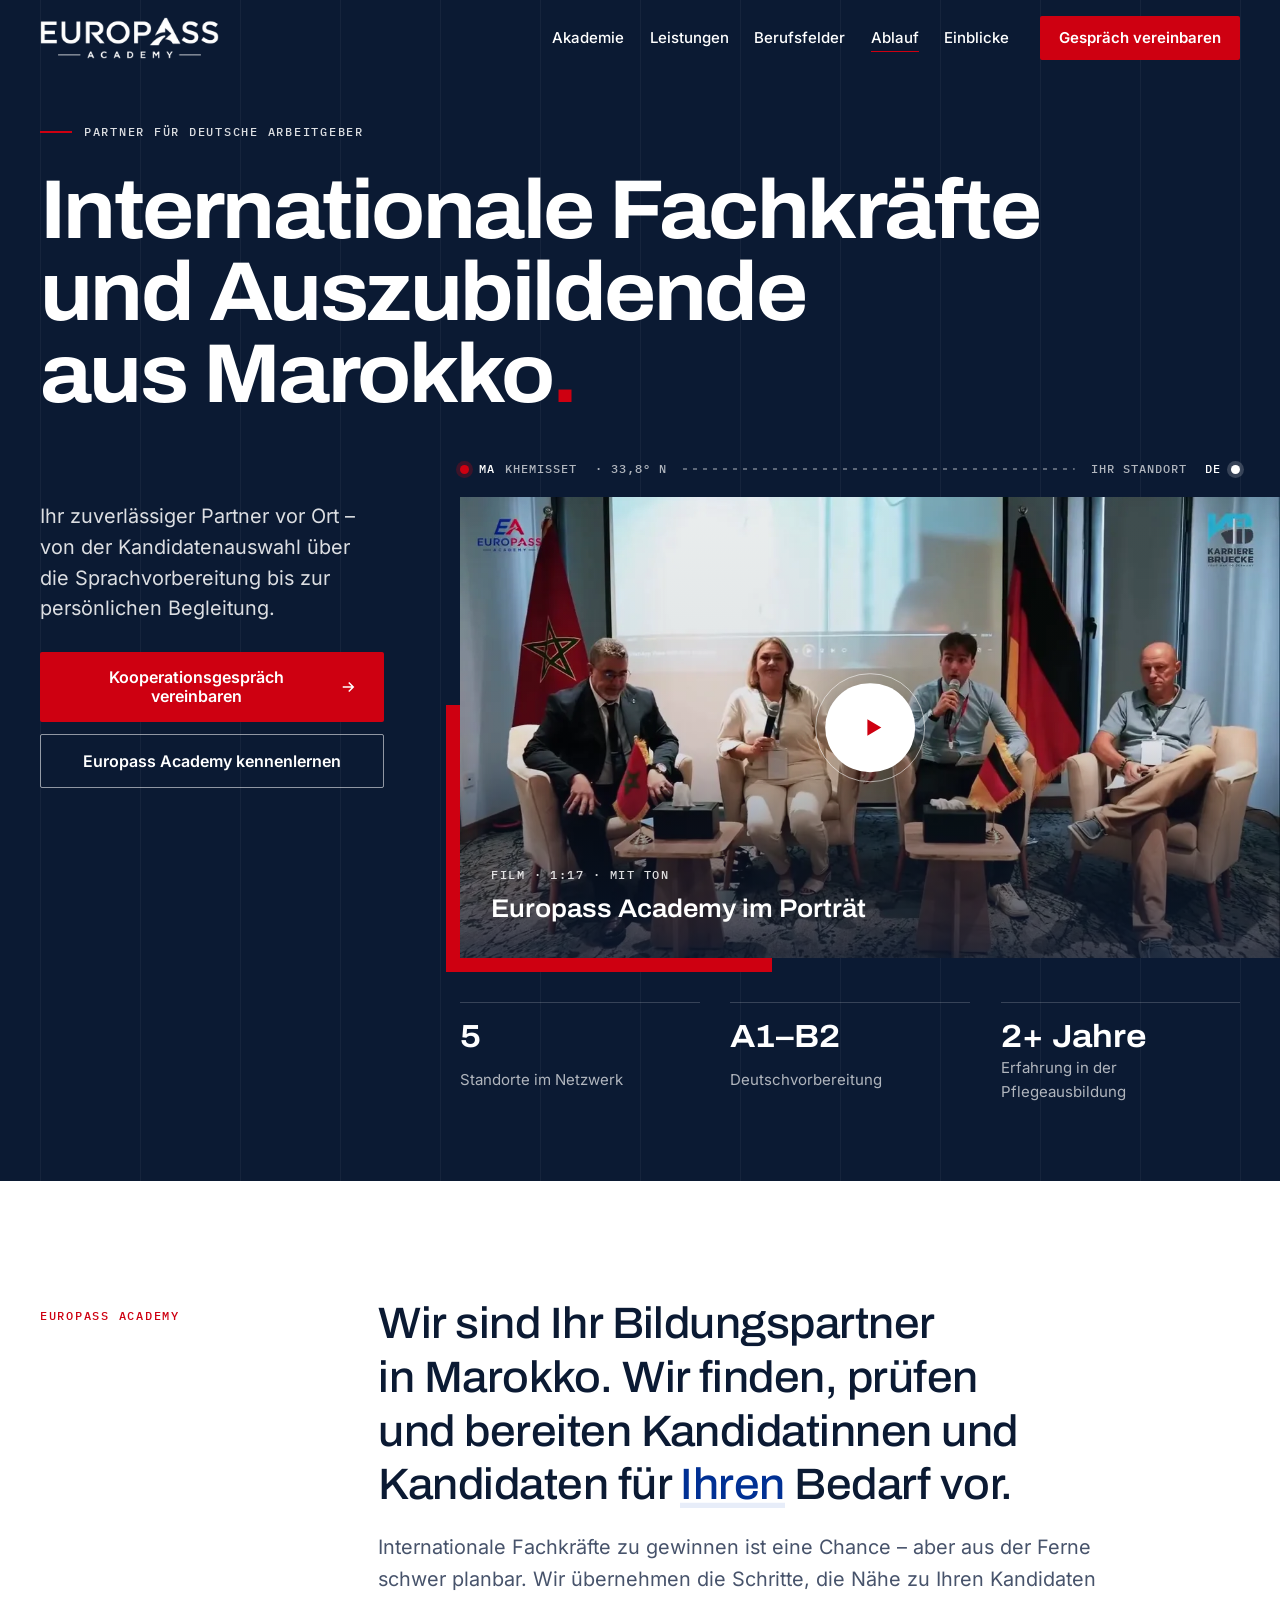
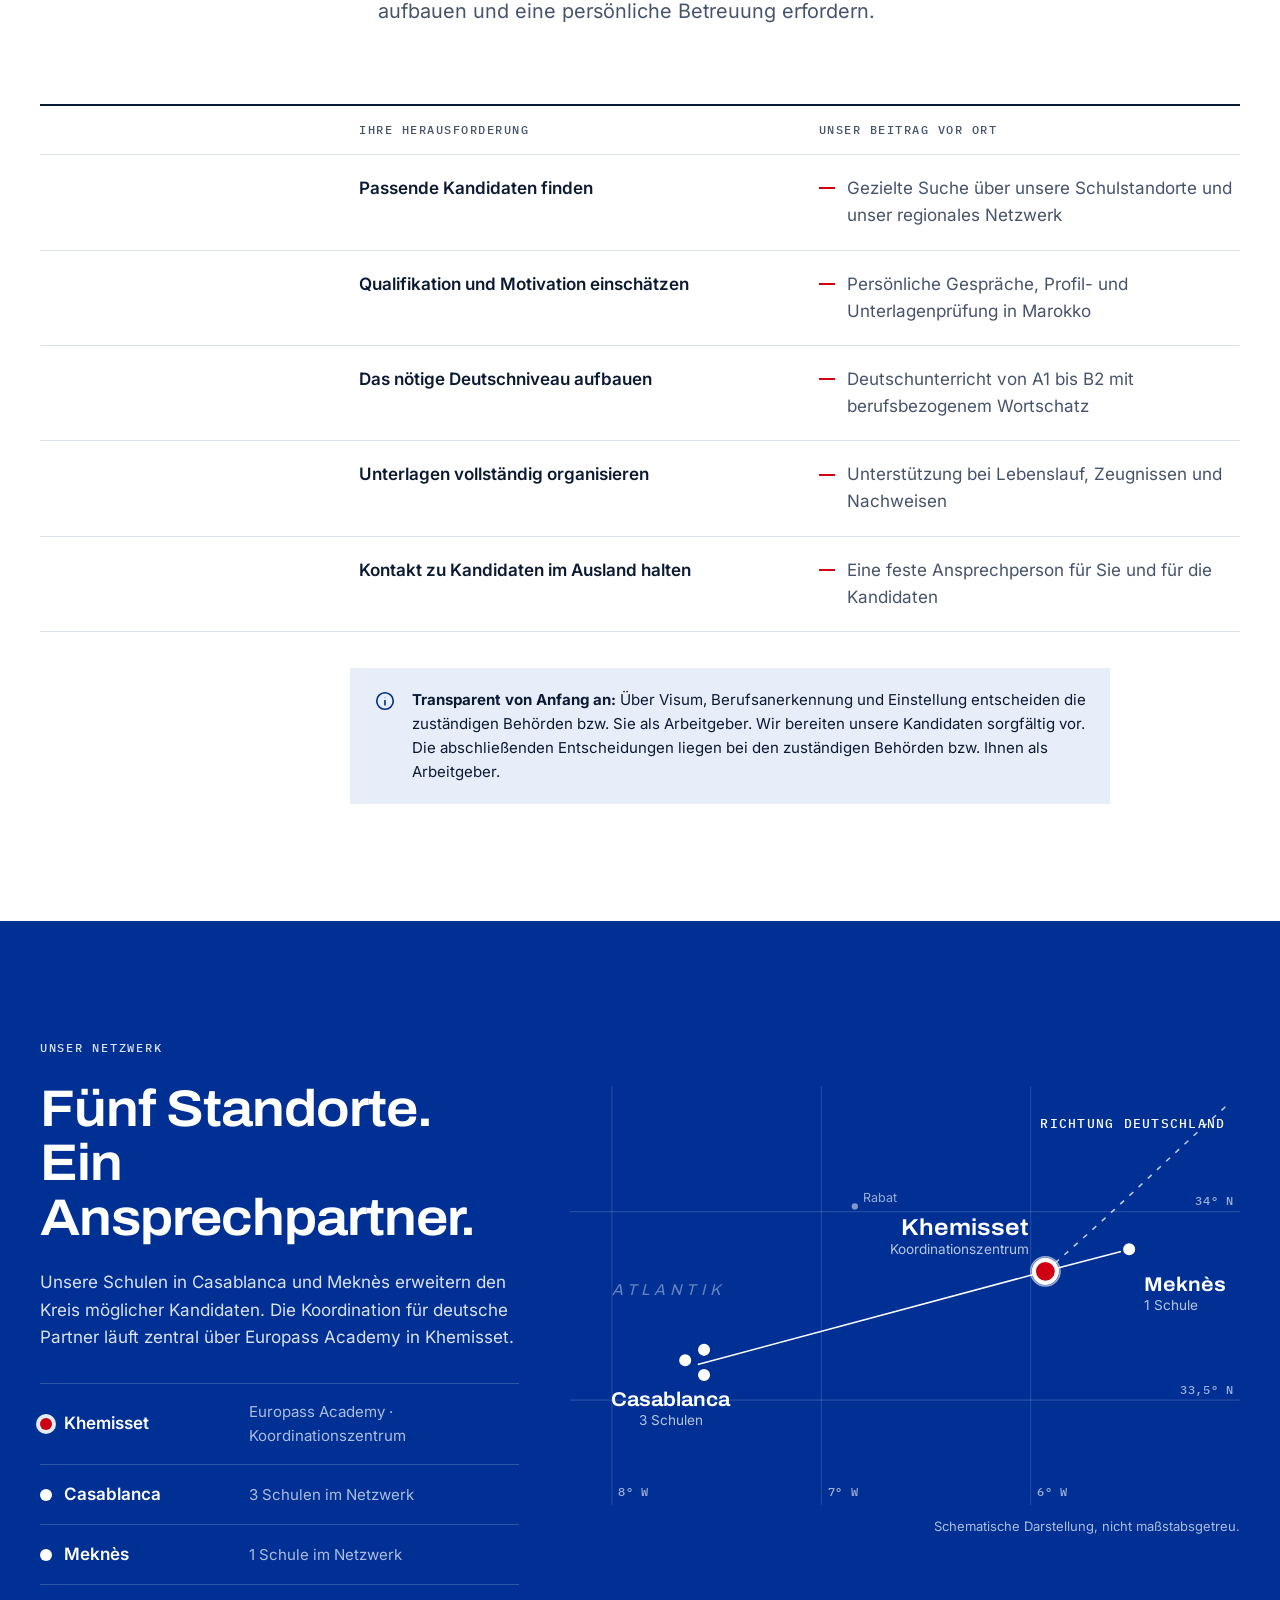
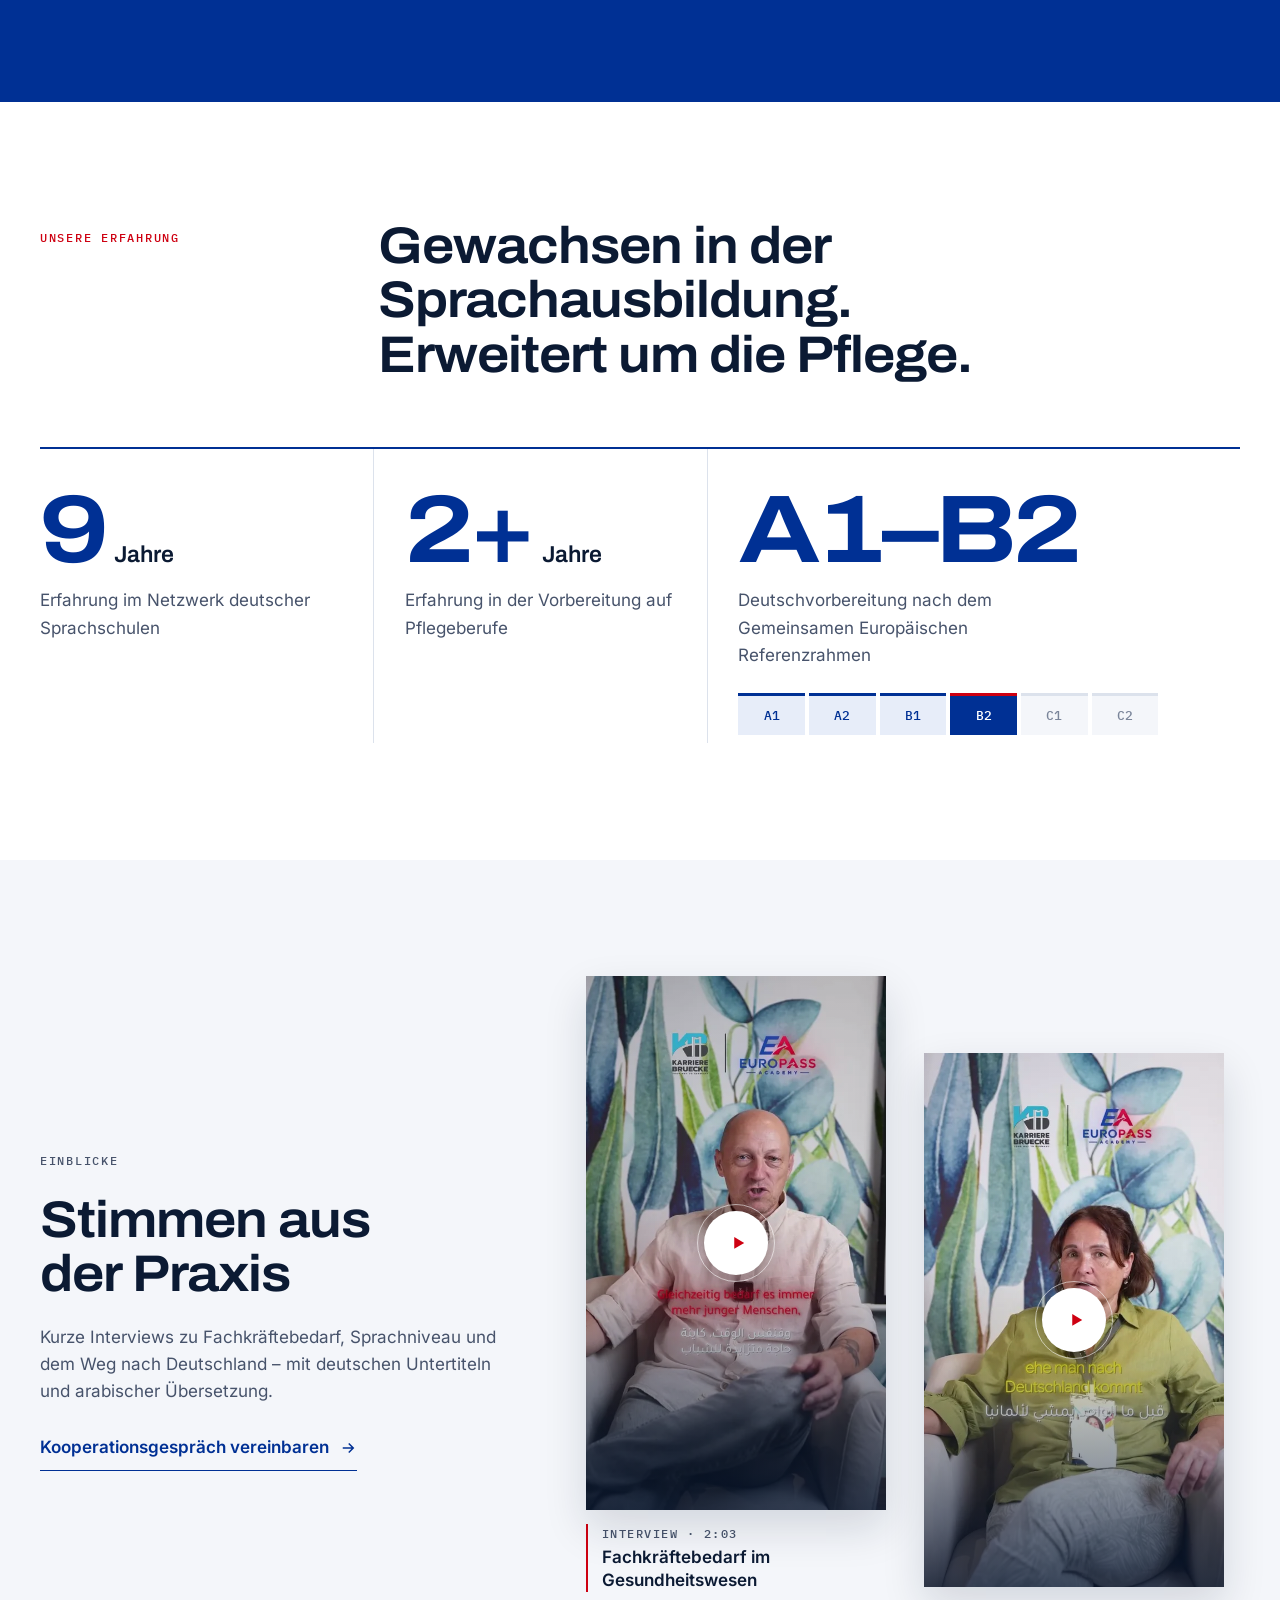
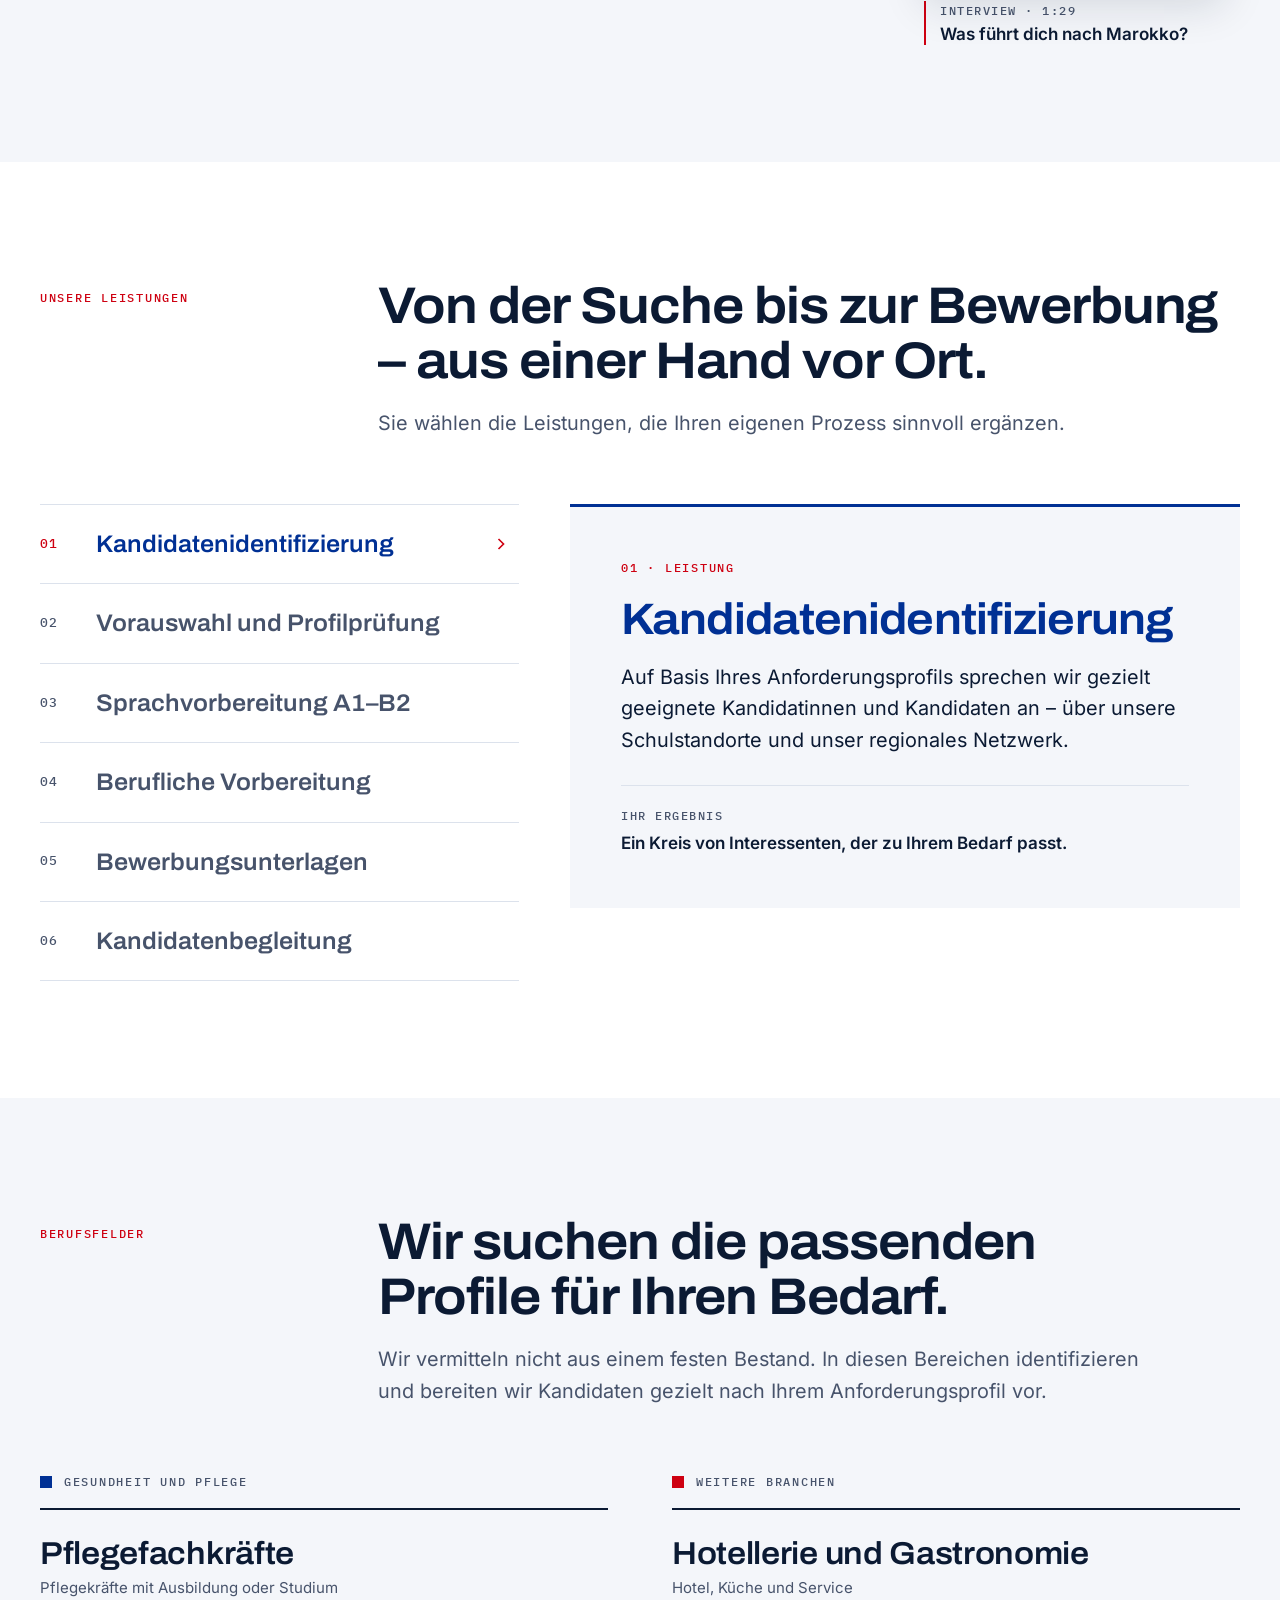
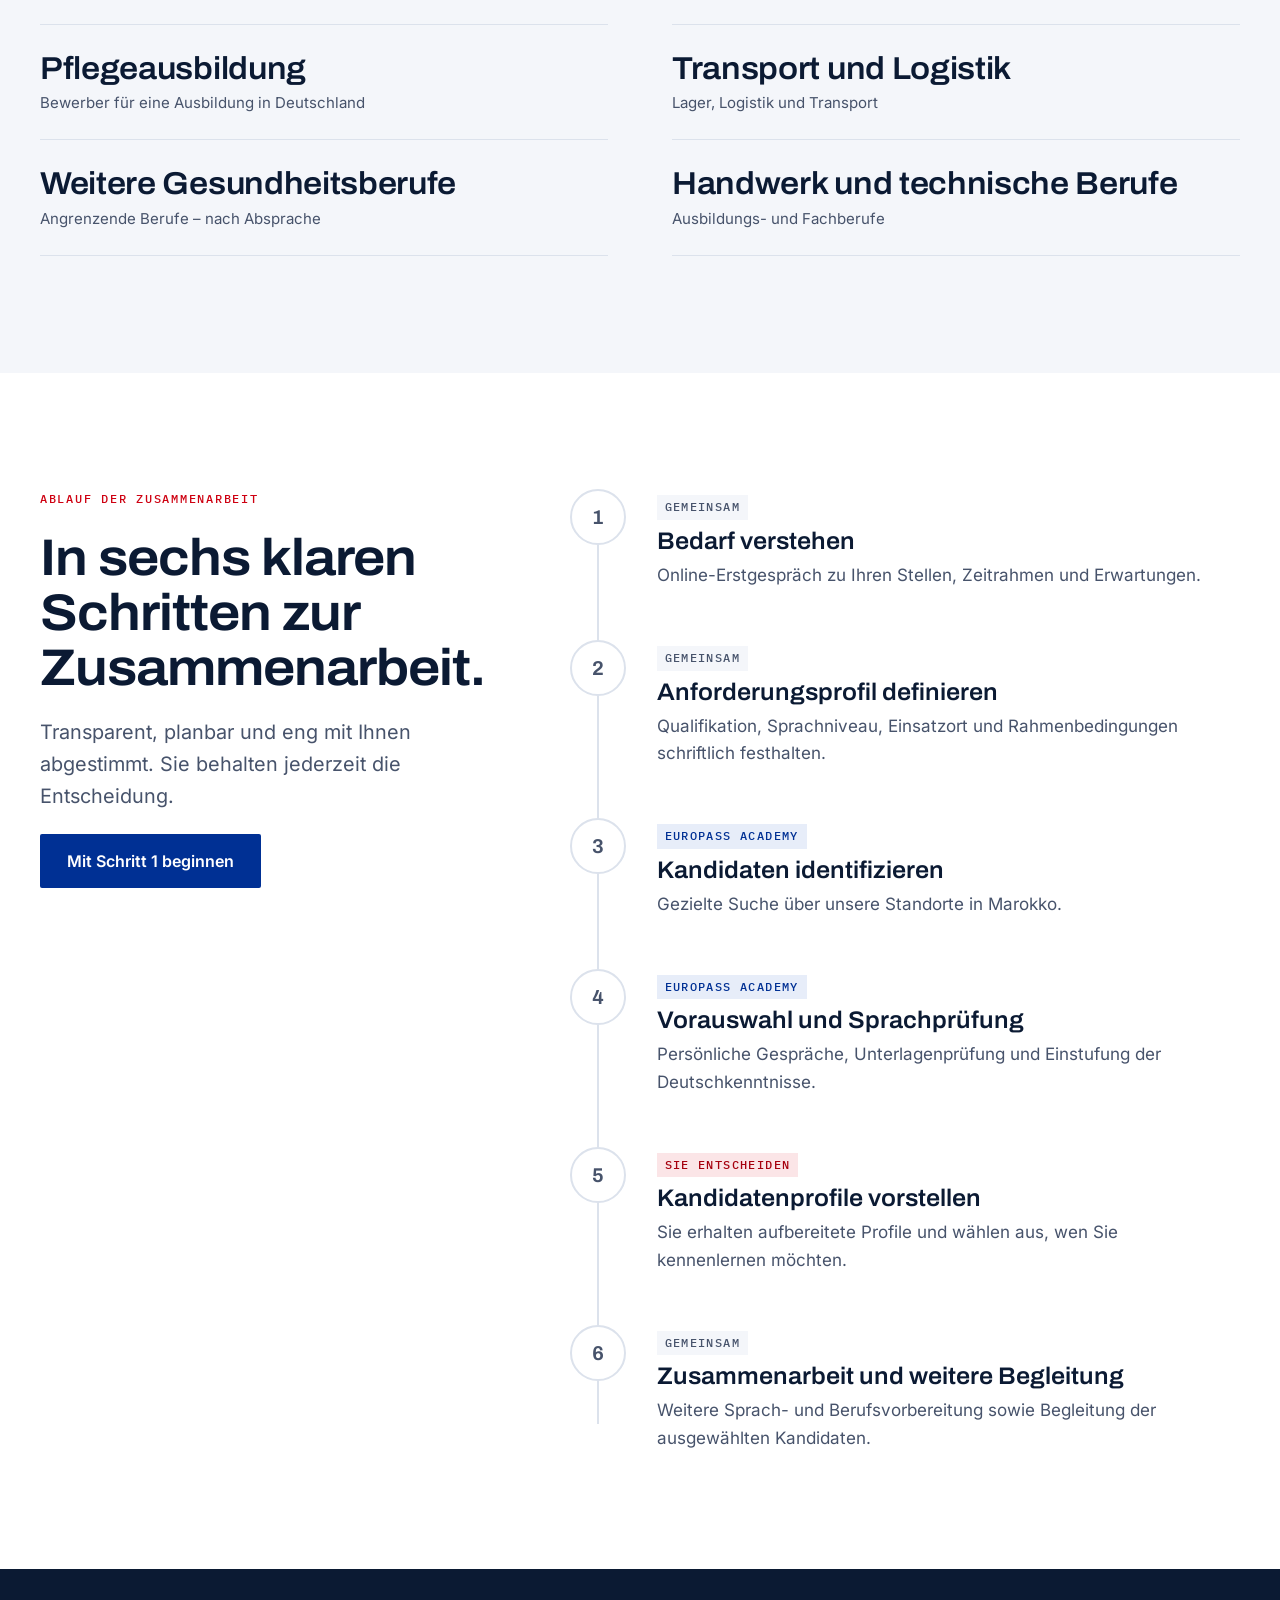
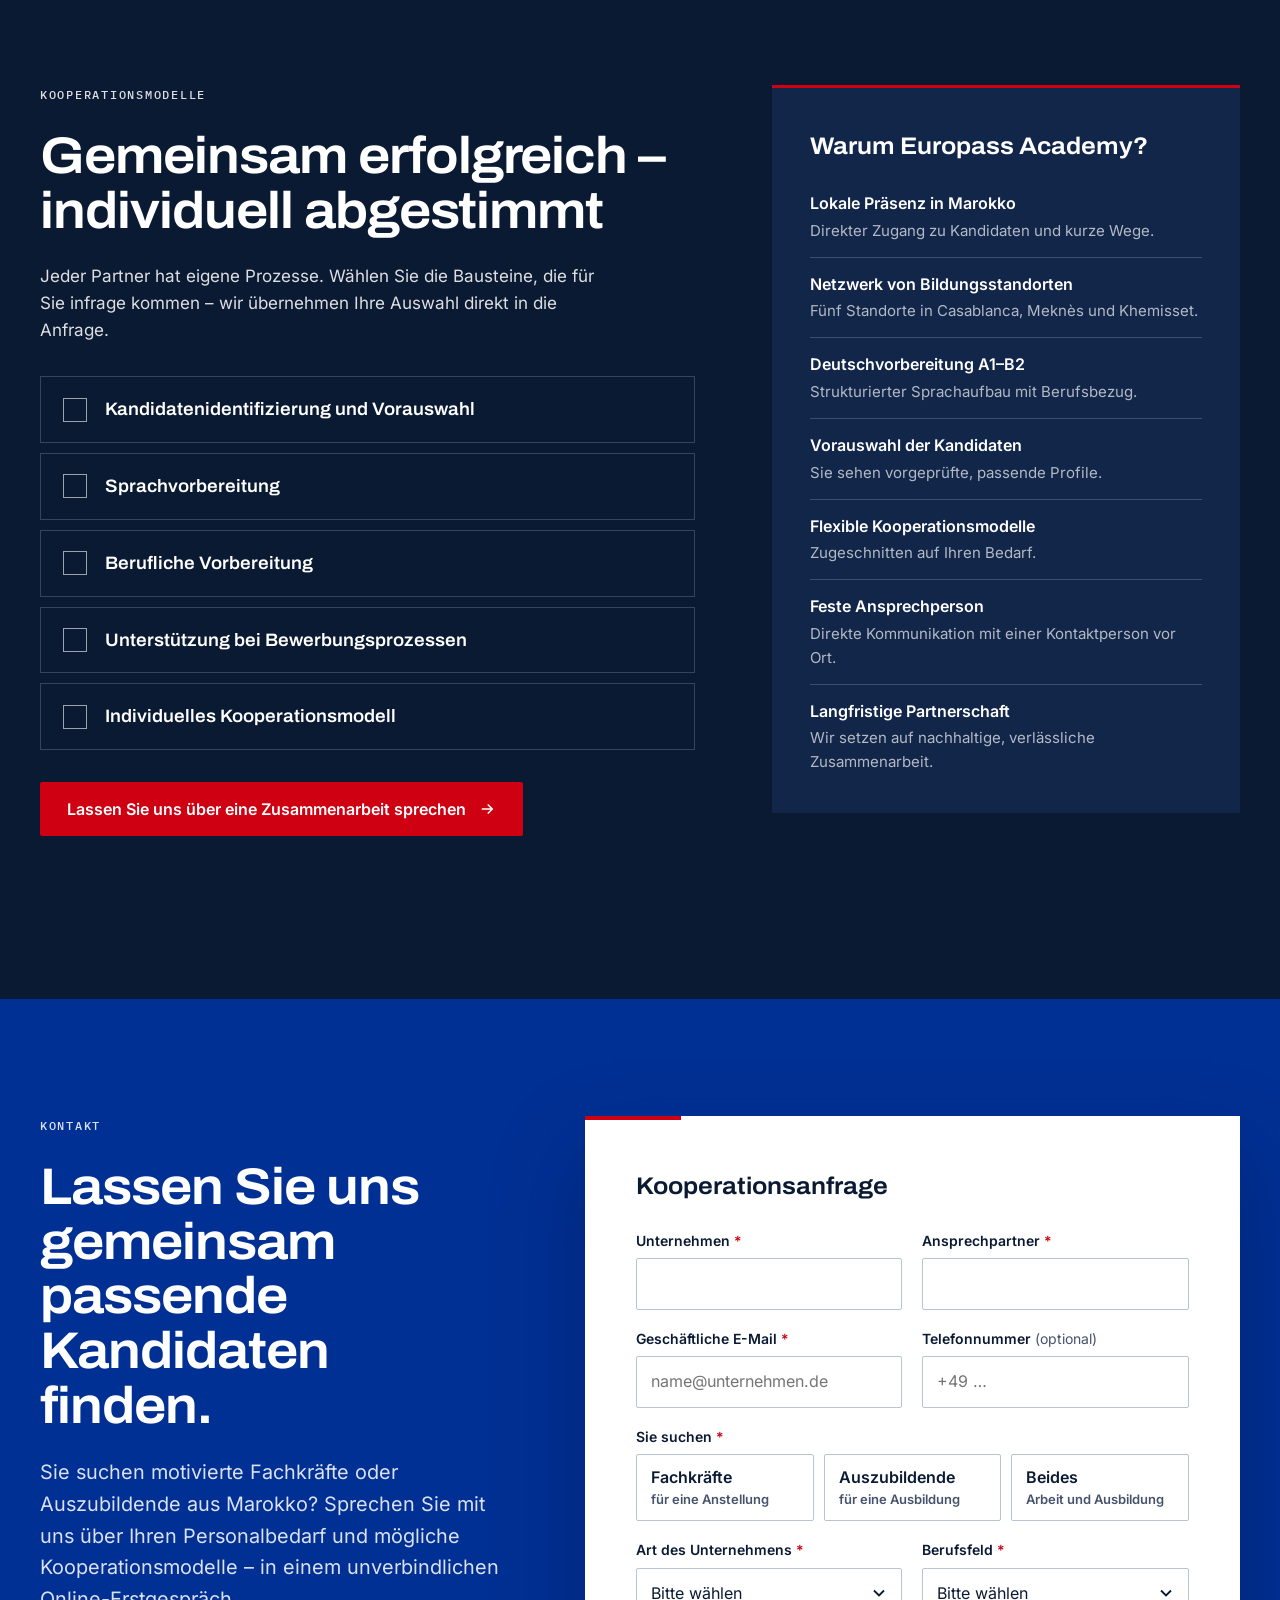
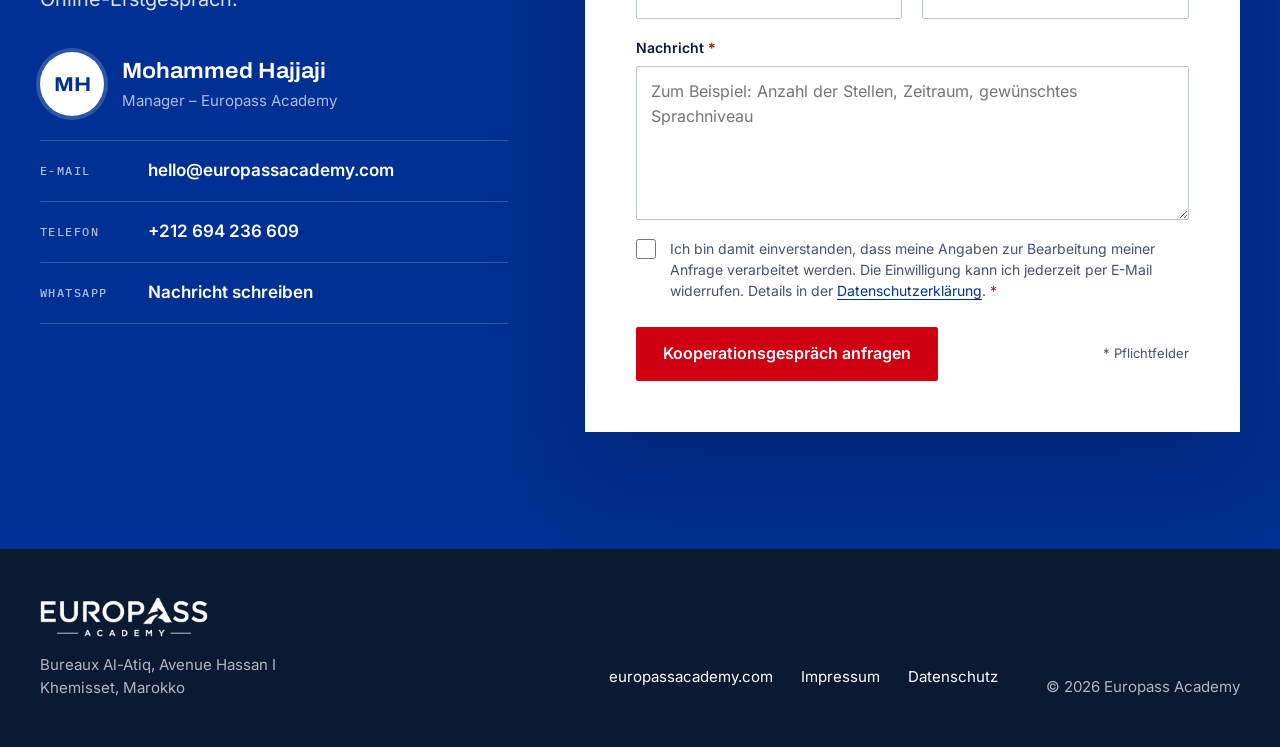
==== index.html @ b67c71be "Update index.html" ====
<!doctype html><html><head><meta charset=utf8><meta name=viewport content="width=device-width,initial-scale=1,viewport-fit=cover"><style>:root{color-scheme:light;box-sizing:border-box;padding-top:env(safe-area-inset-top,0px);padding-bottom:env(safe-area-inset-bottom,0px)}html{scroll-padding-top:env(safe-area-inset-top,0px)}body{margin:0;padding:0;font:14px -apple-system,BlinkMacSystemFont,sans-serif;background:#fff;color:#000}img{max-width:100%}[hidden]:not([hidden=until-found i]){display:none!important}</style><style>
/* Formular: Telefon + Auswahl Arbeit/Ausbildung */
.opt { font-weight: 400; color: var(--muted); }
.field input[type="tel"] { width: 100%; min-height: 50px; padding: 12px 14px; border: 1px solid #B9C3D3; border-radius: 2px; background: var(--white); font-size: 1rem; color: var(--ink); transition: border-color .2s, box-shadow .2s; }
.field input[type="tel"]:hover { border-color: #8D9AB0; }
.field input[type="tel"]:focus { outline: none; border-color: var(--blue); box-shadow: 0 0 0 3px rgba(0,48,148,0.18); }
.choice { border: 0; margin: 0; padding: 0; min-width: 0; }
.choice legend { padding: 0; margin-bottom: 6px; font-size: 0.875rem; font-weight: 600; }
.choice__row { display: grid; grid-template-columns: repeat(3, minmax(0, 1fr)); gap: 10px; }
.choice__item { position: relative; display: block; cursor: pointer; }
.choice__item input { position: absolute; opacity: 0; width: 1px; height: 1px; }
.choice__item span { display: grid; gap: 2px; min-height: 64px; padding: 12px 14px; border: 1px solid #B9C3D3; border-radius: 2px; font-size: 0.8125rem; color: var(--muted); line-height: 1.35; transition: border-color .2s, background-color .2s, box-shadow .2s; }
.choice__item strong { font-size: 1rem; color: var(--ink); font-weight: 600; }
.choice__item:hover span { border-color: #8D9AB0; }
.choice__item input:checked + span { border-color: var(--blue); background: var(--blue-tint); box-shadow: inset 0 0 0 1px var(--blue); }
.choice__item input:checked + span strong { color: var(--blue); }
.choice__item input:focus-visible + span { outline: 3px solid var(--red); outline-offset: 2px; }
.choice.is-invalid .choice__item span { border-color: var(--red); }
@media (max-width: 640px) { .choice__row { grid-template-columns: minmax(0, 1fr); } .choice__item span { min-height: 0; } }
</style>
</head><body>
<title>Europass Academy Landingpage</title>
<meta name="claude:viewport-fit-sides" content="cover">
<meta name="description" content="Europass Academy ist Ihr Bildungs- und Vorbereitungspartner in Marokko: Kandidatenauswahl, Deutsch A1–B2, berufliche Vorbereitung und persönliche Begleitung für deutsche Arbeitgeber.">
<meta name="theme-color" content="#0B1A33">
<meta property="og:type" content="website">
<meta property="og:title" content="Europass Academy – Ihr Partner vor Ort in Marokko">
<meta property="og:description" content="Internationale Fachkräfte und Auszubildende aus Marokko – vorbereitet, vorausgewählt und persönlich begleitet.">
<meta property="og:image" content="assets/img/poster-hero.jpg">
<meta property="og:locale" content="de_DE">
<link rel="preload" href="assets/fonts/archivo-var.woff2" as="font" type="font/woff2" crossorigin>
<link rel="preload" href="assets/fonts/inter-var.woff2" as="font" type="font/woff2" crossorigin>
<link rel="icon" href="assets/img/favicon.png" type="image/png">
<link rel="stylesheet" href="css/main.css">
<script>document.documentElement.classList.add('js');</script>
<a class="skip-link" href="#main">Zum Inhalt springen</a>

<!-- ============ HEADER ============ -->
<header class="site-header" data-header>
  <div class="site-header__inner">
    <a class="brand" href="#top" aria-label="Europass Academy – zum Seitenanfang">
      <picture class="brand__logo brand__logo--light">
        <source srcset="assets/img/europass-logo-white.webp" type="image/webp">
        <img src="assets/img/europass-logo-white.png" alt="Europass Academy" width="200" height="48">
      </picture>
      <picture class="brand__logo brand__logo--color">
        <source srcset="assets/img/europass-logo.webp" type="image/webp">
        <img src="assets/img/europass-logo.png" alt="" width="200" height="48">
      </picture>
    </a>
    <button class="nav-toggle" type="button" aria-expanded="false" aria-controls="site-nav" data-nav-toggle>
      <span class="nav-toggle__bars" aria-hidden="true"></span>
      <span class="nav-toggle__label">Menü</span>
    </button>
    <nav class="site-nav" id="site-nav" aria-label="Hauptnavigation" data-nav>
      <ul class="site-nav__list">
        <li><a href="#akademie">Akademie</a></li>
        <li><a href="#leistungen">Leistungen</a></li>
        <li><a href="#berufsfelder">Berufsfelder</a></li>
        <li><a href="#ablauf">Ablauf</a></li>
        <li><a href="#einblicke">Einblicke</a></li>
      </ul>
      <a class="btn btn--red btn--sm" href="#kontakt">Gespräch vereinbaren</a>
    </nav>
  </div>
</header>

<main id="main">

<!-- ============ 1 HERO ============ -->
<section class="hero" id="top" aria-labelledby="hero-title">
  <div class="wrap hero__intro">
    <div class="hero__head">
      <p class="eyebrow eyebrow--light"><span class="eyebrow__mark" aria-hidden="true"></span>Partner für deutsche Arbeitgeber</p>
      <h1 class="hero__title" id="hero-title">
        <span class="hero__line">Internationale Fachkräfte</span>
        <span class="hero__line">und Auszubildende</span>
        <span class="hero__line">aus Marokko<span class="hero__dot">.</span></span>
      </h1>
    </div>
  </div>

  <div class="hero__stage">
    <div class="hero__route" aria-hidden="true">
      <span class="route__end"><span class="route__dot route__dot--red"></span><span class="route__code">MA</span> Khemisset<span class="route__hide-sm">&nbsp;· 33,8° N</span></span>
      <svg class="route__line" viewBox="0 0 600 12" preserveAspectRatio="none"><line x1="0" y1="6" x2="600" y2="6"/></svg>
      <span class="route__end route__end--right"><span class="route__hide-sm">Ihr Standort&nbsp;</span><span class="route__code">DE</span><span class="route__dot route__dot--white"></span></span>
    </div>

    <div class="hero__aside">
      <p class="hero__lead">Ihr zuverlässiger Partner vor Ort – von der Kandidatenauswahl über die Sprachvorbereitung bis zur persönlichen Begleitung.</p>
      <div class="btn-row">
        <a class="btn btn--red" href="#kontakt">Kooperationsgespräch vereinbaren<svg class="btn__icon" viewBox="0 0 24 24" aria-hidden="true"><path d="M5 12h14M13 6l6 6-6 6"/></svg></a>
        <a class="btn btn--outline-light" href="#akademie">Europass Academy kennenlernen</a>
      </div>
    </div>

    <ul class="hero__facts" aria-label="Europass Academy in Zahlen">
      <li><strong>5</strong><span>Standorte im Netzwerk</span></li>
      <li><strong>A1–B2</strong><span>Deutschvorbereitung</span></li>
      <li><strong>2+ Jahre</strong><span>Erfahrung in der Pflegeausbildung</span></li>
    </ul>

    <figure class="player player--hero" data-player>
      <video preload="metadata" playsinline poster="assets/img/poster-hero.jpg" aria-label="Europass Academy im Film, 1 Minute 17 Sekunden">
        <source src="assets/video/europass-hero.mp4" type="video/mp4">
        Ihr Browser kann dieses Video nicht abspielen. <a href="assets/video/europass-hero.mp4">Video herunterladen</a>.
      </video>
      <button class="player__cover" type="button" data-play aria-label="Film abspielen: Europass Academy, 1 Minute 17 Sekunden, mit Ton">
        <picture>
          <source srcset="assets/img/poster-hero.webp" type="image/webp">
          <img class="player__poster" src="assets/img/poster-hero.jpg" alt="" width="1276" height="720">
        </picture>
        <span class="player__scrim" aria-hidden="true"></span>
        <span class="player__disc" aria-hidden="true"><svg viewBox="0 0 24 24"><path d="M8 5.5v13l11-6.5z"/></svg></span>
        <span class="player__meta" aria-hidden="true">
          <span class="player__kicker">Film · 1:17 · mit Ton</span>
          <span class="player__title">Europass Academy im Porträt</span>
        </span>
      </button>
    </figure>
  </div>
</section>

<!-- ============ A  AKADEMIE ============ -->
<section class="section" id="akademie" aria-labelledby="akademie-title">
  <div class="wrap">
    <div class="split split--intro">
      <p class="eyebrow">Europass Academy</p>
      <div>
        <h2 class="statement reveal" id="akademie-title">Wir sind Ihr Bildungs&shy;partner in Marokko. Wir finden, prüfen und bereiten Kandidatinnen und Kandidaten für <em>Ihren</em> Bedarf vor.</h2>
        <p class="lead reveal">Internationale Fachkräfte zu gewinnen ist eine Chance – aber aus der Ferne schwer planbar. Wir übernehmen die Schritte, die Nähe zu Ihren Kandidaten aufbauen und eine persönliche Betreuung erfordern.</p>
      </div>
    </div>

    <div class="matrix reveal" role="table" aria-label="Herausforderungen und unser Beitrag vor Ort">
      <div class="matrix__head" role="row">
        <span role="columnheader">Ihre Herausforderung</span>
        <span role="columnheader">Unser Beitrag vor Ort</span>
      </div>
      <div class="matrix__row" role="row">
        <span role="cell">Passende Kandidaten finden</span>
        <span role="cell">Gezielte Suche über unsere Schulstandorte und unser regionales Netzwerk</span>
      </div>
      <div class="matrix__row" role="row">
        <span role="cell">Qualifikation und Motivation einschätzen</span>
        <span role="cell">Persönliche Gespräche, Profil- und Unterlagenprüfung in Marokko</span>
      </div>
      <div class="matrix__row" role="row">
        <span role="cell">Das nötige Deutschniveau aufbauen</span>
        <span role="cell">Deutschunterricht von A1 bis B2 mit berufsbezogenem Wortschatz</span>
      </div>
      <div class="matrix__row" role="row">
        <span role="cell">Unterlagen vollständig organisieren</span>
        <span role="cell">Unterstützung bei Lebenslauf, Zeugnissen und Nachweisen</span>
      </div>
      <div class="matrix__row" role="row">
        <span role="cell">Kontakt zu Kandidaten im Ausland halten</span>
        <span role="cell">Eine feste Ansprechperson für Sie und für die Kandidaten</span>
      </div>
    </div>

    <aside class="notice reveal" aria-label="Hinweis zur Aufgabenteilung">
      <svg class="notice__icon" viewBox="0 0 24 24" aria-hidden="true"><circle cx="12" cy="12" r="9"/><path d="M12 11v6M12 7.5v.5"/></svg>
      <p><strong>Transparent von Anfang an:</strong> Über Visum, Berufsanerkennung und Einstellung entscheiden die zuständigen Behörden bzw. Sie als Arbeitgeber. Wir bereiten unsere Kandidaten sorgfältig vor. Die abschließenden Entscheidungen liegen bei den zuständigen Behörden bzw. Ihnen als Arbeitgeber.</p>
    </aside>
  </div>
</section>

<!-- ============ B  NETZWERK ============ -->
<section class="section section--blue" id="netzwerk" aria-labelledby="netzwerk-title">
  <div class="wrap split split--network">
    <div class="network__text">
      <p class="eyebrow eyebrow--light">Unser Netzwerk</p>
      <h2 class="h2" id="netzwerk-title">Fünf Standorte.<br>Ein Ansprechpartner.</h2>
      <p class="network__lead">Unsere Schulen in Casablanca und Meknès erweitern den Kreis möglicher Kandidaten. Die Koordination für deutsche Partner läuft zentral über Europass Academy in Khemisset.</p>
      <dl class="legend">
        <div class="legend__item">
          <dt><span class="legend__dot legend__dot--hub" aria-hidden="true"></span>Khemisset</dt>
          <dd>Europass Academy · Koordinationszentrum</dd>
        </div>
        <div class="legend__item">
          <dt><span class="legend__dot" aria-hidden="true"></span>Casablanca</dt>
          <dd>3 Schulen im Netzwerk</dd>
        </div>
        <div class="legend__item">
          <dt><span class="legend__dot" aria-hidden="true"></span>Meknès</dt>
          <dd>1 Schule im Netzwerk</dd>
        </div>
      </dl>
    </div>

    <figure class="netmap reveal">
      <svg viewBox="0 0 640 400" role="img" aria-labelledby="netmap-title">
        <title id="netmap-title">Schematische Karte: drei Schulen in Casablanca und eine in Meknès, verbunden mit dem Koordinationszentrum in Khemisset</title>
        <g class="netmap__grid">
          <line x1="40" y1="0" x2="40" y2="400"/><line x1="240" y1="0" x2="240" y2="400"/><line x1="440" y1="0" x2="440" y2="400"/>
          <line x1="0" y1="120" x2="640" y2="120"/><line x1="0" y1="300" x2="640" y2="300"/>
        </g>
        <g class="netmap__ticks">
          <text x="46" y="392">8° W</text><text x="246" y="392">7° W</text><text x="446" y="392">6° W</text>
          <text x="634" y="114" text-anchor="end">34° N</text><text x="634" y="294" text-anchor="end">33,5° N</text>
        </g>
        <text class="netmap__sea" x="40" y="200">Atlantik</text>
        <!-- links -->
        <g class="netmap__links">
          <path d="M454 177 L122 266"/><path d="M454 177 L530 157"/>
        </g>
        <path class="netmap__de" d="M454 177 C 520 120, 570 70, 628 18"/>
        <text class="netmap__de-label" x="626" y="40" text-anchor="end">Richtung Deutschland</text>
        <!-- Rabat reference -->
        <circle class="netmap__ref" cx="272" cy="115" r="3"/>
        <text class="netmap__ref-label" x="280" y="111">Rabat</text>
        <!-- Casablanca cluster -->
        <g class="netmap__school">
          <circle cx="110" cy="262" r="7"/><circle cx="128" cy="276" r="7"/><circle cx="128" cy="252" r="7"/>
        </g>
        <text class="netmap__label" x="96" y="306" text-anchor="middle">Casablanca</text>
        <text class="netmap__sub" x="96" y="324" text-anchor="middle">3 Schulen</text>
        <!-- Meknes -->
        <g class="netmap__school"><circle cx="534" cy="156" r="7"/></g>
        <text class="netmap__label" x="548" y="196">Meknès</text>
        <text class="netmap__sub" x="548" y="214">1 Schule</text>
        <!-- Khemisset hub -->
        <circle class="netmap__pulse" cx="454" cy="177" r="14"/>
        <circle class="netmap__hub" cx="454" cy="177" r="11"/>
        <text class="netmap__label netmap__label--hub" x="438" y="142" text-anchor="end">Khemisset</text>
        <text class="netmap__sub" x="438" y="160" text-anchor="end">Koordinationszentrum</text>
      </svg>
      <figcaption>Schematische Darstellung, nicht maßstabsgetreu.</figcaption>
    </figure>
  </div>
</section>

<!-- ============ C  ERFAHRUNG ============ -->
<section class="section" id="erfahrung" aria-labelledby="erfahrung-title">
  <div class="wrap">
    <div class="split split--head">
      <p class="eyebrow">Unsere Erfahrung</p>
      <h2 class="h2" id="erfahrung-title">Gewachsen in der Sprach&shy;ausbildung. Erweitert um die Pflege.</h2>
    </div>
    <div class="figures">
      <div class="figure reveal">
        <p class="figure__num">9<span class="figure__unit">Jahre</span></p>
        <p class="figure__label">Erfahrung im Netzwerk deutscher Sprachschulen</p>
      </div>
      <div class="figure reveal">
        <p class="figure__num">2+<span class="figure__unit">Jahre</span></p>
        <p class="figure__label">Erfahrung in der Vorbereitung auf Pflegeberufe</p>
      </div>
      <div class="figure figure--wide reveal">
        <p class="figure__num">A1–B2</p>
        <p class="figure__label">Deutschvorbereitung nach dem Gemeinsamen Europäischen Referenzrahmen</p>
        <ol class="cefr" aria-label="Sprachniveaus nach GER, Europass bereitet von A1 bis B2 vor">
          <li class="is-on">A1</li><li class="is-on">A2</li><li class="is-on">B1</li><li class="is-on is-top">B2</li><li>C1</li><li>C2</li>
        </ol>
      </div>
    </div>
  </div>
</section>

<!-- ============ G  EINBLICKE (Video-Stories) ============ -->
<section class="section section--grey" id="einblicke" aria-labelledby="einblicke-title">
  <div class="wrap split split--stories">
    <div class="stories__text">
      <p class="eyebrow">Einblicke</p>
      <h2 class="h2" id="einblicke-title">Stimmen aus der Praxis</h2>
      <p>Kurze Interviews zu Fachkräftebedarf, Sprachniveau und dem Weg nach Deutschland – mit deutschen Untertiteln und arabischer Übersetzung.</p>
      <a class="link-arrow" href="#kontakt">Kooperationsgespräch vereinbaren<svg viewBox="0 0 24 24" aria-hidden="true"><path d="M5 12h14M13 6l6 6-6 6"/></svg></a>
    </div>
    <div class="stories">
      <figure class="story reveal">
        <div class="player player--story" data-player>
          <video preload="none" playsinline poster="assets/img/poster-story-1.jpg" aria-label="Interview: Fachkräftebedarf im Gesundheitswesen, 2 Minuten 3 Sekunden">
            <source src="assets/video/europass-story-1.mp4" type="video/mp4">
          </video>
          <button class="player__cover" type="button" data-play aria-label="Interview abspielen: Fachkräftebedarf im Gesundheitswesen, 2 Minuten 3 Sekunden">
            <picture>
              <source srcset="assets/img/poster-story-1.webp" type="image/webp">
              <img class="player__poster" src="assets/img/poster-story-1.jpg" alt="" width="540" height="960" loading="lazy">
            </picture>
            <span class="player__scrim" aria-hidden="true"></span>
            <span class="player__disc player__disc--sm" aria-hidden="true"><svg viewBox="0 0 24 24"><path d="M8 5.5v13l11-6.5z"/></svg></span>
          </button>
        </div>
        <figcaption><span class="story__meta">Interview · 2:03</span><span class="story__title">Fachkräftebedarf im Gesundheitswesen</span></figcaption>
      </figure>
      <figure class="story story--offset reveal">
        <div class="player player--story" data-player>
          <video preload="none" playsinline poster="assets/img/poster-story-2.jpg" aria-label="Interview: Was führt dich nach Marokko?, 1 Minute 29 Sekunden">
            <source src="assets/video/europass-story-2.mp4" type="video/mp4">
          </video>
          <button class="player__cover" type="button" data-play aria-label="Interview abspielen: Was führt dich nach Marokko?, 1 Minute 29 Sekunden">
            <picture>
              <source srcset="assets/img/poster-story-2.webp" type="image/webp">
              <img class="player__poster" src="assets/img/poster-story-2.jpg" alt="" width="540" height="960" loading="lazy">
            </picture>
            <span class="player__scrim" aria-hidden="true"></span>
            <span class="player__disc player__disc--sm" aria-hidden="true"><svg viewBox="0 0 24 24"><path d="M8 5.5v13l11-6.5z"/></svg></span>
          </button>
        </div>
        <figcaption><span class="story__meta">Interview · 1:29</span><span class="story__title">Was führt dich nach Marokko?</span></figcaption>
      </figure>
    </div>
  </div>
</section>

<!-- ============ D  LEISTUNGEN ============ -->
<section class="section" id="leistungen" aria-labelledby="leistungen-title">
  <div class="wrap">
    <div class="split split--head">
      <p class="eyebrow">Unsere Leistungen</p>
      <div>
        <h2 class="h2" id="leistungen-title">Von der Suche bis zur Bewerbung – aus einer Hand vor Ort.</h2>
        <p class="lead">Sie wählen die Leistungen, die Ihren eigenen Prozess sinnvoll ergänzen.</p>
      </div>
    </div>

    <div class="services" data-services>
      <div class="service">
        <h3 class="service__head"><button type="button" class="service__tab" aria-expanded="true" aria-controls="svc-1" id="svc-1-tab"><span class="service__no">01</span>Kandidatenidentifizierung<svg class="service__chev" viewBox="0 0 24 24" aria-hidden="true"><path d="M9 6l6 6-6 6"/></svg></button></h3>
        <div class="service__panel" id="svc-1" role="region" aria-labelledby="svc-1-tab">
          <p class="service__kicker">01 · Leistung</p>
          <p class="service__title">Kandidatenidentifizierung</p>
          <p>Auf Basis Ihres Anforderungsprofils sprechen wir gezielt geeignete Kandidatinnen und Kandidaten an – über unsere Schulstandorte und unser regionales Netzwerk.</p>
          <p class="service__result"><span>Ihr Ergebnis</span>Ein Kreis von Interessenten, der zu Ihrem Bedarf passt.</p>
        </div>
      </div>
      <div class="service">
        <h3 class="service__head"><button type="button" class="service__tab" aria-expanded="false" aria-controls="svc-2" id="svc-2-tab"><span class="service__no">02</span>Vorauswahl und Profilprüfung<svg class="service__chev" viewBox="0 0 24 24" aria-hidden="true"><path d="M9 6l6 6-6 6"/></svg></button></h3>
        <div class="service__panel" id="svc-2" role="region" aria-labelledby="svc-2-tab">
          <p class="service__kicker">02 · Leistung</p>
          <p class="service__title">Vorauswahl und Profilprüfung</p>
          <p>Wir prüfen beruflichen Hintergrund, Qualifikationen, Motivation und Unterlagen – in persönlichen Gesprächen vor Ort.</p>
          <p class="service__result"><span>Ihr Ergebnis</span>Vorgeprüfte Profile statt ungefilterter Bewerbungen.</p>
        </div>
      </div>
      <div class="service">
        <h3 class="service__head"><button type="button" class="service__tab" aria-expanded="false" aria-controls="svc-3" id="svc-3-tab"><span class="service__no">03</span>Sprachvorbereitung A1–B2<svg class="service__chev" viewBox="0 0 24 24" aria-hidden="true"><path d="M9 6l6 6-6 6"/></svg></button></h3>
        <div class="service__panel" id="svc-3" role="region" aria-labelledby="svc-3-tab">
          <p class="service__kicker">03 · Leistung</p>
          <p class="service__title">Sprachvorbereitung A1–B2</p>
          <p>Strukturierter Deutschunterricht von A1 bis B2, ergänzt um berufsbezogenen Wortschatz – etwa für Pflege, Hotellerie oder Technik.</p>
          <p class="service__result"><span>Ihr Ergebnis</span>Sprachlich und beruflich optimal vorbereitete Kandidaten, die den Anforderungen Ihres Unternehmens gerecht werden.</p>
        </div>
      </div>
      <div class="service">
        <h3 class="service__head"><button type="button" class="service__tab" aria-expanded="false" aria-controls="svc-4" id="svc-4-tab"><span class="service__no">04</span>Berufliche Vorbereitung<svg class="service__chev" viewBox="0 0 24 24" aria-hidden="true"><path d="M9 6l6 6-6 6"/></svg></button></h3>
        <div class="service__panel" id="svc-4" role="region" aria-labelledby="svc-4-tab">
          <p class="service__kicker">04 · Leistung</p>
          <p class="service__title">Berufliche Vorbereitung</p>
          <p>Vorbereitung auf den deutschen Arbeitsalltag: Arbeitskultur, berufliche Kommunikation und Vorstellungsgespräche.</p>
          <p class="service__result"><span>Ihr Ergebnis</span>Ein besserer Start im Team und weniger Missverständnisse.</p>
        </div>
      </div>
      <div class="service">
        <h3 class="service__head"><button type="button" class="service__tab" aria-expanded="false" aria-controls="svc-5" id="svc-5-tab"><span class="service__no">05</span>Bewerbungsunterlagen<svg class="service__chev" viewBox="0 0 24 24" aria-hidden="true"><path d="M9 6l6 6-6 6"/></svg></button></h3>
        <div class="service__panel" id="svc-5" role="region" aria-labelledby="svc-5-tab">
          <p class="service__kicker">05 · Leistung</p>
          <p class="service__title">Bewerbungsunterlagen</p>
          <p>Unterstützung beim Lebenslauf nach deutschem Standard, sowie beim Zusammenstellen von Zeugnissen und Nachweisen.</p>
          <p class="service__result"><span>Ihr Ergebnis</span>Vollständige, übersichtliche Unterlagen für Ihre Entscheidung.</p>
        </div>
      </div>
      <div class="service">
        <h3 class="service__head"><button type="button" class="service__tab" aria-expanded="false" aria-controls="svc-6" id="svc-6-tab"><span class="service__no">06</span>Kandidatenbegleitung<svg class="service__chev" viewBox="0 0 24 24" aria-hidden="true"><path d="M9 6l6 6-6 6"/></svg></button></h3>
        <div class="service__panel" id="svc-6" role="region" aria-labelledby="svc-6-tab">
          <p class="service__kicker">06 · Leistung</p>
          <p class="service__title">Kandidatenbegleitung</p>
          <p>Wir halten den Kontakt zu den Kandidaten und koordinieren Termine, Rückfragen und nächste Schritte – während der gesamten Vorbereitung und Bewerbung.</p>
          <p class="service__result"><span>Ihr Ergebnis</span>Eine Ansprechperson vor Ort, die den Prozess zusammenhält.</p>
        </div>
      </div>
    </div>
  </div>
</section>

<!-- ============ E  BERUFSFELDER ============ -->
<section class="section section--grey" id="berufsfelder" aria-labelledby="berufsfelder-title">
  <div class="wrap">
    <div class="split split--head">
      <p class="eyebrow">Berufsfelder</p>
      <div>
        <h2 class="h2" id="berufsfelder-title">Wir suchen die passenden Profile für Ihren Bedarf.</h2>
        <p class="lead">Wir vermitteln nicht aus einem festen Bestand. In diesen Bereichen identifizieren und bereiten wir Kandidaten gezielt nach Ihrem Anforderungsprofil vor.</p>
      </div>
    </div>
    <div class="fields">
      <div class="fields__group reveal">
        <p class="fields__cat"><span class="fields__swatch fields__swatch--blue" aria-hidden="true"></span>Gesundheit und Pflege</p>
        <ul class="fields__list">
          <li><span class="fields__name">Pflegefachkräfte</span><span class="fields__desc">Pflegekräfte mit Ausbildung oder Studium</span></li>
          <li><span class="fields__name">Pflegeausbildung</span><span class="fields__desc">Bewerber für eine Ausbildung in Deutschland</span></li>
          <li><span class="fields__name">Weitere Gesundheitsberufe</span><span class="fields__desc">Angrenzende Berufe – nach Absprache</span></li>
        </ul>
      </div>
      <div class="fields__group reveal">
        <p class="fields__cat"><span class="fields__swatch fields__swatch--red" aria-hidden="true"></span>Weitere Branchen</p>
        <ul class="fields__list">
          <li><span class="fields__name">Hotellerie und Gastronomie</span><span class="fields__desc">Hotel, Küche und Service</span></li>
          <li><span class="fields__name">Transport und Logistik</span><span class="fields__desc">Lager, Logistik und Transport</span></li>
          <li><span class="fields__name">Handwerk und technische Berufe</span><span class="fields__desc">Ausbildungs- und Fachberufe</span></li>
        </ul>
      </div>
    </div>
  </div>
</section>

<!-- ============ F  ABLAUF ============ -->
<section class="section" id="ablauf" aria-labelledby="ablauf-title">
  <div class="wrap split split--process">
    <div class="process__intro">
      <p class="eyebrow">Ablauf der Zusammenarbeit</p>
      <h2 class="h2" id="ablauf-title">In sechs klaren Schritten zur Zusammenarbeit.</h2>
      <p class="lead">Transparent, planbar und eng mit Ihnen abgestimmt. Sie behalten jederzeit die Entscheidung.</p>
      <a class="btn btn--blue" href="#kontakt">Mit Schritt 1 beginnen</a>
    </div>
    <div class="timeline" data-timeline>
      <span class="timeline__rail" aria-hidden="true"><span class="timeline__fill" data-timeline-fill></span></span>
      <ol class="timeline__list">
      <li class="step" data-step>
        <span class="step__no" aria-hidden="true">1</span>
        <div class="step__body"><p class="step__who step__who--both">Gemeinsam</p><h3 class="step__title">Bedarf verstehen</h3><p>Online-Erstgespräch zu Ihren Stellen, Zeitrahmen und Erwartungen.</p></div>
      </li>
      <li class="step" data-step>
        <span class="step__no" aria-hidden="true">2</span>
        <div class="step__body"><p class="step__who step__who--both">Gemeinsam</p><h3 class="step__title">Anforderungsprofil definieren</h3><p>Qualifikation, Sprachniveau, Einsatzort und Rahmenbedingungen schriftlich festhalten.</p></div>
      </li>
      <li class="step" data-step>
        <span class="step__no" aria-hidden="true">3</span>
        <div class="step__body"><p class="step__who">Europass Academy</p><h3 class="step__title">Kandidaten identifizieren</h3><p>Gezielte Suche über unsere Standorte in Marokko.</p></div>
      </li>
      <li class="step" data-step>
        <span class="step__no" aria-hidden="true">4</span>
        <div class="step__body"><p class="step__who">Europass Academy</p><h3 class="step__title">Vorauswahl und Sprachprüfung</h3><p>Persönliche Gespräche, Unterlagenprüfung und Einstufung der Deutschkenntnisse.</p></div>
      </li>
      <li class="step" data-step>
        <span class="step__no" aria-hidden="true">5</span>
        <div class="step__body"><p class="step__who step__who--you">Sie entscheiden</p><h3 class="step__title">Kandidatenprofile vorstellen</h3><p>Sie erhalten aufbereitete Profile und wählen aus, wen Sie kennenlernen möchten.</p></div>
      </li>
      <li class="step" data-step>
        <span class="step__no" aria-hidden="true">6</span>
        <div class="step__body"><p class="step__who step__who--both">Gemeinsam</p><h3 class="step__title">Zusammenarbeit und weitere Begleitung</h3><p>Weitere Sprach- und Berufsvorbereitung sowie Begleitung der ausgewählten Kandidaten.</p></div>
      </li>
      </ol>
    </div>
  </div>
</section>

<!-- ============ KOOPERATION ============ -->
<section class="section section--navy" id="kooperation" aria-labelledby="kooperation-title">
  <div class="wrap split split--coop">
    <div>
      <p class="eyebrow eyebrow--light">Kooperationsmodelle</p>
      <h2 class="h2" id="kooperation-title">Gemeinsam erfolgreich&nbsp;– individuell abgestimmt</h2>
      <p class="coop__lead">Jeder Partner hat eigene Prozesse. Wählen Sie die Bausteine, die für Sie infrage kommen – wir übernehmen Ihre Auswahl direkt in die Anfrage.</p>
      <fieldset class="modules" data-modules>
        <legend class="visually-hidden">Bausteine für die Zusammenarbeit auswählen</legend>
        <label class="module"><input type="checkbox" id="mod-1" value="Kandidatenidentifizierung und Vorauswahl"><span class="module__box" aria-hidden="true"></span><span class="module__text">Kandidatenidentifizierung und Vorauswahl</span></label>
        <label class="module"><input type="checkbox" id="mod-2" value="Sprachvorbereitung"><span class="module__box" aria-hidden="true"></span><span class="module__text">Sprachvorbereitung</span></label>
        <label class="module"><input type="checkbox" id="mod-3" value="Berufliche Vorbereitung"><span class="module__box" aria-hidden="true"></span><span class="module__text">Berufliche Vorbereitung</span></label>
        <label class="module"><input type="checkbox" id="mod-4" value="Unterstützung bei Bewerbungsprozessen"><span class="module__box" aria-hidden="true"></span><span class="module__text">Unterstützung bei Bewerbungsprozessen</span></label>
        <label class="module"><input type="checkbox" id="mod-5" value="Individuelles Kooperationsmodell"><span class="module__box" aria-hidden="true"></span><span class="module__text">Individuelles Kooperationsmodell</span></label>
      </fieldset>
      <a class="btn btn--red" href="#kontakt" data-modules-cta>Lassen Sie uns über eine Zusammenarbeit sprechen<svg class="btn__icon" viewBox="0 0 24 24" aria-hidden="true"><path d="M5 12h14M13 6l6 6-6 6"/></svg></a>
      <p class="modules__count" aria-live="polite" data-modules-count></p>
    </div>
    <div class="why">
      <h3 class="why__title">Warum Europass Academy?</h3>
      <ul class="why__list">
        <li><strong>Lokale Präsenz in Marokko</strong>Direkter Zugang zu Kandidaten und kurze Wege.</li>
        <li><strong>Netzwerk von Bildungsstandorten</strong>Fünf Standorte in Casablanca, Meknès und Khemisset.</li>
        <li><strong>Deutschvorbereitung A1–B2</strong>Strukturierter Sprachaufbau mit Berufsbezug.</li>
        <li><strong>Vorauswahl der Kandidaten</strong>Sie sehen vorgeprüfte, passende Profile.</li>
        <li><strong>Flexible Kooperationsmodelle</strong>Zugeschnitten auf Ihren Bedarf.</li>
        <li><strong>Feste Ansprechperson</strong>Direkte Kommunikation mit einer Kontaktperson vor Ort.</li>
        <li><strong>Langfristige Partnerschaft</strong>Wir setzen auf nachhaltige, verlässliche Zusammenarbeit.</li>
      </ul>
    </div>
  </div>
</section>

<!-- ============ KONTAKT ============ -->
<section class="section section--contact" id="kontakt" aria-labelledby="kontakt-title">
  <div class="wrap split split--contact">
    <div class="contact__intro">
      <p class="eyebrow eyebrow--light">Kontakt</p>
      <h2 class="h2" id="kontakt-title">Lassen Sie uns gemeinsam passende Kandidaten finden.</h2>
      <p class="contact__lead">Sie suchen motivierte Fachkräfte oder Auszubildende aus Marokko? Sprechen Sie mit uns über Ihren Personalbedarf und mögliche Kooperationsmodelle – in einem unverbindlichen Online-Erstgespräch.</p>
      <div class="person">
        <span class="person__mono" aria-hidden="true">MH</span>
        <div>
          <p class="person__name">Mohammed Hajjaji</p>
          <p class="person__role">Manager – Europass Academy</p>
        </div>
      </div>
      <ul class="contact__lines">
        <li><span class="contact__key">E-Mail</span><a href="mailto:hello@europassacademy.com">hello@europassacademy.com</a></li>
        <li><span class="contact__key">Telefon</span><a href="tel:+212694236609">+212 694 236 609</a></li>
        <li><span class="contact__key">WhatsApp</span><a href="https://wa.me/212694236609" rel="noopener">Nachricht schreiben</a></li>
      </ul>
    </div>

    <div class="form-card">
      <form class="form" id="kontaktformular" data-form data-endpoint="https://pqwjtgqkkpcgadlqroid.supabase.co/rest/v1/partner_anfragen" novalidate>
        <h3 class="form__title">Kooperationsanfrage</h3>
        <div class="form__grid">
          <div class="field">
            <label for="f-unternehmen">Unternehmen <span class="req" aria-hidden="true">*</span></label>
            <input id="f-unternehmen" name="unternehmen" type="text" autocomplete="organization" required maxlength="160">
            <p class="field__error" id="f-unternehmen-err">Bitte geben Sie Ihr Unternehmen an.</p>
          </div>
          <div class="field">
            <label for="f-ansprechpartner">Ansprechpartner <span class="req" aria-hidden="true">*</span></label>
            <input id="f-ansprechpartner" name="ansprechpartner" type="text" autocomplete="name" required maxlength="120">
            <p class="field__error" id="f-ansprechpartner-err">Bitte geben Sie Ihren Namen an.</p>
          </div>
          <div class="field">
            <label for="f-email">Geschäftliche E-Mail <span class="req" aria-hidden="true">*</span></label>
            <input id="f-email" name="email" type="email" autocomplete="email" required maxlength="160" placeholder="name@unternehmen.de">
            <p class="field__error" id="f-email-err">Bitte geben Sie eine gültige E-Mail-Adresse an.</p>
          </div>
          <div class="field">
            <label for="f-telefon">Telefonnummer <span class="opt">(optional)</span></label>
            <input id="f-telefon" name="telefon" type="tel" autocomplete="tel" maxlength="40" placeholder="+49 …">
          </div>
          <fieldset class="field field--full choice">
            <legend>Sie suchen <span class="req" aria-hidden="true">*</span></legend>
            <div class="choice__row">
              <label class="choice__item" for="f-suche-1"><input id="f-suche-1" type="radio" name="gesucht" value="Fachkräfte (Arbeit)" required><span><strong>Fachkräfte</strong>für eine Anstellung</span></label>
              <label class="choice__item" for="f-suche-2"><input id="f-suche-2" type="radio" name="gesucht" value="Auszubildende (Ausbildung)" required><span><strong>Auszubildende</strong>für eine Ausbildung</span></label>
              <label class="choice__item" for="f-suche-3"><input id="f-suche-3" type="radio" name="gesucht" value="Beides" required><span><strong>Beides</strong>Arbeit und Ausbildung</span></label>
            </div>
            <p class="field__error">Bitte wählen Sie, ob Sie Fachkräfte oder Auszubildende suchen.</p>
          </fieldset>
          <div class="field">
            <label for="f-art">Art des Unternehmens <span class="req" aria-hidden="true">*</span></label>
            <select id="f-art" name="unternehmensart" required>
              <option value="">Bitte wählen</option>
              <option>Krankenhaus / Klinik</option>
              <option>Pflegeeinrichtung / Pflegedienst</option>
              <option>Pflegeschule / Bildungseinrichtung</option>
              <option>Personalvermittlung</option>
              <option>Hotellerie / Gastronomie</option>
              <option>Transport / Logistik</option>
              <option>Handwerk / Industrie</option>
              <option>Sonstiges</option>
            </select>
            <p class="field__error" id="f-art-err">Bitte wählen Sie die Art Ihres Unternehmens.</p>
          </div>
          <div class="field">
            <label for="f-bereich">Berufsfeld <span class="req" aria-hidden="true">*</span></label>
            <select id="f-bereich" name="berufsfeld" required>
              <option value="">Bitte wählen</option>
              <option>Pflegefachkräfte</option>
              <option>Pflegeausbildung</option>
              <option>Weitere Gesundheitsberufe</option>
              <option>Hotellerie und Gastronomie</option>
              <option>Transport und Logistik</option>
              <option>Handwerk und technische Berufe</option>
              <option>Mehrere Bereiche</option>
            </select>
            <p class="field__error" id="f-bereich-err">Bitte wählen Sie ein Berufsfeld.</p>
          </div>
          <div class="field field--full">
            <label for="f-nachricht">Nachricht <span class="req" aria-hidden="true">*</span></label>
            <textarea id="f-nachricht" name="nachricht" rows="5" required maxlength="4000" placeholder="Zum Beispiel: Anzahl der Stellen, Zeitraum, gewünschtes Sprachniveau"></textarea>
            <p class="field__error" id="f-nachricht-err">Bitte beschreiben Sie kurz Ihren Bedarf.</p>
          </div>
          <div class="field field--full field--hp" aria-hidden="true">
            <label for="f-website">Website</label>
            <input id="f-website" name="website" type="text" tabindex="-1" autocomplete="off">
          </div>
          <div class="field field--full">
            <label class="consent" for="f-consent">
              <input id="f-consent" name="einwilligung" type="checkbox" value="ja" required>
              <span>Ich bin damit einverstanden, dass meine Angaben zur Bearbeitung meiner Anfrage verarbeitet werden. Die Einwilligung kann ich jederzeit per E-Mail widerrufen. Details in der <a href="datenschutz.html">Datenschutzerklärung</a>. <span class="req" aria-hidden="true">*</span></span>
            </label>
            <p class="field__error" id="f-consent-err">Bitte bestätigen Sie die Einwilligung.</p>
          </div>
        </div>
        <div class="form__foot">
          <button class="btn btn--red" type="submit" data-submit>Kooperationsgespräch anfragen</button>
          <p class="form__note"><span aria-hidden="true">*</span> Pflichtfelder</p>
        </div>
        <div class="form__status" role="status" aria-live="polite" data-status hidden></div>
      </form>
    </div>
  </div>
</section>

</main>

<!-- ============ FOOTER ============ -->
<footer class="site-footer">
  <div class="wrap site-footer__inner">
    <div class="site-footer__brand">
      <picture>
        <source srcset="assets/img/europass-logo-white.webp" type="image/webp">
        <img src="assets/img/europass-logo-white.png" alt="Europass Academy" width="168" height="40" loading="lazy">
      </picture>
      <address>Bureaux Al-Atiq, Avenue Hassan I<br>Khemisset, Marokko</address>
    </div>
    <nav class="site-footer__nav" aria-label="Rechtliches und weitere Links">
      <a href="https://www.europassacademy.com" rel="noopener">europassacademy.com</a>
      <a href="impressum.html">Impressum</a>
      <a href="datenschutz.html">Datenschutz</a>
    </nav>
    <p class="site-footer__copy">© <span data-year>2026</span> Europass Academy</p>
  </div>
</footer>

<a class="mobile-cta" href="#kontakt" data-mobile-cta>Kooperationsgespräch vereinbaren</a>

<script src="js/main.js" defer></script>

</body></html>
---- css/main.css ----
/* =====================================================================
   Europass Academy – B2B-Landingpage Deutschland
   Konzept "Brücke": navy Kino-Bühne für den Film, königsblaue Bänder für
   Netzwerk und Kontakt, rot nur für Handlungen und Wegmarken.
   Schriften lokal gehostet (DSGVO: keine Verbindung zu Google Fonts).
   ===================================================================== */

@font-face {
  font-family: "Archivo";
  src: url("../assets/fonts/archivo-var.woff2") format("woff2");
  font-weight: 100 900;
  font-stretch: 62% 125%;
  font-display: swap;
}
@font-face {
  font-family: "Inter";
  src: url("../assets/fonts/inter-var.woff2") format("woff2");
  font-weight: 100 900;
  font-display: swap;
}
@font-face {
  font-family: "IBM Plex Mono";
  src: url("../assets/fonts/plex-mono-500.woff2") format("woff2");
  font-weight: 500;
  font-display: swap;
}

:root {
  /* Farbe */
  --navy: #0B1A33;
  --navy-2: #12264A;
  --blue: #003094;
  --blue-deep: #00226B;
  --blue-tint: #E7EDF9;
  --red: #CE0011;
  --red-deep: #A6000E;
  --white: #FFFFFF;
  --grey: #F4F6FA;
  --line: #DCE2EC;
  --line-dark: rgba(255, 255, 255, 0.18);
  --ink: #0B1A33;
  --muted: #47536B;
  --on-dark: rgba(255, 255, 255, 0.86);
  --on-dark-soft: rgba(255, 255, 255, 0.68);

  /* Schrift */
  --font-display: "Archivo", "Helvetica Neue", Arial, sans-serif;
  --font-body: "Inter", "Helvetica Neue", Arial, sans-serif;
  --font-mono: "IBM Plex Mono", ui-monospace, "SFMono-Regular", Menlo, monospace;

  --fs-hero: clamp(2.35rem, 0.9rem + 5.4vw, 5.5rem);
  --fs-statement: clamp(1.7rem, 1.1rem + 2.1vw, 2.75rem);
  --fs-h2: clamp(2rem, 1.3rem + 2.4vw, 3.25rem);
  --fs-h3: clamp(1.25rem, 1.1rem + 0.5vw, 1.5rem);
  --fs-lead: clamp(1.06rem, 1rem + 0.3vw, 1.25rem);
  --fs-body: 1.0625rem;
  --fs-small: 0.9375rem;
  --fs-label: 0.78rem;

  /* Raster */
  --max: 1232px;
  --gutter: max(clamp(16px, 4vw, 40px), env(safe-area-inset-left, 0px));
  --gutter-r: max(clamp(16px, 4vw, 40px), env(safe-area-inset-right, 0px));
  --section-y: clamp(72px, 6vw + 40px, 136px);
  --header-h: 76px;
  --ease: cubic-bezier(0.22, 0.61, 0.36, 1);

  color-scheme: light;
}

/* ---------- Basis ---------- */
*, *::before, *::after { box-sizing: border-box; }
html { -webkit-text-size-adjust: 100%; scroll-padding-top: calc(var(--header-h) + 12px); }
@media (prefers-reduced-motion: no-preference) { html { scroll-behavior: smooth; } }
body {
  margin: 0;
  background: var(--white);
  color: var(--ink);
  font-family: var(--font-body);
  font-size: var(--fs-body);
  line-height: 1.6;
  text-rendering: optimizeLegibility;
  -webkit-font-smoothing: antialiased;
  overflow-x: hidden;
}
img, video, svg { display: block; max-width: 100%; }
a { color: var(--blue); text-underline-offset: 3px; }
a:hover { color: var(--blue-deep); }
h1, h2, h3, p, ul, ol, dl, dd, figure { margin: 0; }
ul, ol { padding: 0; list-style: none; }
button, input, select, textarea { font: inherit; color: inherit; }
:focus-visible { outline: 3px solid var(--red); outline-offset: 3px; }
::selection { background: var(--blue); color: var(--white); }

.visually-hidden {
  position: absolute !important; width: 1px; height: 1px; overflow: hidden;
  clip: rect(0 0 0 0); clip-path: inset(50%); white-space: nowrap;
}
.skip-link {
  position: fixed; left: 16px; top: -100px; z-index: 100;
  background: var(--white); color: var(--blue); padding: 12px 18px; font-weight: 600;
}
.skip-link:focus { top: calc(env(safe-area-inset-top, 0px) + 12px); }

.wrap {
  width: 100%;
  max-width: calc(var(--max) + var(--gutter) + var(--gutter-r));
  margin-inline: auto;
  padding-left: var(--gutter);
  padding-right: var(--gutter-r);
}

/* ---------- Typo-Bausteine ---------- */
.eyebrow {
  display: inline-flex; align-items: center; gap: 12px;
  font-family: var(--font-mono); font-size: var(--fs-label); font-weight: 500;
  letter-spacing: 0.14em; text-transform: uppercase; color: var(--red);
}
.eyebrow--light { color: var(--on-dark); }
.eyebrow__mark { width: 32px; height: 2px; background: var(--red); flex: none; }

.h2 {
  font-family: var(--font-display); font-size: var(--fs-h2); font-weight: 650;
  font-stretch: 108%; line-height: 1.06; letter-spacing: -0.02em; text-wrap: balance;
}
.lead { font-size: var(--fs-lead); color: var(--muted); max-width: 60ch; margin-top: 20px; }
.statement {
  font-family: var(--font-display); font-size: var(--fs-statement); font-weight: 500;
  font-stretch: 104%; line-height: 1.22; letter-spacing: -0.012em; text-wrap: balance;
  max-width: 28ch;
}
.statement em { font-style: normal; color: var(--blue); box-shadow: inset 0 -0.12em 0 var(--blue-tint); }

/* ---------- Buttons ---------- */
.btn {
  display: inline-flex; align-items: center; justify-content: center; gap: 12px;
  min-height: 54px; padding: 15px 26px; border: 1.5px solid transparent; border-radius: 2px;
  font-family: var(--font-body); font-size: 1rem; font-weight: 600; line-height: 1.2;
  text-decoration: none; cursor: pointer; text-align: center;
  transition: background-color .2s var(--ease), color .2s var(--ease), border-color .2s var(--ease), transform .2s var(--ease);
}
.btn:hover { transform: translateY(-1px); }
.btn:active { transform: translateY(0); }
.btn--sm { min-height: 44px; padding: 10px 18px; font-size: 0.9375rem; }
.btn--red { background: var(--red); color: var(--white); }
.btn--red:hover { background: var(--red-deep); color: var(--white); }
.btn--blue { background: var(--blue); color: var(--white); }
.btn--blue:hover { background: var(--blue-deep); color: var(--white); }
.btn--outline-light { border-color: rgba(255,255,255,0.55); color: var(--white); background: transparent; }
.btn--outline-light:hover { border-color: var(--white); background: rgba(255,255,255,0.08); color: var(--white); }
.btn__icon { width: 18px; height: 18px; fill: none; stroke: currentColor; stroke-width: 2; flex: none; transition: transform .2s var(--ease); }
.btn:hover .btn__icon { transform: translateX(3px); }
.btn[disabled] { opacity: .65; cursor: progress; transform: none; }
.btn-row { display: flex; flex-wrap: wrap; gap: 12px; }

.link-arrow {
  display: inline-flex; align-items: center; gap: 10px; min-height: 44px;
  font-weight: 600; text-decoration: none; color: var(--blue);
  border-bottom: 1.5px solid currentColor; padding-bottom: 2px;
}
.link-arrow svg { width: 18px; height: 18px; fill: none; stroke: currentColor; stroke-width: 2; transition: transform .2s var(--ease); }
.link-arrow:hover svg { transform: translateX(4px); }

/* ---------- Header ---------- */
body::before {
  content: ""; position: fixed; inset: 0 0 auto; height: env(safe-area-inset-top, 0px);
  z-index: 51; background: var(--navy);
}
.site-header {
  position: fixed; top: env(safe-area-inset-top, 0px); left: 0; right: 0; z-index: 50;
  transition: background-color .3s var(--ease), box-shadow .3s var(--ease);
}
.site-header__inner {
  max-width: calc(var(--max) + var(--gutter) + var(--gutter-r)); margin-inline: auto;
  padding: 14px var(--gutter-r) 14px var(--gutter);
  min-height: var(--header-h);
  display: flex; align-items: center; justify-content: space-between; gap: 24px;
}
.brand { display: block; position: relative; width: clamp(150px, 14vw, 196px); flex: none; }
.brand__logo img { width: 100%; height: auto; }
.brand__logo--color { position: absolute; inset: 0; opacity: 0; transition: opacity .3s var(--ease); }
.brand__logo--light { transition: opacity .3s var(--ease); }

.site-nav { display: flex; align-items: center; gap: clamp(16px, 2.4vw, 36px); }
.site-nav__list { display: flex; gap: clamp(14px, 2vw, 30px); }
.site-nav__list a {
  position: relative; display: inline-flex; align-items: center; min-height: 44px;
  color: var(--white); text-decoration: none; font-size: 0.9375rem; font-weight: 500;
}
.site-nav__list a::after {
  content: ""; position: absolute; left: 0; right: 0; bottom: 8px; height: 1.5px;
  background: var(--red); transform: scaleX(0); transform-origin: left; transition: transform .25s var(--ease);
}
.site-nav__list a:hover::after, .site-nav__list a[aria-current="true"]::after { transform: scaleX(1); }

.site-header.is-solid { background: rgba(255,255,255,0.97); box-shadow: 0 1px 0 var(--line), 0 8px 24px rgba(11,26,51,0.06); }
.site-header.is-solid .brand__logo--color { opacity: 1; }
.site-header.is-solid .brand__logo--light { opacity: 0; }
.site-header.is-solid .site-nav__list a { color: var(--ink); }
.site-header.is-solid .nav-toggle { color: var(--ink); border-color: var(--line); }

.nav-toggle {
  display: none; align-items: center; gap: 10px; min-height: 44px; padding: 8px 14px;
  background: transparent; border: 1px solid rgba(255,255,255,0.4); border-radius: 2px;
  color: var(--white); cursor: pointer; font-size: 0.9375rem; font-weight: 600;
}
.nav-toggle__bars, .nav-toggle__bars::before, .nav-toggle__bars::after {
  display: block; width: 18px; height: 2px; background: currentColor; position: relative;
  transition: transform .25s var(--ease), background-color .2s;
}
.nav-toggle__bars::before, .nav-toggle__bars::after { content: ""; position: absolute; left: 0; }
.nav-toggle__bars::before { top: -6px; }
.nav-toggle__bars::after { top: 6px; }
.nav-toggle[aria-expanded="true"] .nav-toggle__bars { background: transparent; }
.nav-toggle[aria-expanded="true"] .nav-toggle__bars::before { transform: translateY(6px) rotate(45deg); }
.nav-toggle[aria-expanded="true"] .nav-toggle__bars::after { transform: translateY(-6px) rotate(-45deg); }

@media (max-width: 960px) {
  :root { --header-h: 68px; }
  .nav-toggle { display: inline-flex; }
  .site-nav {
    position: fixed; left: 0; right: 0; top: calc(env(safe-area-inset-top, 0px) + var(--header-h));
    flex-direction: column; align-items: stretch; gap: 8px;
    padding: 12px var(--gutter-r) calc(28px + env(safe-area-inset-bottom, 0px)) var(--gutter);
    background: var(--white); border-top: 1px solid var(--line);
    box-shadow: 0 24px 40px rgba(11,26,51,0.14);
    max-height: calc(100dvh - var(--header-h)); overflow-y: auto;
  }
  .js .site-nav:not(.is-open) { display: none; }
  .site-nav__list { flex-direction: column; gap: 0; }
  .site-nav__list a { color: var(--ink); font-size: 1.125rem; min-height: 56px; width: 100%; border-bottom: 1px solid var(--line); }
  .site-nav__list a::after { display: none; }
  .site-nav .btn { margin-top: 16px; min-height: 54px; }
  .site-header.is-menu { background: var(--white); }
  .site-header.is-menu .brand__logo--color { opacity: 1; }
  .site-header.is-menu .brand__logo--light { opacity: 0; }
  .site-header.is-menu .nav-toggle { color: var(--ink); border-color: var(--line); }
}

/* ---------- Hero ---------- */
.hero {
  position: relative; background: var(--navy); color: var(--white);
  padding-top: calc(var(--header-h) + clamp(28px, 3.6vw, 60px));
  padding-bottom: clamp(56px, 6vw, 96px);
  overflow: hidden; isolation: isolate;
}
.hero::before {
  /* feines Meridian-Raster als Verweis auf Breitengrade */
  content: ""; position: absolute; inset: 0; z-index: -1; pointer-events: none;
  background-image:
    linear-gradient(to right, rgba(255,255,255,0.045) 1px, transparent 1px);
  background-size: calc((100% - 2 * var(--gutter)) / 12) 100%;
  background-position: var(--gutter) 0;
}
.hero__intro {
  display: grid; grid-template-columns: repeat(12, minmax(0, 1fr));
  column-gap: clamp(16px, 2vw, 32px); row-gap: clamp(28px, 3.4vw, 48px); align-items: end;
}
.hero__intro > .hero__head { grid-column: 1 / -1; }
.hero__head { display: grid; gap: 28px; min-width: 0; }
.hero__title {
  font-family: var(--font-display); font-size: var(--fs-hero); font-weight: 700;
  font-stretch: 106%; line-height: 0.98; letter-spacing: -0.03em;
}
.hero__line { display: block; }
.hero__dot { color: var(--red); }
.hero__aside {
  grid-column: c-start / v-start; grid-row: 2; align-self: start; padding-top: 4px;
  display: grid; gap: 28px; min-width: 0; padding-right: clamp(24px, 3vw, 48px);
}
.hero__aside .btn-row { flex-direction: column; align-items: stretch; }
.hero__lead { font-size: var(--fs-lead); line-height: 1.55; color: var(--on-dark); max-width: 46ch; }

.hero__stage {
  margin-top: clamp(28px, 3.4vw, 52px);
  display: grid;
  grid-template-columns:
    [bleed-l] minmax(var(--gutter), 1fr)
    [c-start] minmax(0, calc(var(--max) * 0.31))
    [v-start] minmax(0, calc(var(--max) * 0.69))
    [c-end] minmax(var(--gutter-r), 1fr) [bleed-r];
  grid-template-rows: auto auto auto;
  column-gap: 0;
}
.hero__route {
  grid-column: v-start / c-end; grid-row: 1;
  display: flex; align-items: center; gap: 16px; margin-bottom: 18px; padding-left: clamp(20px, 3vw, 40px);
  font-family: var(--font-mono); font-size: var(--fs-label); letter-spacing: 0.08em; color: var(--on-dark-soft);
  text-transform: uppercase;
}
.route__end { display: inline-flex; align-items: center; gap: 10px; white-space: nowrap; }
.route__code { color: var(--white); }
.route__dot { width: 9px; height: 9px; border-radius: 50%; flex: none; }
.route__dot--red { background: var(--red); box-shadow: 0 0 0 4px rgba(206,0,17,0.25); }
.route__dot--white { background: var(--white); box-shadow: 0 0 0 4px rgba(255,255,255,0.18); }
.route__line { flex: 1 1 auto; height: 12px; min-width: 40px; overflow: visible; }
.route__line line { stroke: rgba(255,255,255,0.45); stroke-width: 1.5; stroke-dasharray: 4 6; vector-effect: non-scaling-stroke; }

.hero__facts {
  grid-column: v-start / c-end; grid-row: 3;
  display: grid; grid-template-columns: repeat(3, minmax(0, 1fr)); gap: clamp(16px, 2.4vw, 36px);
  margin-top: clamp(32px, 3.4vw, 48px); padding-left: clamp(20px, 3vw, 40px);
}
.hero__facts li { display: grid; gap: 2px; padding-top: 16px; border-top: 1px solid var(--line-dark); }
.hero__facts strong { font-family: var(--font-display); font-size: clamp(1.6rem, 1.2rem + 1vw, 2.2rem); font-weight: 650; font-stretch: 110%; line-height: 1.1; }
.hero__facts span { font-size: var(--fs-small); color: var(--on-dark-soft); }

.player--hero { grid-column: v-start / bleed-r; grid-row: 2; padding-left: clamp(20px, 3vw, 40px); position: relative; }
.player--hero::before {
  /* roter Rahmenversatz: die Brücke vom Text zum Film */
  content: ""; position: absolute; left: calc(clamp(20px, 3vw, 40px) - 14px); bottom: -14px; width: 38%; height: 58%;
  background: var(--red); z-index: 0;
}

/* ---------- Video-Player ---------- */
.player { position: relative; }
.player video, .player__cover {
  width: 100%; aspect-ratio: 16 / 9; max-width: 100%;
}
.player video { background: #000; object-fit: contain; position: relative; z-index: 1; }
.player--story video, .player--story .player__cover { aspect-ratio: 9 / 16; }
.player__cover {
  position: absolute; z-index: 2; top: 0; right: 0; bottom: 0; left: 0; width: auto;
  padding: 0; border: 0; margin: 0; cursor: pointer; overflow: hidden; background: var(--navy);
  color: var(--white); text-align: left;
}
.player--hero .player__cover { left: clamp(20px, 3vw, 40px); }
.player__cover picture { position: absolute; inset: 0; display: block; }
.player__poster { width: 100%; height: 100%; object-fit: cover; transition: transform .8s var(--ease); }
.player__cover:hover .player__poster { transform: scale(1.025); }
.player__scrim { position: absolute; inset: 0; background: linear-gradient(to top, rgba(11,26,51,0.78) 0%, rgba(11,26,51,0.1) 46%, rgba(11,26,51,0.05) 100%); }
.player__disc {
  position: absolute; left: 50%; top: 50%; width: clamp(72px, 7vw, 104px); aspect-ratio: 1; margin: 0;
  transform: translate(-50%, -50%); border-radius: 50%; background: var(--white);
  display: grid; place-items: center; box-shadow: 0 12px 36px rgba(0,0,0,0.3);
  transition: transform .3s var(--ease), background-color .3s var(--ease);
}
.player__disc::after {
  content: ""; position: absolute; inset: -10px; border-radius: 50%; border: 1.5px solid rgba(255,255,255,0.55);
  transition: inset .3s var(--ease), opacity .3s var(--ease);
}
.player__disc svg { width: 34%; height: 34%; fill: var(--red); margin-left: 6%; }
.player__cover:hover .player__disc { transform: translate(-50%, -50%) scale(1.06); }
.player__cover:hover .player__disc::after { inset: -16px; opacity: .6; }
.player__disc--sm { width: 64px; }
.player__disc--sm::after { inset: -7px; }
.player__meta { position: absolute; left: clamp(18px, 2.4vw, 32px); bottom: clamp(16px, 2.2vw, 28px); right: 18px; display: grid; gap: 4px; }
.player__kicker { font-family: var(--font-mono); font-size: var(--fs-label); letter-spacing: 0.12em; text-transform: uppercase; color: var(--on-dark); }
.player__title { font-family: var(--font-display); font-size: clamp(1.15rem, 1rem + 0.8vw, 1.6rem); font-weight: 600; font-stretch: 106%; }
.player.is-playing .player__cover { opacity: 0; visibility: hidden; transition: opacity .35s var(--ease), visibility 0s .35s; }

/* ---------- Sektionen ---------- */
.section { padding-block: var(--section-y); position: relative; }
.section--grey { background: var(--grey); }
.section--blue { background: var(--blue); color: var(--white); }
.section--navy { background: var(--navy); color: var(--white); }
.section--contact { background: var(--blue); color: var(--white); }

.split { display: grid; grid-template-columns: minmax(0, 3fr) minmax(0, 9fr); gap: clamp(24px, 4vw, 64px); }
.split--head { margin-bottom: clamp(40px, 5vw, 72px); align-items: start; }
.split--head .eyebrow, .split--intro .eyebrow { padding-top: 0.7em; }
.split > .eyebrow { align-self: start; }

/* A – Akademie */
.split--intro { margin-bottom: clamp(48px, 6vw, 88px); }
.matrix { border-top: 2px solid var(--ink); }
.matrix__head, .matrix__row {
  display: grid; grid-template-columns: minmax(0, 3fr) minmax(0, 4.5fr) minmax(0, 4.5fr);
  gap: clamp(16px, 3vw, 48px); padding-block: 20px; border-bottom: 1px solid var(--line);
}
.matrix__head { font-family: var(--font-mono); font-size: var(--fs-label); letter-spacing: 0.12em; text-transform: uppercase; color: var(--muted); padding-block: 14px; }
.matrix__head span:first-child, .matrix__row span:first-child { grid-column: 2; }
.matrix__head span:last-child, .matrix__row span:last-child { grid-column: 3; }
.matrix__row span:first-child { font-weight: 600; }
.matrix__row span:last-child { color: var(--muted); position: relative; padding-left: 28px; }
.matrix__row span:last-child::before {
  content: ""; position: absolute; left: 0; top: 0.72em; width: 16px; height: 2px; background: var(--red);
}
.matrix__row { transition: background-color .2s var(--ease); }
.matrix__row:hover { background: var(--grey); }

.notice {
  margin-top: 36px; display: grid; grid-template-columns: auto minmax(0, 1fr); gap: 16px;
  margin-left: calc((100% - 0px) * 3 / 12 + clamp(16px, 3vw, 48px) * 0.25);
  max-width: 760px; padding: 20px 24px; background: var(--blue-tint); color: var(--ink); font-size: var(--fs-small);
}
.notice__icon { width: 22px; height: 22px; fill: none; stroke: var(--blue); stroke-width: 1.8; margin-top: 2px; }

/* B – Netzwerk */
.split--network { grid-template-columns: minmax(0, 5fr) minmax(0, 7fr); align-items: center; }
.network__text { display: grid; gap: 24px; align-content: start; }
.network__lead { color: var(--on-dark); max-width: 46ch; }
.legend { display: grid; gap: 0; margin-top: 8px; border-top: 1px solid var(--line-dark); }
.legend__item { display: grid; grid-template-columns: minmax(0, 1fr) minmax(0, 1.4fr); gap: 16px; padding: 16px 0; border-bottom: 1px solid var(--line-dark); }
.legend dt { font-weight: 600; display: flex; align-items: center; gap: 12px; }
.legend dd { color: var(--on-dark-soft); font-size: var(--fs-small); align-self: center; }
.legend__dot { width: 12px; height: 12px; border-radius: 50%; background: var(--white); flex: none; }
.legend__dot--hub { background: var(--red); box-shadow: 0 0 0 4px rgba(255,255,255,0.9); width: 12px; height: 12px; }

.netmap { margin: 0; }
.netmap svg { width: 100%; height: auto; overflow: visible; }
.netmap__grid line { stroke: rgba(255,255,255,0.14); stroke-width: 1; }
.netmap__ticks text { fill: rgba(255,255,255,0.62); font-family: var(--font-mono); font-size: 11px; letter-spacing: 0.06em; }
.netmap__sea { fill: rgba(255,255,255,0.4); font-family: var(--font-display); font-style: italic; font-size: 15px; letter-spacing: 0.3em; text-transform: uppercase; }
.netmap__links path { stroke: var(--white); stroke-width: 1.5; fill: none; }
.netmap__de { stroke: rgba(255,255,255,0.75); stroke-width: 1.5; fill: none; stroke-dasharray: 5 7; }
.netmap__de-label { fill: var(--white); font-family: var(--font-mono); font-size: 12px; letter-spacing: 0.1em; text-transform: uppercase; }
.netmap__school circle { fill: var(--white); stroke: var(--blue); stroke-width: 2.5; }
.netmap__hub { fill: var(--red); stroke: var(--white); stroke-width: 4; }
.netmap__pulse { fill: none; stroke: var(--white); stroke-width: 1.5; opacity: .6; transform-origin: 454px 177px; }
.netmap__ref { fill: rgba(255,255,255,0.5); }
.netmap__ref-label { fill: rgba(255,255,255,0.6); font-size: 12px; font-family: var(--font-body); }
.netmap__label { fill: var(--white); font-family: var(--font-display); font-weight: 650; font-size: 19px; font-stretch: 108%; }
.netmap__label--hub { font-size: 22px; }
.netmap__sub { fill: rgba(255,255,255,0.72); font-family: var(--font-body); font-size: 13px; }
.netmap figcaption { margin-top: 12px; font-size: 0.8125rem; color: var(--on-dark-soft); text-align: right; }

/* C – Erfahrung */
.figures { display: grid; grid-template-columns: minmax(0, 1fr) minmax(0, 1fr) minmax(0, 1.6fr); border-top: 2px solid var(--blue); }
.figure { padding: clamp(24px, 3vw, 40px) clamp(16px, 2.4vw, 36px) 8px 0; display: grid; gap: 14px; align-content: start; }
.figure + .figure { padding-left: clamp(16px, 2.4vw, 36px); border-left: 1px solid var(--line); }
.figure__num {
  font-family: var(--font-display); font-weight: 700; font-stretch: 118%;
  font-size: clamp(3.6rem, 2rem + 5vw, 7rem); line-height: 0.9; letter-spacing: -0.04em; color: var(--blue);
  font-variant-numeric: tabular-nums; display: flex; align-items: baseline; gap: 10px; flex-wrap: wrap;
}
.figure__unit { font-size: 0.24em; font-weight: 600; letter-spacing: 0; color: var(--ink); font-stretch: 100%; }
.figure__label { color: var(--muted); max-width: 30ch; }
.cefr { display: grid; grid-template-columns: repeat(6, minmax(0, 1fr)); gap: 4px; margin-top: 10px; max-width: 420px; }
.cefr li {
  font-family: var(--font-mono); font-size: 0.8125rem; text-align: center; padding: 10px 0 8px;
  background: var(--grey); color: #7A859A; border-top: 3px solid var(--line);
}
.cefr li.is-on { background: var(--blue-tint); color: var(--blue); border-top-color: var(--blue); }
.cefr li.is-top { background: var(--blue); color: var(--white); border-top-color: var(--red); }

/* G – Einblicke */
.split--stories { grid-template-columns: minmax(0, 5fr) minmax(0, 7fr); align-items: center; }
.stories__text { display: grid; gap: 22px; justify-items: start; max-width: 460px; }
.stories__text p { color: var(--muted); }
.stories { display: grid; grid-template-columns: repeat(2, minmax(0, 300px)); gap: clamp(16px, 3vw, 40px); justify-content: center; align-items: start; }
.story { display: grid; gap: 14px; }
.story--offset { margin-top: clamp(32px, 6vw, 88px); }
.story .player { box-shadow: 0 18px 40px rgba(11,26,51,0.14); }
.story figcaption { display: grid; gap: 2px; border-left: 2px solid var(--red); padding-left: 14px; }
.story__meta { font-family: var(--font-mono); font-size: var(--fs-label); letter-spacing: 0.12em; text-transform: uppercase; color: var(--muted); }
.story__title { font-weight: 600; font-size: 1.0625rem; line-height: 1.35; }

/* D – Leistungen */
.services { display: grid; grid-template-columns: minmax(0, 5fr) minmax(0, 7fr); column-gap: clamp(24px, 4vw, 72px); }
.service { display: contents; }
.service__head { grid-column: 1; font-size: inherit; font-weight: inherit; }
.service__tab {
  width: 100%; display: grid; grid-template-columns: 44px minmax(0, 1fr) 24px; align-items: center; gap: 12px;
  padding: 20px 4px 20px 0; background: none; border: 0; border-bottom: 1px solid var(--line);
  font-family: var(--font-display); font-size: var(--fs-h3); font-weight: 600; font-stretch: 104%;
  text-align: left; cursor: pointer; color: var(--muted); min-height: 64px;
  transition: color .2s var(--ease);
}
.service:first-child .service__tab { border-top: 1px solid var(--line); }
.service__no { font-family: var(--font-mono); font-size: 0.8125rem; font-weight: 500; color: var(--muted); letter-spacing: 0.08em; }
.service__chev { width: 20px; height: 20px; fill: none; stroke: currentColor; stroke-width: 2; opacity: 0; transform: translateX(-6px); transition: opacity .2s, transform .25s var(--ease); }
.service__tab:hover { color: var(--ink); }
.service__tab:hover .service__chev { opacity: .5; transform: none; }
.service__tab[aria-expanded="true"] { color: var(--blue); }
.service__tab[aria-expanded="true"] .service__no { color: var(--red); }
.service__tab[aria-expanded="true"] .service__chev { opacity: 1; transform: none; color: var(--red); }
.service__panel {
  grid-column: 2; grid-row: 1 / span 6; align-self: start;
  background: var(--grey); padding: clamp(28px, 4vw, 56px); display: grid; gap: 18px; position: relative;
  border-top: 3px solid var(--blue);
}
.service__panel > p:not([class]) { font-size: var(--fs-lead); line-height: 1.6; max-width: 52ch; }
.service__kicker { font-family: var(--font-mono); font-size: var(--fs-label); letter-spacing: 0.14em; text-transform: uppercase; color: var(--red); }
.service__title { font-family: var(--font-display); font-size: clamp(1.8rem, 1.2rem + 2vw, 2.75rem); font-weight: 650; font-stretch: 108%; line-height: 1.08; letter-spacing: -0.02em; color: var(--blue); }
.service__result { margin-top: 10px; padding-top: 20px; border-top: 1px solid var(--line); display: grid; gap: 4px; font-weight: 600; }
.service__result span { font-family: var(--font-mono); font-size: var(--fs-label); letter-spacing: 0.12em; text-transform: uppercase; color: var(--muted); font-weight: 500; }
.js .service__panel[hidden] { display: none; }
@media (prefers-reduced-motion: no-preference) {
  .service__panel:not([hidden]) { animation: panel-in .45s var(--ease); }
}
@keyframes panel-in { from { opacity: 0; transform: translateY(10px); } to { opacity: 1; transform: none; } }

/* E – Berufsfelder */
.fields { display: grid; grid-template-columns: repeat(2, minmax(0, 1fr)); gap: clamp(32px, 5vw, 80px); }
.fields__cat { display: flex; align-items: center; gap: 12px; font-family: var(--font-mono); font-size: var(--fs-label); letter-spacing: 0.14em; text-transform: uppercase; color: var(--muted); padding-bottom: 16px; border-bottom: 2px solid var(--ink); }
.fields__swatch { width: 12px; height: 12px; flex: none; }
.fields__swatch--blue { background: var(--blue); }
.fields__swatch--red { background: var(--red); }
.fields__list li {
  position: relative; display: grid; gap: 4px; padding: 26px 0 24px 0; border-bottom: 1px solid var(--line);
  transition: padding-left .3s var(--ease);
}
.fields__list li::before {
  content: ""; position: absolute; left: 0; top: 50%; width: 0; height: 2px; background: var(--red);
  transition: width .3s var(--ease);
}
.fields__list li:hover { padding-left: 32px; }
.fields__list li:hover::before { width: 18px; }
.fields__name { font-family: var(--font-display); font-size: clamp(1.4rem, 1.1rem + 1.1vw, 2rem); font-weight: 600; font-stretch: 106%; line-height: 1.15; letter-spacing: -0.01em; }
.fields__desc { color: var(--muted); font-size: var(--fs-small); }

/* F – Ablauf */
.split--process { grid-template-columns: minmax(0, 5fr) minmax(0, 7fr); align-items: start; }
.process__intro { display: grid; gap: 22px; justify-items: start; position: sticky; top: calc(var(--header-h) + 40px); }
.process__intro .lead { margin-top: 0; }
.timeline { position: relative; padding-left: 0; }
.timeline__rail { position: absolute; left: 27px; top: 28px; bottom: 28px; width: 2px; background: var(--line); }
.timeline__fill { position: absolute; left: 0; top: 0; width: 100%; height: var(--progress, 0%); background: var(--blue); }
.timeline__list { display: grid; gap: 0; }
.step { position: relative; display: grid; grid-template-columns: 56px minmax(0, 1fr); gap: clamp(16px, 2.4vw, 32px); padding-bottom: clamp(32px, 4vw, 52px); }
.step:last-child { padding-bottom: 0; }
.step__no {
  position: relative; z-index: 1; width: 56px; height: 56px; display: grid; place-items: center; border-radius: 50%;
  background: var(--white); border: 2px solid var(--line); color: var(--muted);
  font-family: var(--font-display); font-weight: 650; font-size: 1.25rem; font-variant-numeric: tabular-nums;
  transition: background-color .35s var(--ease), border-color .35s var(--ease), color .35s var(--ease), transform .35s var(--ease);
}
.step__body { padding-top: 6px; display: grid; gap: 6px; }
.step__body > p:last-child { color: var(--muted); max-width: 52ch; }
.step__title { font-family: var(--font-display); font-size: var(--fs-h3); font-weight: 600; font-stretch: 104%; line-height: 1.25; }
.step__who {
  justify-self: start; font-family: var(--font-mono); font-size: 0.72rem; letter-spacing: 0.12em; text-transform: uppercase;
  padding: 3px 8px; background: var(--blue-tint); color: var(--blue);
}
.step__who--both { background: var(--grey); color: var(--muted); }
.step__who--you { background: #FBE5E7; color: var(--red-deep); }
.step.is-active .step__no { background: var(--blue); border-color: var(--blue); color: var(--white); }
.step:last-child.is-active .step__no { background: var(--red); border-color: var(--red); }
.no-js .step .step__no, .is-static .step .step__no { background: var(--blue); border-color: var(--blue); color: var(--white); }

/* Kooperation */
.split--coop { grid-template-columns: minmax(0, 7fr) minmax(0, 5fr); gap: clamp(40px, 6vw, 104px); align-items: start; }
.split--coop > div:first-child { display: grid; gap: 24px; justify-items: start; }
.coop__lead { color: var(--on-dark); max-width: 52ch; }
.modules { border: 0; padding: 0; margin: 8px 0 8px; display: grid; gap: 10px; width: 100%; }
.module {
  position: relative; display: grid; grid-template-columns: 26px minmax(0, 1fr); align-items: center; gap: 16px;
  padding: 18px 22px; border: 1px solid var(--line-dark); cursor: pointer; min-height: 64px;
  transition: border-color .2s var(--ease), background-color .2s var(--ease);
}
.module:hover { border-color: rgba(255,255,255,0.5); }
.module input { position: absolute; opacity: 0; width: 1px; height: 1px; }
.module__box { width: 24px; height: 24px; border: 1.5px solid rgba(255,255,255,0.6); display: grid; place-items: center; transition: background-color .2s, border-color .2s; }
.module__box::after { content: ""; width: 11px; height: 6px; border-left: 2px solid var(--white); border-bottom: 2px solid var(--white); transform: rotate(-45deg) translate(1px, -1px) scale(0); transition: transform .2s var(--ease); }
.module__text { font-family: var(--font-display); font-size: 1.125rem; font-weight: 600; font-stretch: 104%; }
.module input:checked ~ .module__box { background: var(--red); border-color: var(--red); }
.module input:checked ~ .module__box::after { transform: rotate(-45deg) translate(1px, -1px) scale(1); }
.module:has(input:checked) { border-color: var(--white); background: rgba(255,255,255,0.06); }
.module input:focus-visible ~ .module__box { outline: 3px solid var(--red); outline-offset: 3px; }
.modules__count { font-size: var(--fs-small); color: var(--on-dark-soft); min-height: 1.5em; }

.why { padding: clamp(28px, 3vw, 44px); background: var(--navy-2); border-top: 3px solid var(--red); }
.why__title { font-family: var(--font-display); font-size: var(--fs-h3); font-weight: 650; font-stretch: 106%; margin-bottom: 12px; }
.why__list li { display: grid; gap: 2px; padding: 14px 0; border-bottom: 1px solid var(--line-dark); color: var(--on-dark-soft); font-size: var(--fs-small); }
.why__list li:last-child { border-bottom: 0; padding-bottom: 0; }
.why__list strong { color: var(--white); font-size: 1rem; font-weight: 600; }

/* Kontakt */
.split--contact { grid-template-columns: minmax(0, 5fr) minmax(0, 7fr); gap: clamp(40px, 6vw, 96px); align-items: start; }
.contact__intro { display: grid; gap: 24px; align-content: start; }
.contact__lead { color: var(--on-dark); font-size: var(--fs-lead); max-width: 44ch; }
.person { display: flex; align-items: center; gap: 18px; padding-top: 12px; }
.person__mono {
  width: 64px; height: 64px; flex: none; display: grid; place-items: center; border-radius: 50%;
  background: var(--white); color: var(--blue); font-family: var(--font-display); font-weight: 700; font-size: 1.25rem; font-stretch: 112%;
  box-shadow: 0 0 0 4px rgba(255,255,255,0.18);
}
.person__name { font-family: var(--font-display); font-size: 1.375rem; font-weight: 650; font-stretch: 106%; }
.person__role { color: var(--on-dark-soft); font-size: var(--fs-small); }
.contact__lines { border-top: 1px solid var(--line-dark); }
.contact__lines li { display: grid; grid-template-columns: 96px minmax(0, 1fr); gap: 12px; padding: 14px 0; border-bottom: 1px solid var(--line-dark); align-items: center; }
.contact__key { font-family: var(--font-mono); font-size: var(--fs-label); letter-spacing: 0.12em; text-transform: uppercase; color: var(--on-dark-soft); }
.contact__lines a { color: var(--white); font-weight: 600; text-decoration: none; overflow-wrap: anywhere; user-select: all; min-height: 32px; display: inline-flex; align-items: center; }
.contact__lines a:hover { text-decoration: underline; color: var(--white); }

.form-card { background: var(--white); color: var(--ink); padding: clamp(24px, 4vw, 52px); box-shadow: 0 40px 80px rgba(0,16,60,0.35); position: relative; }
.form-card::before { content: ""; position: absolute; left: 0; top: 0; width: 96px; height: 4px; background: var(--red); }
.form__title { font-family: var(--font-display); font-size: var(--fs-h3); font-weight: 650; font-stretch: 106%; margin-bottom: 24px; }
.form__grid { display: grid; grid-template-columns: repeat(2, minmax(0, 1fr)); gap: 18px 20px; }
.field { display: grid; gap: 6px; align-content: start; min-width: 0; }
.field--full { grid-column: 1 / -1; }
.field label { font-size: 0.875rem; font-weight: 600; }
.req { color: var(--red); }
.field input[type="text"], .field input[type="email"], .field select, .field textarea {
  width: 100%; min-height: 50px; padding: 12px 14px; border: 1px solid #B9C3D3; border-radius: 2px; background: var(--white);
  font-size: 1rem; color: var(--ink); transition: border-color .2s, box-shadow .2s;
}
.field select { appearance: none; padding-right: 44px; background-image: url("data:image/svg+xml,%3Csvg xmlns='http://www.w3.org/2000/svg' width='12' height='8' viewBox='0 0 12 8'%3E%3Cpath d='M1 1.5l5 5 5-5' fill='none' stroke='%230B1A33' stroke-width='1.8'/%3E%3C/svg%3E"); background-repeat: no-repeat; background-position: right 16px center; }
.field textarea { resize: vertical; min-height: 132px; }
.field input:hover, .field select:hover, .field textarea:hover { border-color: #8D9AB0; }
.field input:focus, .field select:focus, .field textarea:focus { outline: none; border-color: var(--blue); box-shadow: 0 0 0 3px rgba(0,48,148,0.18); }
.field__error { display: none; font-size: 0.8125rem; color: var(--red-deep); font-weight: 500; }
.field.is-invalid input, .field.is-invalid select, .field.is-invalid textarea { border-color: var(--red); }
.field.is-invalid .field__error { display: block; }
.field--hp { position: absolute; left: -9999px; width: 1px; height: 1px; overflow: hidden; }
.consent { display: grid; grid-template-columns: 22px minmax(0, 1fr); gap: 12px; align-items: start; font-size: 0.875rem !important; font-weight: 400 !important; color: var(--muted); line-height: 1.5; cursor: pointer; }
.consent input { width: 20px; height: 20px; margin: 1px 0 0; accent-color: var(--blue); cursor: pointer; }
.form__foot { margin-top: 26px; display: flex; flex-wrap: wrap; align-items: center; justify-content: space-between; gap: 16px; }
.form__note { font-size: 0.8125rem; color: var(--muted); }
.form__status { margin-top: 22px; padding: 18px 20px; font-size: var(--fs-small); border-left: 3px solid var(--blue); background: var(--blue-tint); }
.form__status.is-error { border-left-color: var(--red); background: #FBE5E7; }
.form__status.is-success { border-left-color: #1A7F4B; background: #E5F4EC; }
.form__status strong { display: block; margin-bottom: 4px; }
.form__status a { font-weight: 600; }
.form__status .btn { margin-top: 12px; min-height: 46px; }

/* Footer */
.site-footer { background: var(--navy); color: var(--on-dark-soft); padding-block: 48px calc(48px + env(safe-area-inset-bottom, 0px)); font-size: var(--fs-small); }
.site-footer__inner { display: grid; grid-template-columns: minmax(0, 1fr) auto auto; gap: 24px 48px; align-items: end; }
.site-footer__brand { display: grid; gap: 16px; }
.site-footer__brand img { width: 168px; height: auto; }
.site-footer address { font-style: normal; line-height: 1.55; }
.site-footer__nav { display: flex; flex-wrap: wrap; gap: 8px 28px; }
.site-footer__nav a { color: var(--white); text-decoration: none; min-height: 44px; display: inline-flex; align-items: center; }
.site-footer__nav a:hover { color: var(--white); text-decoration: underline; }

/* Mobile CTA */
.mobile-cta { display: none; }
@media (max-width: 760px) {
  .mobile-cta {
    position: fixed; left: 0; right: 0; bottom: 0; z-index: 40; display: flex; align-items: center; justify-content: center;
    min-height: 56px; padding: 12px var(--gutter-r) calc(12px + env(safe-area-inset-bottom, 0px)) var(--gutter);
    background: var(--red); color: var(--white); font-weight: 600; text-decoration: none;
    transform: translateY(110%); transition: transform .3s var(--ease);
    box-shadow: 0 -8px 24px rgba(11,26,51,0.2);
  }
  .mobile-cta.is-visible { transform: none; }
  .mobile-cta:hover { color: var(--white); }
}

/* ---------- Reveal & Ladeanimation ---------- */
@media (prefers-reduced-motion: no-preference) {
  .js .reveal { transform: translateY(22px); opacity: 0.25; transition: transform .8s var(--ease), opacity .8s var(--ease); }
  .js .reveal.is-visible { transform: none; opacity: 1; }

  .hero__line { animation: rise .9s var(--ease) both; }
  .hero__line:nth-child(2) { animation-delay: .08s; }
  .hero__line:nth-child(3) { animation-delay: .16s; }
  .hero__aside { animation: fade .9s .3s var(--ease) both; }
  .route__line line { stroke-dashoffset: 600; animation: draw 1.6s .5s var(--ease) forwards; }
  .player--hero { animation: rise 1s .25s var(--ease) both; }
  .netmap__pulse { animation: pulse 2.8s var(--ease) infinite; }
}
@keyframes rise { from { opacity: 0; transform: translateY(26px); } to { opacity: 1; transform: none; } }
@keyframes fade { from { opacity: 0; } to { opacity: 1; } }
@keyframes draw { to { stroke-dashoffset: 0; } }
@keyframes pulse { 0% { transform: scale(1); opacity: .7; } 100% { transform: scale(2.6); opacity: 0; } }

@media (prefers-reduced-motion: reduce) {
  *, *::before, *::after { animation-duration: 0.01ms !important; animation-iteration-count: 1 !important; transition-duration: 0.01ms !important; }
  .netmap__pulse { display: none; }
}

/* ---------- Responsiv ---------- */
@media (max-width: 1100px) {
  .figures { grid-template-columns: repeat(2, minmax(0, 1fr)); }
  .figure--wide { grid-column: 1 / -1; border-left: 0 !important; padding-left: 0 !important; border-top: 1px solid var(--line); margin-top: 16px; }
}

@media (max-width: 960px) {
  .split, .split--network, .split--stories, .split--process, .split--coop, .split--contact { grid-template-columns: minmax(0, 1fr); }
  .split--head .eyebrow, .split--intro .eyebrow { padding-top: 0; }
  .hero__stage { grid-template-columns: [bleed-l] var(--gutter) [c-start v-start] minmax(0, 1fr) [c-end] var(--gutter-r) [bleed-r]; }
  .hero__route { grid-column: c-start / c-end; padding-left: 0; }
  .player--hero { grid-column: c-start / c-end; padding-left: 0; }
  .player--hero .player__cover { left: 0; }
  .player--hero::before { left: -10px; bottom: -10px; }
  .hero__aside { grid-column: c-start / c-end; grid-row: 1; padding-right: 0; margin-bottom: 40px; max-width: 640px; }
  .hero__aside .btn-row { flex-direction: row; align-items: center; }
  .hero__route { grid-row: 2; }
  .player--hero { grid-row: 3; }
  .hero__facts { grid-column: c-start / c-end; grid-row: 4; padding: 0; margin-top: 40px; }
  .matrix__head, .matrix__row { grid-template-columns: minmax(0, 1fr) minmax(0, 1fr); }
  .matrix__head span:first-child, .matrix__row span:first-child { grid-column: 1; }
  .matrix__head span:last-child, .matrix__row span:last-child { grid-column: 2; }
  .notice { margin-left: 0; }
  .process__intro { position: static; }
  .services { grid-template-columns: minmax(0, 1fr); }
  .service { display: block; }
  .service__panel { grid-row: auto; grid-column: auto; margin-bottom: 8px; border-top: 0; }
  .service__chev { opacity: .6; transform: rotate(90deg); }
  .service__kicker, .service__title { display: none; }
  .service__panel { padding: 22px 20px 26px; }
  .service__tab { color: var(--ink); }
  .service__tab[aria-expanded="true"] .service__chev { transform: rotate(-90deg); }
  .stories { justify-content: start; }
}

@media (max-width: 640px) {
  :root { --fs-body: 1rem; }
  .hero__route { font-size: 0.68rem; gap: 10px; }
  .hero__line { display: inline; }
  .route__hide-sm { display: none; }
  .hero__facts { grid-template-columns: minmax(0, 1fr); gap: 0; margin-top: 32px; }
  .hero__aside .btn-row { flex-direction: column; align-items: stretch; }
  .hero__facts li { grid-template-columns: minmax(0, 1fr) minmax(0, 1.3fr); align-items: baseline; gap: 12px; padding: 14px 0; }
  .hero__facts li:last-child { border-bottom: 1px solid var(--line-dark); }
  .hero__facts strong { font-size: 1.5rem; }
  .btn-row .btn { width: 100%; }
  .matrix__head { display: none; }
  .matrix__row { grid-template-columns: minmax(0, 1fr); gap: 6px; padding-block: 18px; }
  .matrix__row span:first-child, .matrix__row span:last-child { grid-column: 1; }
  .figures { grid-template-columns: minmax(0, 1fr); }
  .figure + .figure { border-left: 0; padding-left: 0; border-top: 1px solid var(--line); }
  .figure--wide { margin-top: 0; }
  .fields { grid-template-columns: minmax(0, 1fr); }
  .stories { grid-template-columns: repeat(2, minmax(0, 1fr)); gap: 14px; }
  .story--offset { margin-top: 40px; }
  .player__disc--sm { width: 52px; }
  .form__grid { grid-template-columns: minmax(0, 1fr); }
  .form__foot .btn { width: 100%; }
  .legend__item { grid-template-columns: minmax(0, 1fr); gap: 2px; }
  .contact__lines li { grid-template-columns: minmax(0, 1fr); gap: 2px; }
  .site-footer__inner { grid-template-columns: minmax(0, 1fr); align-items: start; }
  .site-footer { padding-bottom: calc(96px + env(safe-area-inset-bottom, 0px)); }
  .netmap__ticks text { font-size: 14px; }
  .netmap__label { font-size: 24px; }
  .netmap__sub { font-size: 16px; }
  .netmap__de-label { font-size: 14px; }
}

/* ---------- Rechtsseiten ---------- */
.legal-header { background: var(--navy); padding-block: calc(env(safe-area-inset-top, 0px) + 20px) 20px; }
.legal-header .wrap { display: flex; align-items: center; justify-content: space-between; gap: 16px; flex-wrap: wrap; }
.legal-header img { width: 168px; height: auto; }
.legal-header a.back { color: var(--white); text-decoration: none; font-weight: 600; min-height: 44px; display: inline-flex; align-items: center; }
.legal { padding-block: clamp(48px, 6vw, 96px); }
.legal .wrap { max-width: calc(780px + var(--gutter) + var(--gutter-r)); }
.legal h1 { font-family: var(--font-display); font-size: var(--fs-h2); font-weight: 650; font-stretch: 108%; line-height: 1.1; margin-bottom: 16px; }
.legal h2 { font-family: var(--font-display); font-size: 1.375rem; font-weight: 650; margin: 40px 0 10px; }
.legal p, .legal li { color: var(--ink); max-width: 68ch; }
.legal p + p { margin-top: 12px; }
.legal ul { list-style: disc; padding-left: 1.2em; margin-top: 8px; display: grid; gap: 4px; }
.legal .todo { background: #FFF4CC; padding: 0 4px; }
.legal .draft-note { padding: 16px 20px; background: #FFF4CC; border-left: 3px solid #C99A00; margin-bottom: 32px; font-size: var(--fs-small); }
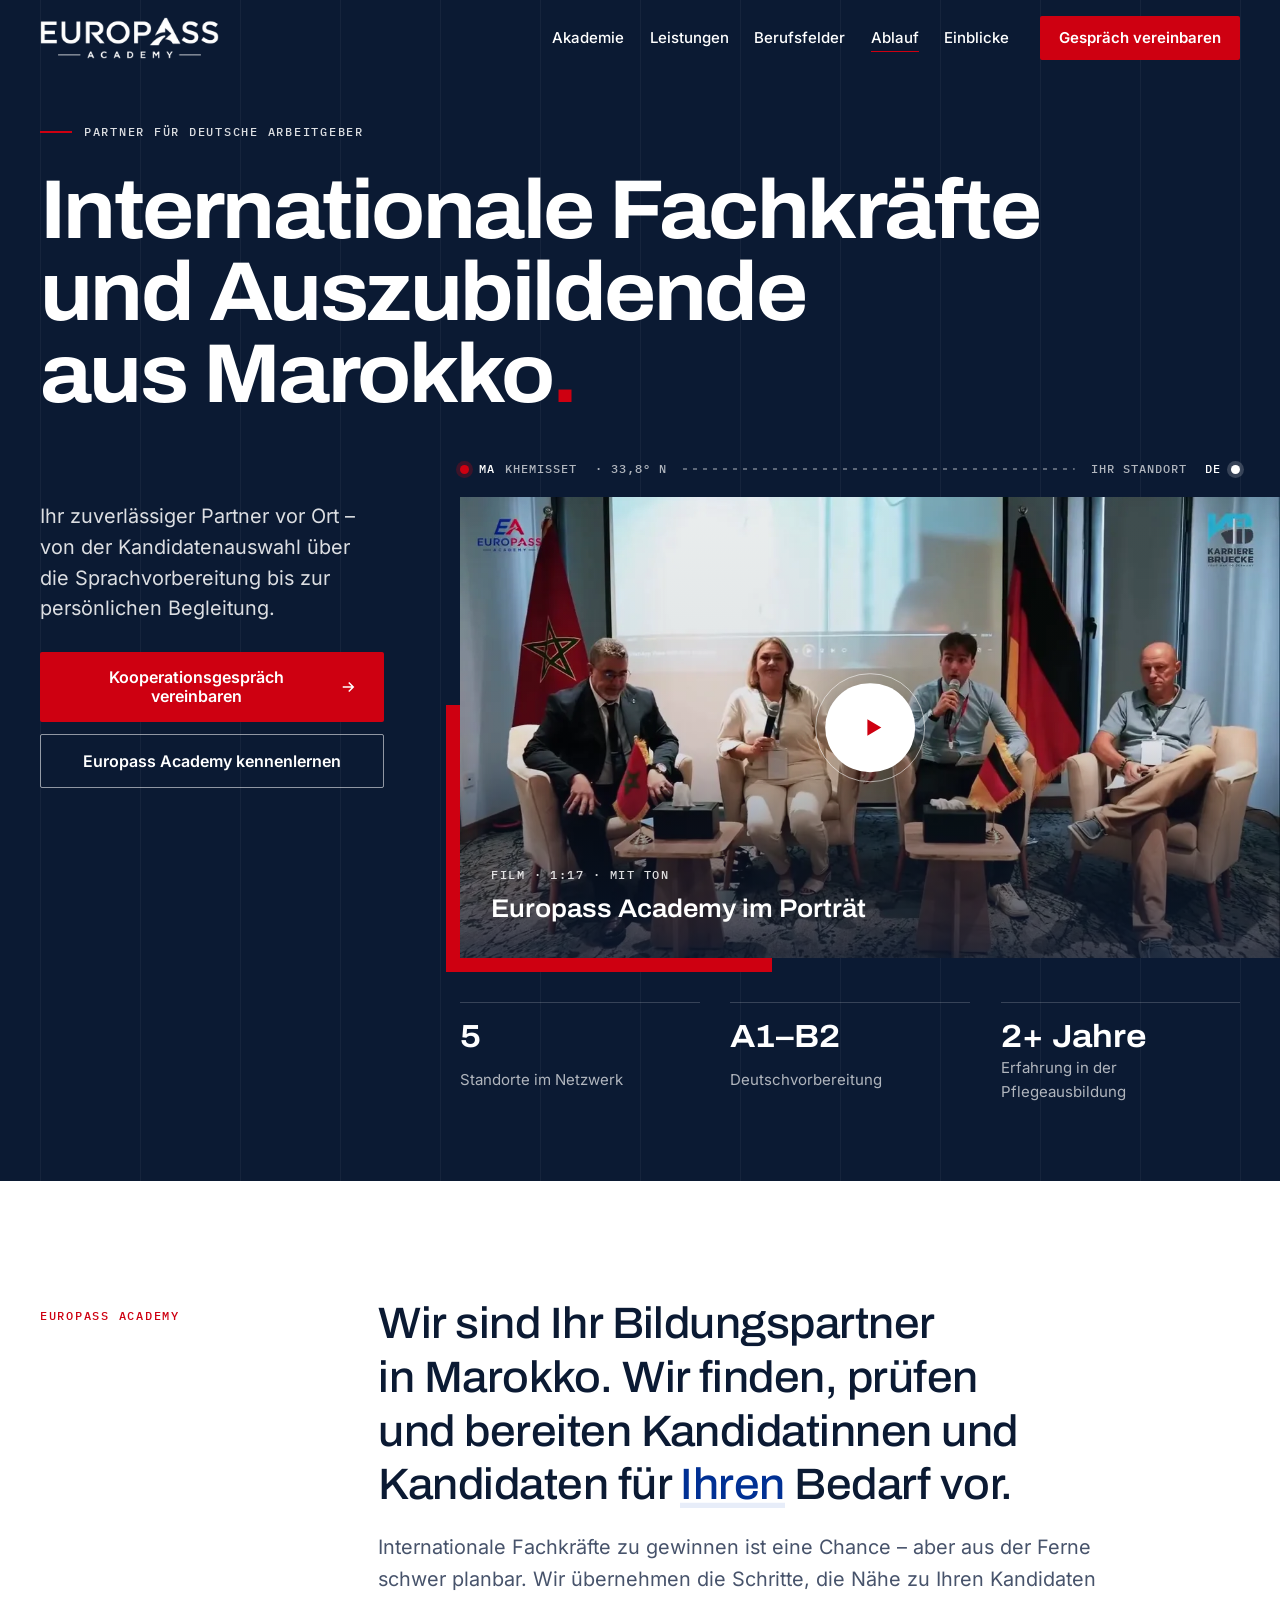
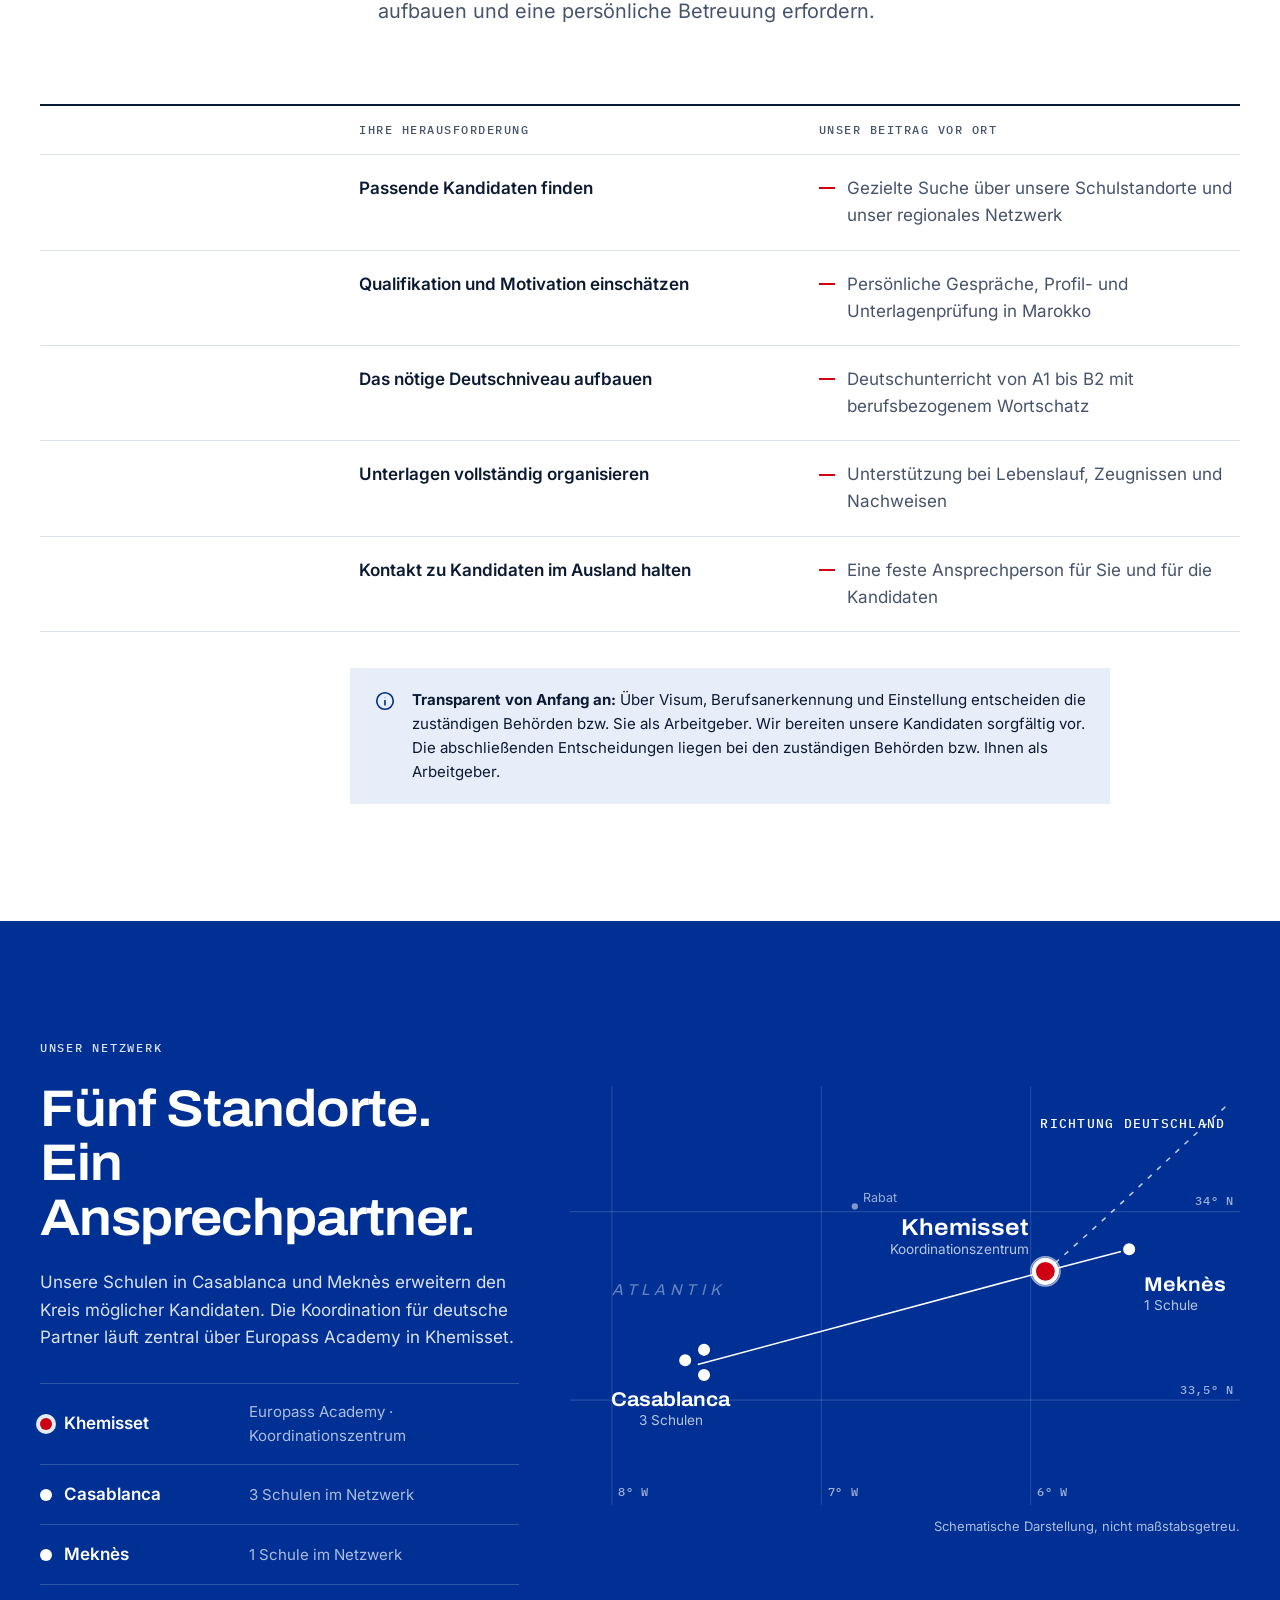
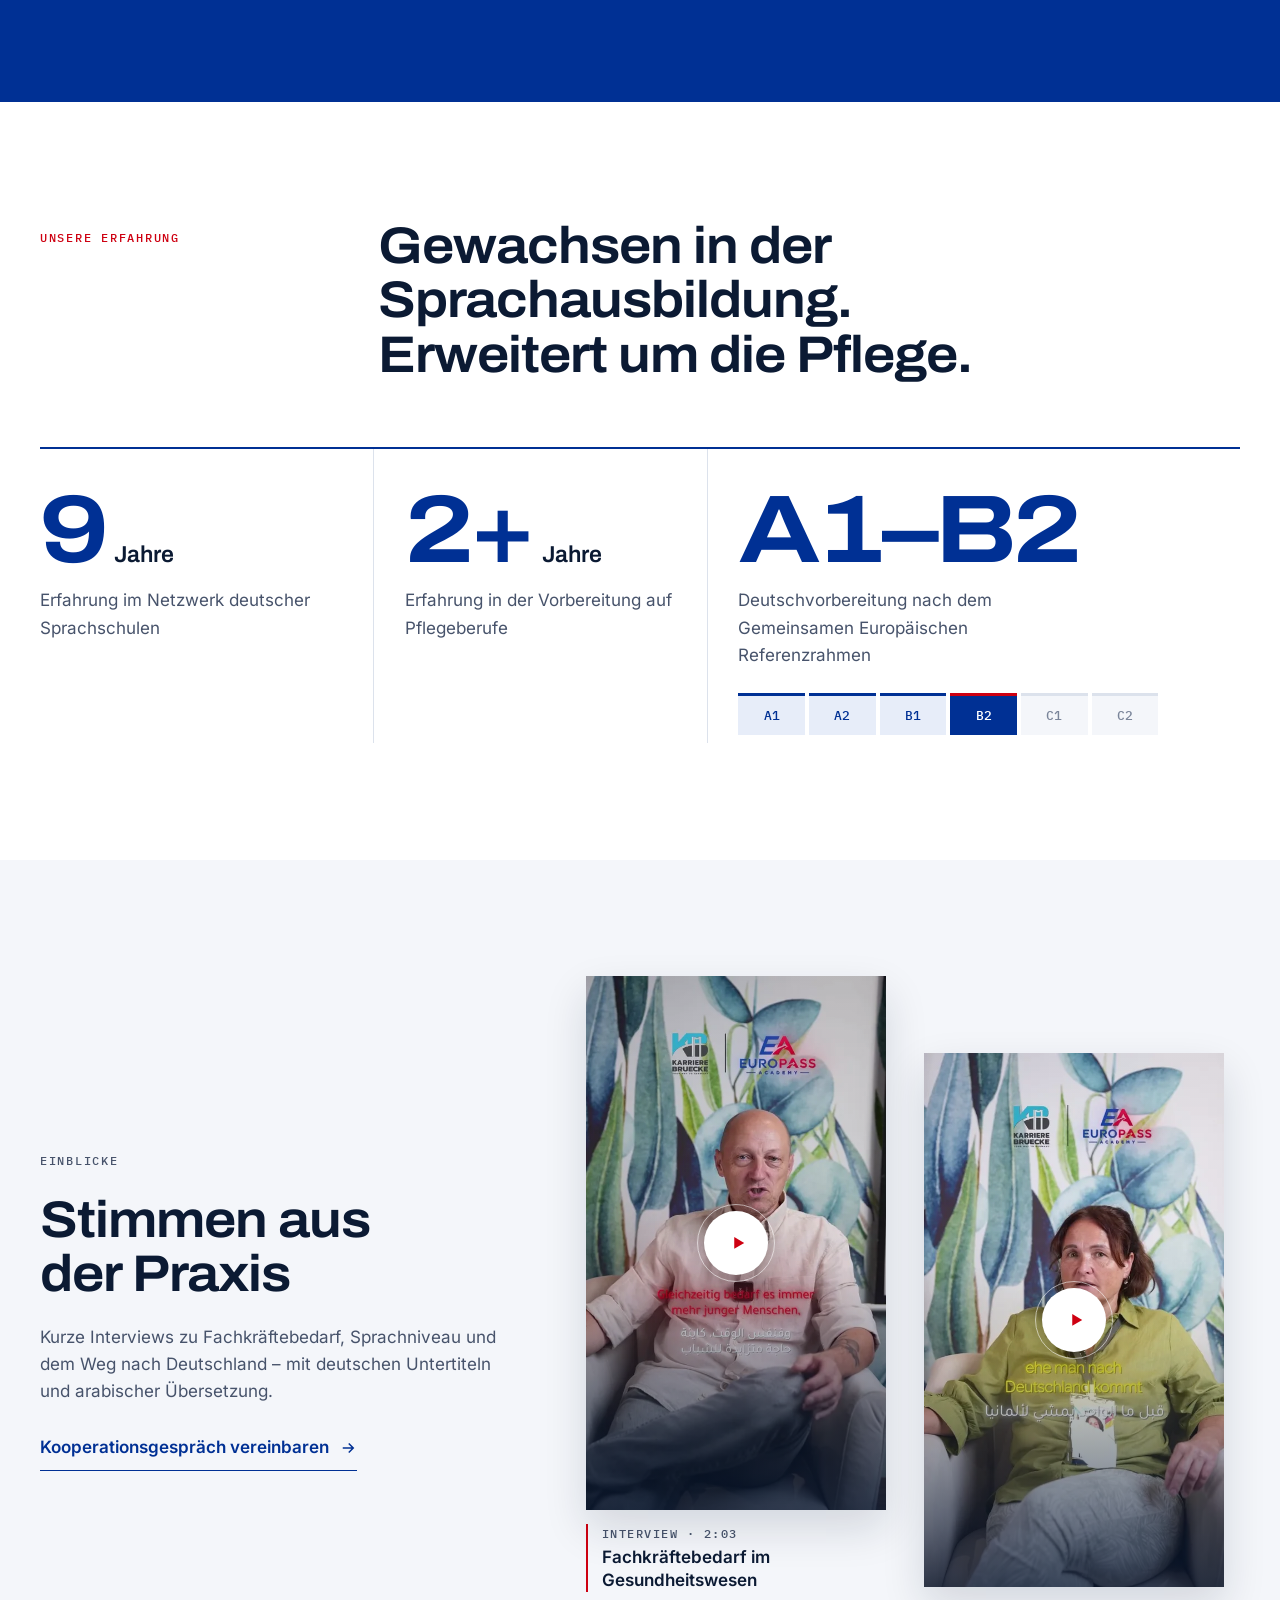
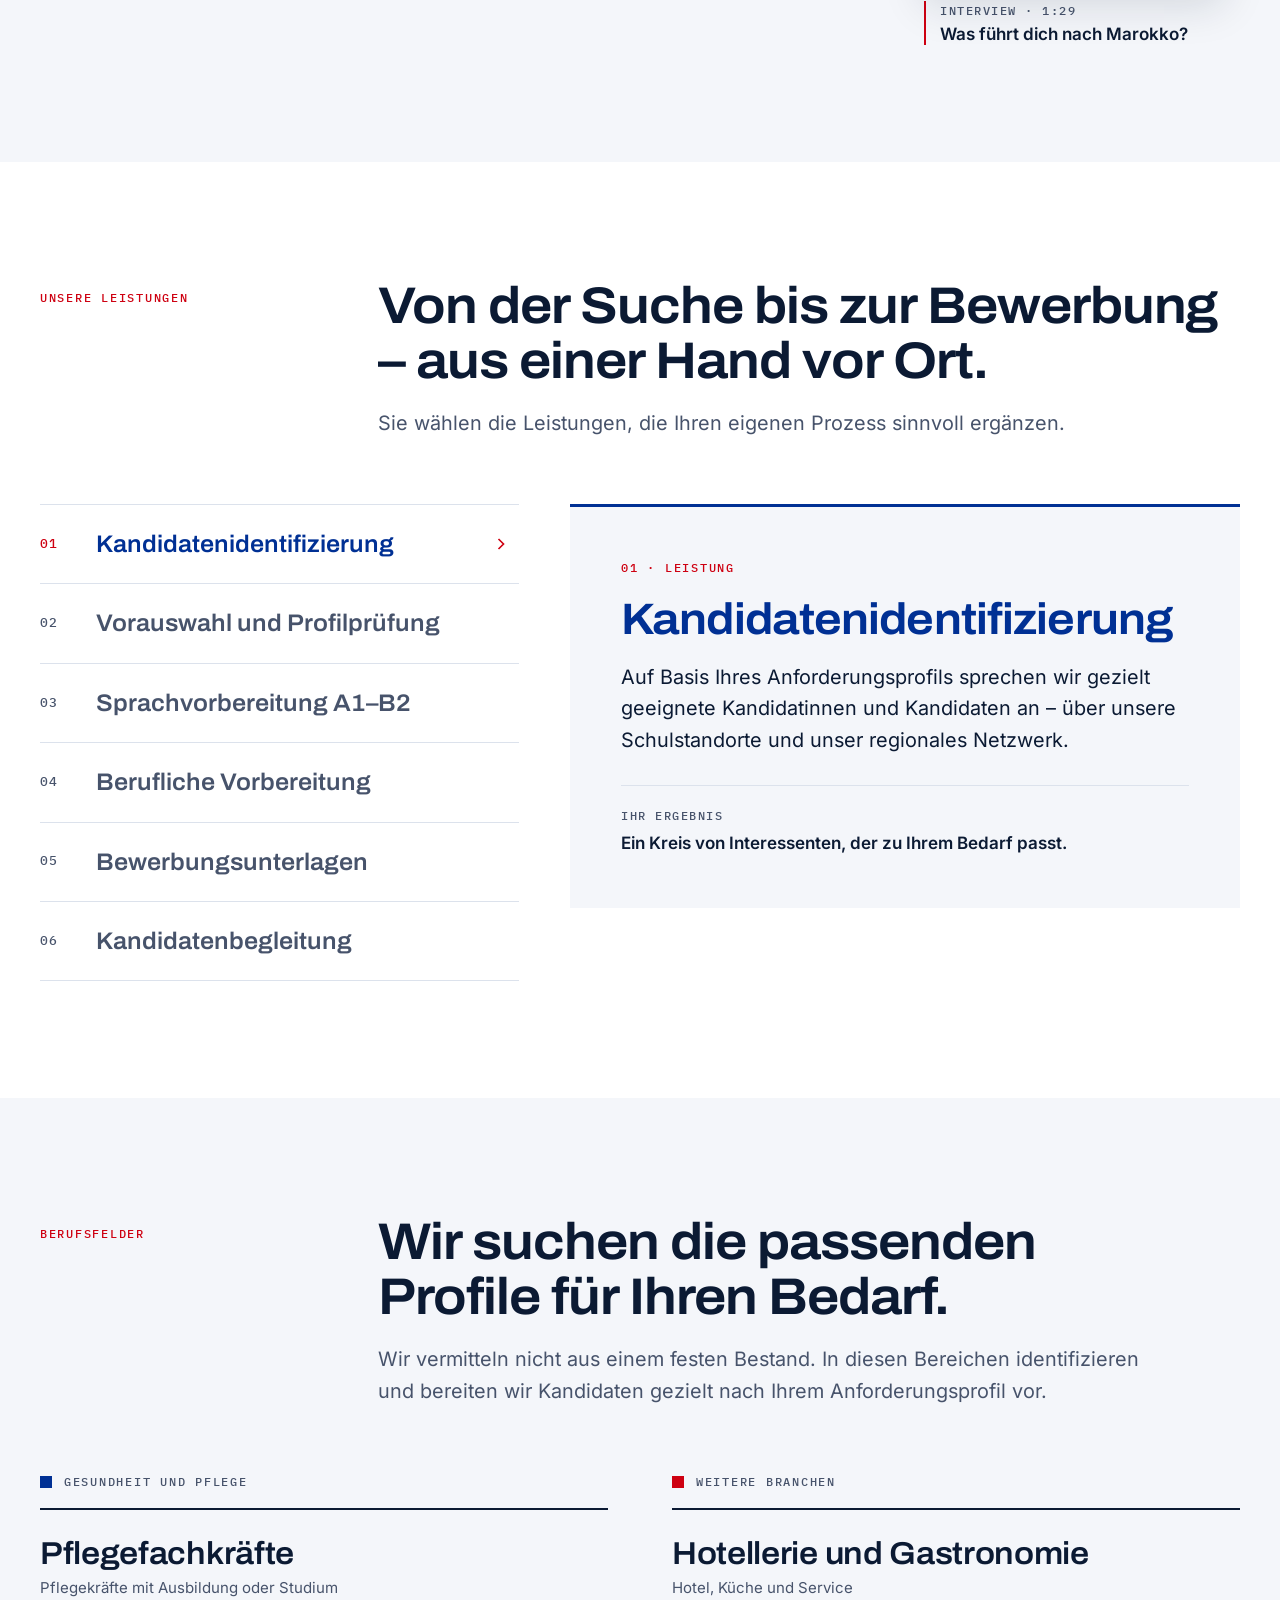
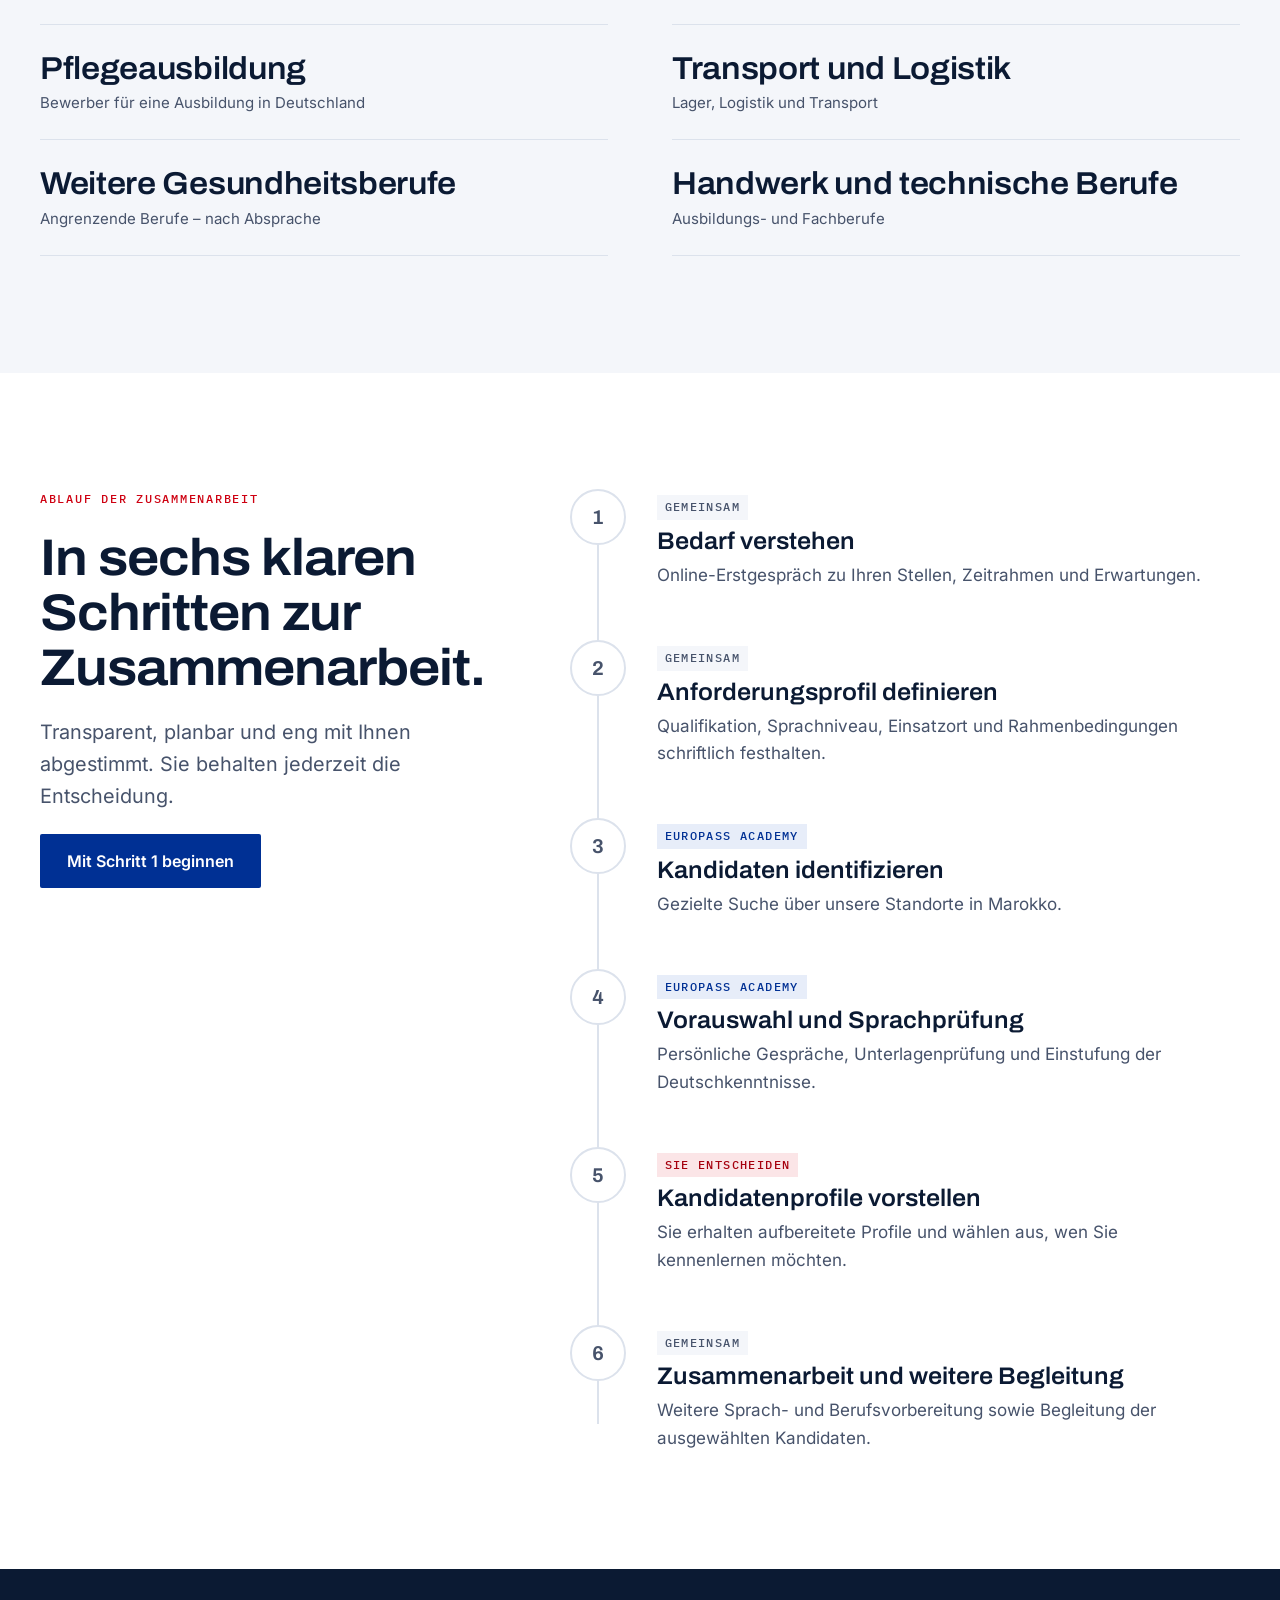
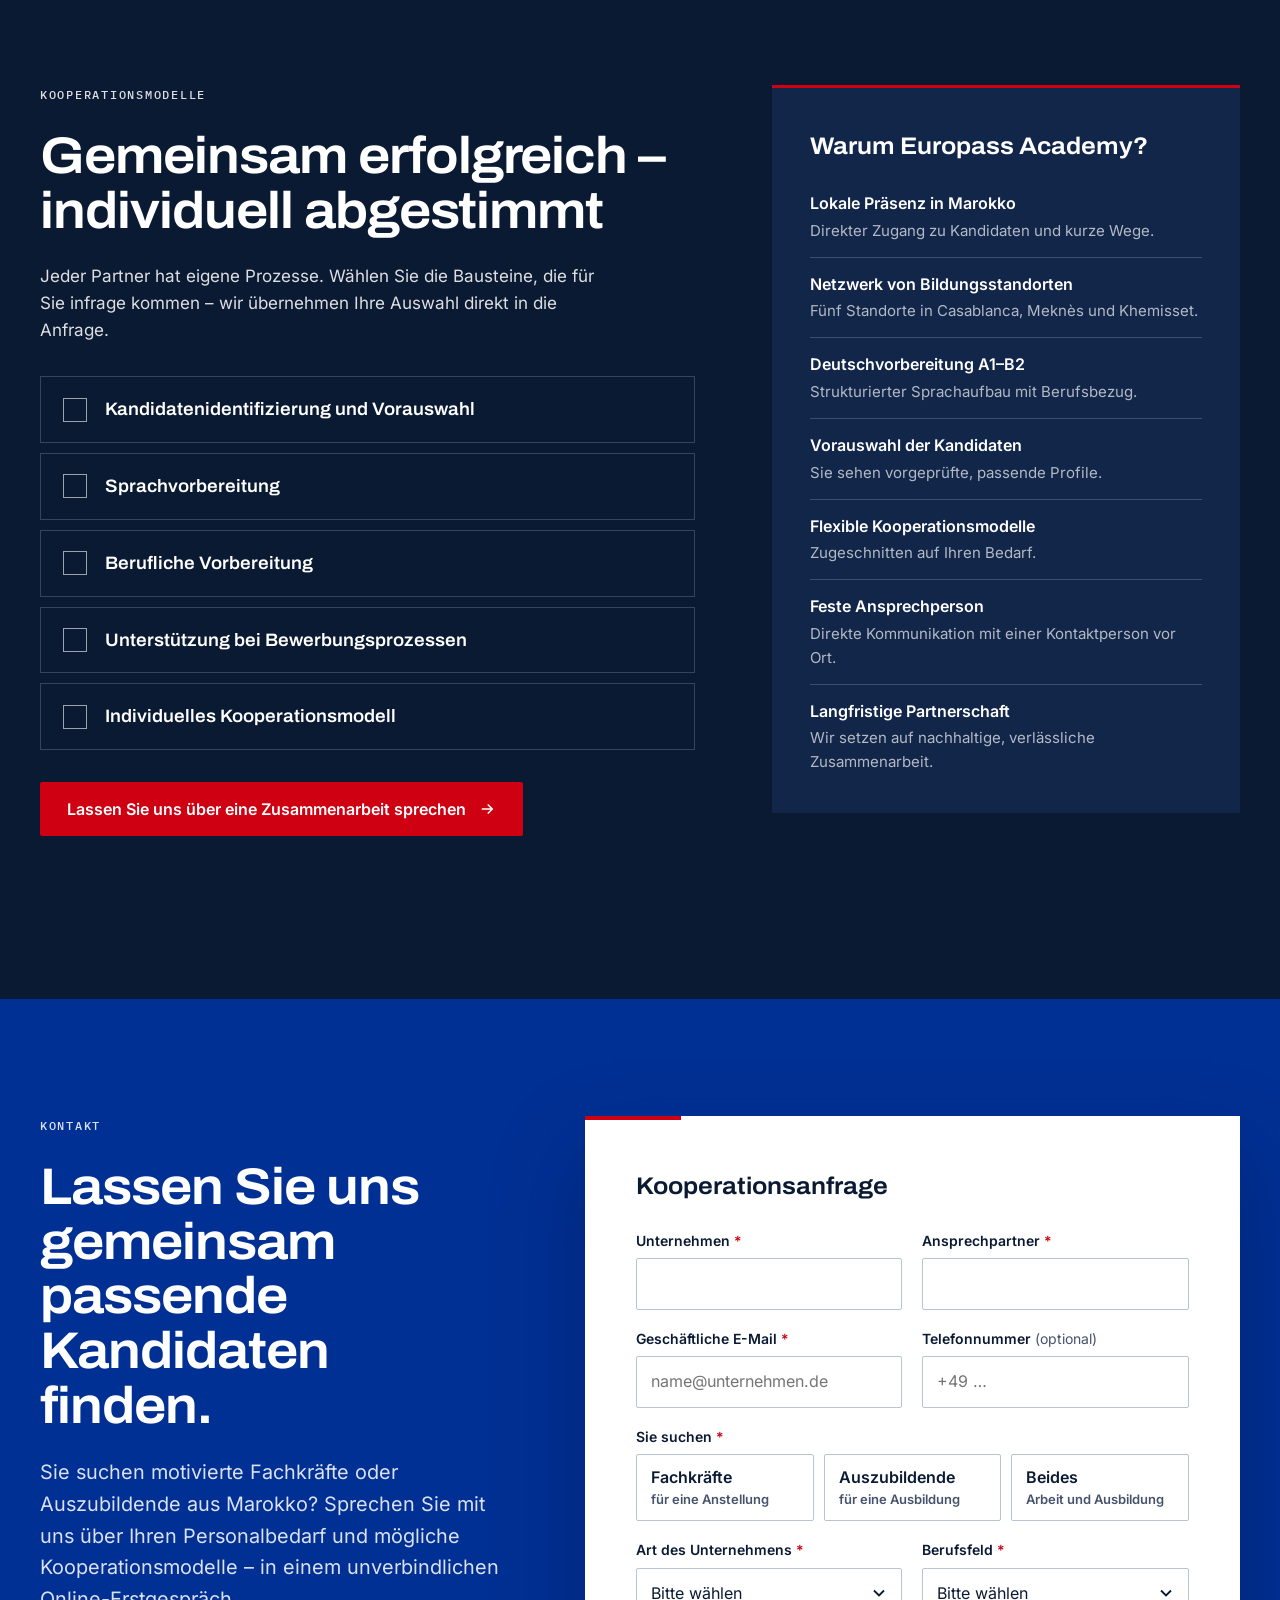
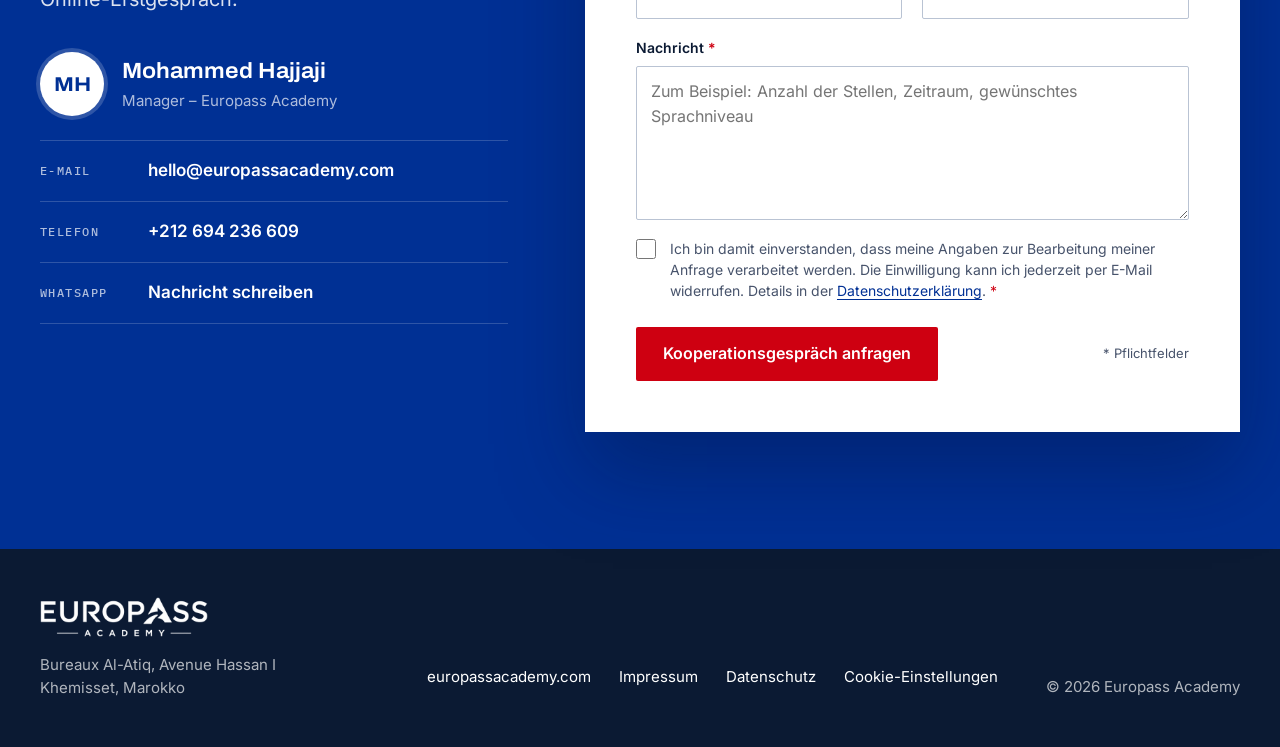
==== commit 945133be: "Add files via upload" ====
--- a/index.html
+++ b/index.html
@@ -1,4 +1,22 @@
-<!doctype html><html><head><meta charset=utf8><meta name=viewport content="width=device-width,initial-scale=1,viewport-fit=cover"><style>:root{color-scheme:light;box-sizing:border-box;padding-top:env(safe-area-inset-top,0px);padding-bottom:env(safe-area-inset-bottom,0px)}html{scroll-padding-top:env(safe-area-inset-top,0px)}body{margin:0;padding:0;font:14px -apple-system,BlinkMacSystemFont,sans-serif;background:#fff;color:#000}img{max-width:100%}[hidden]:not([hidden=until-found i]){display:none!important}</style><style>
+<!doctype html>
+<html lang="de">
+<head>
+<meta charset="utf-8">
+<meta name="viewport" content="width=device-width, initial-scale=1, viewport-fit=cover">
+<title>Europass Academy – Fachkräfte und Auszubildende aus Marokko</title>
+<meta name="description" content="Europass Academy ist Ihr Bildungs- und Vorbereitungspartner in Marokko: Kandidatenauswahl, Deutsch A1–B2, berufliche Vorbereitung und persönliche Begleitung für deutsche Arbeitgeber.">
+<meta name="theme-color" content="#0B1A33">
+<meta property="og:type" content="website">
+<meta property="og:title" content="Europass Academy – Ihr Partner vor Ort in Marokko">
+<meta property="og:description" content="Internationale Fachkräfte und Auszubildende aus Marokko – vorbereitet, vorausgewählt und persönlich begleitet.">
+<meta property="og:image" content="assets/img/poster-hero.jpg">
+<meta property="og:locale" content="de_DE">
+<link rel="preload" href="assets/fonts/archivo-var.woff2" as="font" type="font/woff2" crossorigin>
+<link rel="preload" href="assets/fonts/inter-var.woff2" as="font" type="font/woff2" crossorigin>
+<link rel="icon" href="assets/img/favicon.png" type="image/png">
+<link rel="stylesheet" href="css/main.css">
+<script>document.documentElement.classList.add('js');</script>
+<style>
 /* Formular: Telefon + Auswahl Arbeit/Ausbildung */
 .opt { font-weight: 400; color: var(--muted); }
 .field input[type="tel"] { width: 100%; min-height: 50px; padding: 12px 14px; border: 1px solid #B9C3D3; border-radius: 2px; background: var(--white); font-size: 1rem; color: var(--ink); transition: border-color .2s, box-shadow .2s; }
@@ -17,22 +35,21 @@
 .choice__item input:focus-visible + span { outline: 3px solid var(--red); outline-offset: 2px; }
 .choice.is-invalid .choice__item span { border-color: var(--red); }
 @media (max-width: 640px) { .choice__row { grid-template-columns: minmax(0, 1fr); } .choice__item span { min-height: 0; } }
+
+/* Einwilligungs-Banner (Google Analytics) */
+.cookie-banner[hidden] { display: none !important; }
+.cookie-banner { position: fixed; left: 0; right: 0; bottom: 0; z-index: 60; background: var(--white); color: var(--ink); border-top: 3px solid var(--blue); box-shadow: 0 -12px 40px rgba(11,26,51,0.18); padding: 20px max(16px, env(safe-area-inset-right, 0px)) calc(20px + env(safe-area-inset-bottom, 0px)) max(16px, env(safe-area-inset-left, 0px)); }
+.cookie-banner__inner { max-width: 1232px; margin: 0 auto; display: flex; flex-wrap: wrap; align-items: center; justify-content: space-between; gap: 16px 32px; }
+.cookie-banner__text { flex: 1 1 520px; min-width: 0; font-size: 0.9375rem; line-height: 1.55; color: var(--muted); }
+.cookie-banner__title { font-family: var(--font-display); font-weight: 650; font-size: 1.0625rem; color: var(--ink); margin-bottom: 4px; }
+.cookie-banner__actions { display: flex; flex-wrap: wrap; gap: 10px; }
+.cookie-banner__actions .btn { min-width: 140px; }
+.footer-link { background: none; border: 0; padding: 0; min-height: 44px; color: var(--white); font: inherit; cursor: pointer; text-align: left; }
+.footer-link:hover { text-decoration: underline; }
+@media (max-width: 640px) { .cookie-banner__actions { width: 100%; } .cookie-banner__actions .btn { flex: 1 1 0; min-width: 0; } }
 </style>
-</head><body>
-<title>Europass Academy Landingpage</title>
-<meta name="claude:viewport-fit-sides" content="cover">
-<meta name="description" content="Europass Academy ist Ihr Bildungs- und Vorbereitungspartner in Marokko: Kandidatenauswahl, Deutsch A1–B2, berufliche Vorbereitung und persönliche Begleitung für deutsche Arbeitgeber.">
-<meta name="theme-color" content="#0B1A33">
-<meta property="og:type" content="website">
-<meta property="og:title" content="Europass Academy – Ihr Partner vor Ort in Marokko">
-<meta property="og:description" content="Internationale Fachkräfte und Auszubildende aus Marokko – vorbereitet, vorausgewählt und persönlich begleitet.">
-<meta property="og:image" content="assets/img/poster-hero.jpg">
-<meta property="og:locale" content="de_DE">
-<link rel="preload" href="assets/fonts/archivo-var.woff2" as="font" type="font/woff2" crossorigin>
-<link rel="preload" href="assets/fonts/inter-var.woff2" as="font" type="font/woff2" crossorigin>
-<link rel="icon" href="assets/img/favicon.png" type="image/png">
-<link rel="stylesheet" href="css/main.css">
-<script>document.documentElement.classList.add('js');</script>
+</head>
+<body>
 <a class="skip-link" href="#main">Zum Inhalt springen</a>
 
 <!-- ============ HEADER ============ -->
@@ -502,7 +519,7 @@
     </div>
 
     <div class="form-card">
-      <form class="form" id="kontaktformular" data-form data-endpoint="https://pqwjtgqkkpcgadlqroid.supabase.co/rest/v1/partner_anfragen" novalidate>
+      <form class="form" id="kontaktformular" data-form data-endpoint="https://bxlkwieosclmmpxzgamp.supabase.co/rest/v1/partner_anfragen" novalidate>
         <h3 class="form__title">Kooperationsanfrage</h3>
         <div class="form__grid">
           <div class="field">
@@ -605,13 +622,27 @@
       <a href="https://www.europassacademy.com" rel="noopener">europassacademy.com</a>
       <a href="impressum.html">Impressum</a>
       <a href="datenschutz.html">Datenschutz</a>
+      <button type="button" class="footer-link" data-consent-open>Cookie-Einstellungen</button>
     </nav>
     <p class="site-footer__copy">© <span data-year>2026</span> Europass Academy</p>
   </div>
 </footer>
 
+<div class="cookie-banner" role="region" aria-labelledby="consent-title" data-consent hidden>
+  <div class="cookie-banner__inner">
+    <div class="cookie-banner__text">
+      <p class="cookie-banner__title" id="consent-title">Ihre Datenschutz-Einstellungen</p>
+      <p>Mit Ihrer Einwilligung nutzen wir Google Analytics, um zu verstehen, wie Besucher unsere Website verwenden. Dabei werden Cookies gesetzt und Nutzungsdaten an Google übermittelt, auch in die USA. Ihre Auswahl können Sie jederzeit über „Cookie-Einstellungen“ im Seitenfuß ändern. <a href="datenschutz.html#analyse">Mehr in der Datenschutzerklärung</a></p>
+    </div>
+    <div class="cookie-banner__actions">
+      <button type="button" class="btn btn--blue btn--sm" data-consent-accept>Akzeptieren</button>
+      <button type="button" class="btn btn--blue btn--sm" data-consent-decline>Ablehnen</button>
+    </div>
+  </div>
+</div>
+
 <a class="mobile-cta" href="#kontakt" data-mobile-cta>Kooperationsgespräch vereinbaren</a>
 
 <script src="js/main.js" defer></script>
-
-</body></html>
+</body>
+</html>
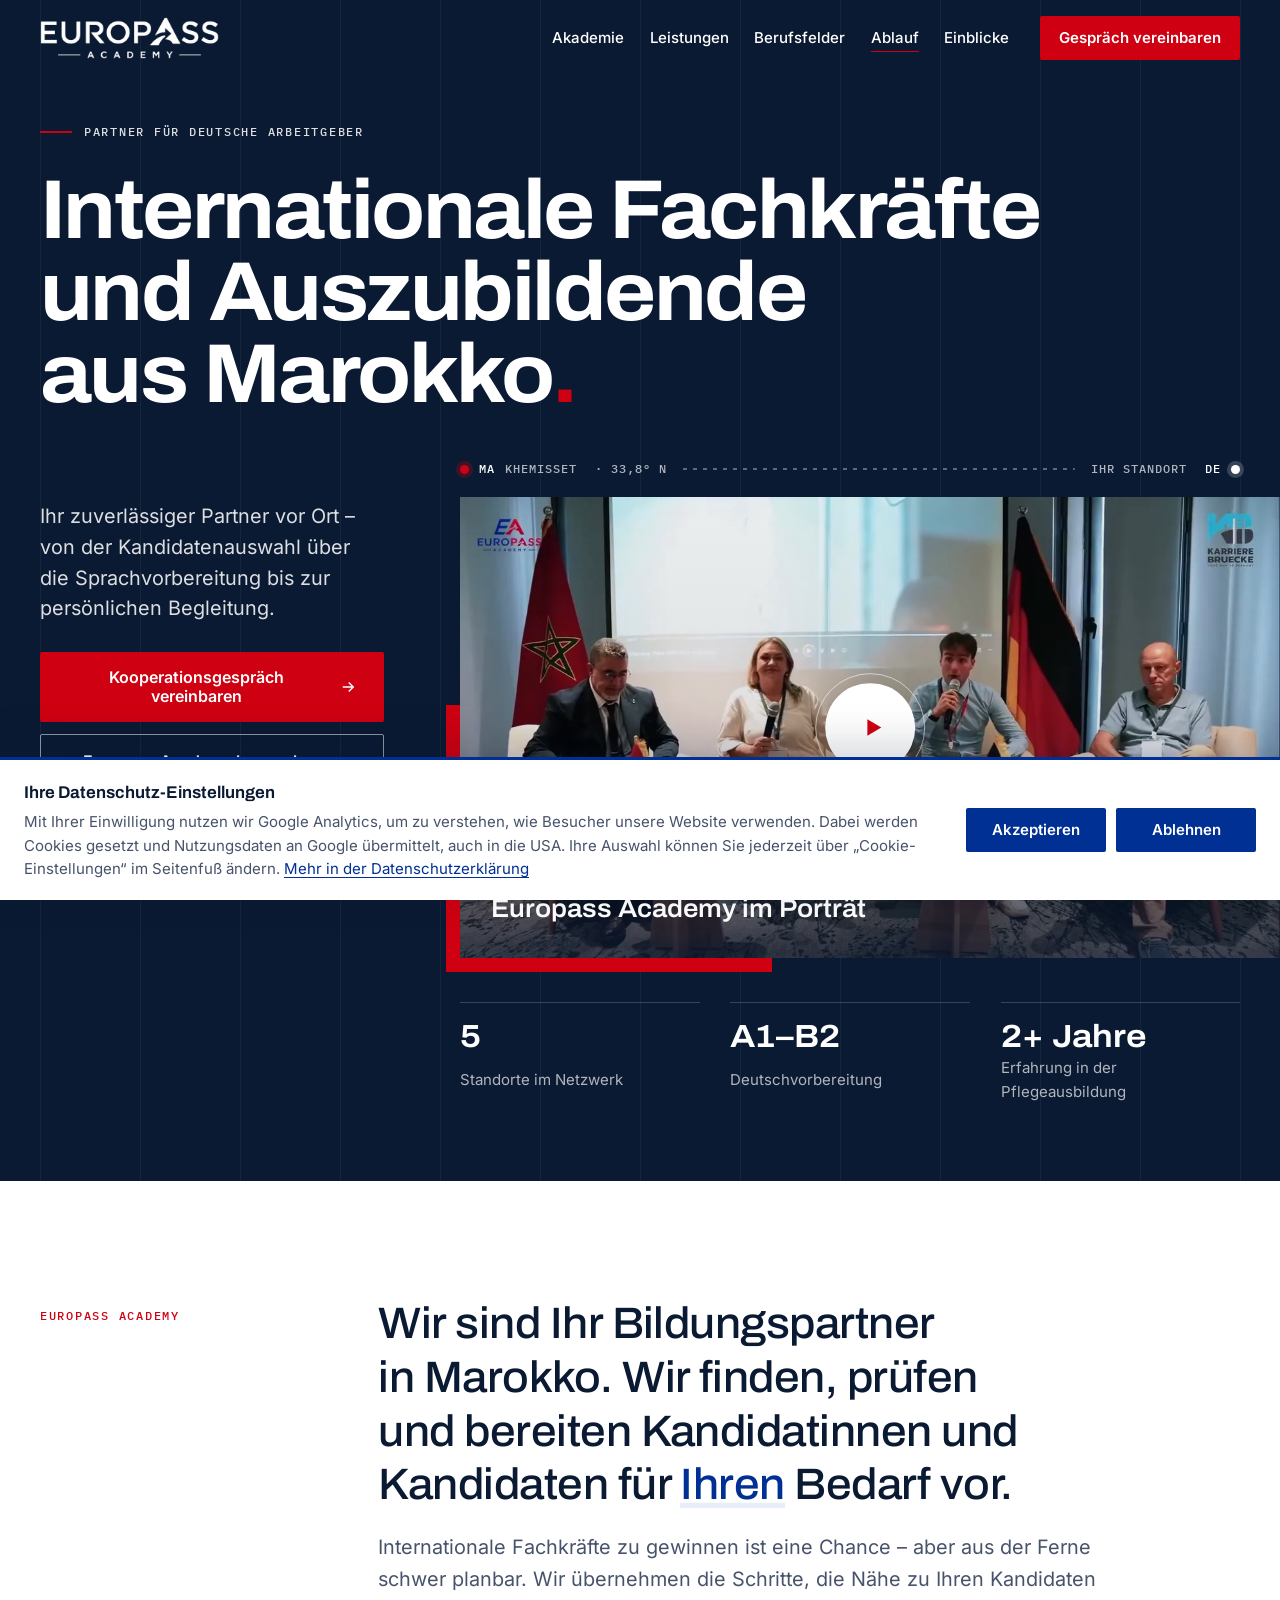
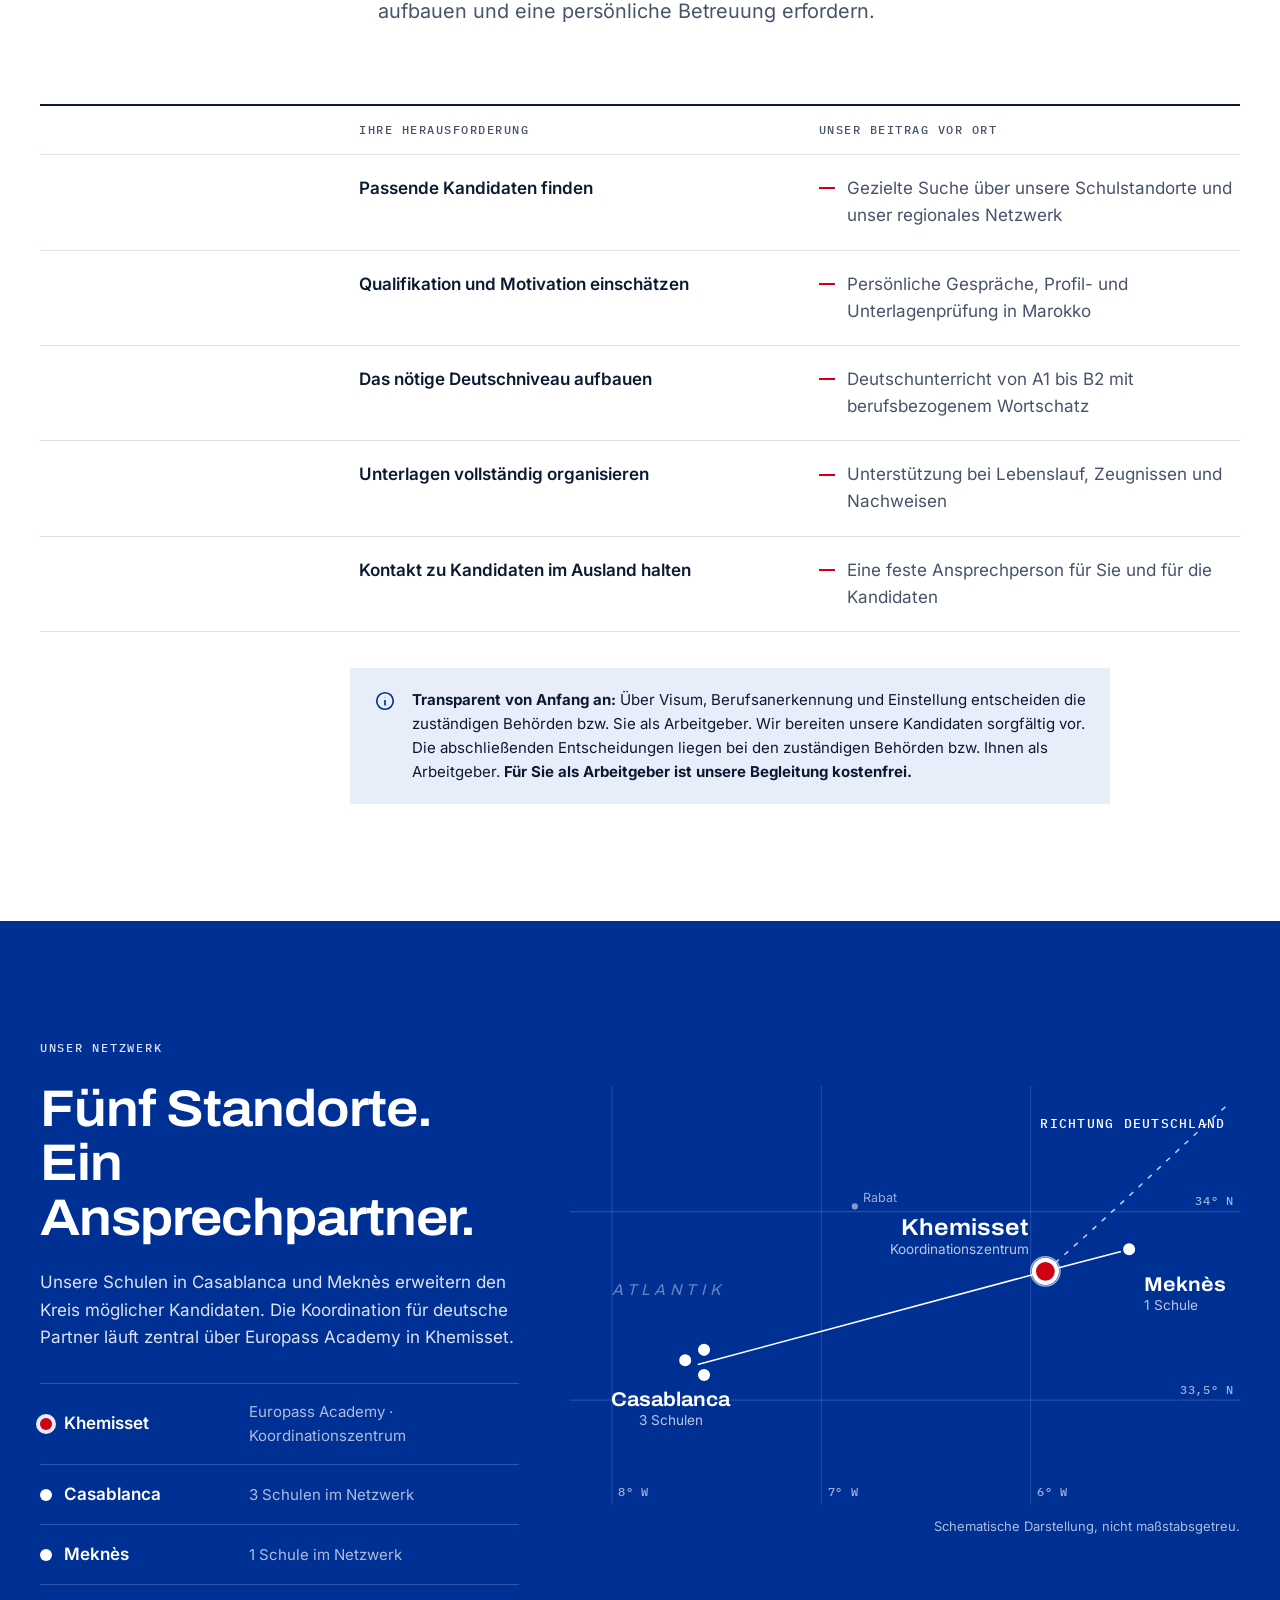
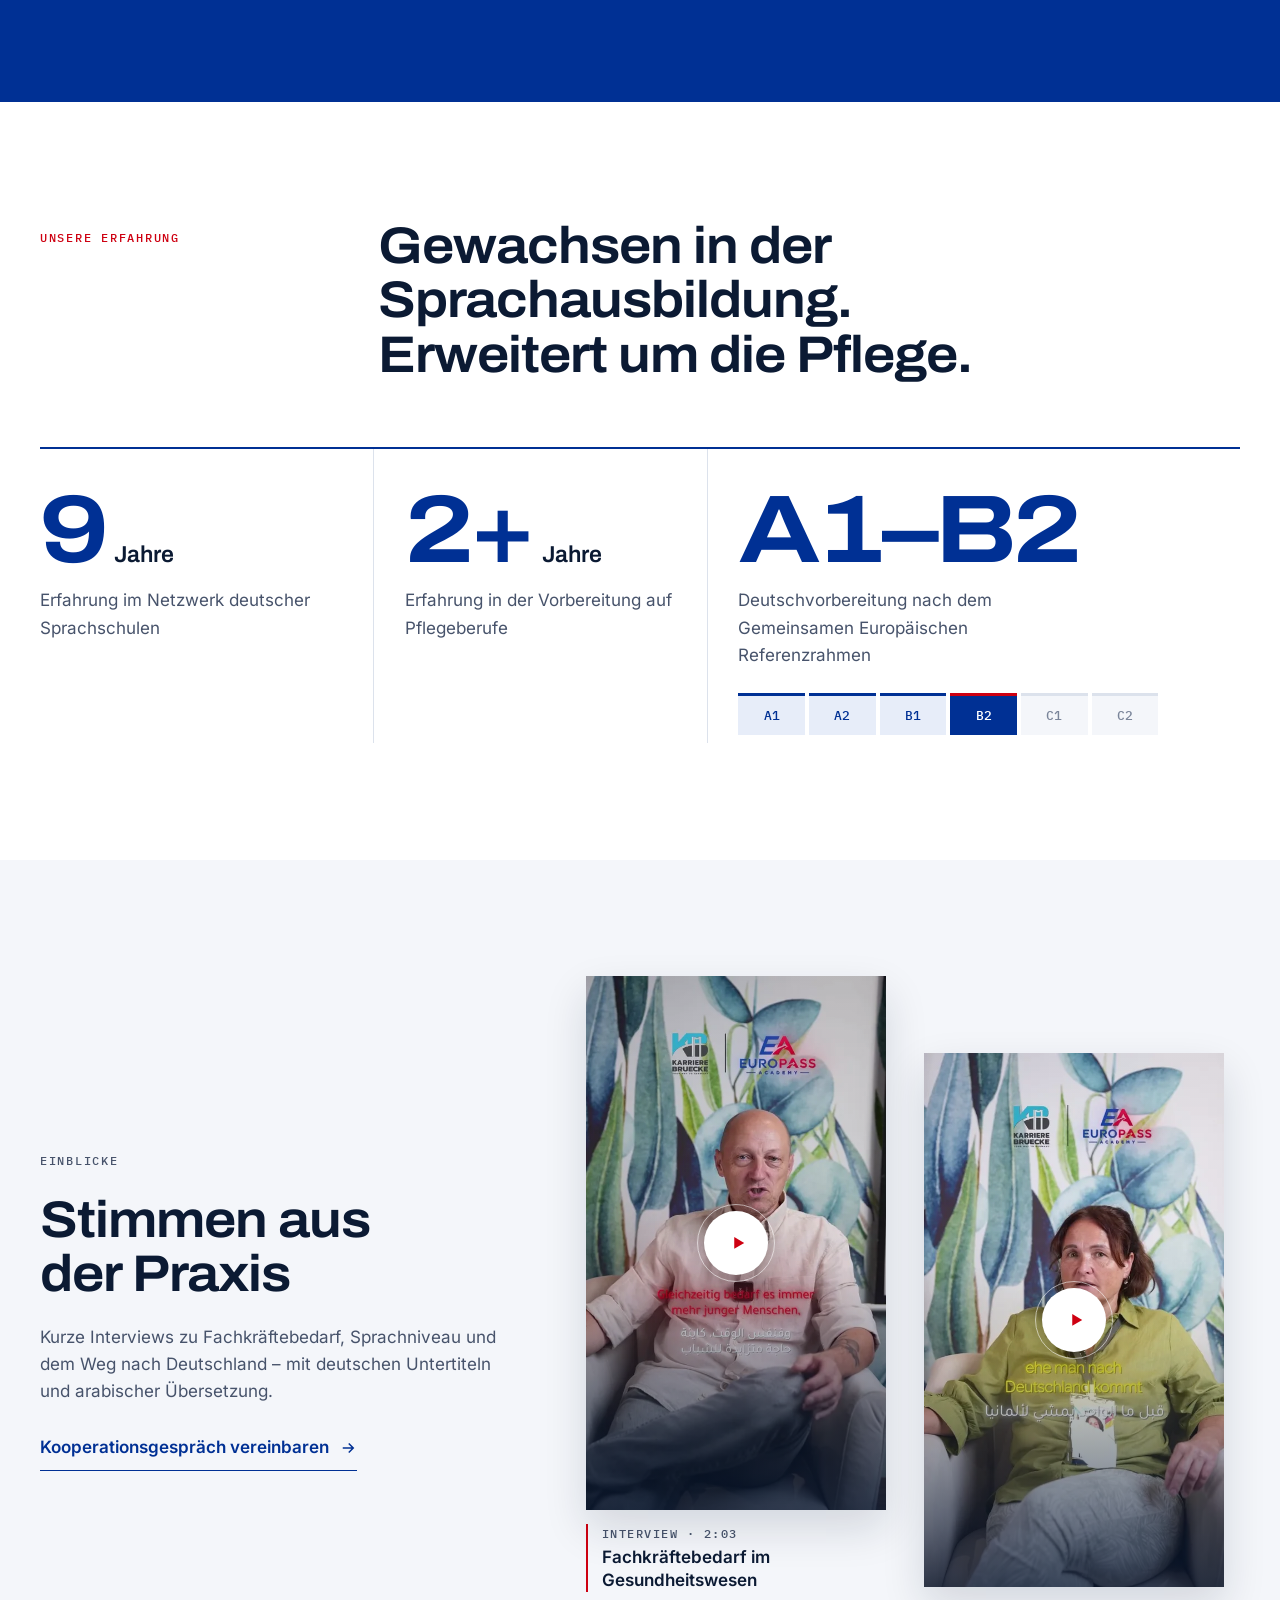
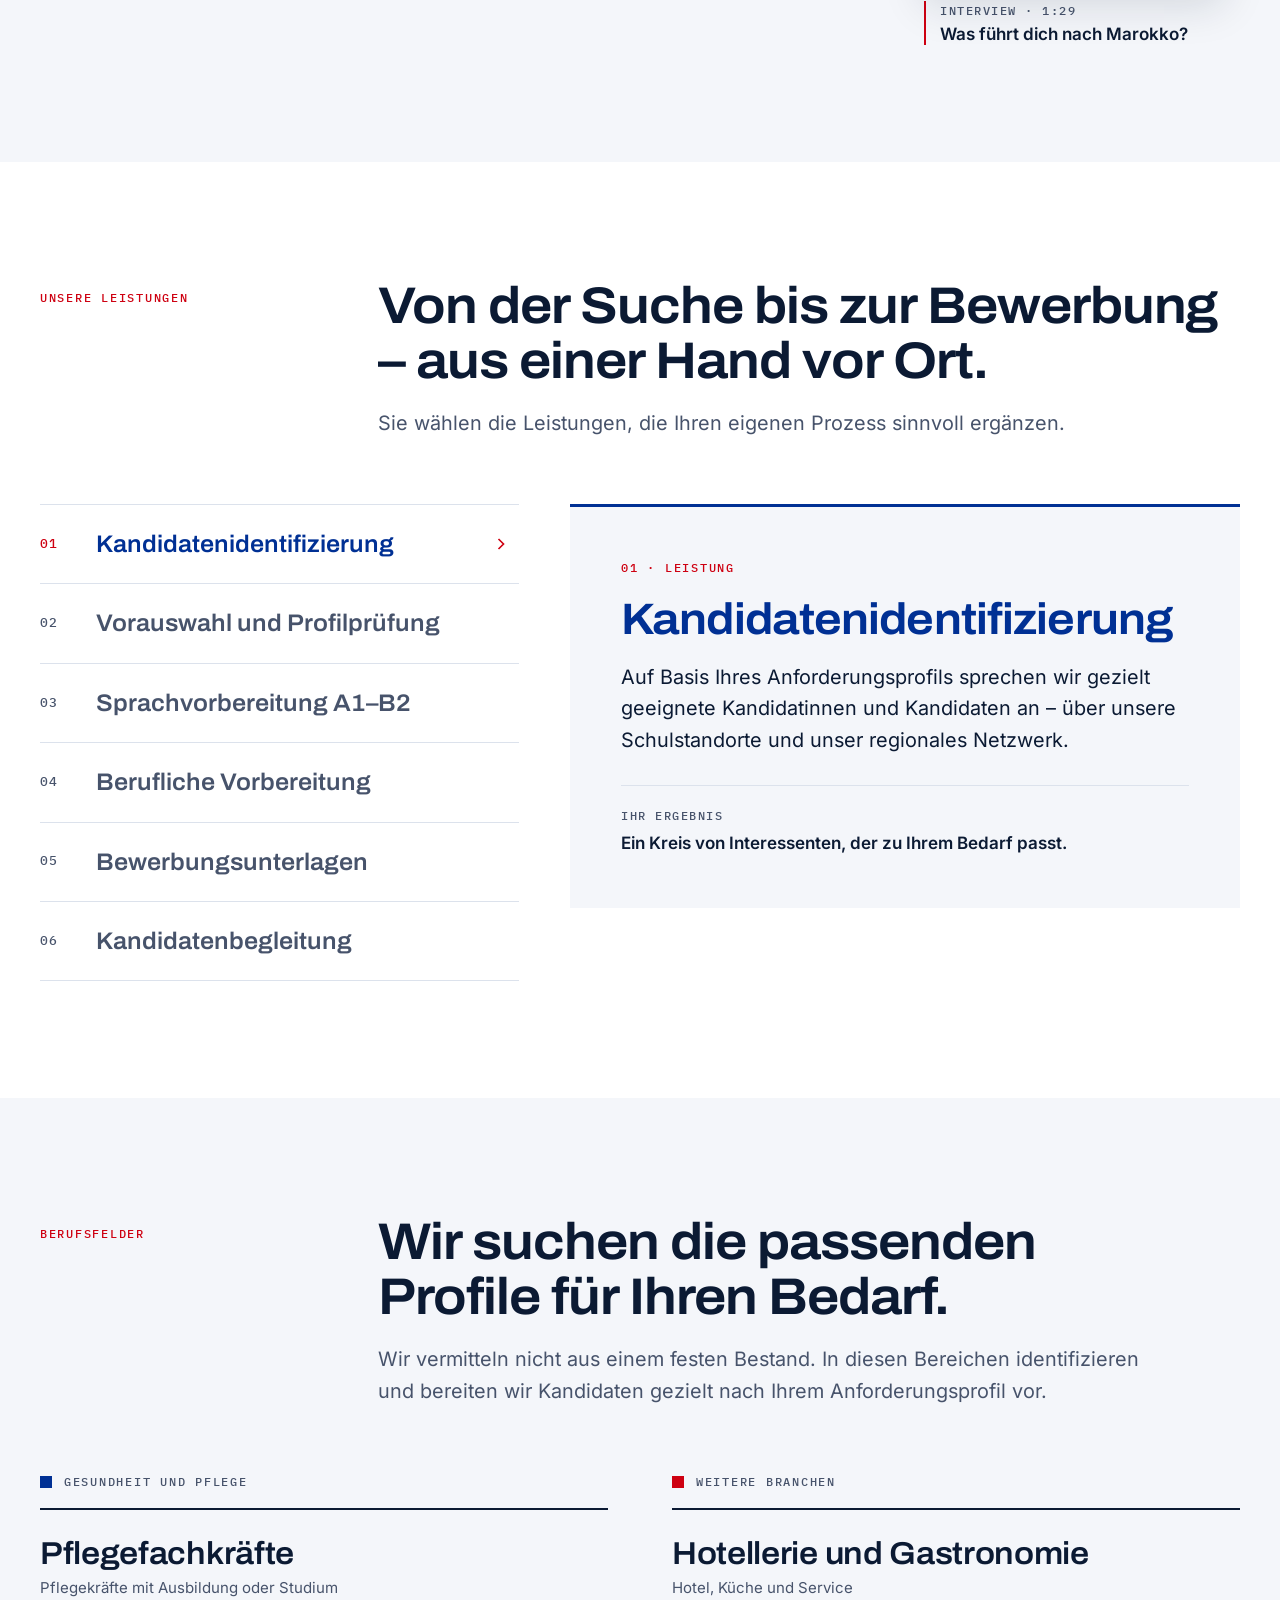
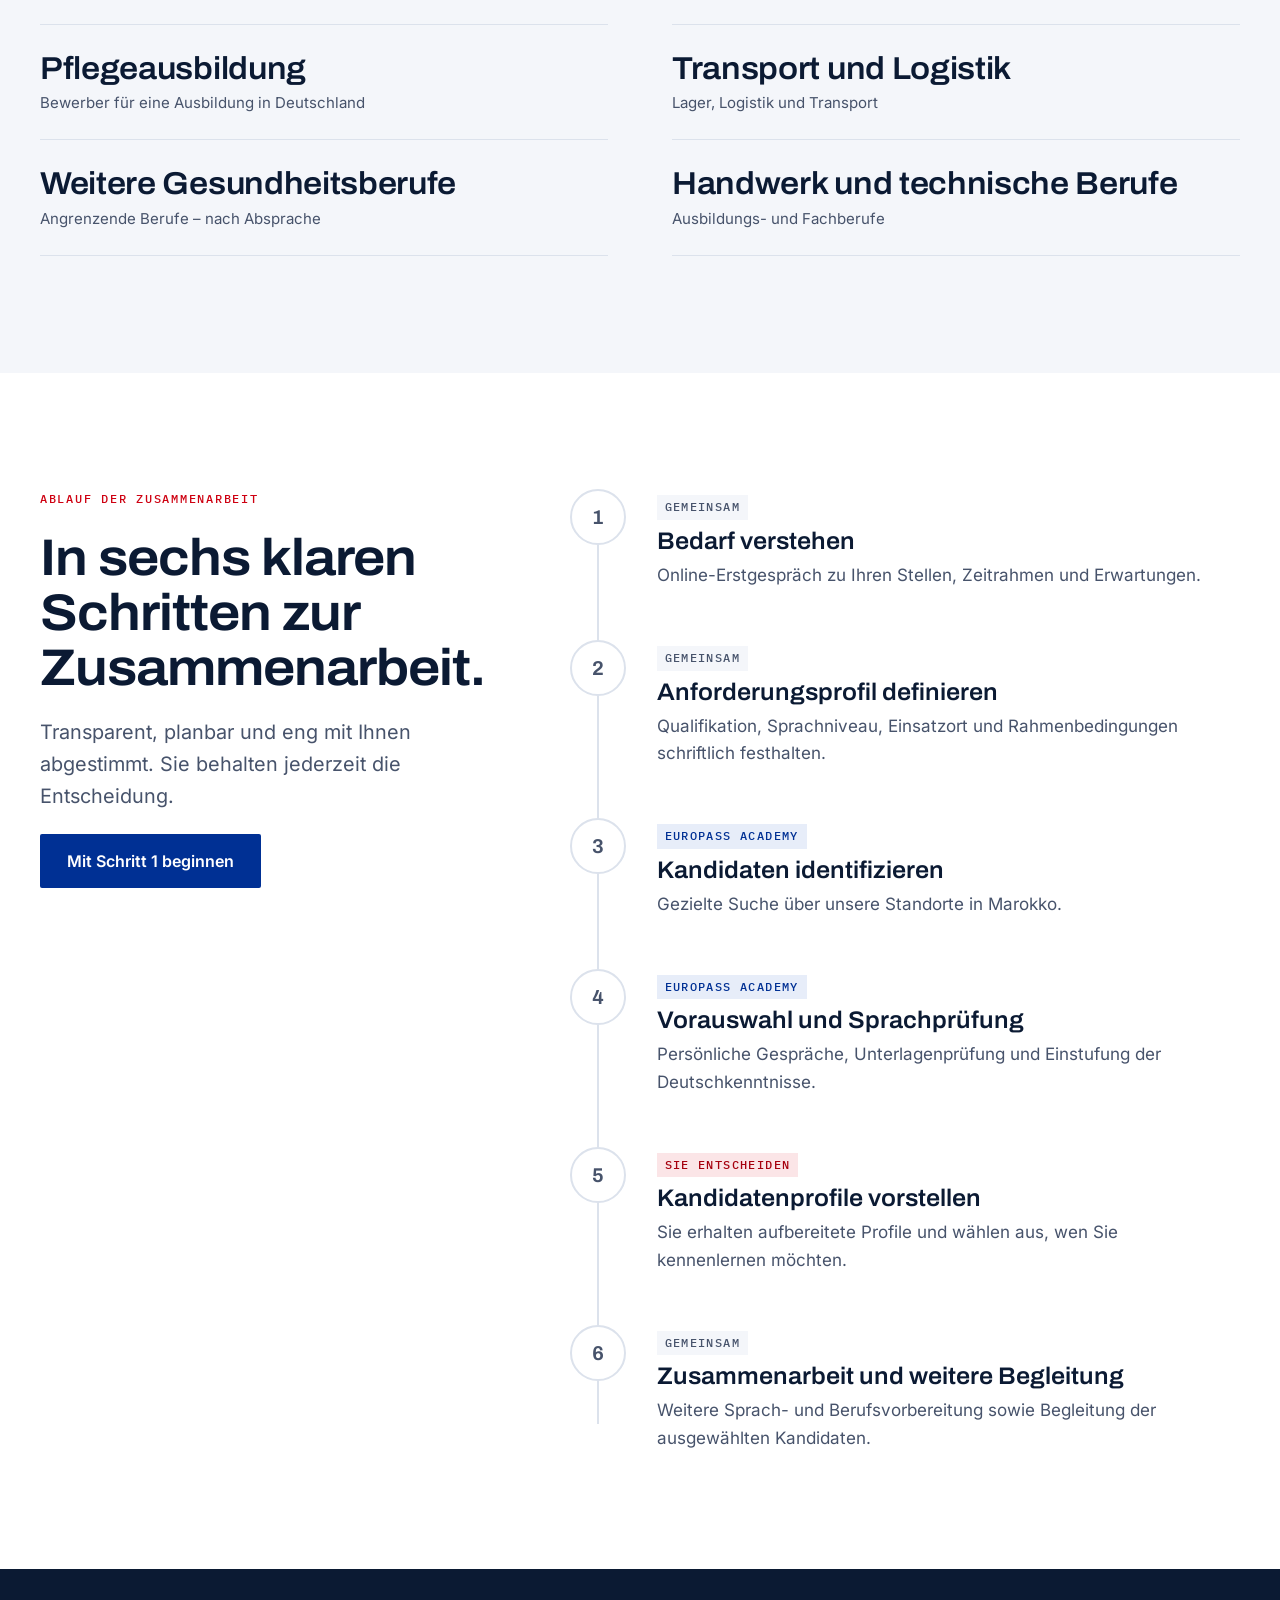
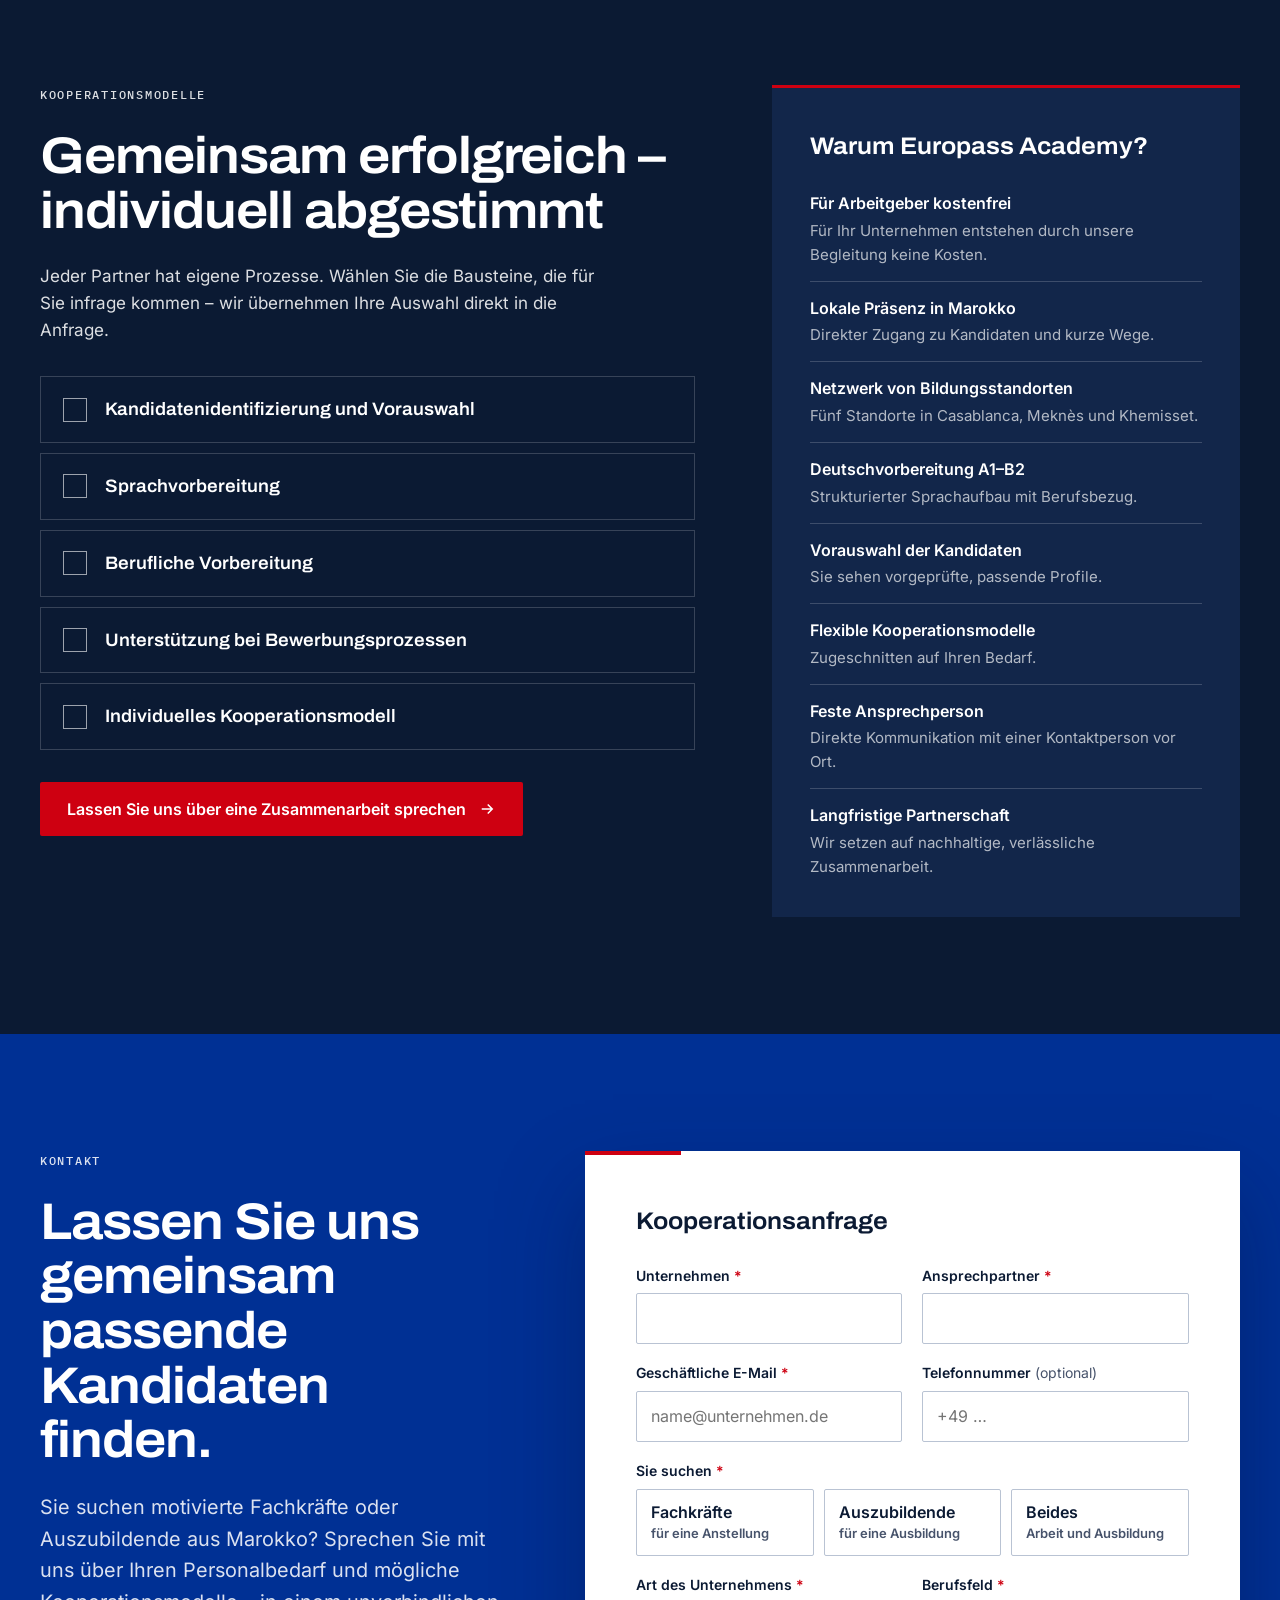
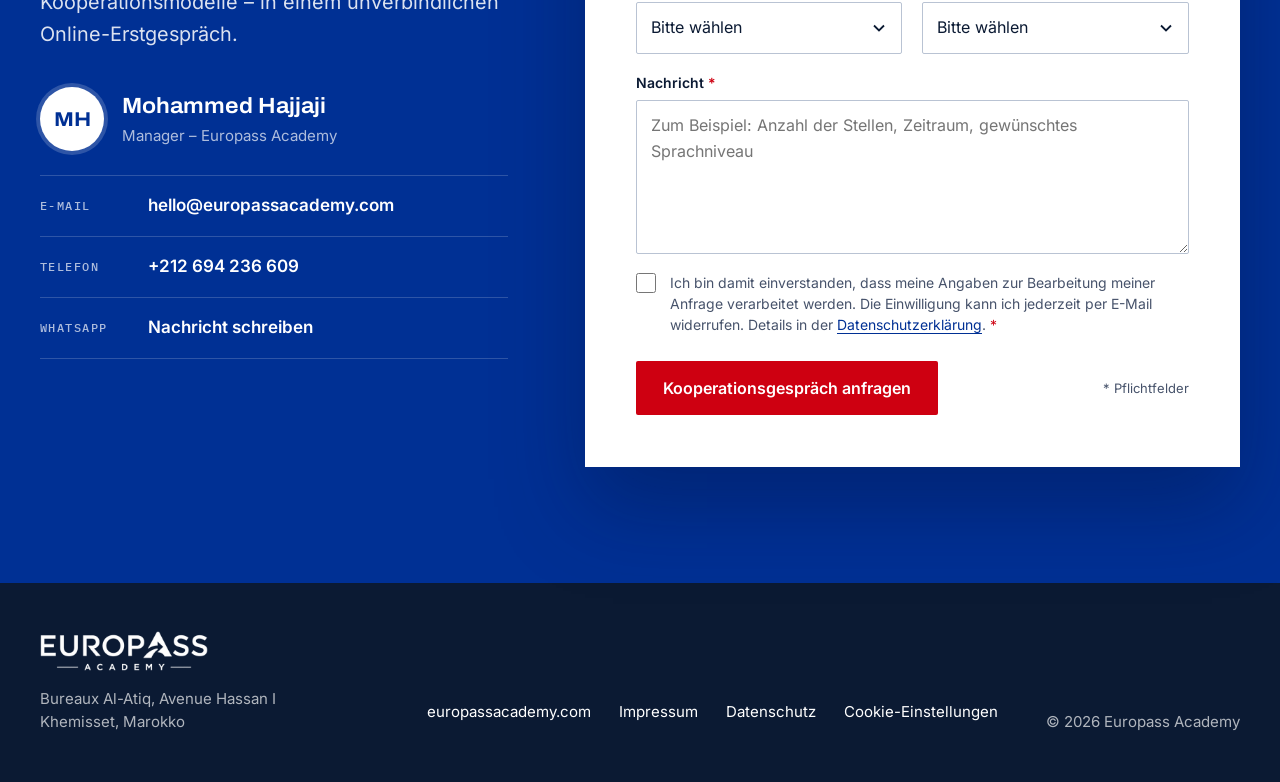
==== commit 31622116: "Hinweis: Begleitung für Arbeitgeber kostenfrei" ====
--- a/index.html
+++ b/index.html
@@ -179,7 +179,7 @@
 
     <aside class="notice reveal" aria-label="Hinweis zur Aufgabenteilung">
       <svg class="notice__icon" viewBox="0 0 24 24" aria-hidden="true"><circle cx="12" cy="12" r="9"/><path d="M12 11v6M12 7.5v.5"/></svg>
-      <p><strong>Transparent von Anfang an:</strong> Über Visum, Berufsanerkennung und Einstellung entscheiden die zuständigen Behörden bzw. Sie als Arbeitgeber. Wir bereiten unsere Kandidaten sorgfältig vor. Die abschließenden Entscheidungen liegen bei den zuständigen Behörden bzw. Ihnen als Arbeitgeber.</p>
+      <p><strong>Transparent von Anfang an:</strong> Über Visum, Berufsanerkennung und Einstellung entscheiden die zuständigen Behörden bzw. Sie als Arbeitgeber. Wir bereiten unsere Kandidaten sorgfältig vor. Die abschließenden Entscheidungen liegen bei den zuständigen Behörden bzw. Ihnen als Arbeitgeber. <strong>Für Sie als Arbeitgeber ist unsere Begleitung kostenfrei.</strong></p>
     </aside>
   </div>
 </section>
@@ -485,6 +485,7 @@
     <div class="why">
       <h3 class="why__title">Warum Europass Academy?</h3>
       <ul class="why__list">
+        <li><strong>Für Arbeitgeber kostenfrei</strong>Für Ihr Unternehmen entstehen durch unsere Begleitung keine Kosten.</li>
         <li><strong>Lokale Präsenz in Marokko</strong>Direkter Zugang zu Kandidaten und kurze Wege.</li>
         <li><strong>Netzwerk von Bildungsstandorten</strong>Fünf Standorte in Casablanca, Meknès und Khemisset.</li>
         <li><strong>Deutschvorbereitung A1–B2</strong>Strukturierter Sprachaufbau mit Berufsbezug.</li>
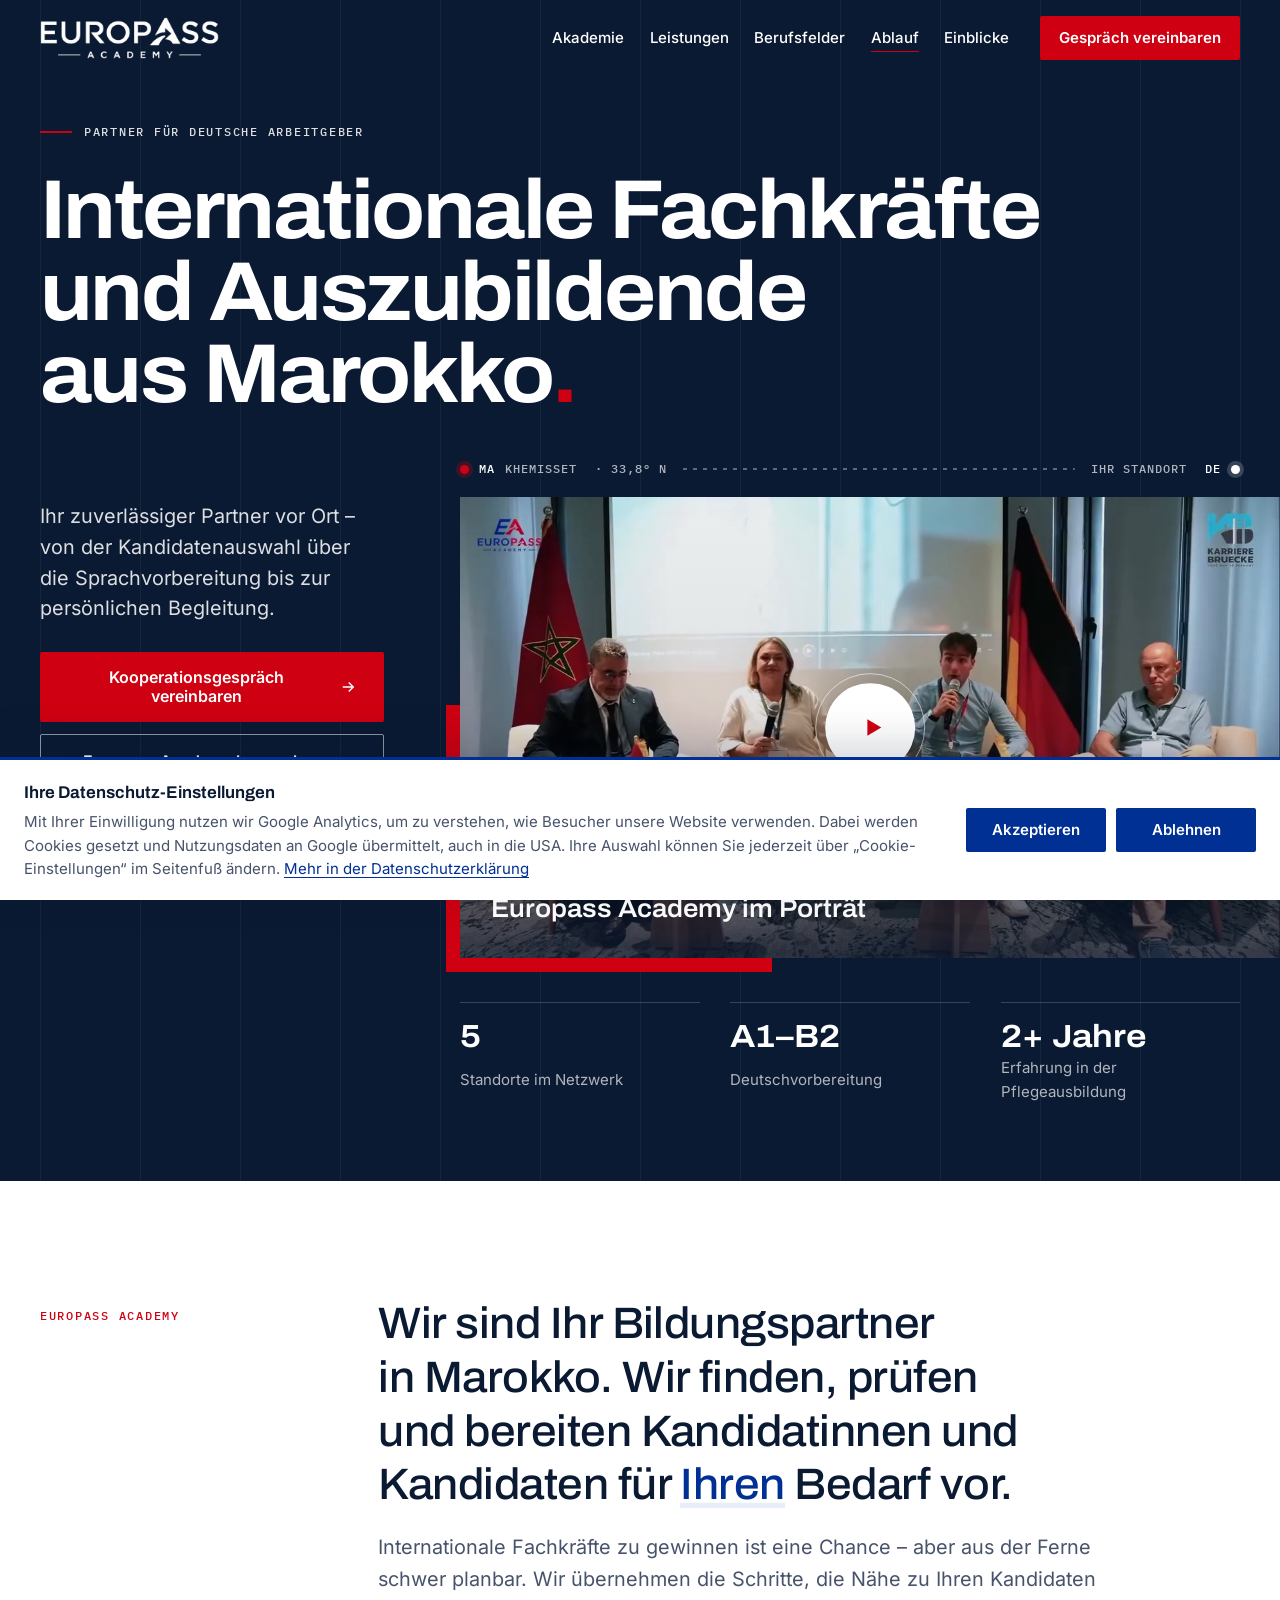
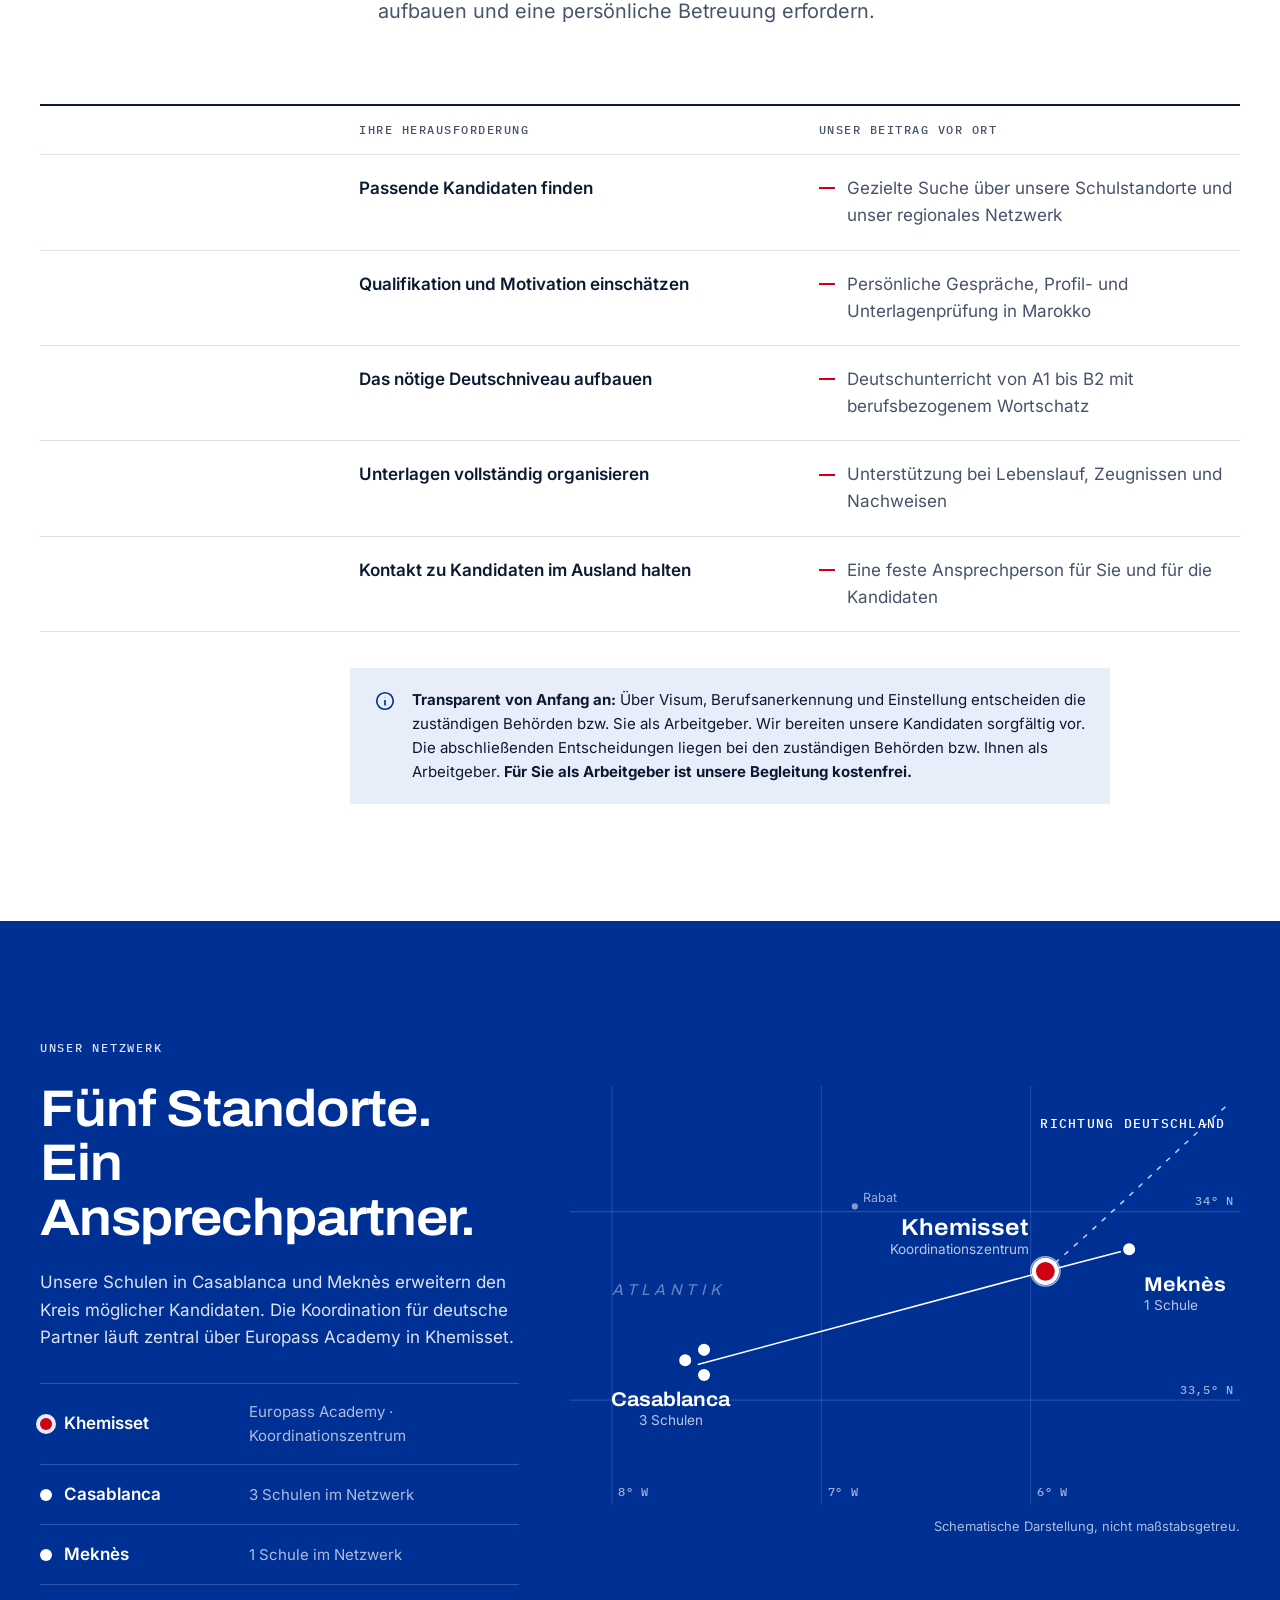
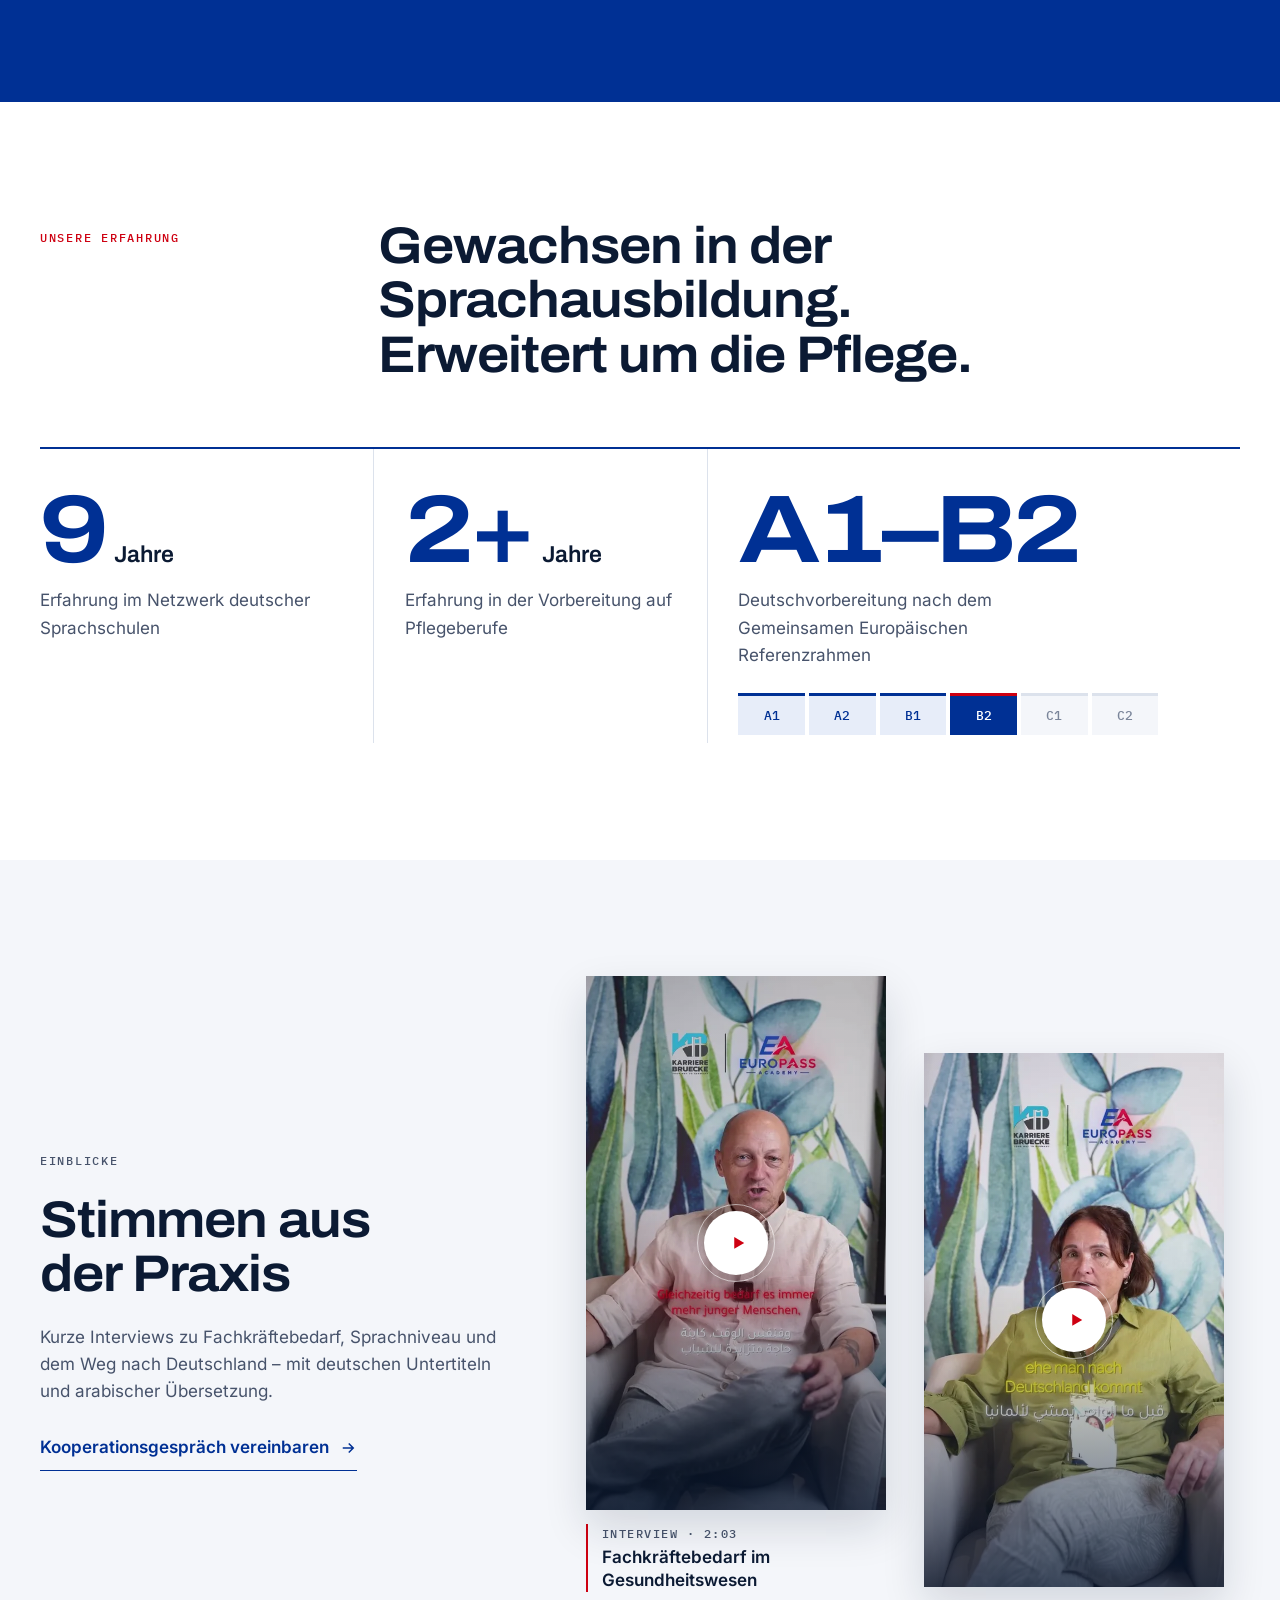
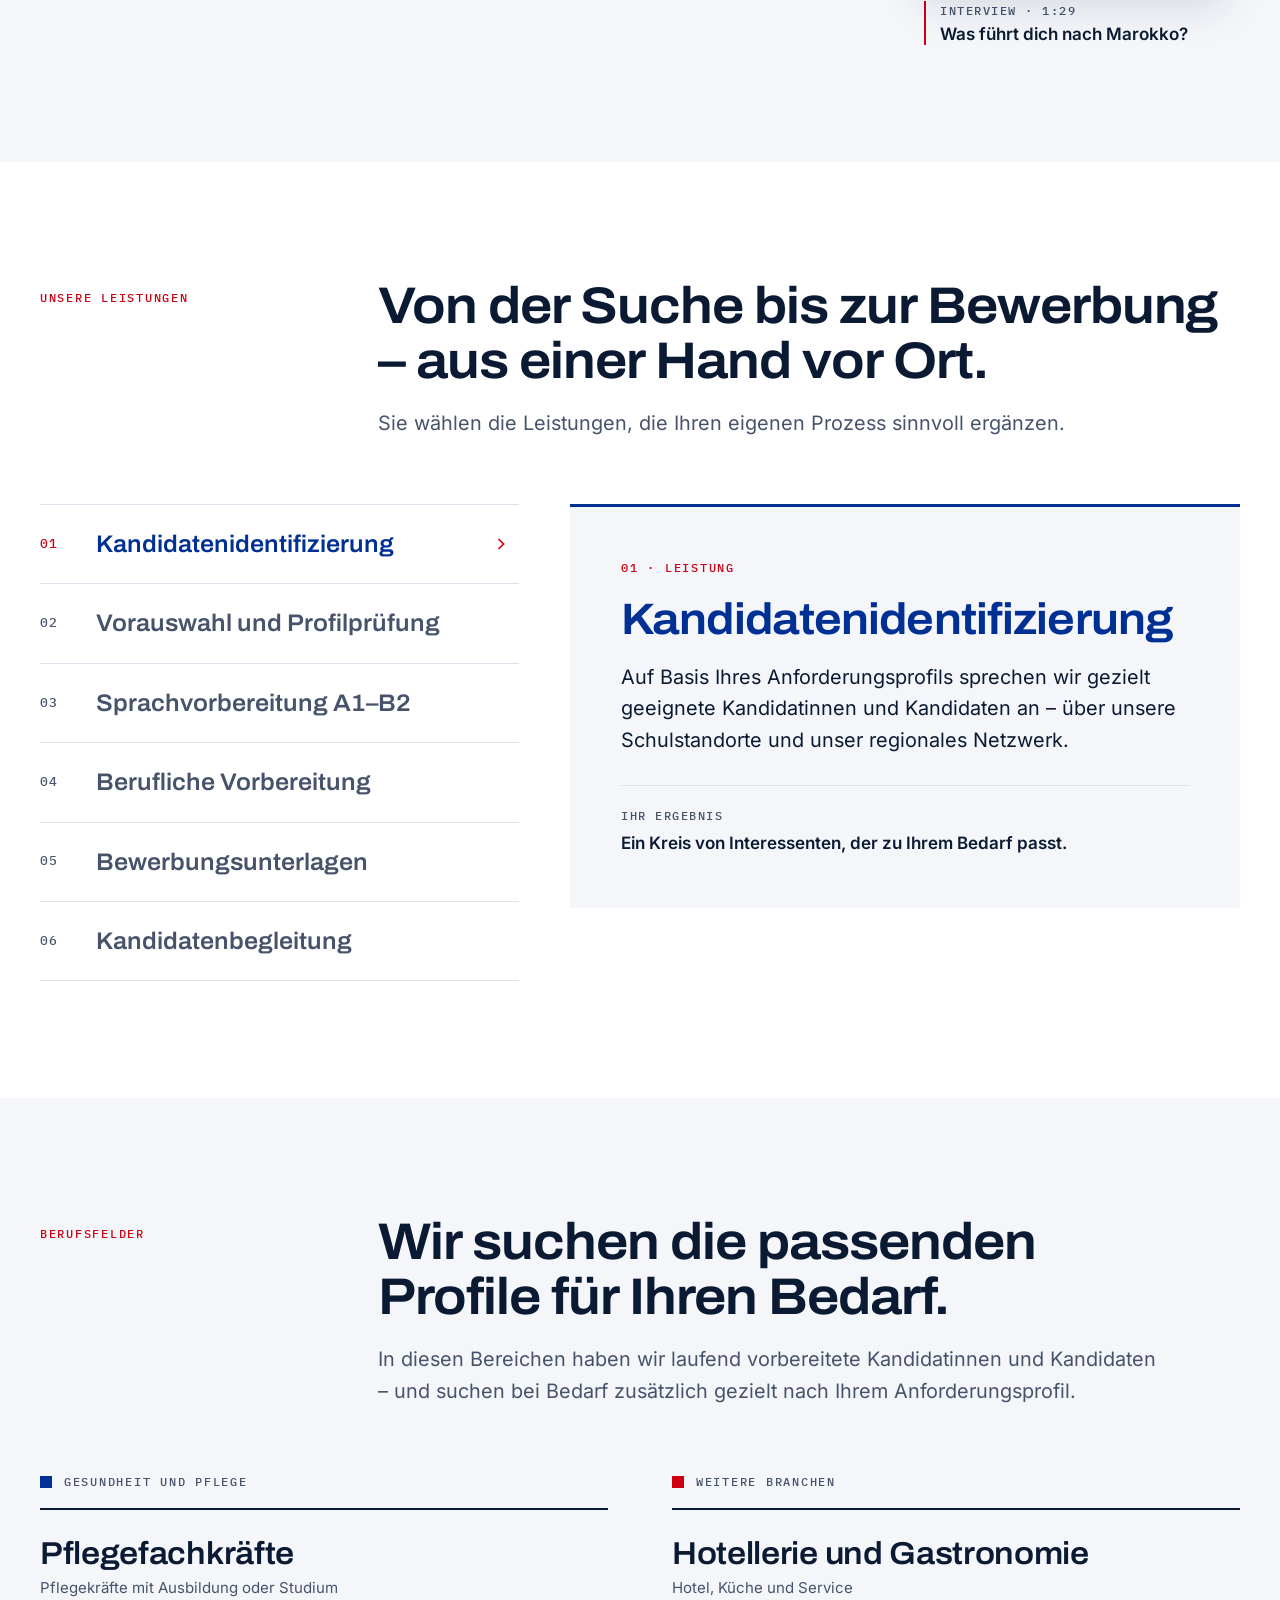
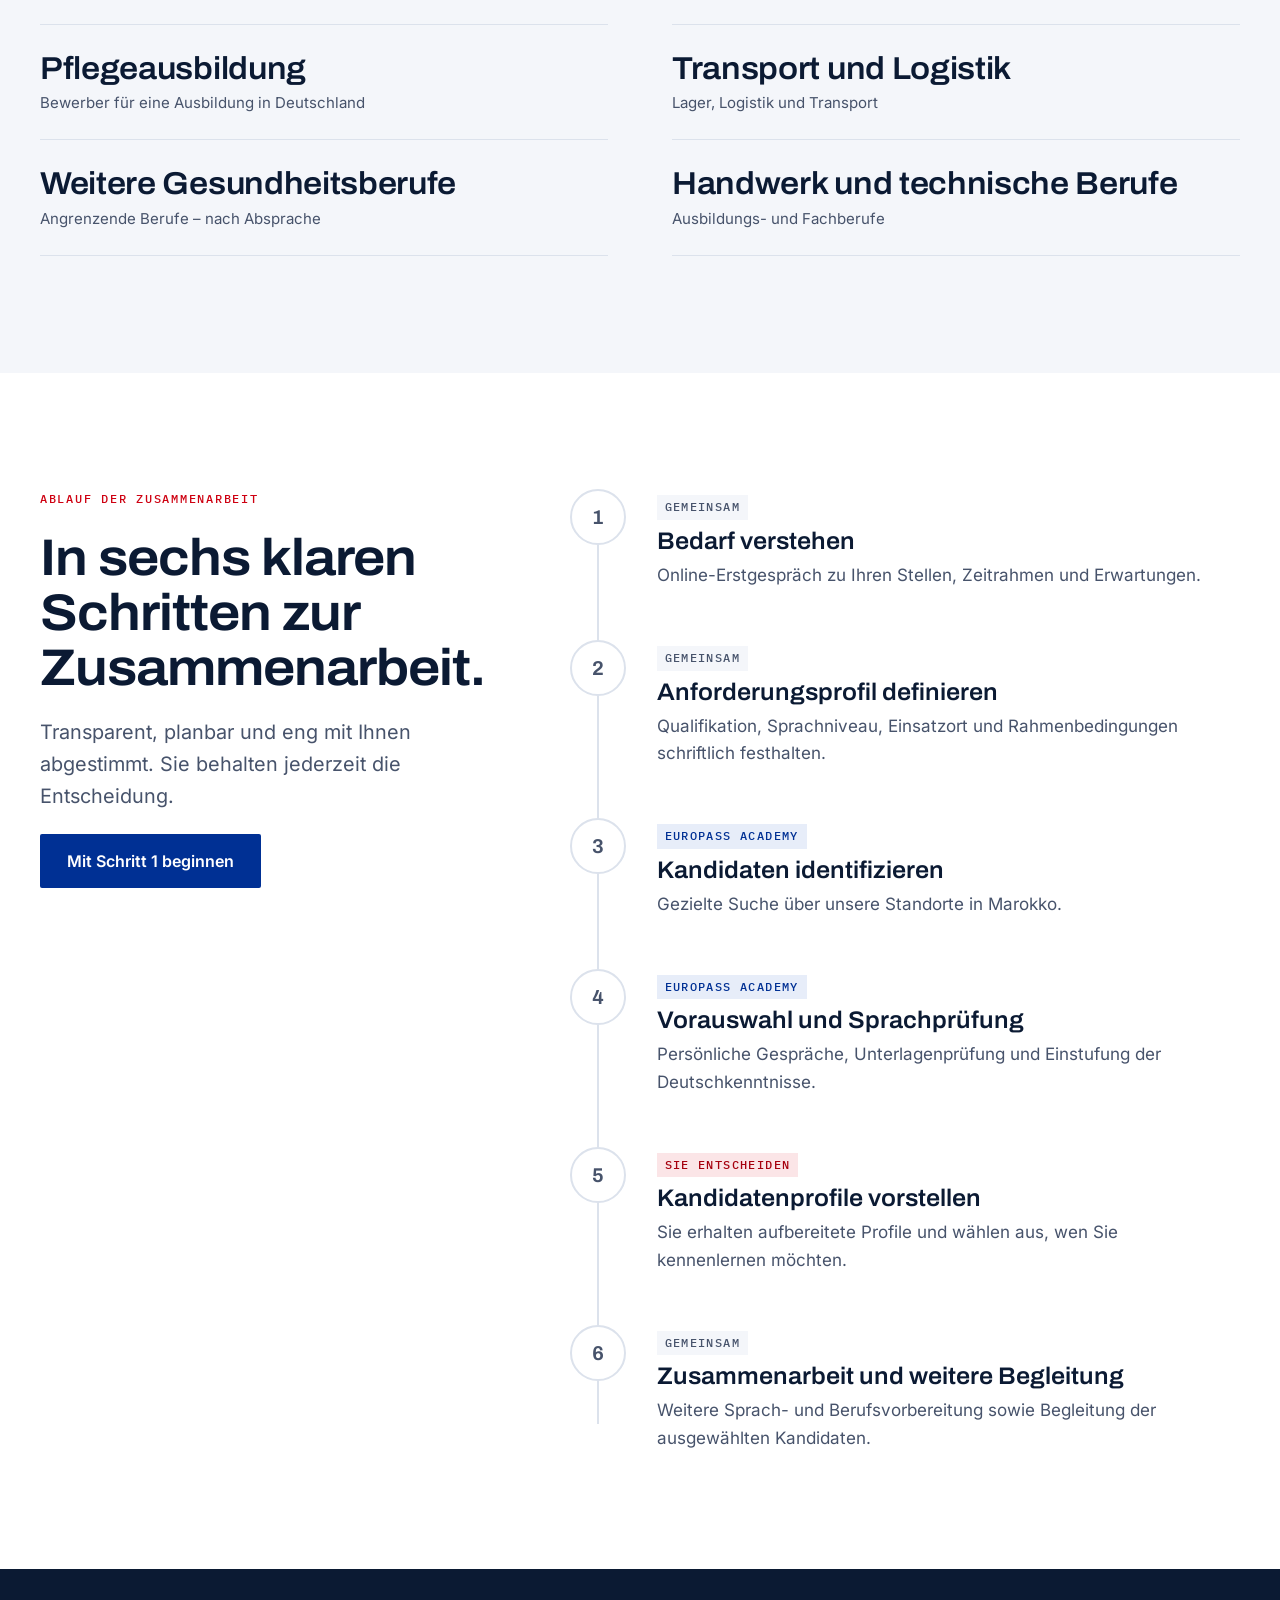
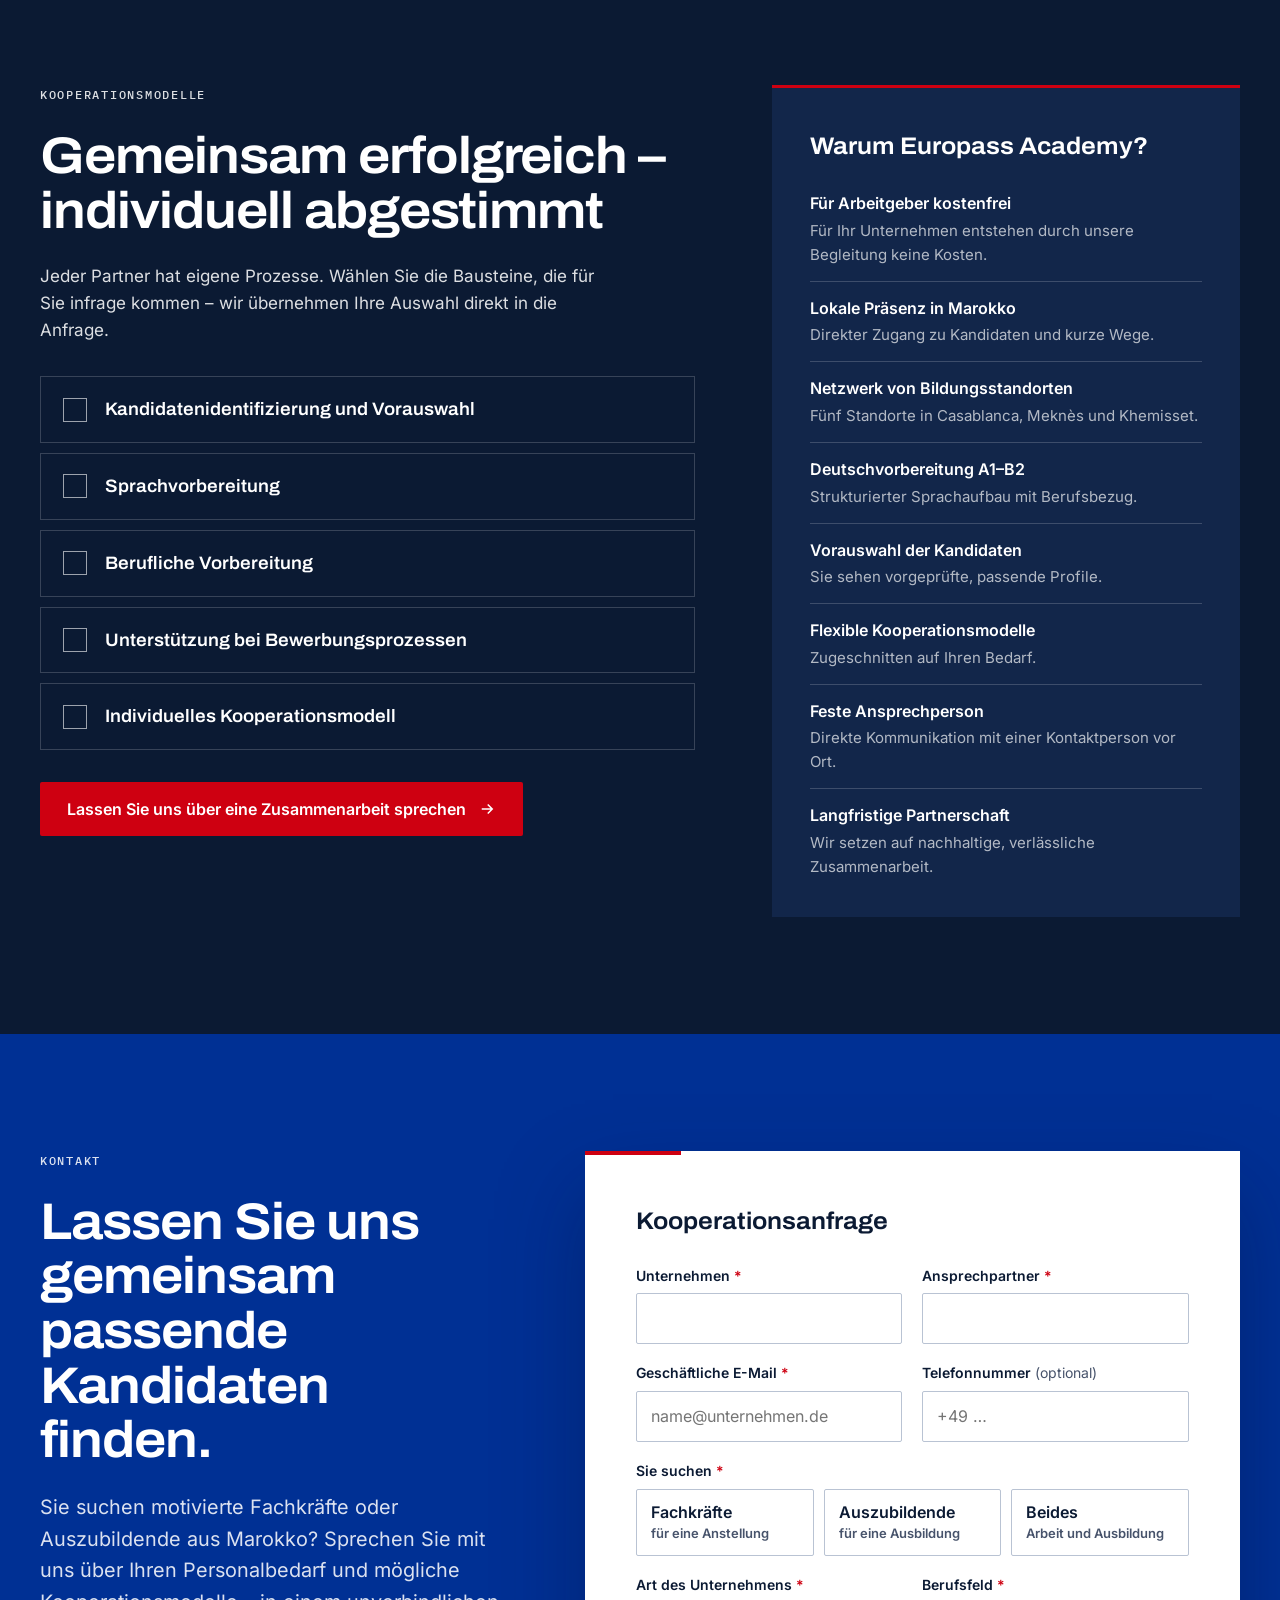
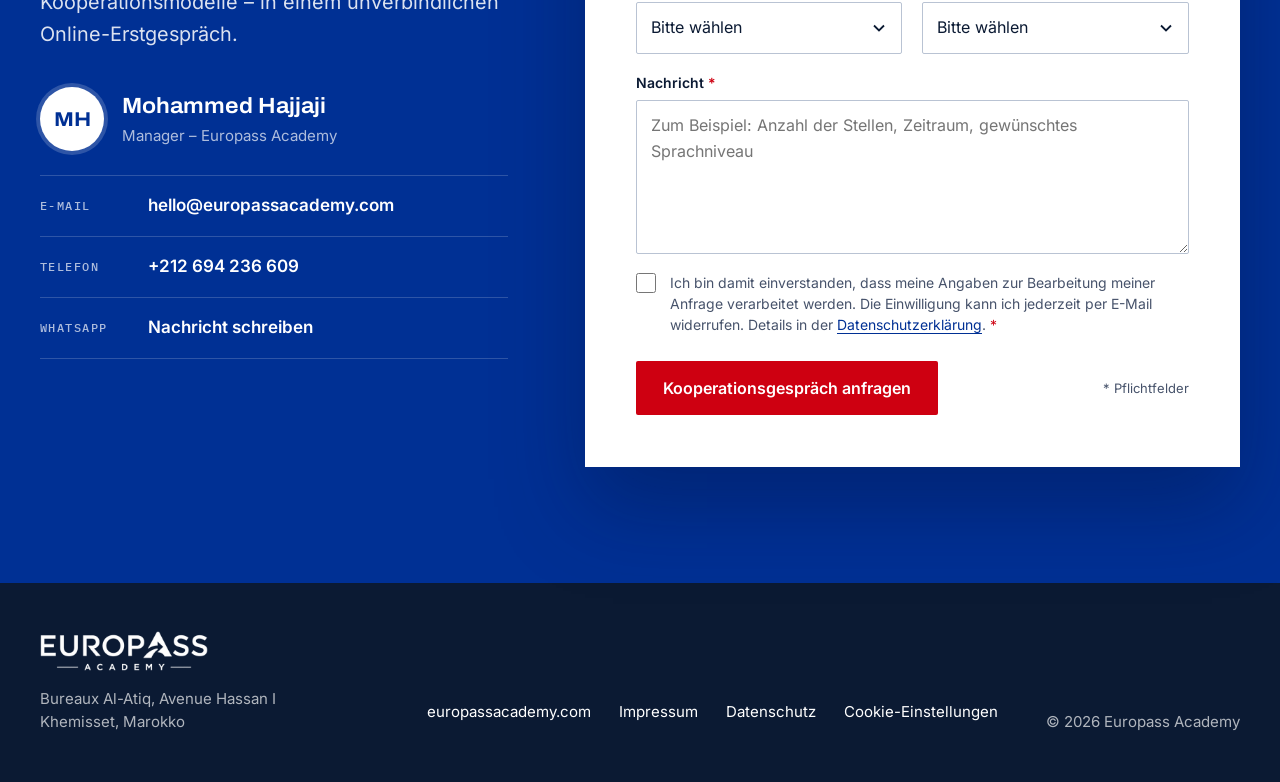
==== commit db049f72: "Berufsfelder: laufend vorbereitete Kandidaten" ====
--- a/index.html
+++ b/index.html
@@ -399,7 +399,7 @@
       <p class="eyebrow">Berufsfelder</p>
       <div>
         <h2 class="h2" id="berufsfelder-title">Wir suchen die passenden Profile für Ihren Bedarf.</h2>
-        <p class="lead">Wir vermitteln nicht aus einem festen Bestand. In diesen Bereichen identifizieren und bereiten wir Kandidaten gezielt nach Ihrem Anforderungsprofil vor.</p>
+        <p class="lead">In diesen Bereichen haben wir laufend vorbereitete Kandidatinnen und Kandidaten – und suchen bei Bedarf zusätzlich gezielt nach Ihrem Anforderungsprofil.</p>
       </div>
     </div>
     <div class="fields">
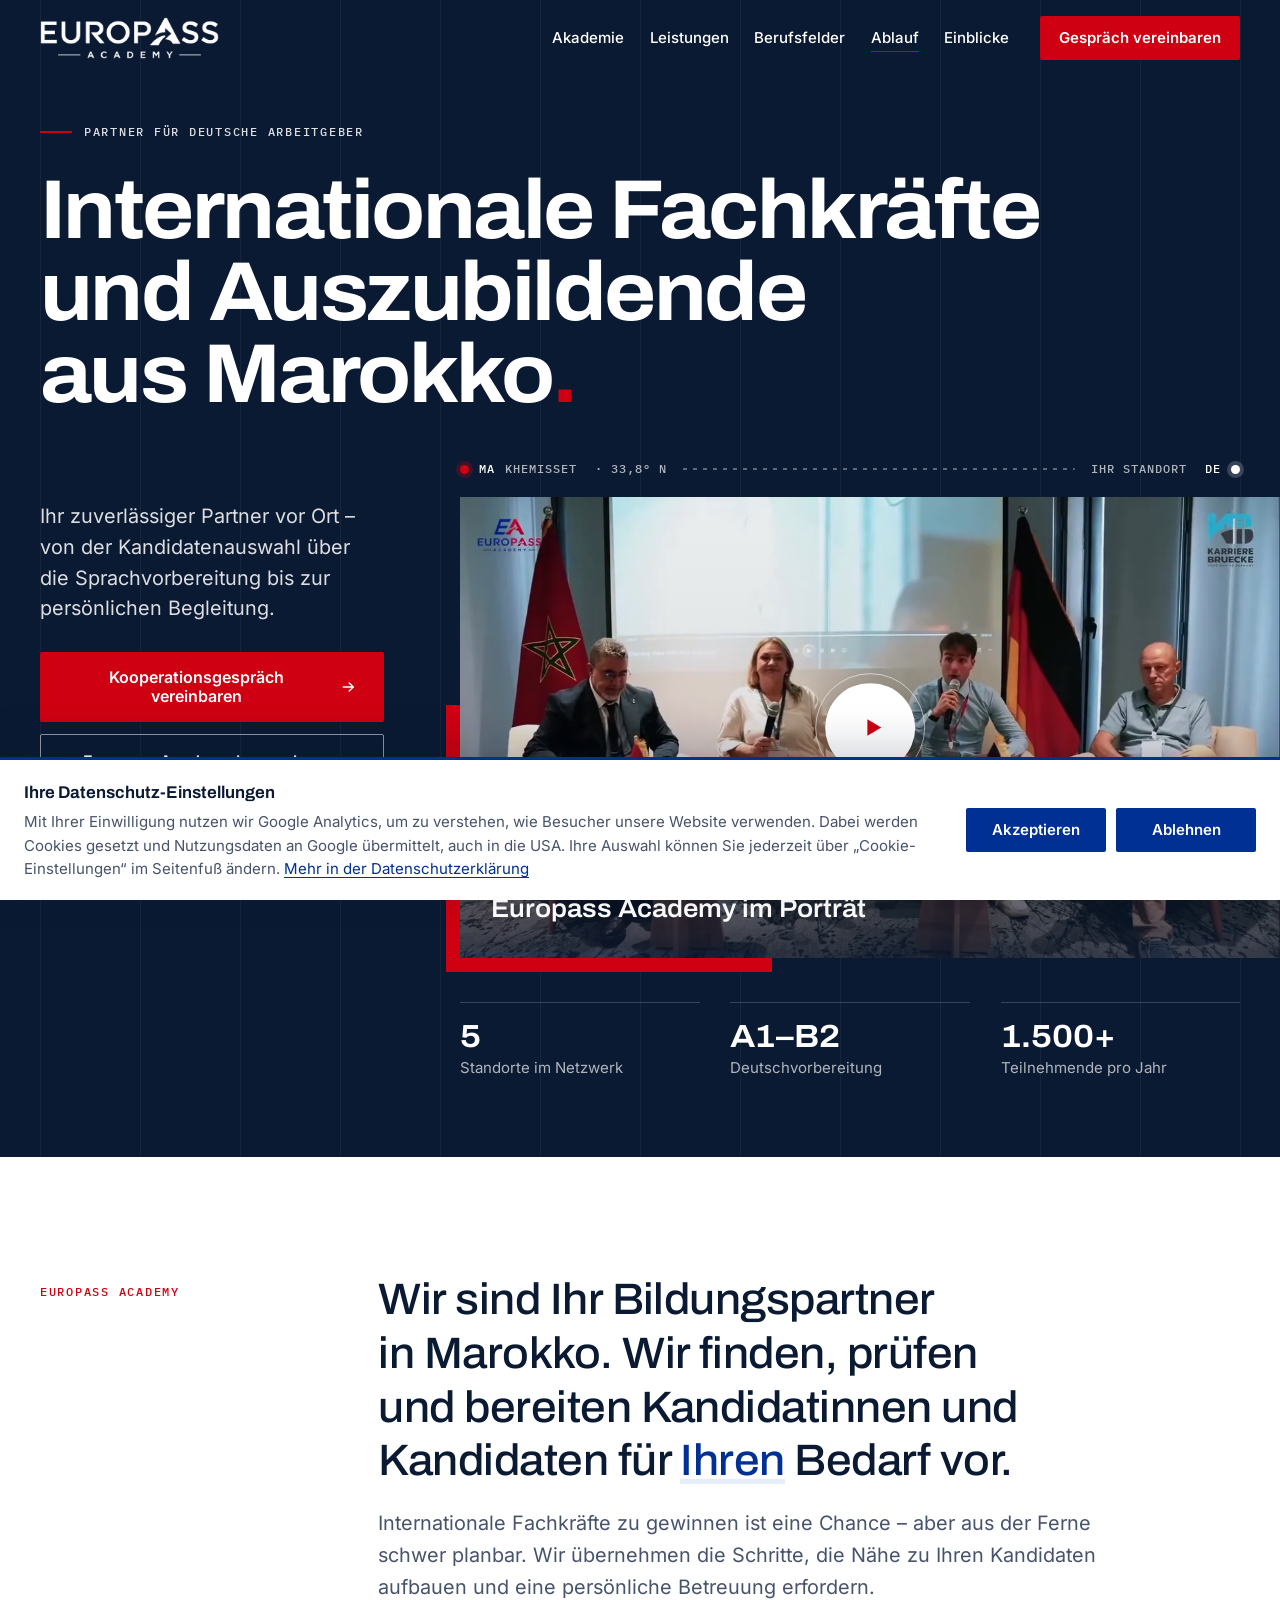
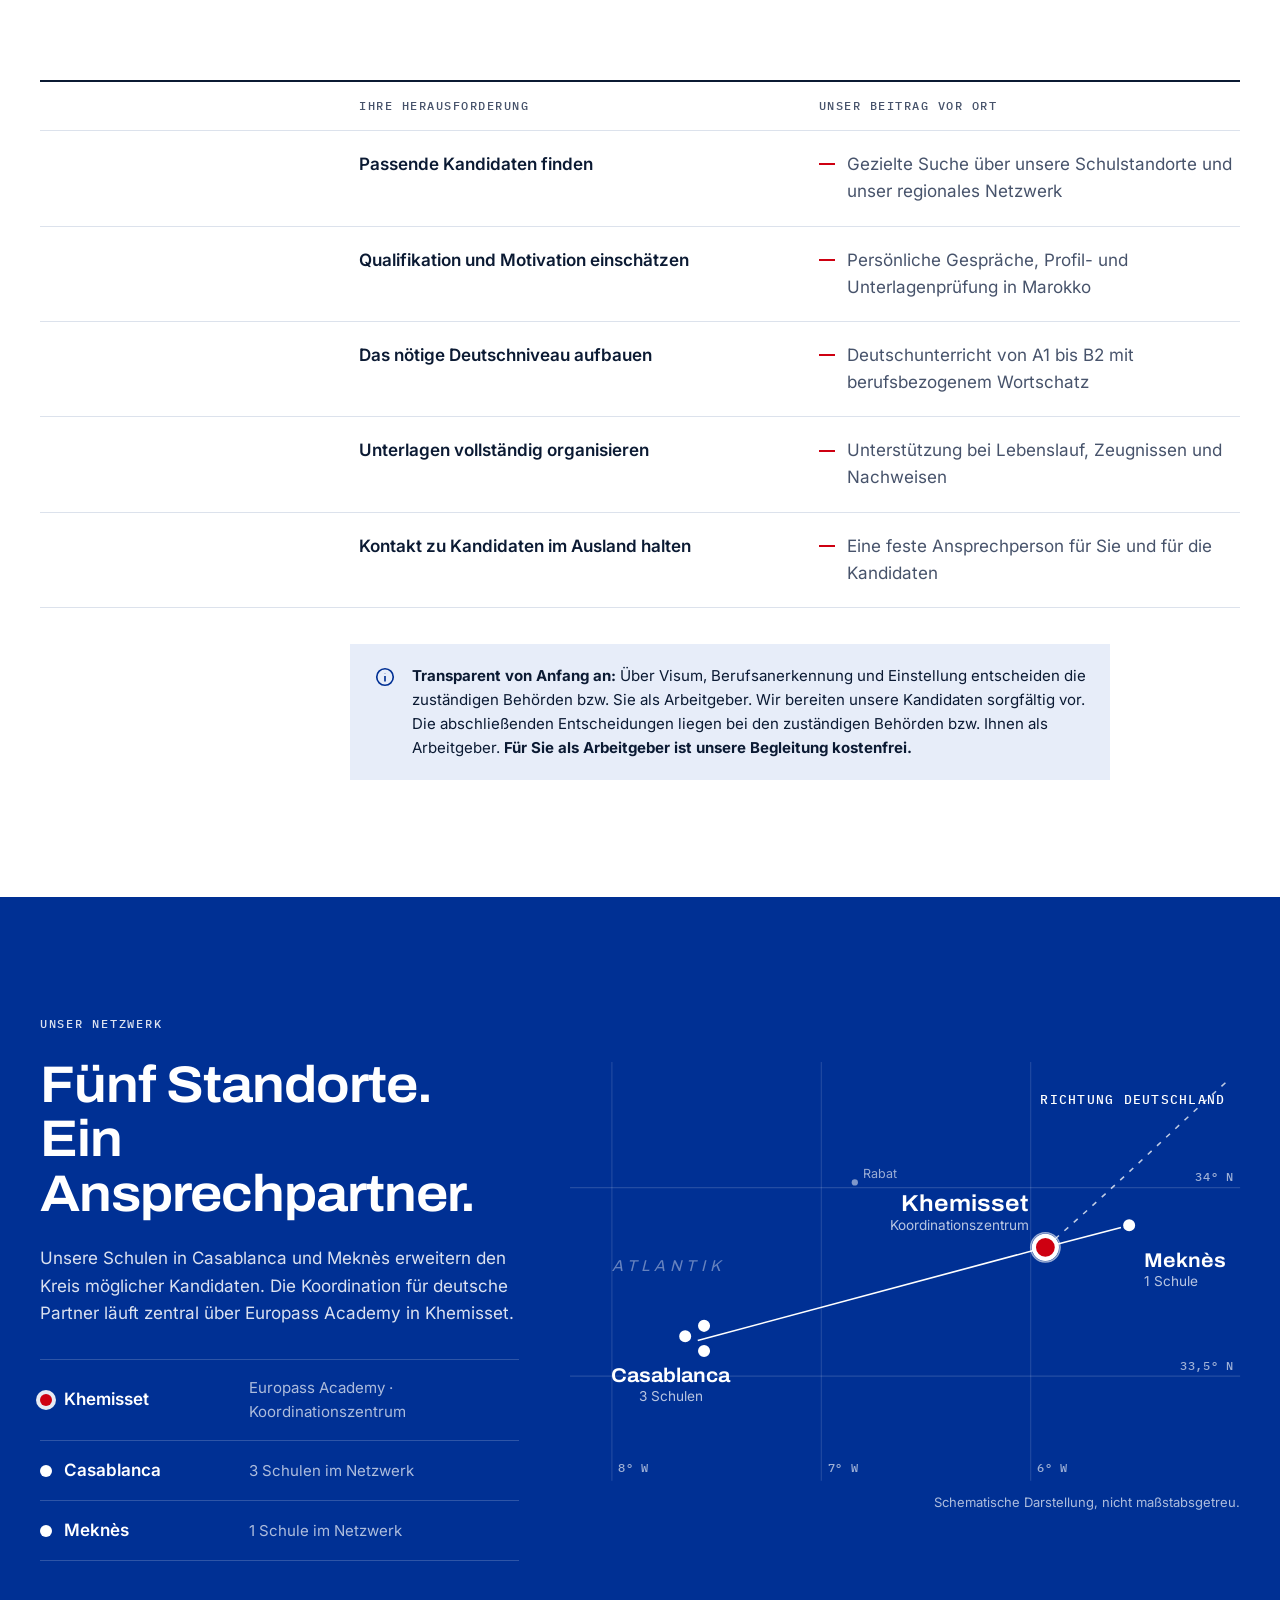
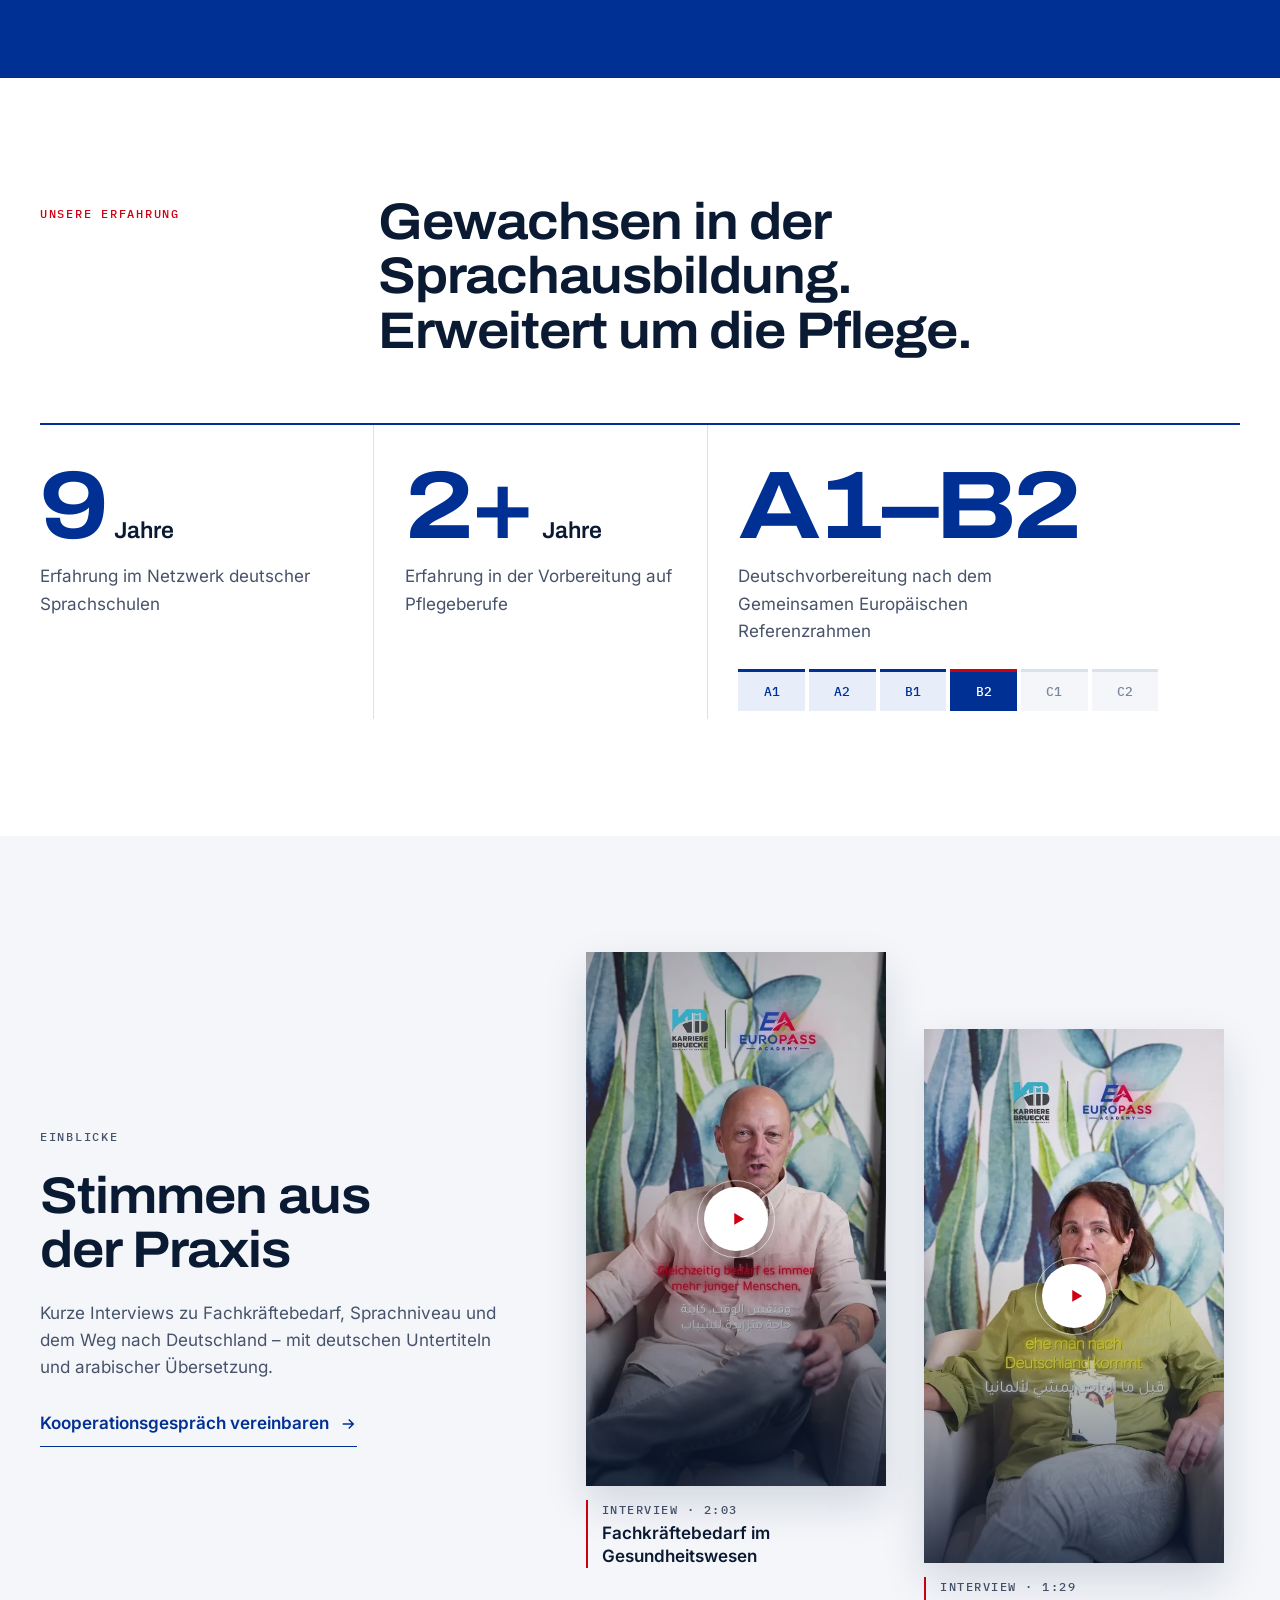
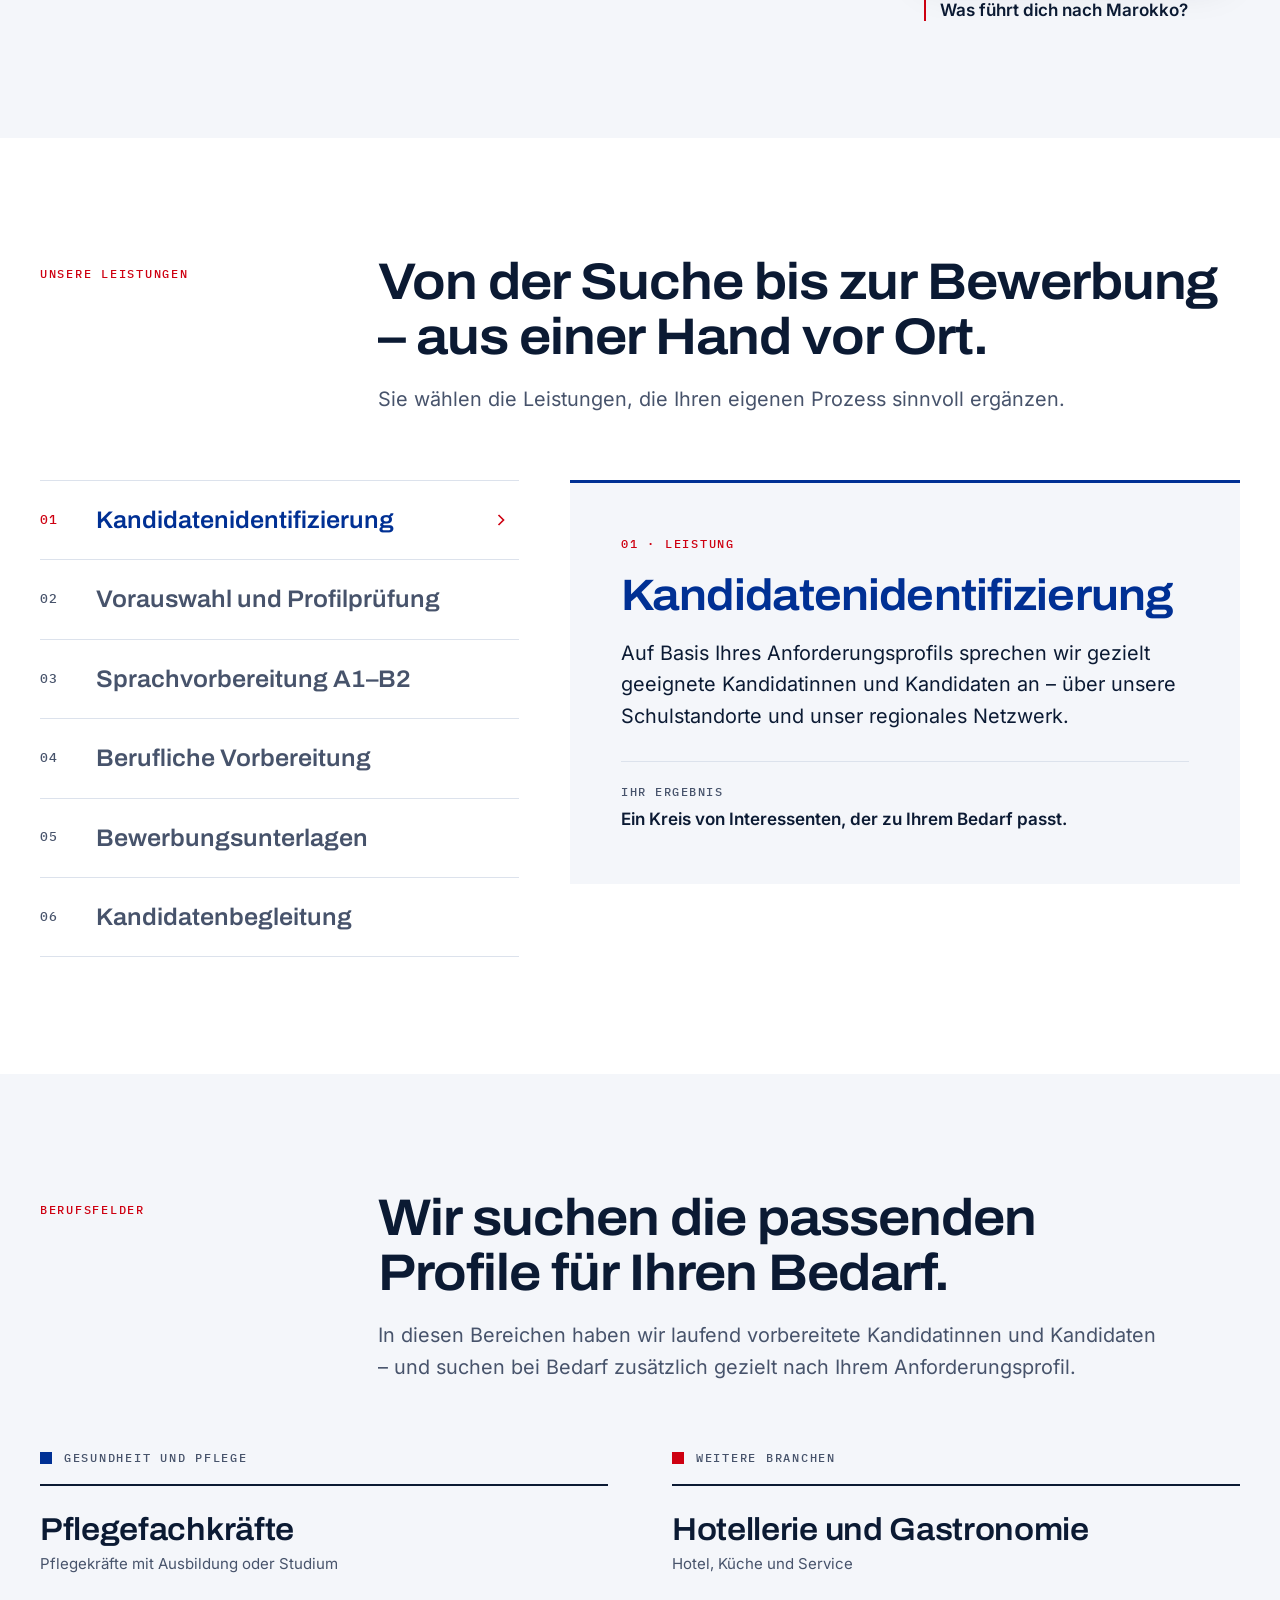
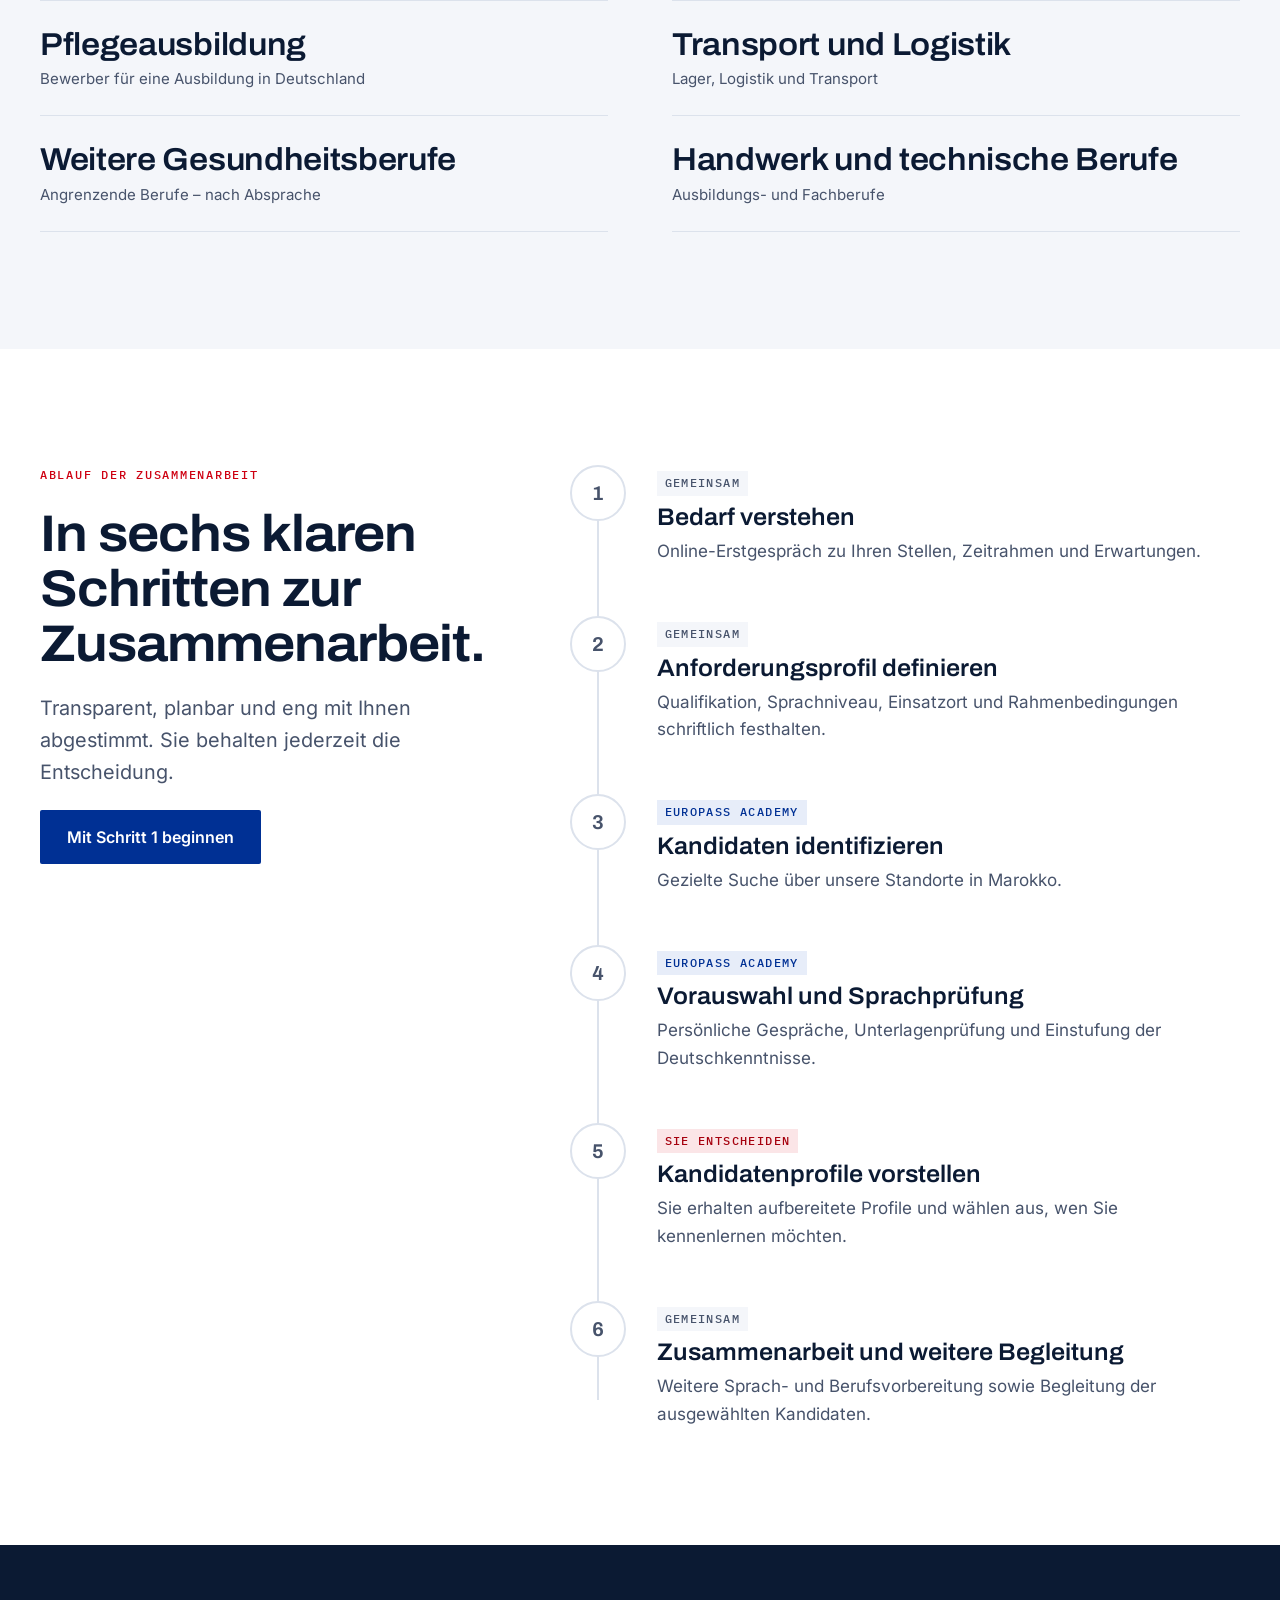
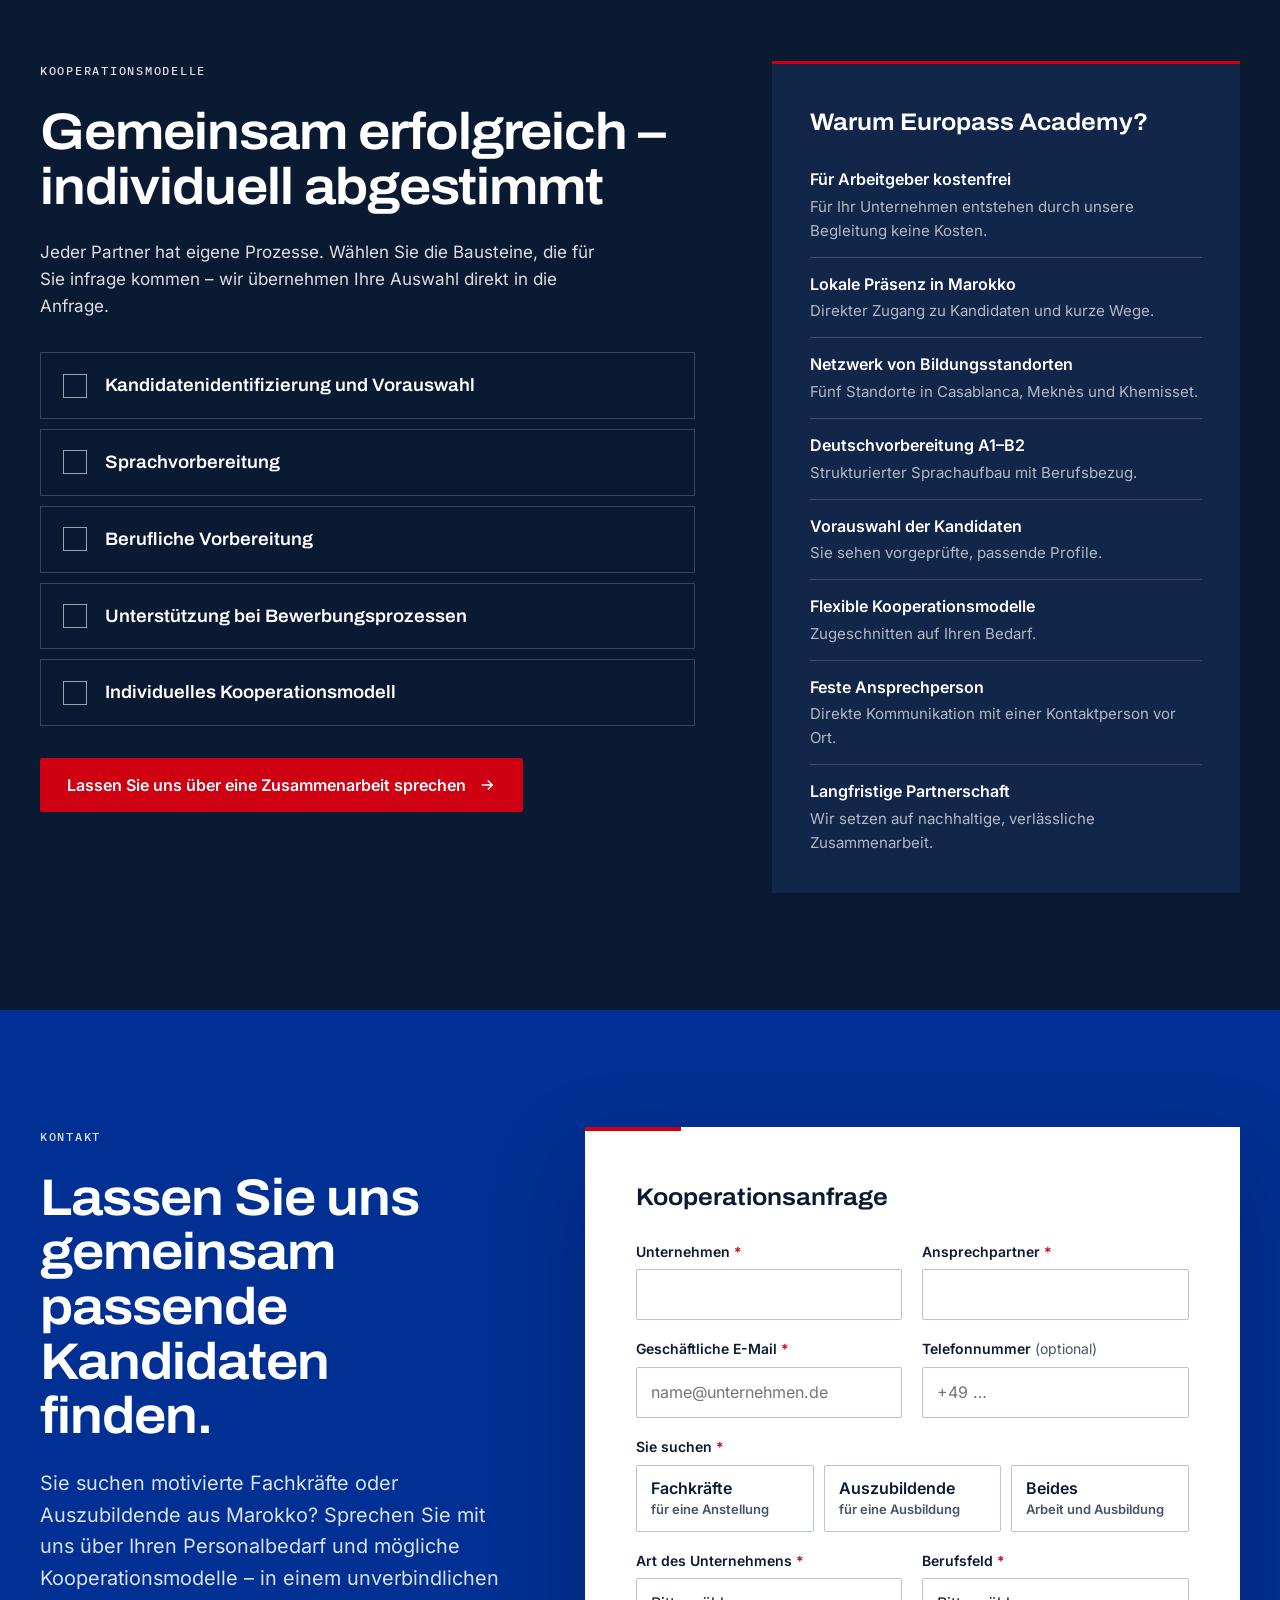
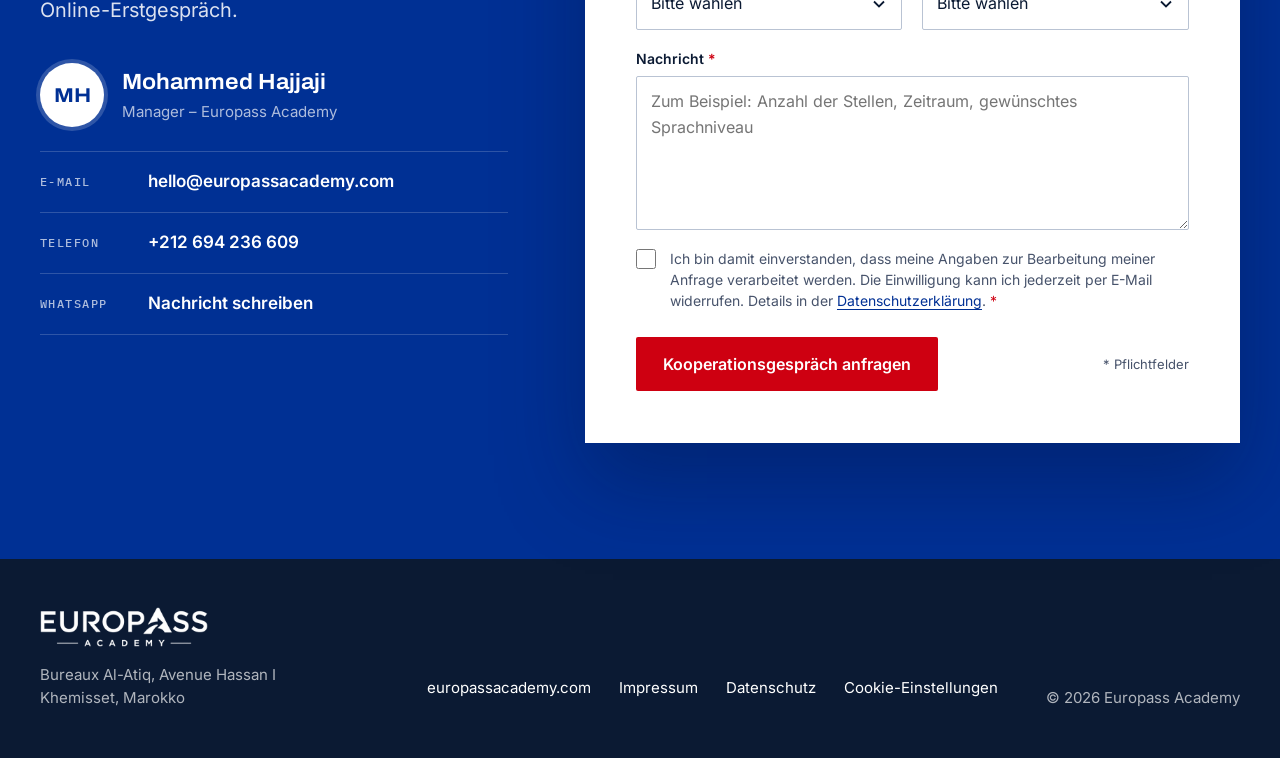
==== commit 3d723614: "Hero: 1.500+ Teilnehmende pro Jahr" ====
--- a/index.html
+++ b/index.html
@@ -115,7 +115,7 @@
     <ul class="hero__facts" aria-label="Europass Academy in Zahlen">
       <li><strong>5</strong><span>Standorte im Netzwerk</span></li>
       <li><strong>A1–B2</strong><span>Deutschvorbereitung</span></li>
-      <li><strong>2+ Jahre</strong><span>Erfahrung in der Pflegeausbildung</span></li>
+      <li><strong>1.500+</strong><span>Teilnehmende pro Jahr</span></li>
     </ul>
 
     <figure class="player player--hero" data-player>
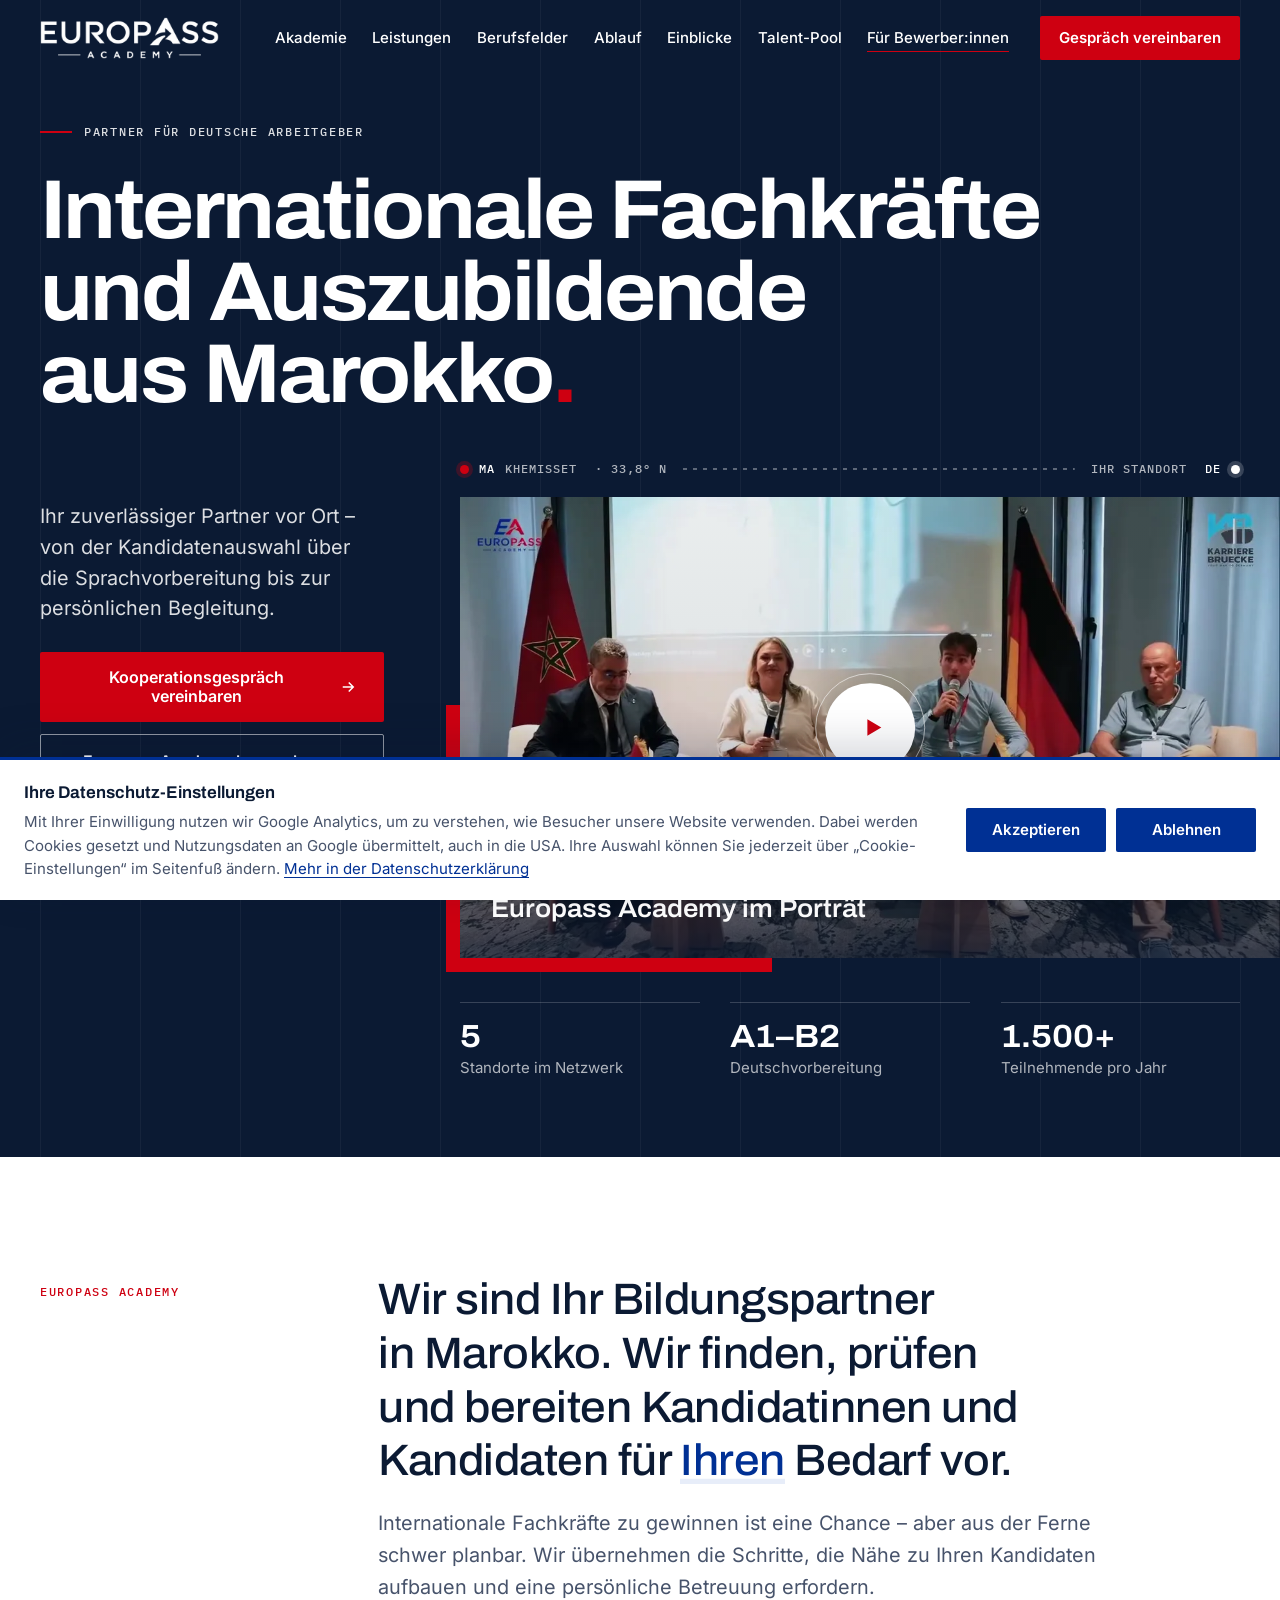
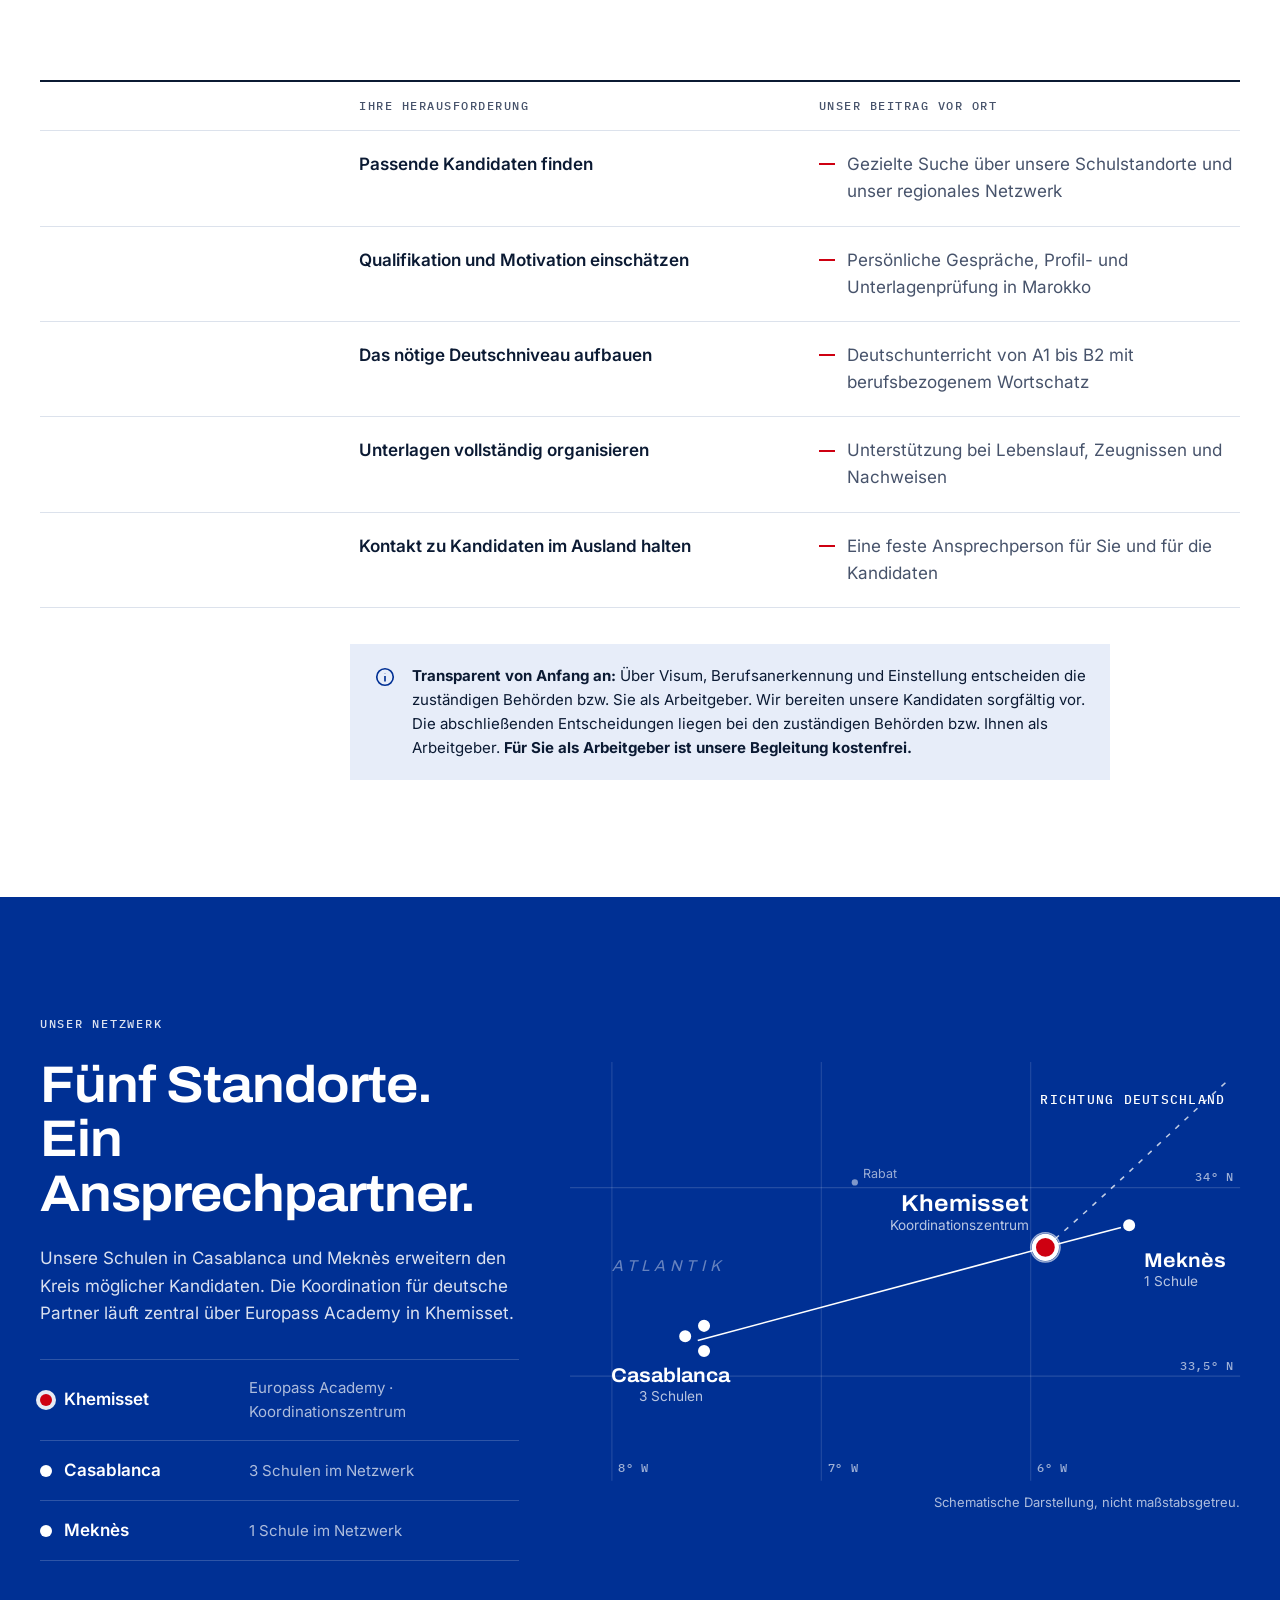
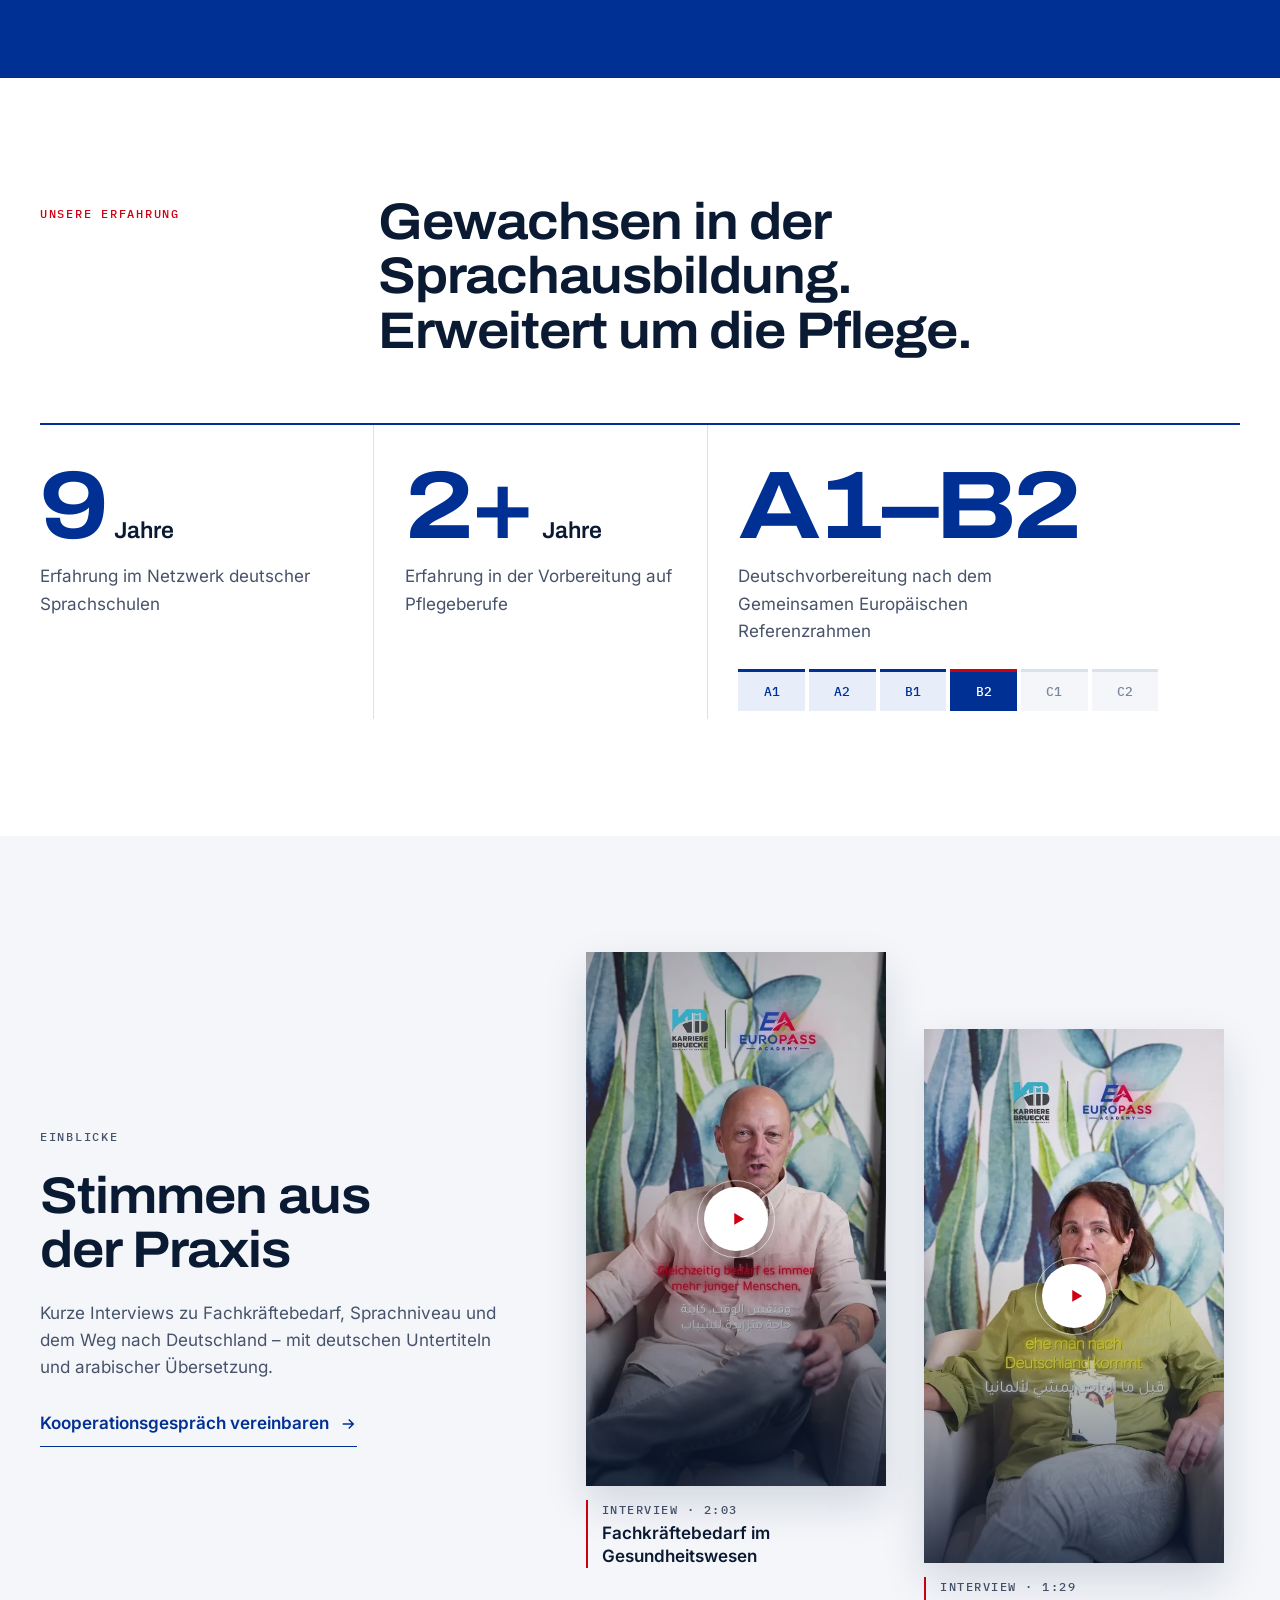
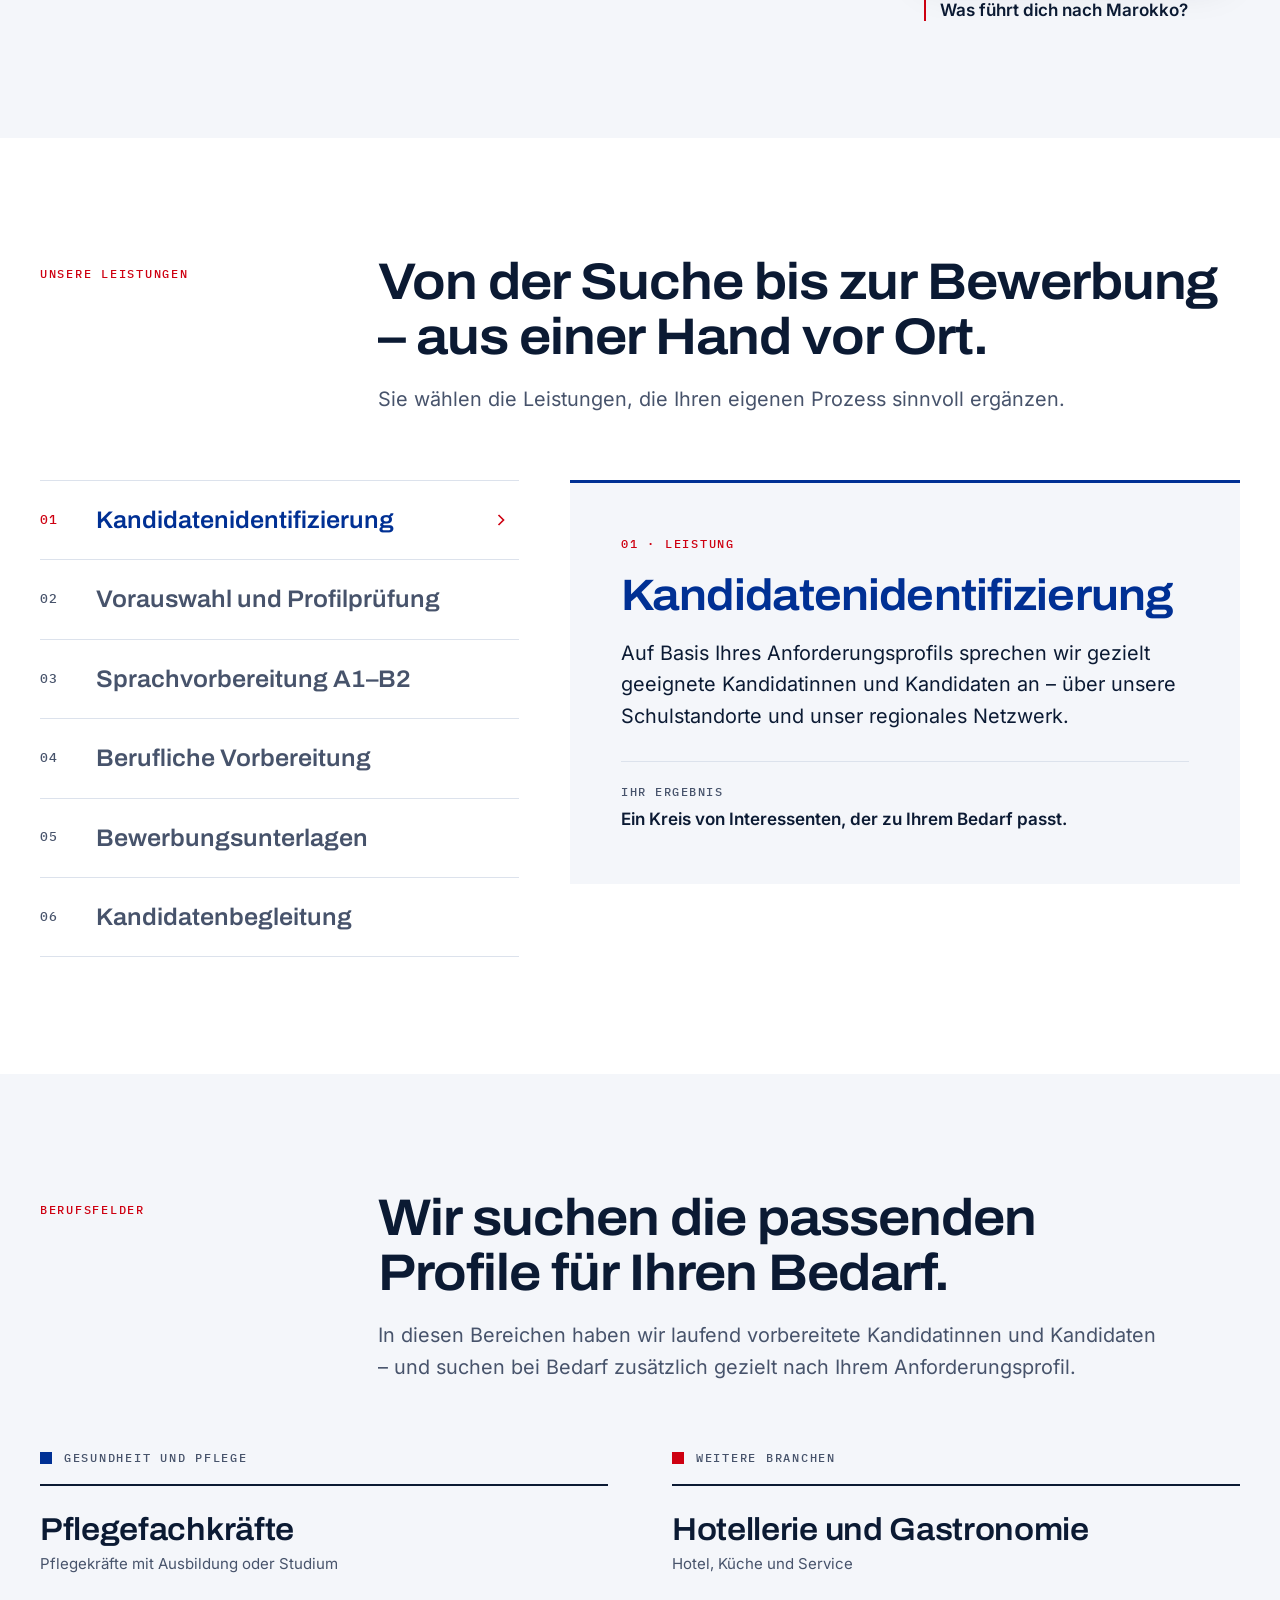
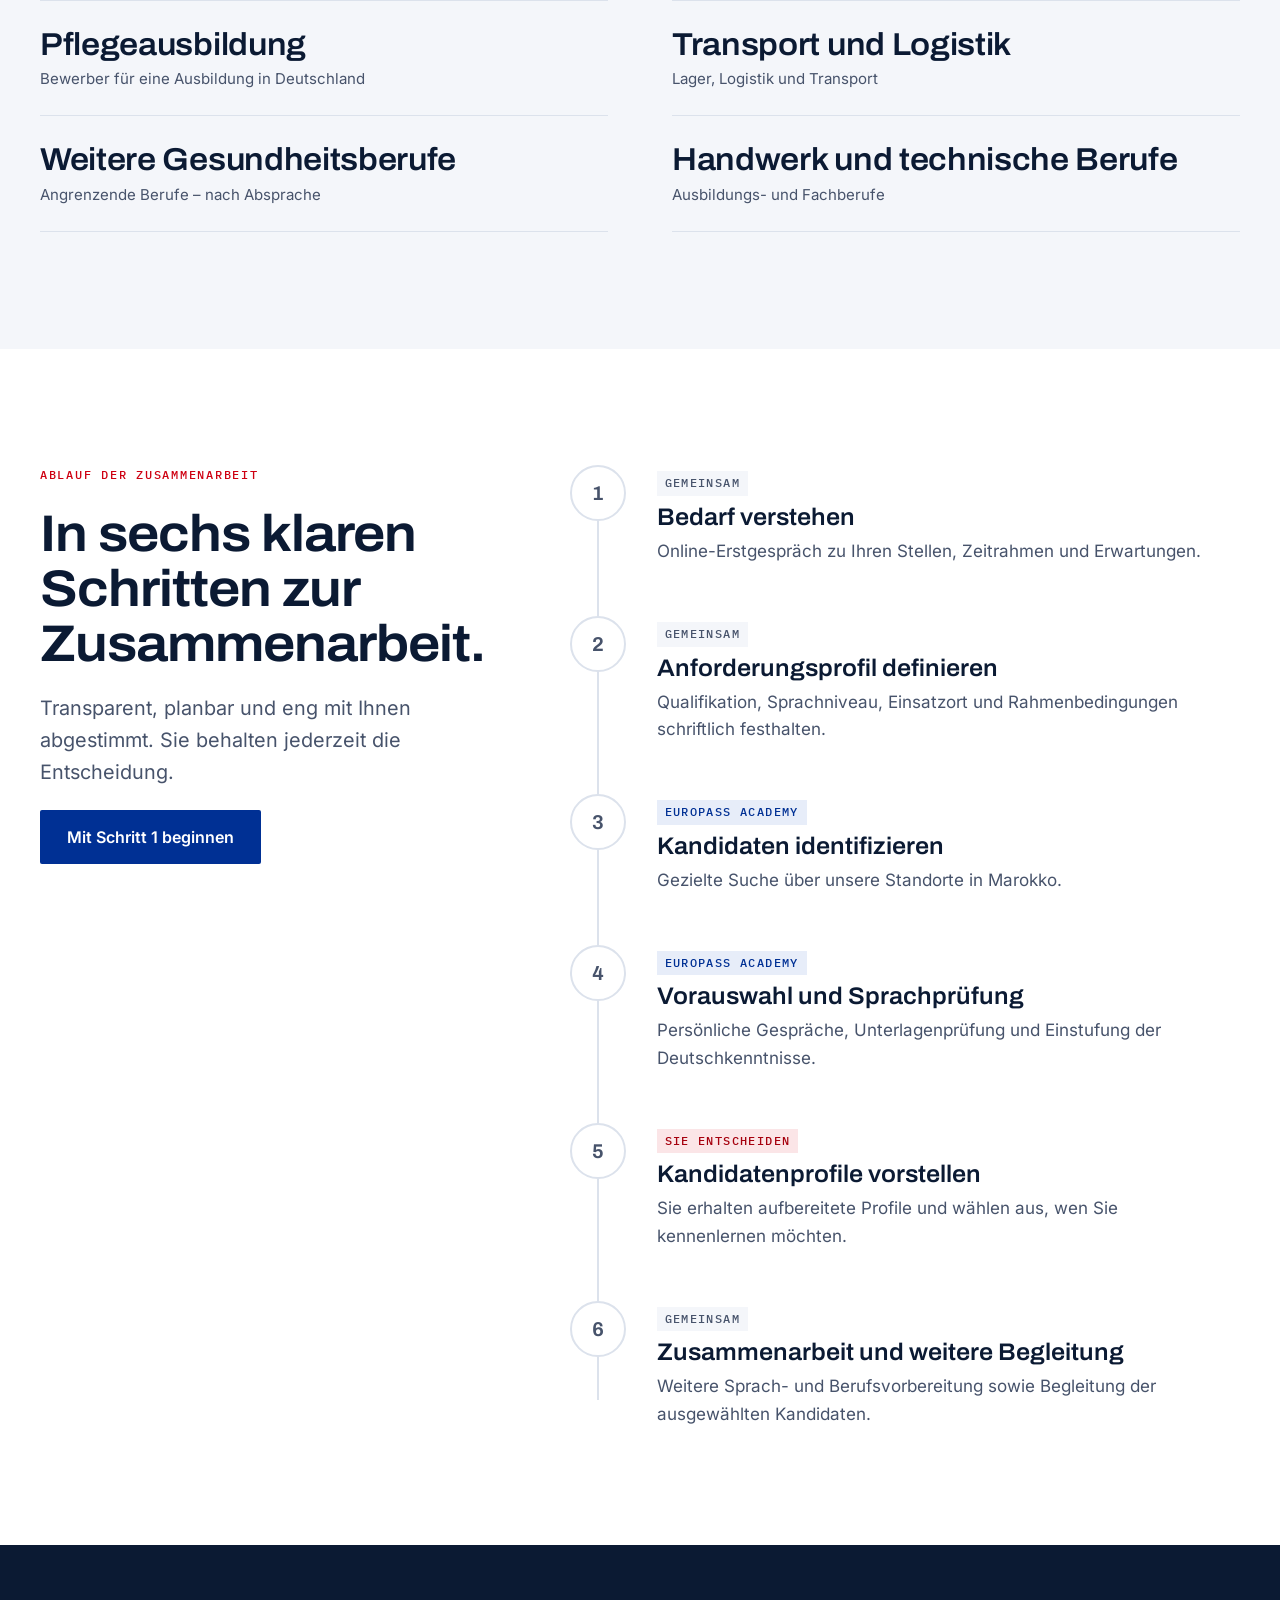
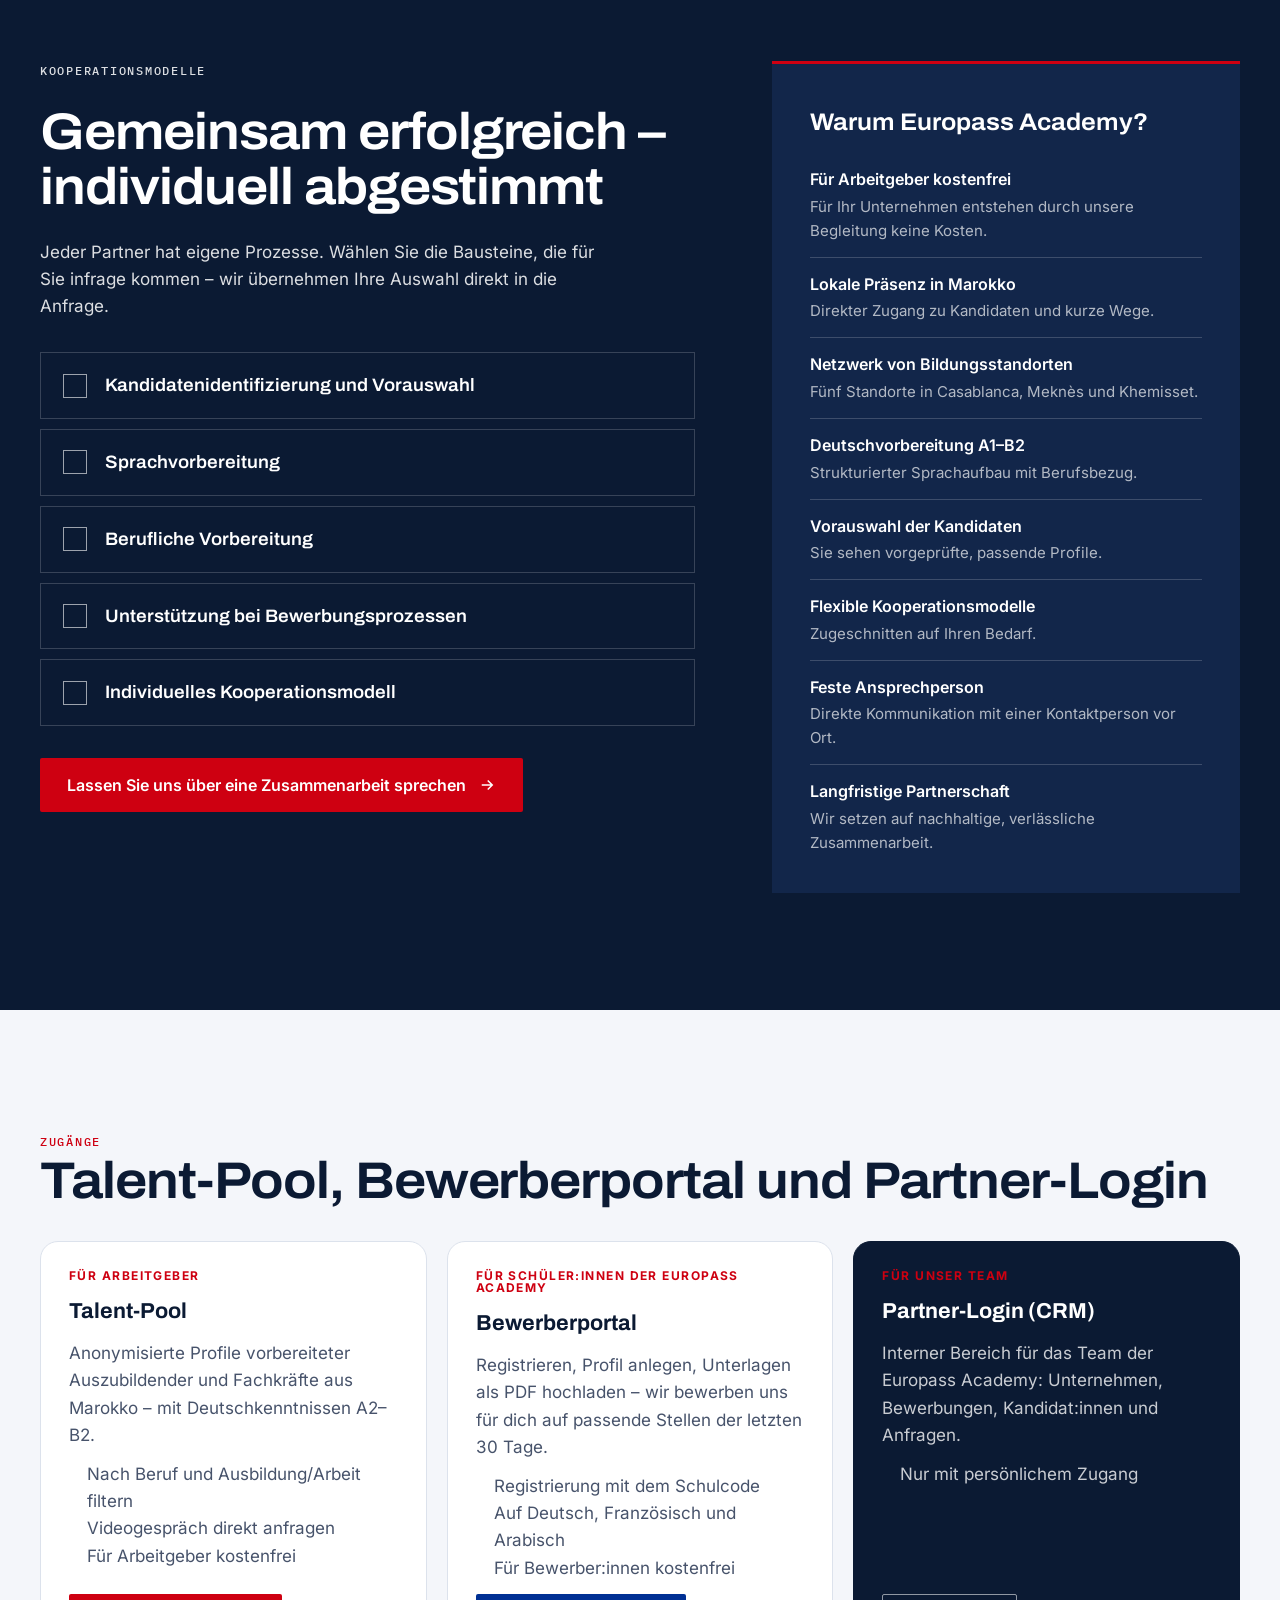
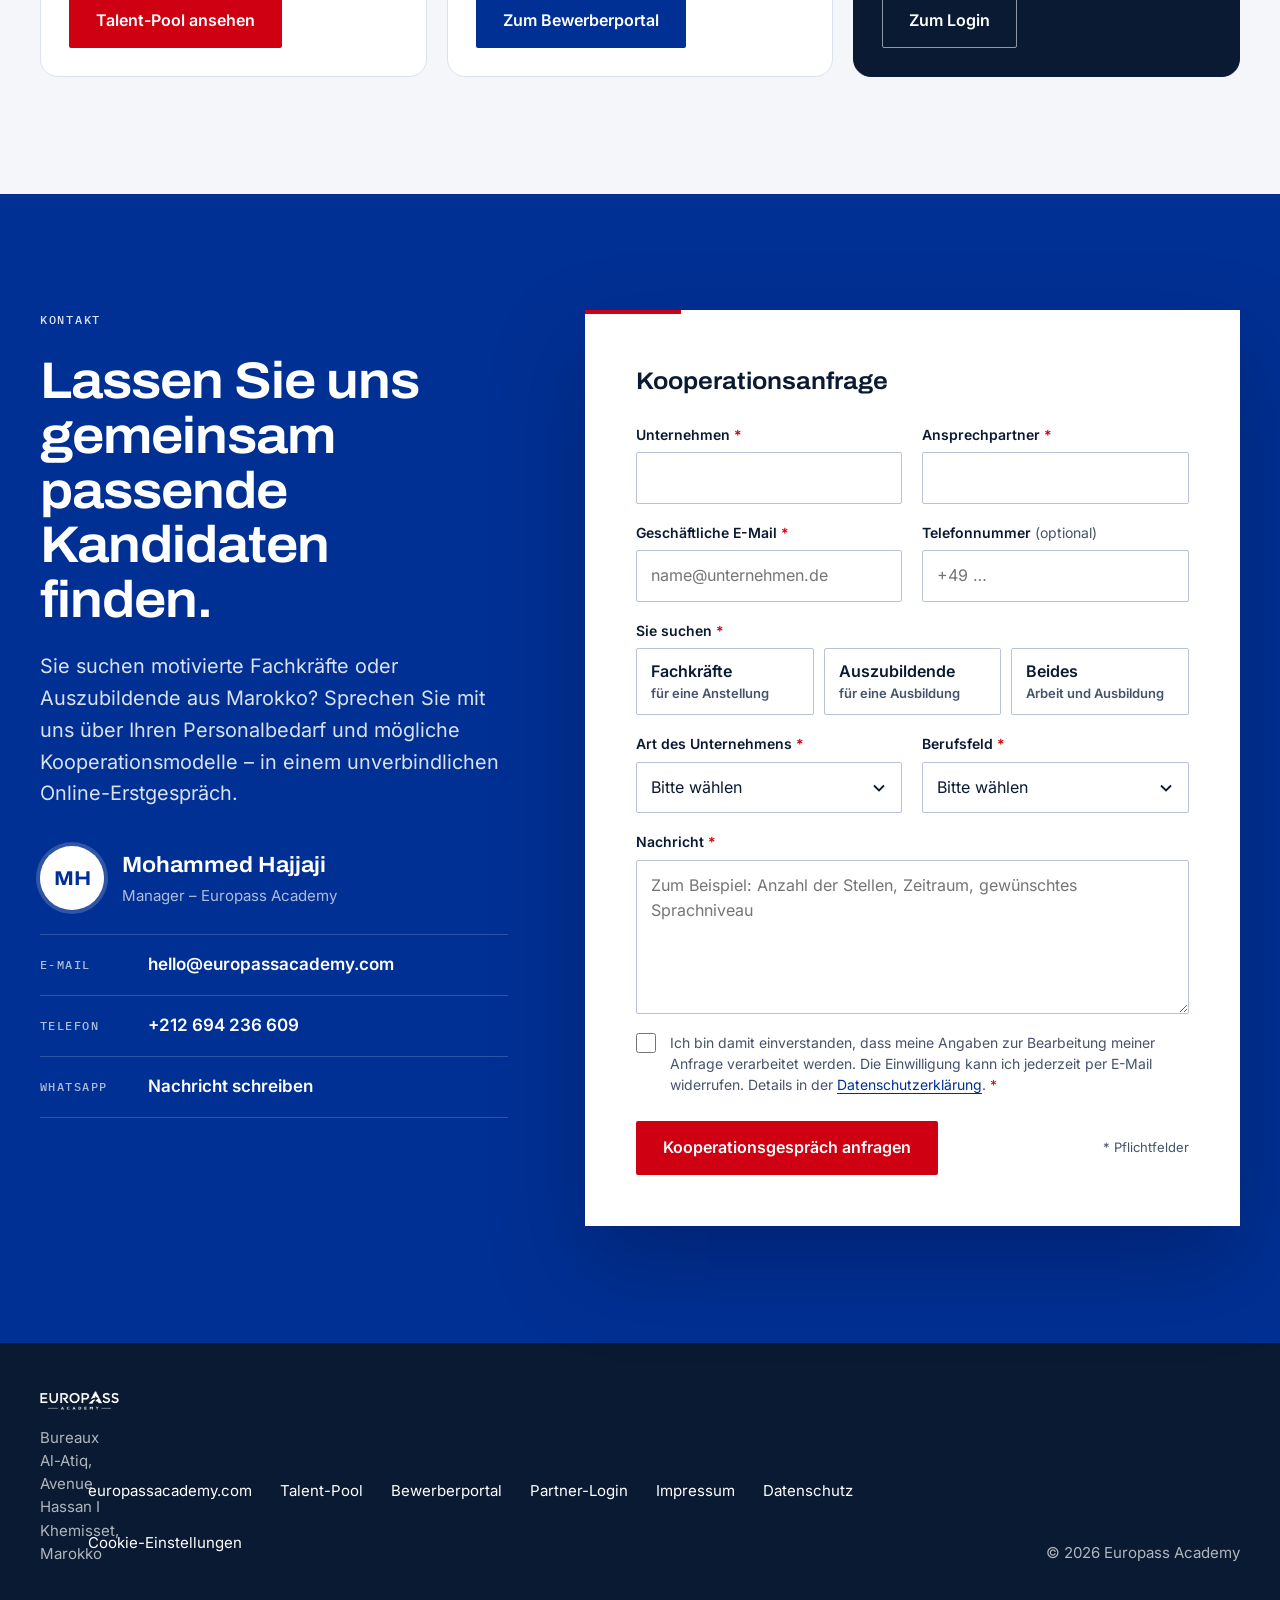
==== commit a2128125: "Talent-Pool, Bewerberportal und Partner-Login verlinken" ====
--- a/index.html
+++ b/index.html
@@ -76,6 +76,8 @@
         <li><a href="#berufsfelder">Berufsfelder</a></li>
         <li><a href="#ablauf">Ablauf</a></li>
         <li><a href="#einblicke">Einblicke</a></li>
+        <li><a href="https://crm.europassacademy.de/talente/">Talent-Pool</a></li>
+        <li><a href="#zugaenge">Für Bewerber:innen</a></li>
       </ul>
       <a class="btn btn--red btn--sm" href="#kontakt">Gespräch vereinbaren</a>
     </nav>
@@ -499,6 +501,48 @@
 </section>
 
 <!-- ============ KONTAKT ============ -->
+<section class="section section--grey" id="zugaenge" aria-labelledby="zugaenge-title">
+  <style>
+    .zugaenge { display: grid; grid-template-columns: repeat(3, 1fr); gap: 20px; margin-top: 32px; }
+    .zugang { background: #fff; border: 1px solid var(--line); border-radius: 18px; padding: 28px; display: flex; flex-direction: column; gap: 12px; }
+    .zugang__tag { font: 700 12px/1 var(--font-body); letter-spacing: .12em; text-transform: uppercase; color: var(--red); }
+    .zugang h3 { font-family: var(--font-display); font-size: 1.35rem; margin: 0; color: var(--ink); }
+    .zugang p { margin: 0; color: var(--muted); }
+    .zugang ul { margin: 0; padding-left: 18px; color: var(--muted); }
+    .zugang .btn { margin-top: auto; align-self: flex-start; }
+    .zugang--dunkel { background: var(--navy); border-color: var(--navy); }
+    .zugang--dunkel h3 { color: #fff; } .zugang--dunkel p, .zugang--dunkel ul { color: rgba(255,255,255,.78); }
+    @media (max-width: 900px) { .zugaenge { grid-template-columns: 1fr; } }
+  </style>
+  <div class="wrap">
+    <p class="eyebrow">Zugänge</p>
+    <h2 class="h2" id="zugaenge-title">Talent-Pool, Bewerberportal und Partner-Login</h2>
+    <div class="zugaenge">
+      <article class="zugang">
+        <span class="zugang__tag">Für Arbeitgeber</span>
+        <h3>Talent-Pool</h3>
+        <p>Anonymisierte Profile vorbereiteter Auszubildender und Fachkräfte aus Marokko – mit Deutschkenntnissen A2–B2.</p>
+        <ul><li>Nach Beruf und Ausbildung/Arbeit filtern</li><li>Videogespräch direkt anfragen</li><li>Für Arbeitgeber kostenfrei</li></ul>
+        <a class="btn btn--red" href="https://crm.europassacademy.de/talente/">Talent-Pool ansehen</a>
+      </article>
+      <article class="zugang">
+        <span class="zugang__tag">Für Schüler:innen der Europass Academy</span>
+        <h3>Bewerberportal</h3>
+        <p>Registrieren, Profil anlegen, Unterlagen als PDF hochladen – wir bewerben uns für dich auf passende Stellen der letzten 30 Tage.</p>
+        <ul><li>Registrierung mit dem Schulcode</li><li>Auf Deutsch, Französisch und Arabisch</li><li>Für Bewerber:innen kostenfrei</li></ul>
+        <a class="btn btn--blue" href="https://crm.europassacademy.de/portail/?lang=de">Zum Bewerberportal</a>
+      </article>
+      <article class="zugang zugang--dunkel">
+        <span class="zugang__tag">Für unser Team</span>
+        <h3>Partner-Login (CRM)</h3>
+        <p>Interner Bereich für das Team der Europass Academy: Unternehmen, Bewerbungen, Kandidat:innen und Anfragen.</p>
+        <ul><li>Nur mit persönlichem Zugang</li></ul>
+        <a class="btn btn--outline-light" href="https://crm.europassacademy.de/" rel="nofollow">Zum Login</a>
+      </article>
+    </div>
+  </div>
+</section>
+
 <section class="section section--contact" id="kontakt" aria-labelledby="kontakt-title">
   <div class="wrap split split--contact">
     <div class="contact__intro">
@@ -621,6 +665,9 @@
     </div>
     <nav class="site-footer__nav" aria-label="Rechtliches und weitere Links">
       <a href="https://www.europassacademy.com" rel="noopener">europassacademy.com</a>
+      <a href="https://crm.europassacademy.de/talente/">Talent-Pool</a>
+      <a href="https://crm.europassacademy.de/portail/?lang=de">Bewerberportal</a>
+      <a href="https://crm.europassacademy.de/" rel="nofollow">Partner-Login</a>
       <a href="impressum.html">Impressum</a>
       <a href="datenschutz.html">Datenschutz</a>
       <button type="button" class="footer-link" data-consent-open>Cookie-Einstellungen</button>
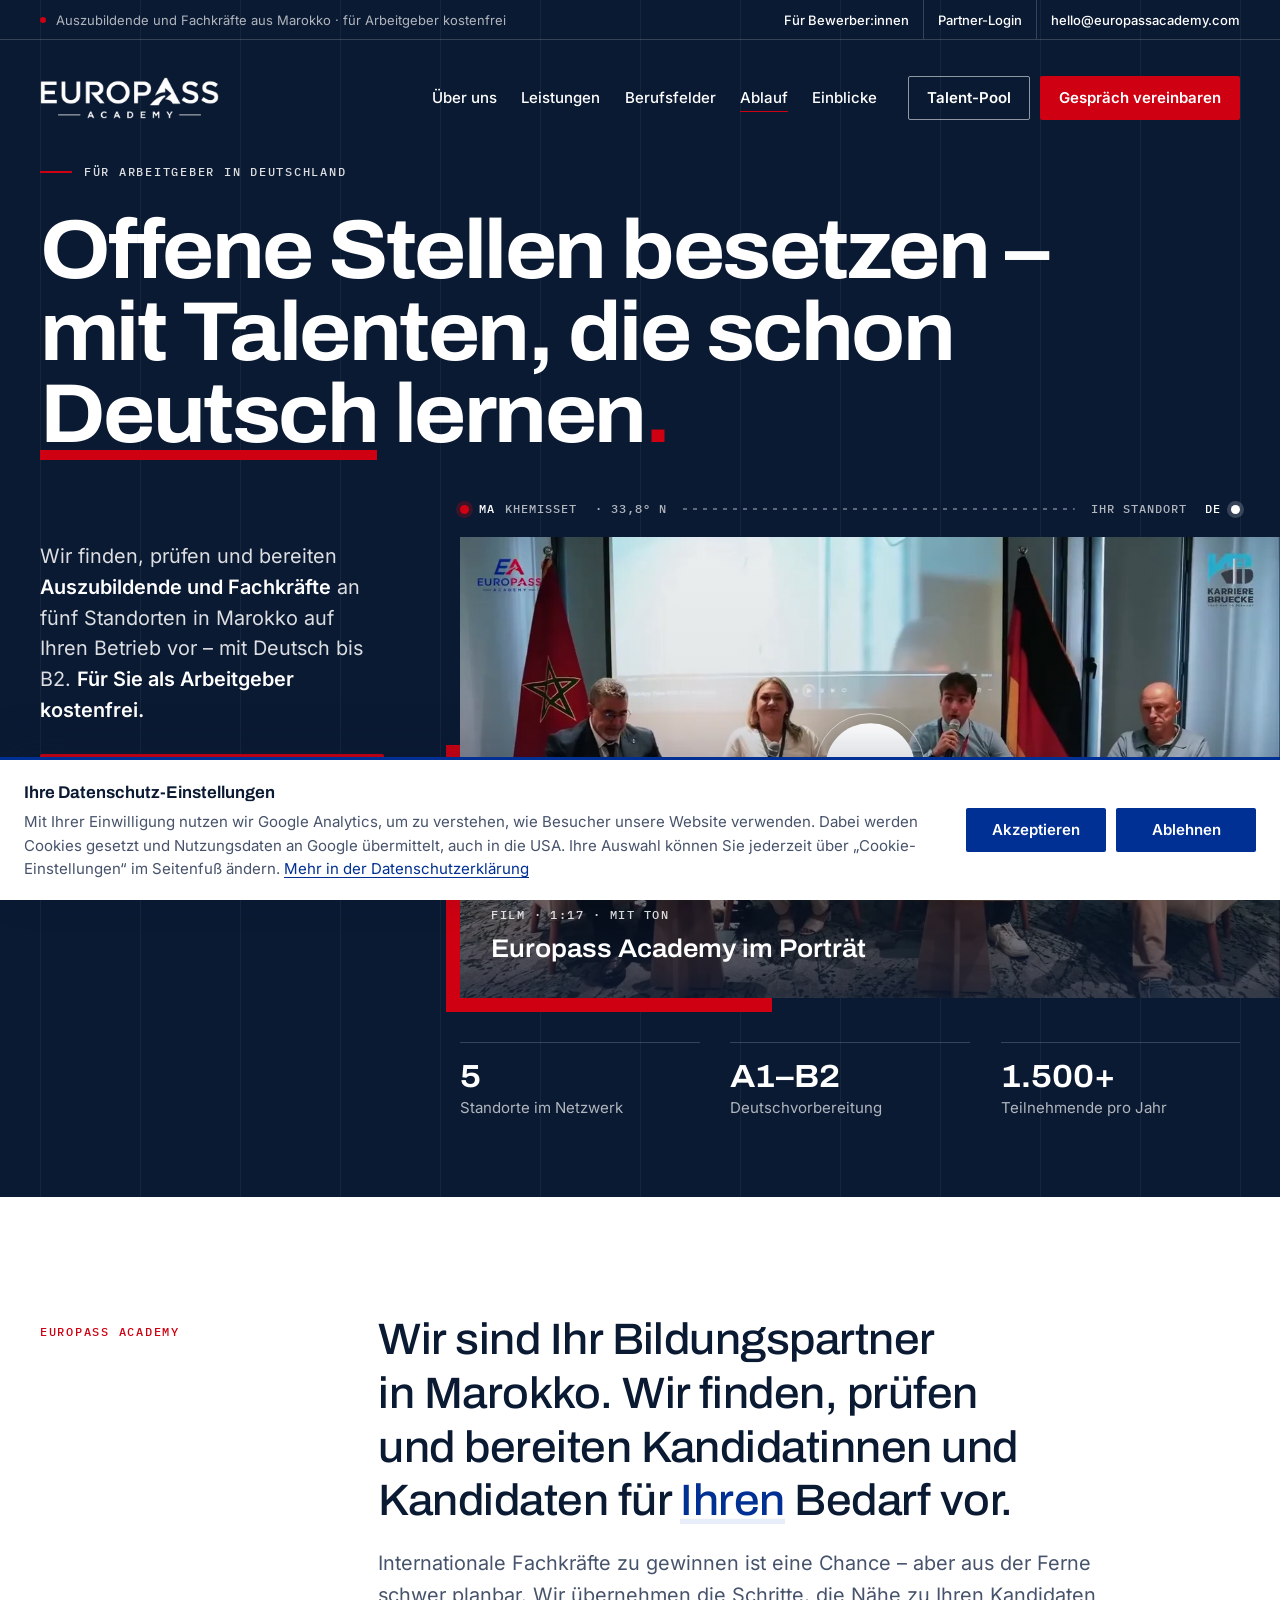
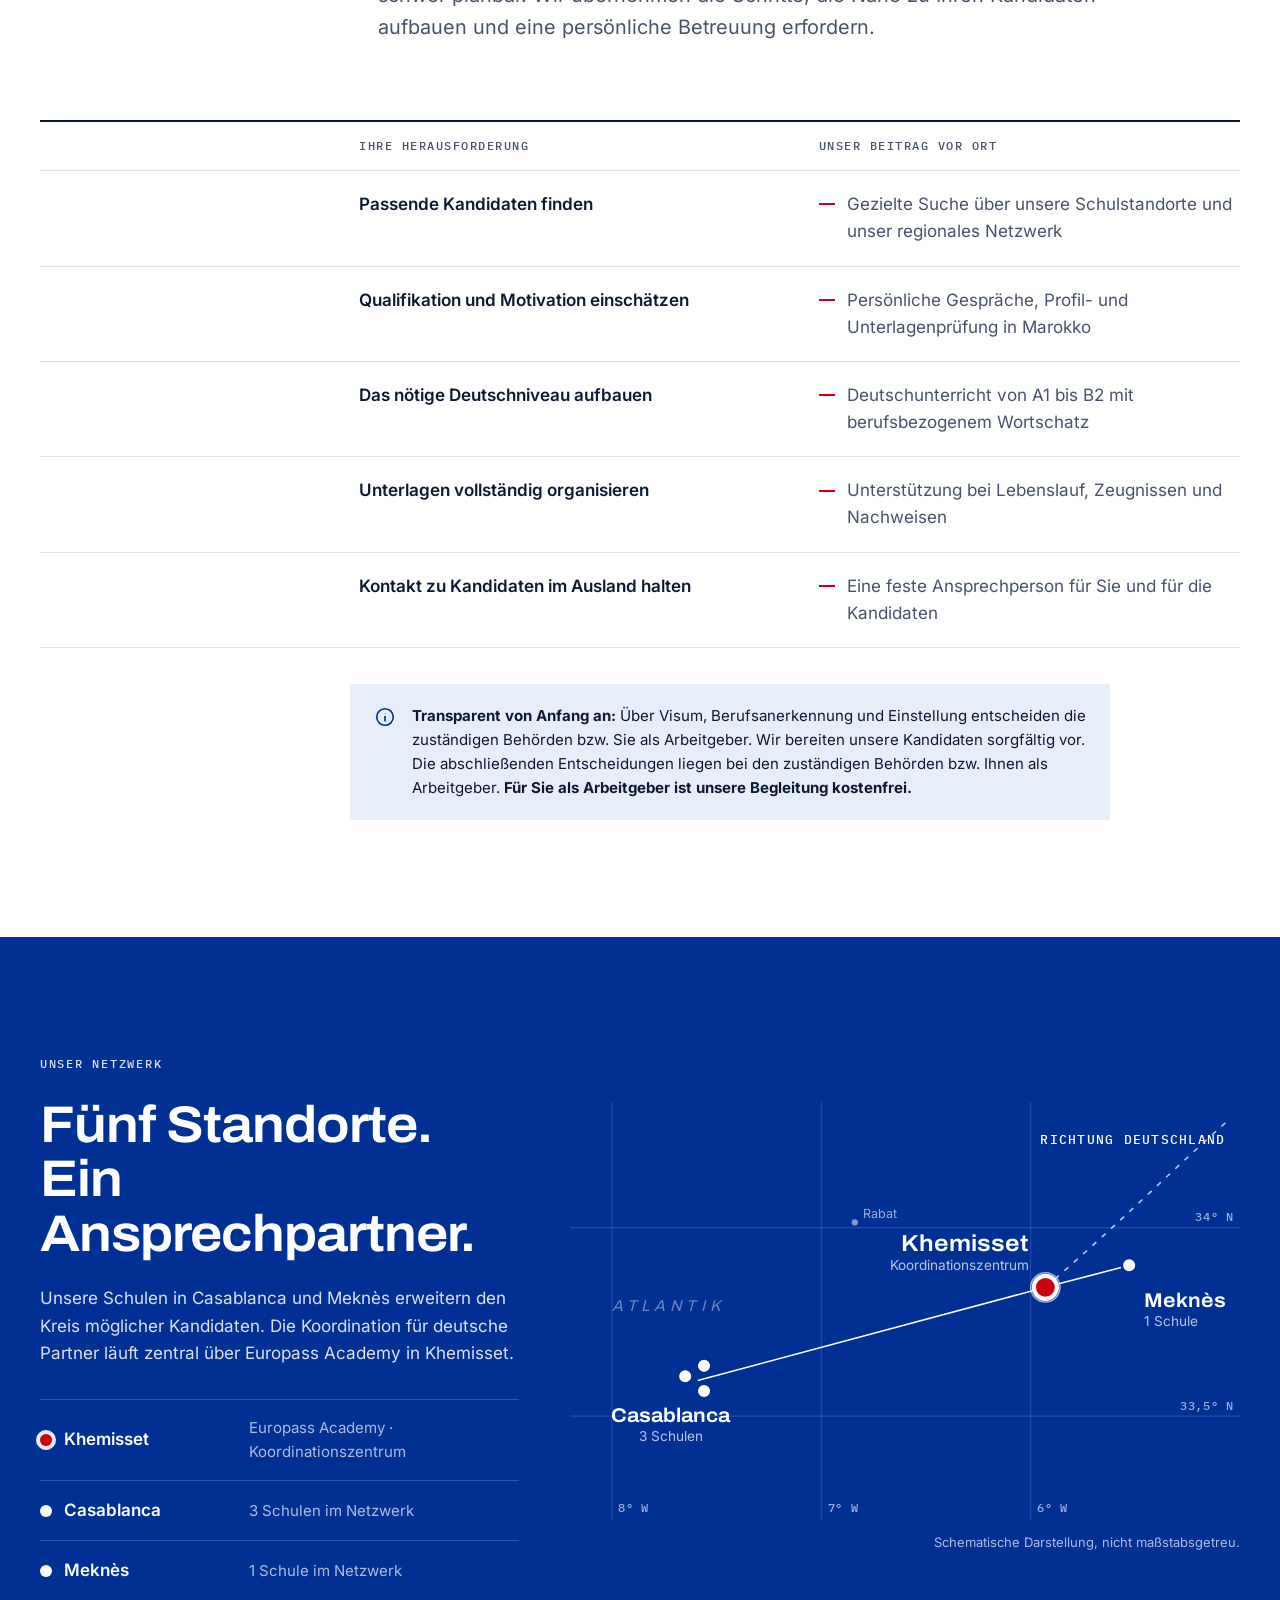
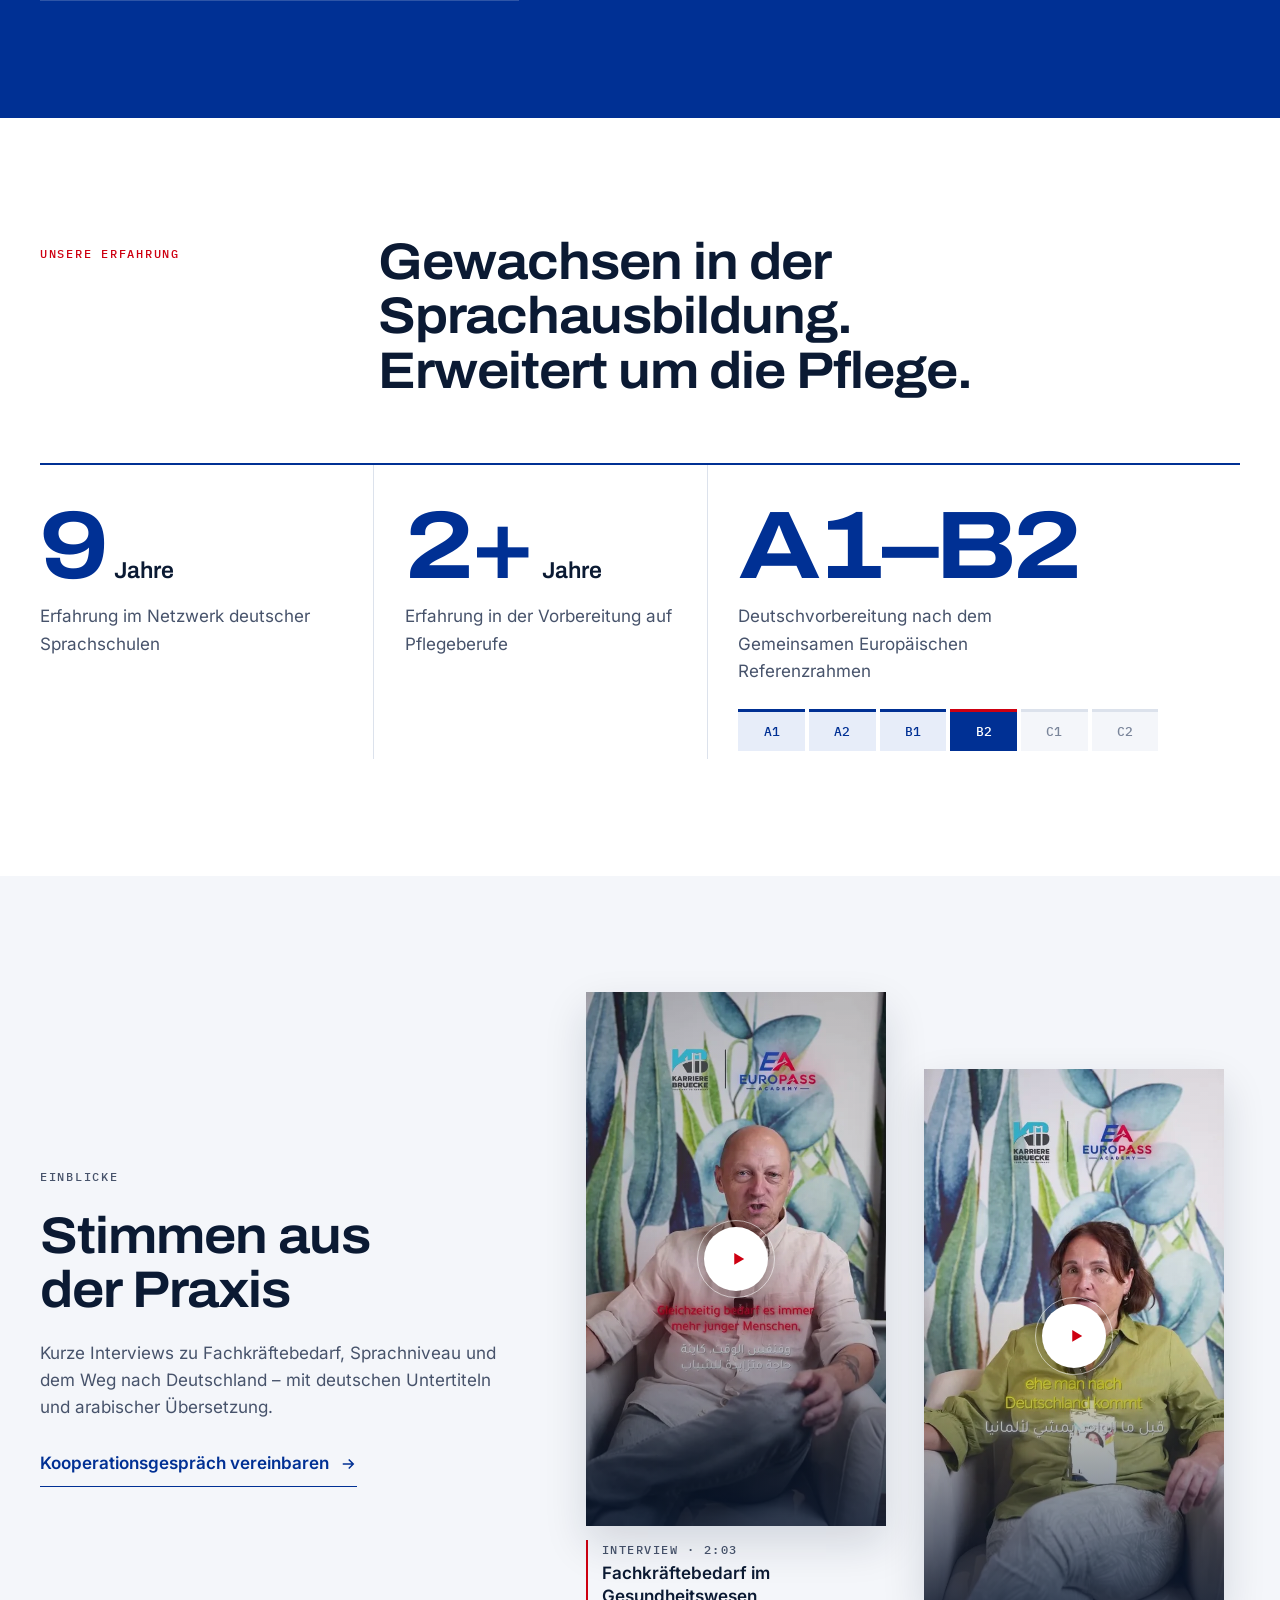
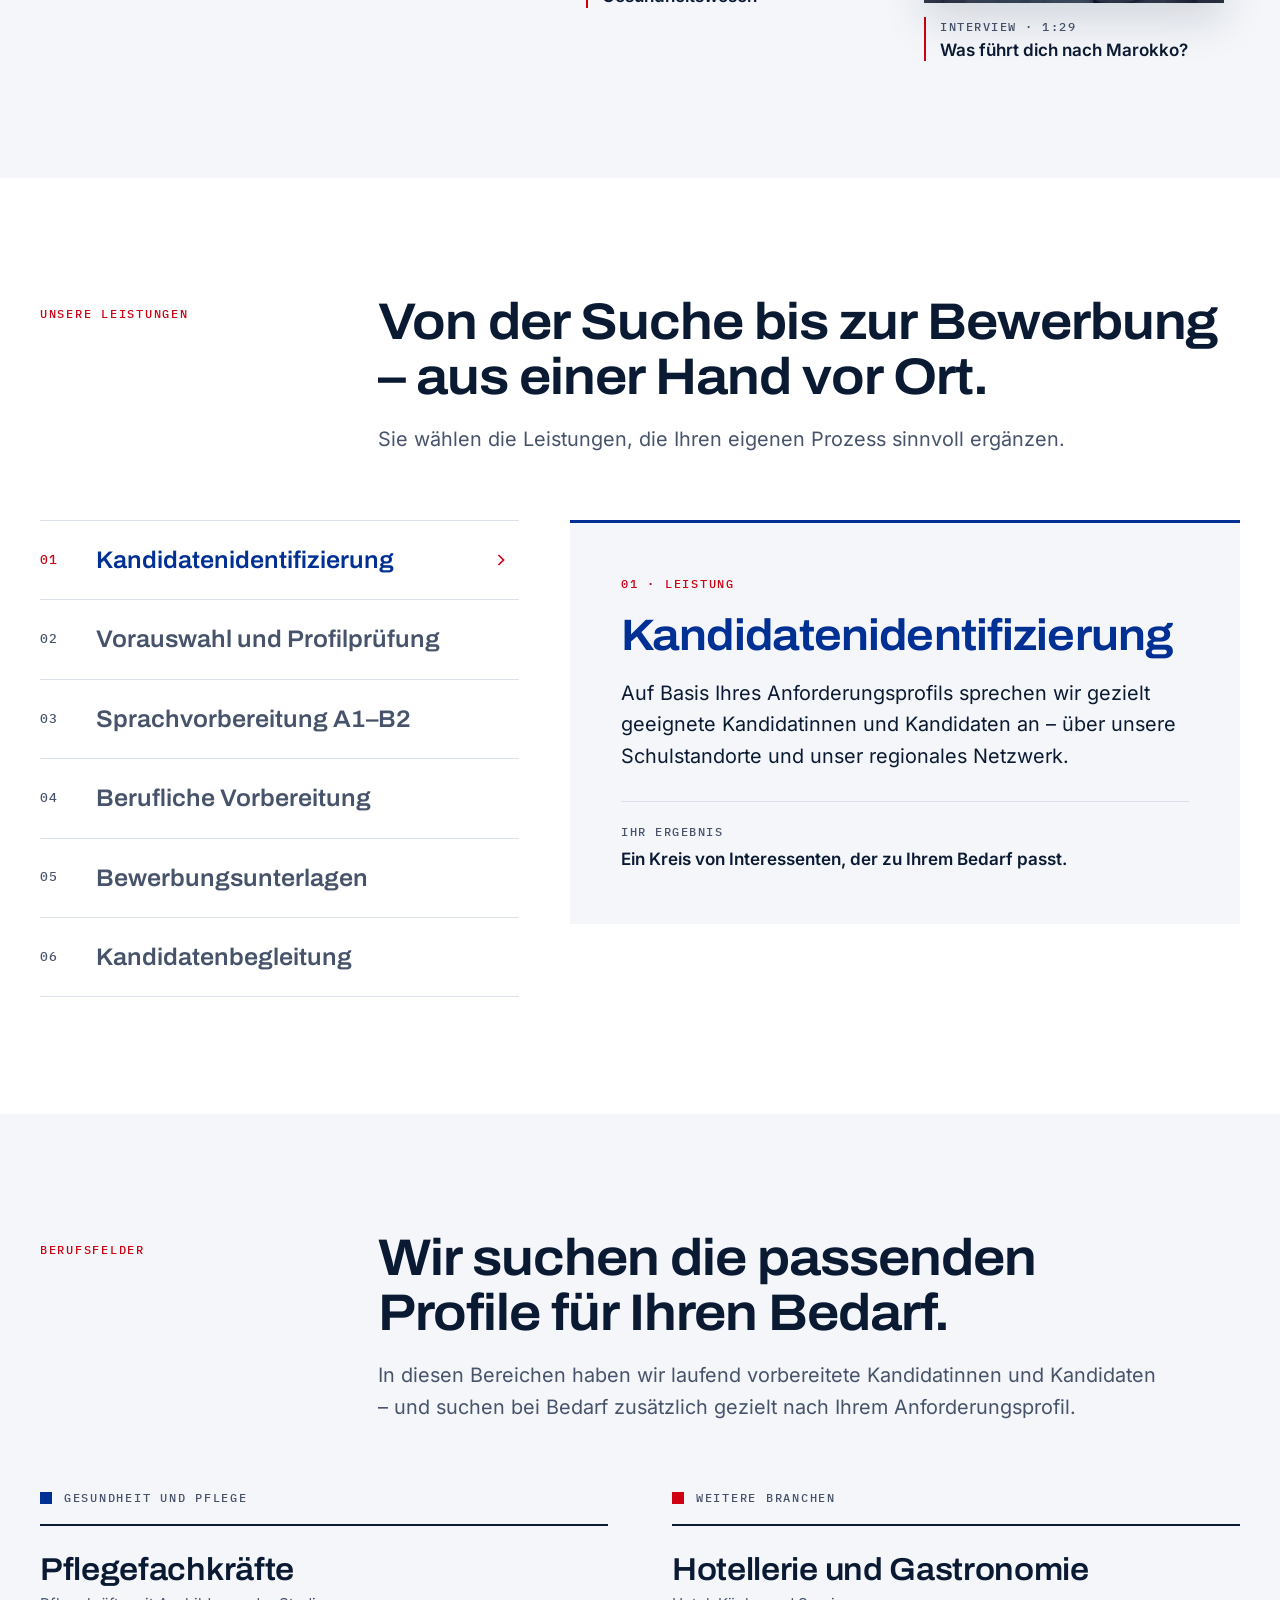
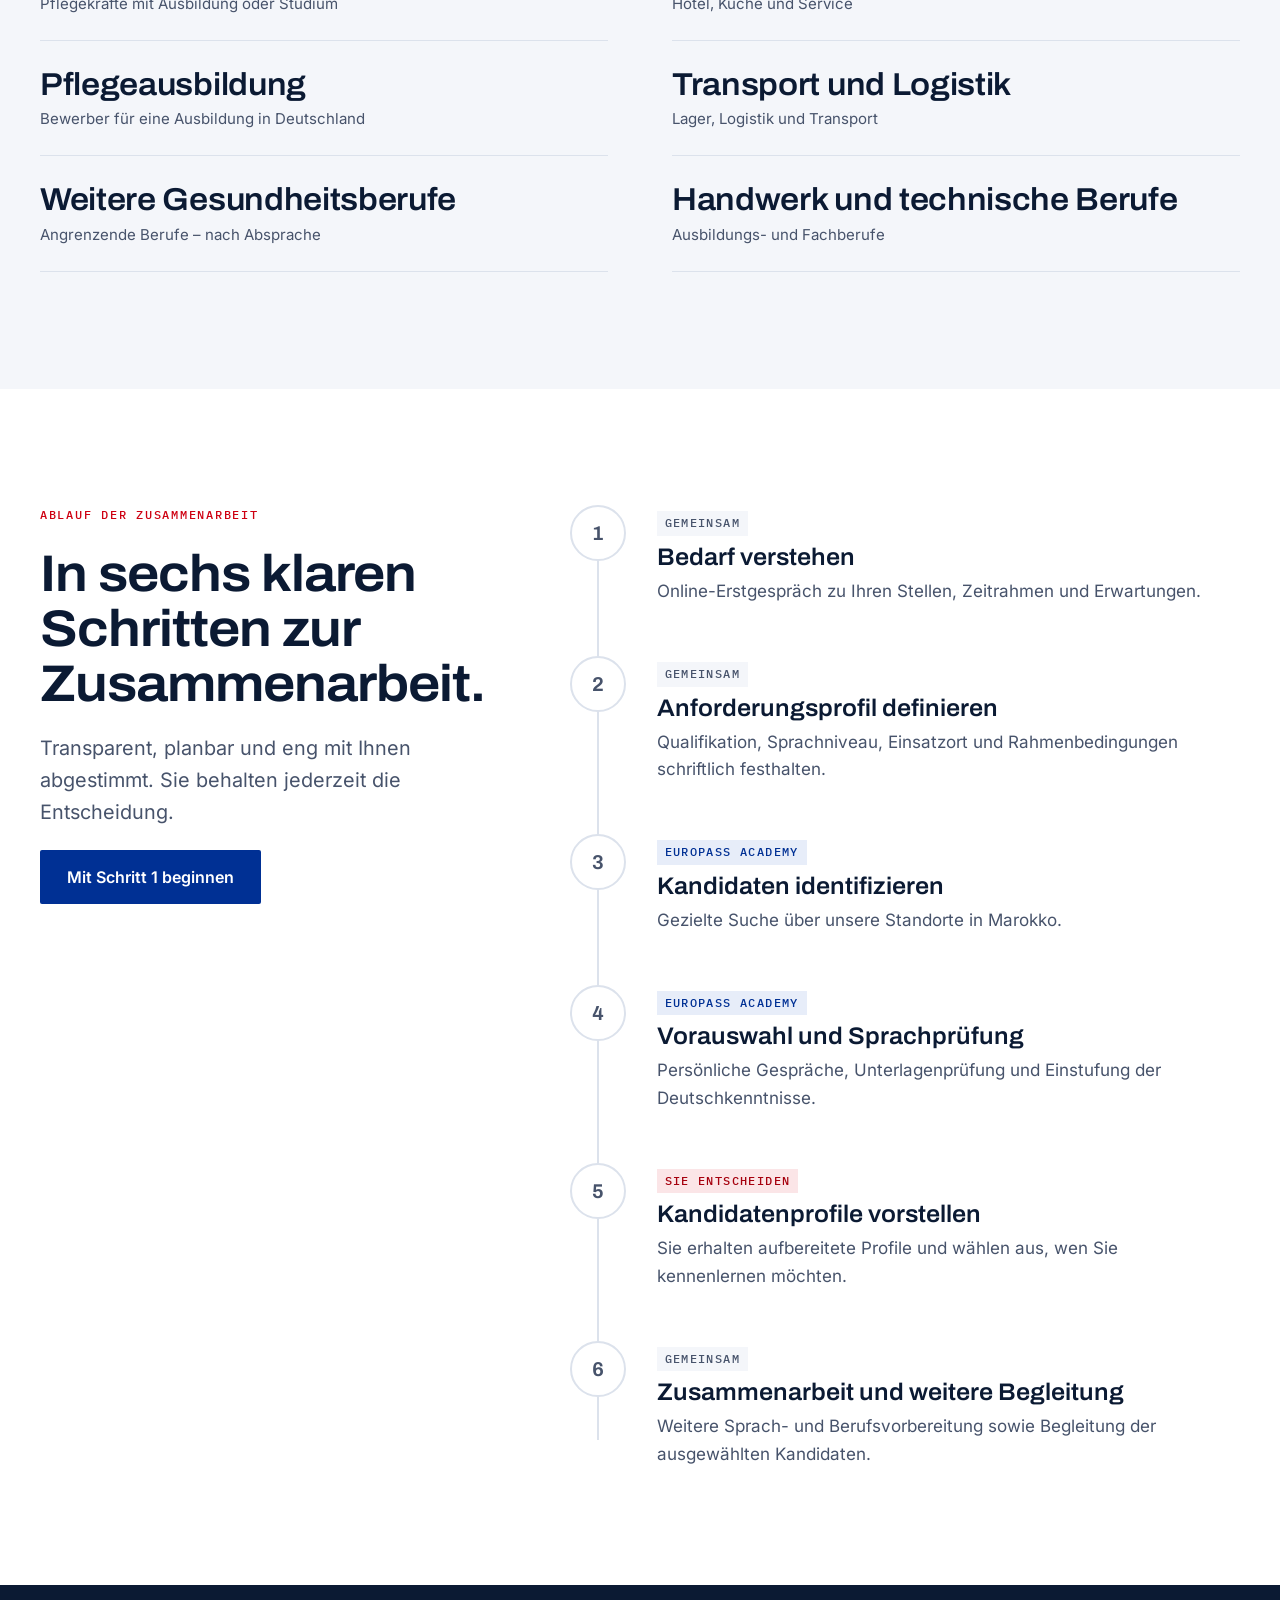
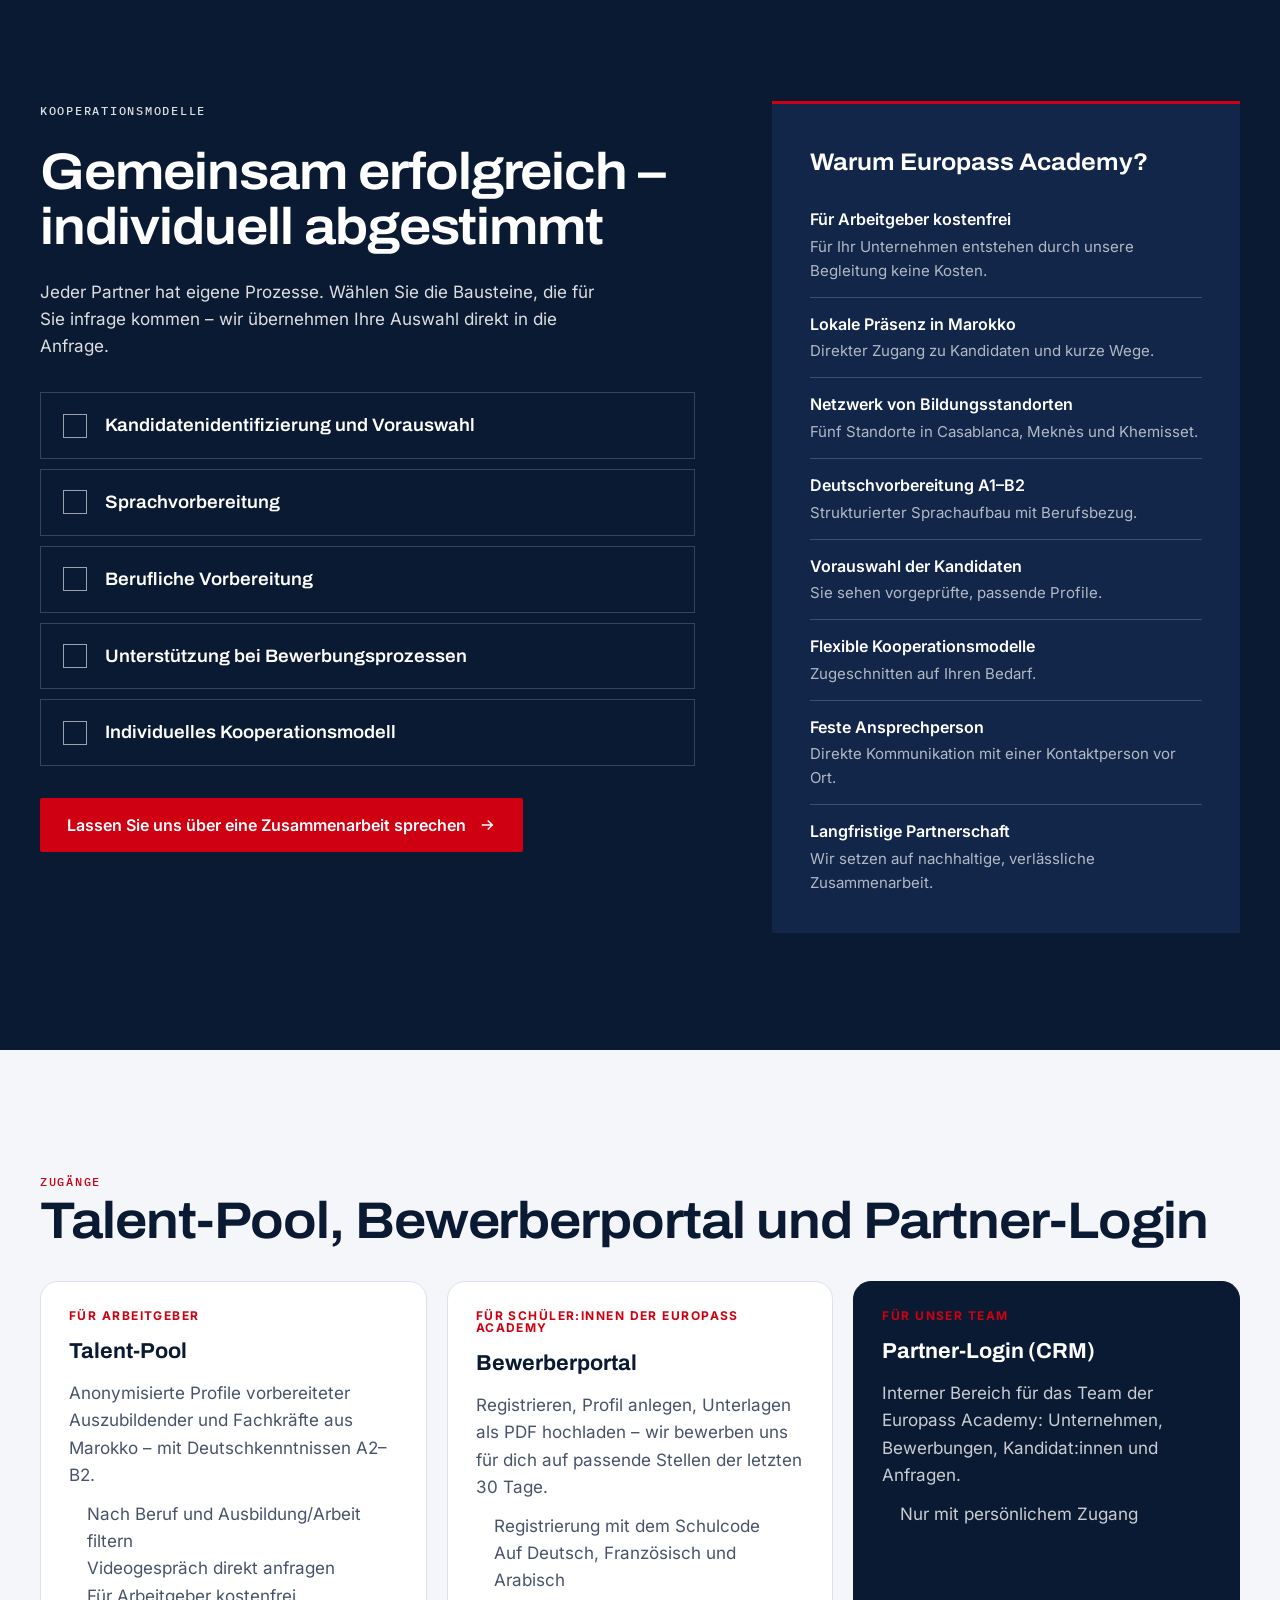
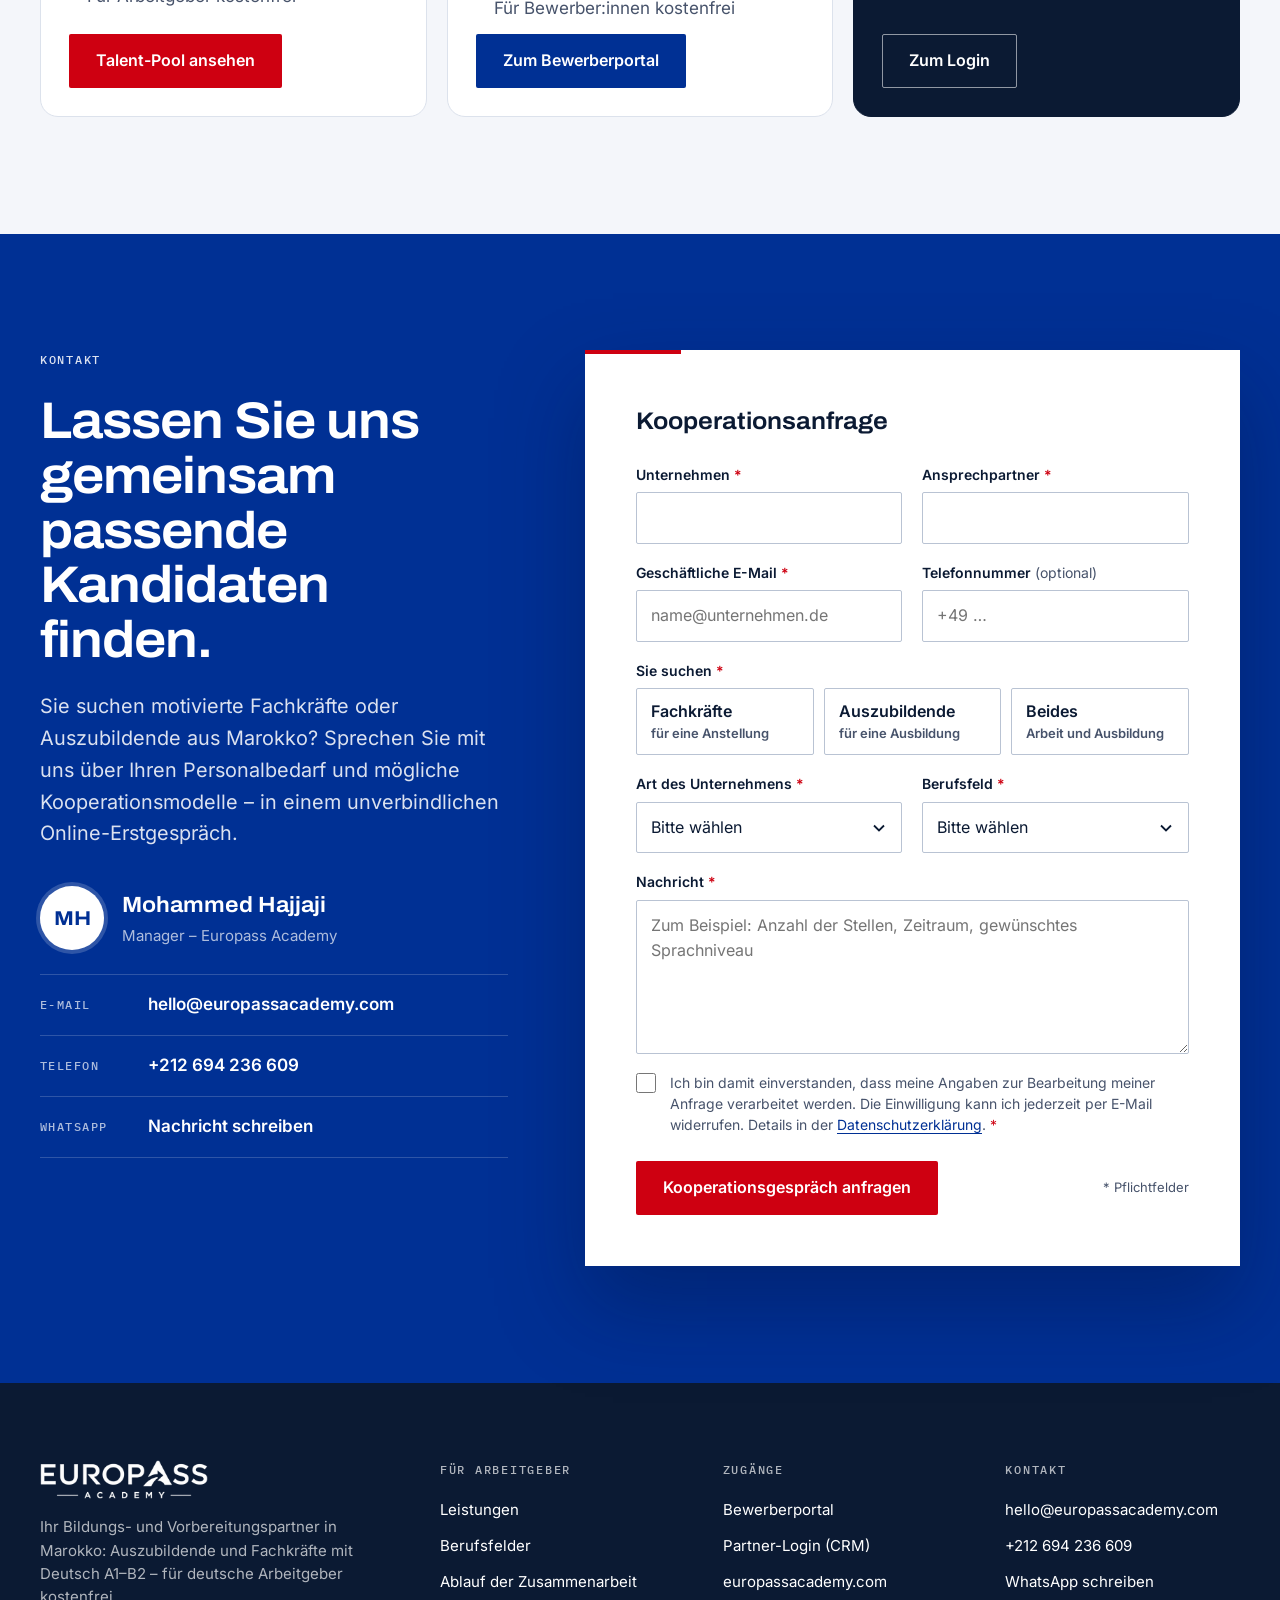
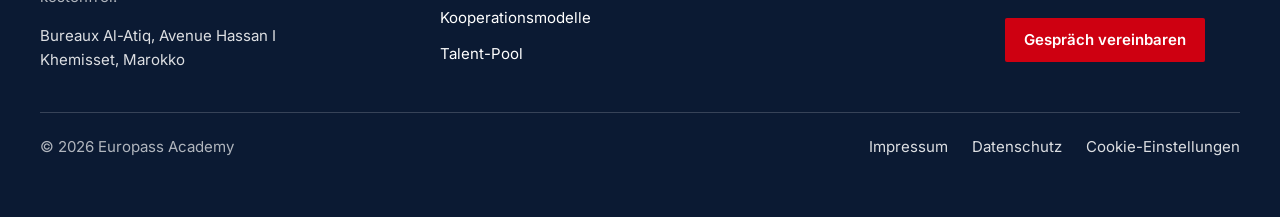
==== commit ee2ffb47: "Header, Hero-Claim und Footer neu strukturiert" ====
--- a/index.html
+++ b/index.html
@@ -8,7 +8,7 @@
 <meta name="theme-color" content="#0B1A33">
 <meta property="og:type" content="website">
 <meta property="og:title" content="Europass Academy – Ihr Partner vor Ort in Marokko">
-<meta property="og:description" content="Internationale Fachkräfte und Auszubildende aus Marokko – vorbereitet, vorausgewählt und persönlich begleitet.">
+<meta property="og:description" content="Offene Stellen besetzen – mit Auszubildenden und Fachkräften aus Marokko, die schon Deutsch lernen. Vorausgewählt, vorbereitet, persönlich begleitet. Für Arbeitgeber kostenfrei.">
 <meta property="og:image" content="assets/img/poster-hero.jpg">
 <meta property="og:locale" content="de_DE">
 <link rel="preload" href="assets/fonts/archivo-var.woff2" as="font" type="font/woff2" crossorigin>
@@ -47,6 +47,69 @@
 .footer-link { background: none; border: 0; padding: 0; min-height: 44px; color: var(--white); font: inherit; cursor: pointer; text-align: left; }
 .footer-link:hover { text-decoration: underline; }
 @media (max-width: 640px) { .cookie-banner__actions { width: 100%; } .cookie-banner__actions .btn { flex: 1 1 0; min-width: 0; } }
+
+/* Kopfzeile: Servicezeile + Hauptnavigation für Arbeitgeber */
+.topbar { display: none; }
+.site-nav__actions { display: flex; align-items: center; gap: 10px; }
+.btn--ghost { border-color: rgba(255,255,255,0.55); color: var(--white); background: transparent; }
+.btn--ghost:hover { border-color: var(--white); background: rgba(255,255,255,0.08); color: var(--white); }
+.site-header.is-solid .btn--ghost { border-color: var(--blue); color: var(--blue); }
+.site-header.is-solid .btn--ghost:hover { background: var(--blue-tint); color: var(--blue-deep); }
+.site-nav__extra { display: none; }
+@media (min-width: 961px) {
+  :root { --header-h: 116px; }
+  .topbar { display: block; max-height: 40px; overflow: hidden; border-bottom: 1px solid var(--line-dark); transition: max-height .3s var(--ease), opacity .25s var(--ease), border-color .3s var(--ease); }
+  .topbar__inner { max-width: calc(var(--max) + var(--gutter) + var(--gutter-r)); margin-inline: auto; padding: 0 var(--gutter-r) 0 var(--gutter); height: 40px; display: flex; align-items: center; justify-content: space-between; gap: 24px; font-size: 0.8125rem; color: var(--on-dark-soft); }
+  .topbar__claim { display: flex; align-items: center; gap: 10px; min-width: 0; white-space: nowrap; overflow: hidden; text-overflow: ellipsis; }
+  .topbar__dot { width: 6px; height: 6px; border-radius: 50%; background: var(--red); flex: none; }
+  .topbar__links { display: flex; flex: none; }
+  .topbar__links li + li { border-left: 1px solid var(--line-dark); }
+  .topbar__links a { display: inline-flex; align-items: center; min-height: 40px; padding: 0 14px; color: var(--white); text-decoration: none; font-weight: 500; }
+  .topbar__links li:last-child a { padding-right: 0; }
+  .topbar__links a:hover { color: var(--white); text-decoration: underline; }
+  .site-header.is-solid .topbar { max-height: 0; opacity: 0; border-color: transparent; }
+  .site-nav__list { gap: clamp(14px, 1.9vw, 28px); }
+}
+@media (min-width: 961px) and (max-width: 1180px) {
+  .nav-opt, .topbar__links li:last-child { display: none; }
+  .topbar__links li:nth-last-child(2) a { padding-right: 0; }
+}
+@media (max-width: 960px) {
+  .site-nav__actions { flex-direction: column; align-items: stretch; margin-top: 16px; }
+  .site-nav .site-nav__actions .btn { margin-top: 0; }
+  .btn--ghost, .site-header.is-solid .btn--ghost { border-color: var(--blue); color: var(--blue); }
+  .site-nav__extra { display: grid; margin-top: 14px; }
+  .site-nav__extra a { display: flex; align-items: center; min-height: 48px; color: var(--muted); text-decoration: none; font-size: 0.9375rem; border-bottom: 1px solid var(--line); }
+}
+
+/* Hero: Hervorhebung */
+.hero__em { font-style: normal; box-shadow: inset 0 -0.12em 0 var(--red); }
+.hero__lead strong { color: var(--white); font-weight: 600; }
+
+/* Footer: Spalten + Rechtliches */
+.site-footer { padding-top: clamp(56px, 6vw, 80px); }
+.ft-grid { display: grid; grid-template-columns: minmax(0, 1.5fr) repeat(3, minmax(0, 1fr)); gap: 40px 48px; padding-bottom: 40px; border-bottom: 1px solid var(--line-dark); }
+.ft-brand { display: grid; gap: 16px; align-content: start; max-width: 360px; }
+.ft-brand img { width: 168px; height: auto; }
+.ft-brand p { line-height: 1.55; }
+.ft-brand address { font-style: normal; line-height: 1.55; color: var(--on-dark); }
+.ft-title { font-family: var(--font-mono); font-size: var(--fs-label); font-weight: 500; letter-spacing: 0.14em; text-transform: uppercase; color: var(--on-dark-soft); margin-bottom: 12px; }
+.ft-col ul { display: grid; }
+.ft-col a:not(.btn) { color: var(--white); text-decoration: none; display: inline-flex; align-items: center; min-height: 36px; }
+.ft-col a:not(.btn):hover { color: var(--white); text-decoration: underline; }
+.ft-cta { margin-top: 18px; }
+.ft-bottom { display: flex; flex-wrap: wrap; justify-content: space-between; align-items: center; gap: 4px 24px; padding-top: 12px; }
+.ft-legal { display: flex; flex-wrap: wrap; gap: 0 24px; }
+.ft-legal a, .ft-legal .footer-link { color: var(--on-dark); text-decoration: none; min-height: 44px; display: inline-flex; align-items: center; }
+.ft-legal a:hover, .ft-legal .footer-link:hover { color: var(--white); text-decoration: underline; }
+@media (max-width: 1000px) { .ft-grid { grid-template-columns: repeat(3, minmax(0, 1fr)); } .ft-brand { grid-column: 1 / -1; max-width: 560px; } }
+@media (max-width: 640px) {
+  .ft-grid { grid-template-columns: repeat(2, minmax(0, 1fr)); gap: 28px 20px; }
+  .ft-brand, .ft-grid > .ft-col:last-child { grid-column: 1 / -1; }
+  .ft-col a:not(.btn) { min-height: 44px; }
+  .ft-cta { width: 100%; }
+  .ft-bottom { flex-direction: column-reverse; align-items: flex-start; }
+}
 </style>
 </head>
 <body>
@@ -54,6 +117,16 @@
 
 <!-- ============ HEADER ============ -->
 <header class="site-header" data-header>
+  <div class="topbar">
+    <div class="topbar__inner">
+      <p class="topbar__claim"><span class="topbar__dot" aria-hidden="true"></span>Auszubildende und Fachkräfte aus Marokko · für Arbeitgeber kostenfrei</p>
+      <ul class="topbar__links" aria-label="Weitere Zugänge">
+        <li><a href="https://crm.europassacademy.de/portail/?lang=de">Für Bewerber:innen</a></li>
+        <li><a href="https://crm.europassacademy.de/" rel="nofollow">Partner-Login</a></li>
+        <li><a href="mailto:hello@europassacademy.com">hello@europassacademy.com</a></li>
+      </ul>
+    </div>
+  </div>
   <div class="site-header__inner">
     <a class="brand" href="#top" aria-label="Europass Academy – zum Seitenanfang">
       <picture class="brand__logo brand__logo--light">
@@ -71,15 +144,20 @@
     </button>
     <nav class="site-nav" id="site-nav" aria-label="Hauptnavigation" data-nav>
       <ul class="site-nav__list">
-        <li><a href="#akademie">Akademie</a></li>
+        <li><a href="#akademie">Über uns</a></li>
         <li><a href="#leistungen">Leistungen</a></li>
         <li><a href="#berufsfelder">Berufsfelder</a></li>
         <li><a href="#ablauf">Ablauf</a></li>
-        <li><a href="#einblicke">Einblicke</a></li>
-        <li><a href="https://crm.europassacademy.de/talente/">Talent-Pool</a></li>
-        <li><a href="#zugaenge">Für Bewerber:innen</a></li>
+        <li class="nav-opt"><a href="#einblicke">Einblicke</a></li>
       </ul>
-      <a class="btn btn--red btn--sm" href="#kontakt">Gespräch vereinbaren</a>
+      <div class="site-nav__actions">
+        <a class="btn btn--ghost btn--sm" href="https://crm.europassacademy.de/talente/">Talent-Pool</a>
+        <a class="btn btn--red btn--sm" href="#kontakt">Gespräch vereinbaren</a>
+      </div>
+      <ul class="site-nav__extra" aria-label="Weitere Zugänge">
+        <li><a href="https://crm.europassacademy.de/portail/?lang=de">Für Bewerber:innen – Bewerberportal</a></li>
+        <li><a href="https://crm.europassacademy.de/" rel="nofollow">Partner-Login (CRM)</a></li>
+      </ul>
     </nav>
   </div>
 </header>
@@ -90,11 +168,11 @@
 <section class="hero" id="top" aria-labelledby="hero-title">
   <div class="wrap hero__intro">
     <div class="hero__head">
-      <p class="eyebrow eyebrow--light"><span class="eyebrow__mark" aria-hidden="true"></span>Partner für deutsche Arbeitgeber</p>
+      <p class="eyebrow eyebrow--light"><span class="eyebrow__mark" aria-hidden="true"></span>Für Arbeitgeber in Deutschland</p>
       <h1 class="hero__title" id="hero-title">
-        <span class="hero__line">Internationale Fachkräfte</span>
-        <span class="hero__line">und Auszubildende</span>
-        <span class="hero__line">aus Marokko<span class="hero__dot">.</span></span>
+        <span class="hero__line">Offene Stellen besetzen –</span>
+        <span class="hero__line">mit Talenten, die schon</span>
+        <span class="hero__line"><em class="hero__em">Deutsch</em> lernen<span class="hero__dot">.</span></span>
       </h1>
     </div>
   </div>
@@ -107,7 +185,7 @@
     </div>
 
     <div class="hero__aside">
-      <p class="hero__lead">Ihr zuverlässiger Partner vor Ort – von der Kandidatenauswahl über die Sprachvorbereitung bis zur persönlichen Begleitung.</p>
+      <p class="hero__lead">Wir finden, prüfen und bereiten <strong>Auszubildende und Fachkräfte</strong> an fünf Standorten in Marokko auf Ihren Betrieb vor – mit Deutsch bis B2. <strong>Für Sie als Arbeitgeber kostenfrei.</strong></p>
       <div class="btn-row">
         <a class="btn btn--red" href="#kontakt">Kooperationsgespräch vereinbaren<svg class="btn__icon" viewBox="0 0 24 24" aria-hidden="true"><path d="M5 12h14M13 6l6 6-6 6"/></svg></a>
         <a class="btn btn--outline-light" href="#akademie">Europass Academy kennenlernen</a>
@@ -655,24 +733,52 @@
 
 <!-- ============ FOOTER ============ -->
 <footer class="site-footer">
-  <div class="wrap site-footer__inner">
-    <div class="site-footer__brand">
-      <picture>
-        <source srcset="assets/img/europass-logo-white.webp" type="image/webp">
-        <img src="assets/img/europass-logo-white.png" alt="Europass Academy" width="168" height="40" loading="lazy">
-      </picture>
-      <address>Bureaux Al-Atiq, Avenue Hassan I<br>Khemisset, Marokko</address>
-    </div>
-    <nav class="site-footer__nav" aria-label="Rechtliches und weitere Links">
-      <a href="https://www.europassacademy.com" rel="noopener">europassacademy.com</a>
-      <a href="https://crm.europassacademy.de/talente/">Talent-Pool</a>
-      <a href="https://crm.europassacademy.de/portail/?lang=de">Bewerberportal</a>
-      <a href="https://crm.europassacademy.de/" rel="nofollow">Partner-Login</a>
-      <a href="impressum.html">Impressum</a>
-      <a href="datenschutz.html">Datenschutz</a>
-      <button type="button" class="footer-link" data-consent-open>Cookie-Einstellungen</button>
-    </nav>
-    <p class="site-footer__copy">© <span data-year>2026</span> Europass Academy</p>
+  <div class="wrap">
+    <div class="ft-grid">
+      <div class="ft-brand">
+        <picture>
+          <source srcset="assets/img/europass-logo-white.webp" type="image/webp">
+          <img src="assets/img/europass-logo-white.png" alt="Europass Academy" width="168" height="40" loading="lazy">
+        </picture>
+        <p>Ihr Bildungs- und Vorbereitungspartner in Marokko: Auszubildende und Fachkräfte mit Deutsch A1–B2 – für deutsche Arbeitgeber kostenfrei.</p>
+        <address>Bureaux Al-Atiq, Avenue Hassan I<br>Khemisset, Marokko</address>
+      </div>
+      <nav class="ft-col" aria-label="Für Arbeitgeber">
+        <p class="ft-title">Für Arbeitgeber</p>
+        <ul>
+          <li><a href="#leistungen">Leistungen</a></li>
+          <li><a href="#berufsfelder">Berufsfelder</a></li>
+          <li><a href="#ablauf">Ablauf der Zusammenarbeit</a></li>
+          <li><a href="#kooperation">Kooperationsmodelle</a></li>
+          <li><a href="https://crm.europassacademy.de/talente/">Talent-Pool</a></li>
+        </ul>
+      </nav>
+      <nav class="ft-col" aria-label="Zugänge">
+        <p class="ft-title">Zugänge</p>
+        <ul>
+          <li><a href="https://crm.europassacademy.de/portail/?lang=de">Bewerberportal</a></li>
+          <li><a href="https://crm.europassacademy.de/" rel="nofollow">Partner-Login (CRM)</a></li>
+          <li><a href="https://www.europassacademy.com" rel="noopener">europassacademy.com</a></li>
+        </ul>
+      </nav>
+      <div class="ft-col">
+        <p class="ft-title">Kontakt</p>
+        <ul>
+          <li><a href="mailto:hello@europassacademy.com">hello@europassacademy.com</a></li>
+          <li><a href="tel:+212694236609">+212 694 236 609</a></li>
+          <li><a href="https://wa.me/212694236609" rel="noopener">WhatsApp schreiben</a></li>
+        </ul>
+        <a class="btn btn--red btn--sm ft-cta" href="#kontakt">Gespräch vereinbaren</a>
+      </div>
+    </div>
+    <div class="ft-bottom">
+      <p>© <span data-year>2026</span> Europass Academy</p>
+      <ul class="ft-legal" aria-label="Rechtliches">
+        <li><a href="impressum.html">Impressum</a></li>
+        <li><a href="datenschutz.html">Datenschutz</a></li>
+        <li><button type="button" class="footer-link" data-consent-open>Cookie-Einstellungen</button></li>
+      </ul>
+    </div>
   </div>
 </footer>
 
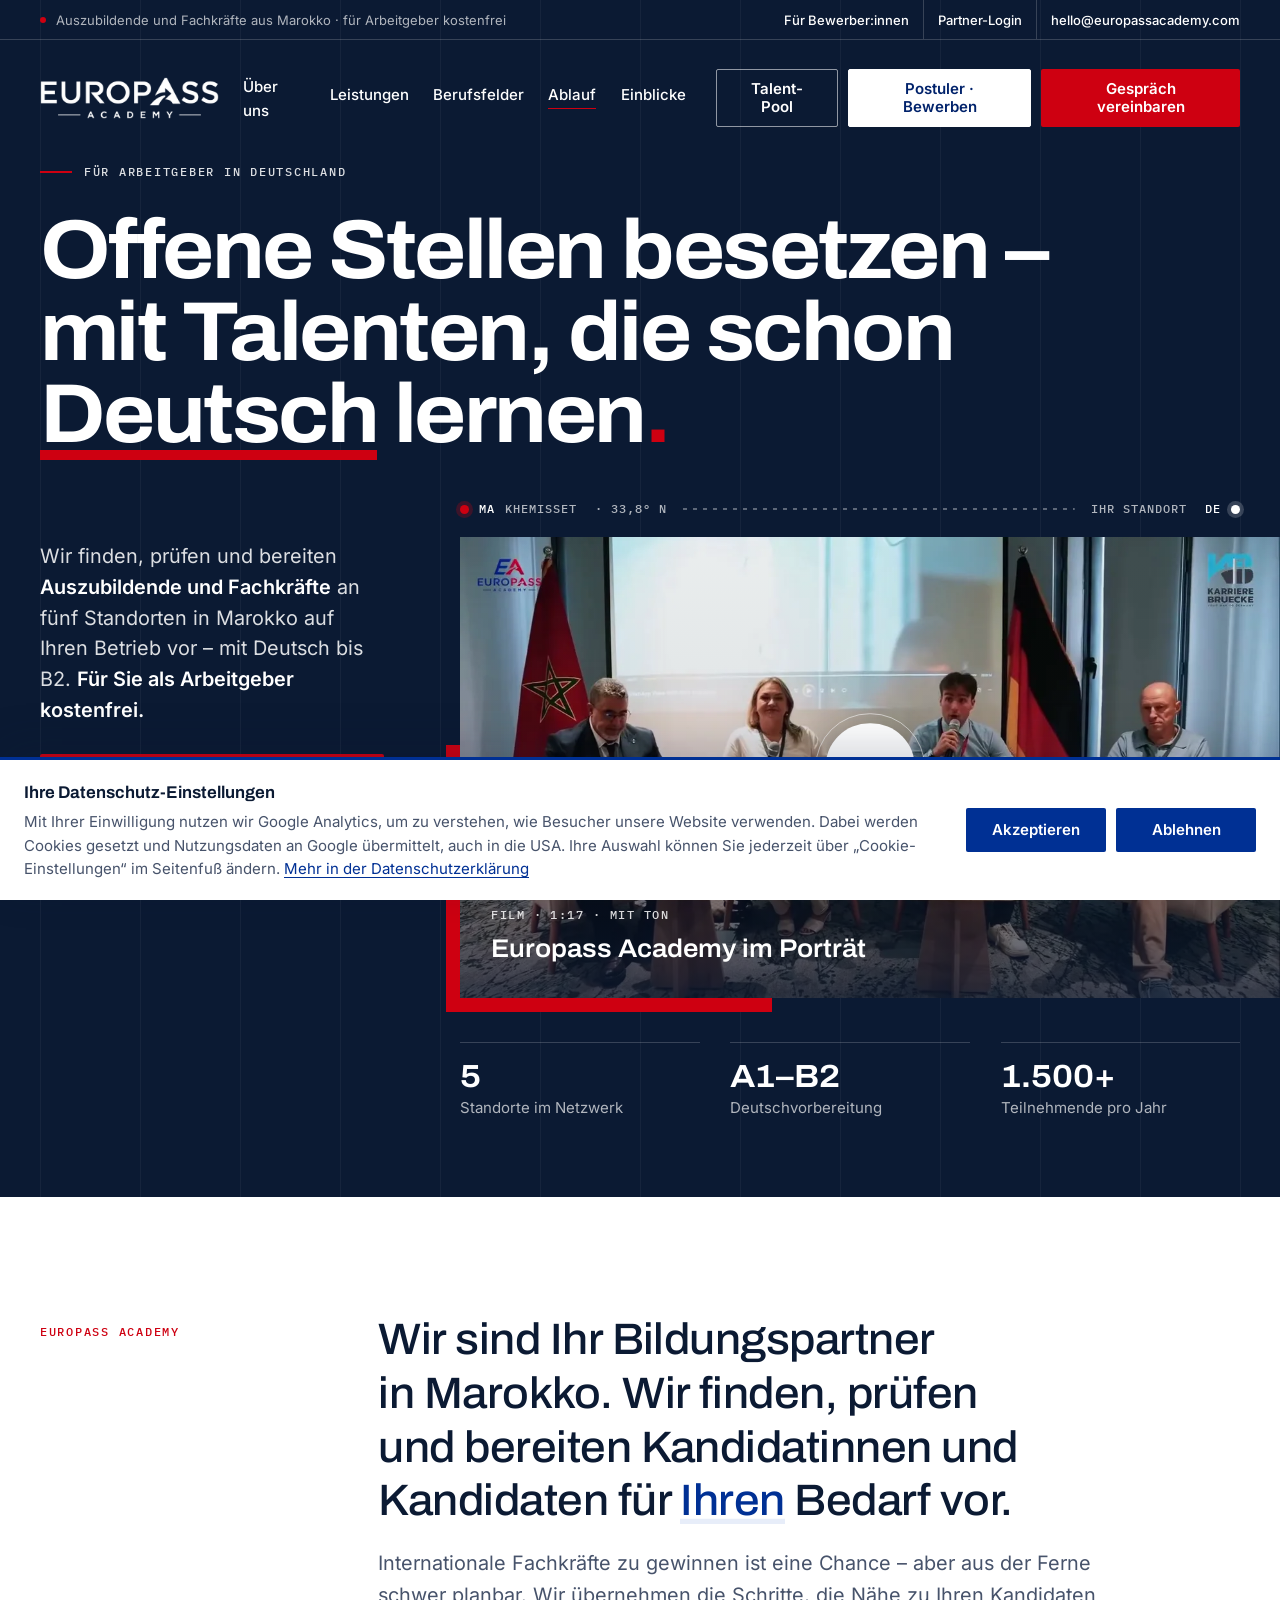
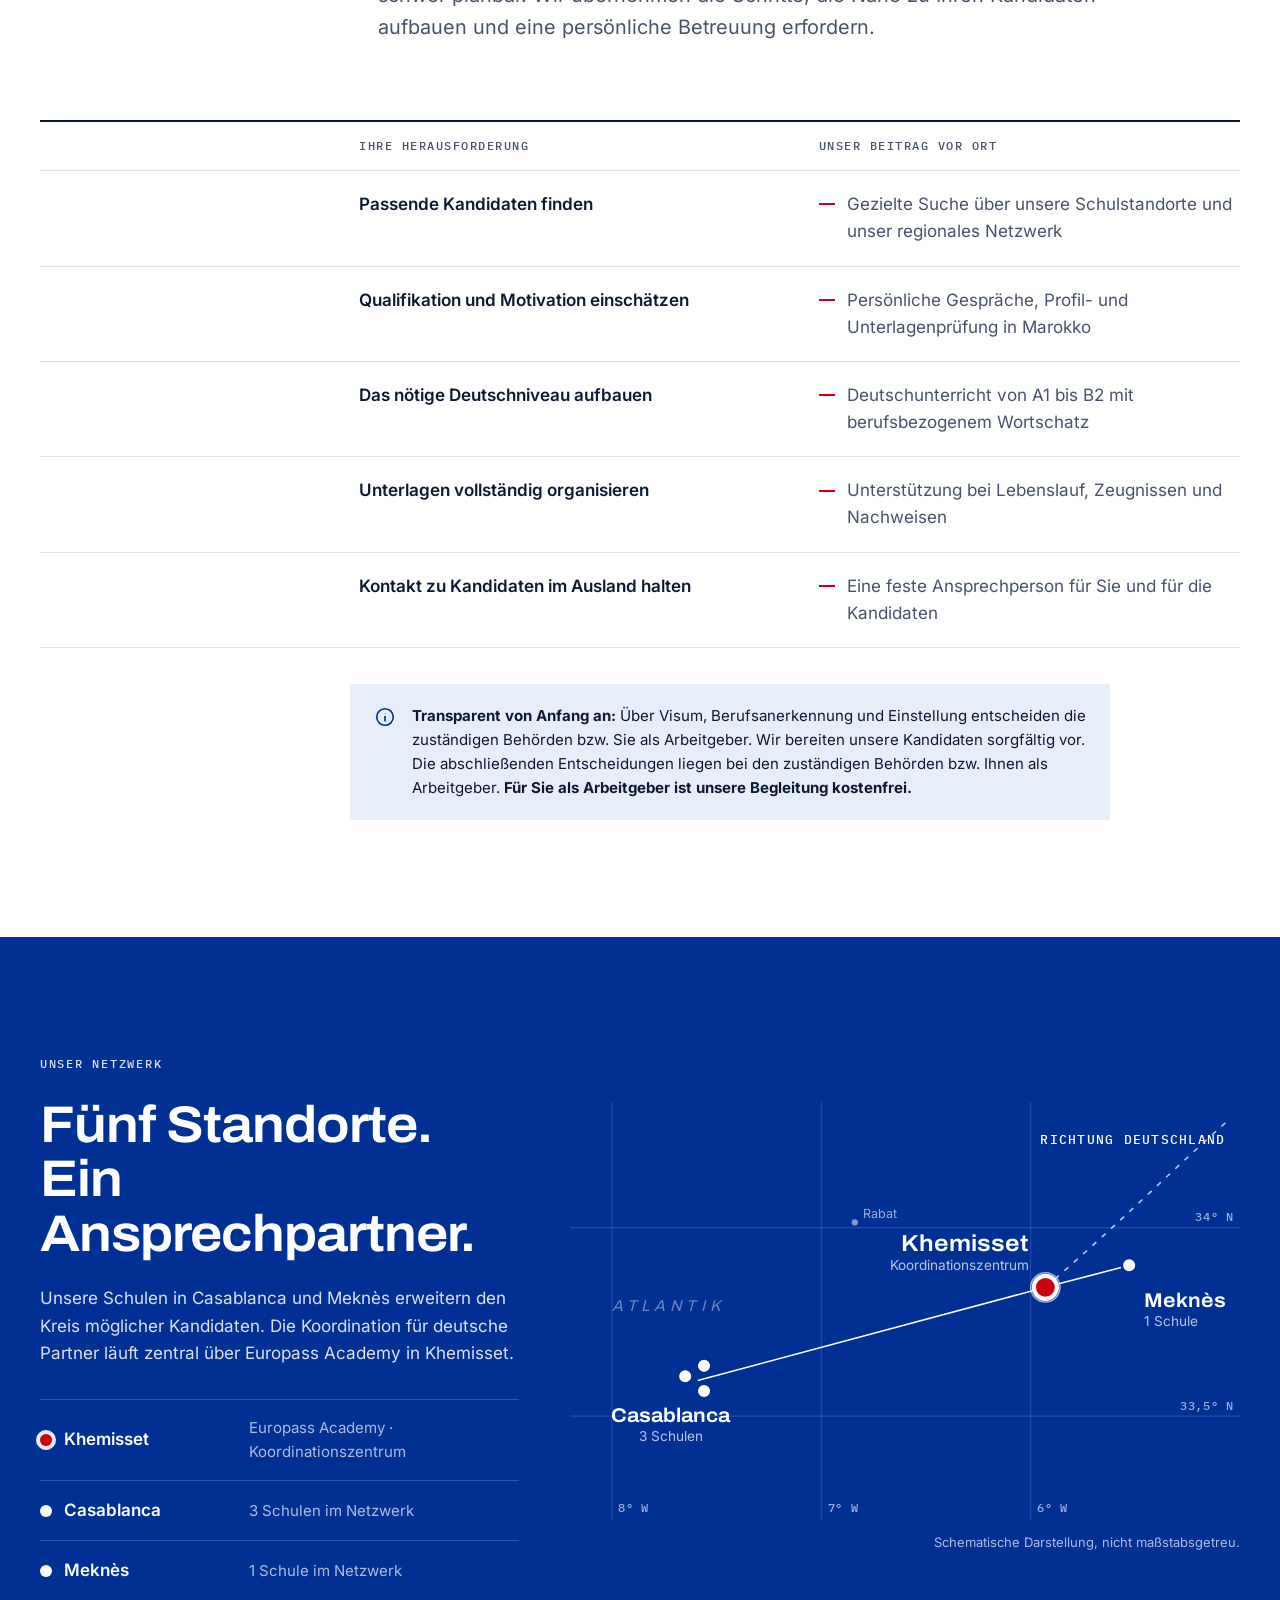
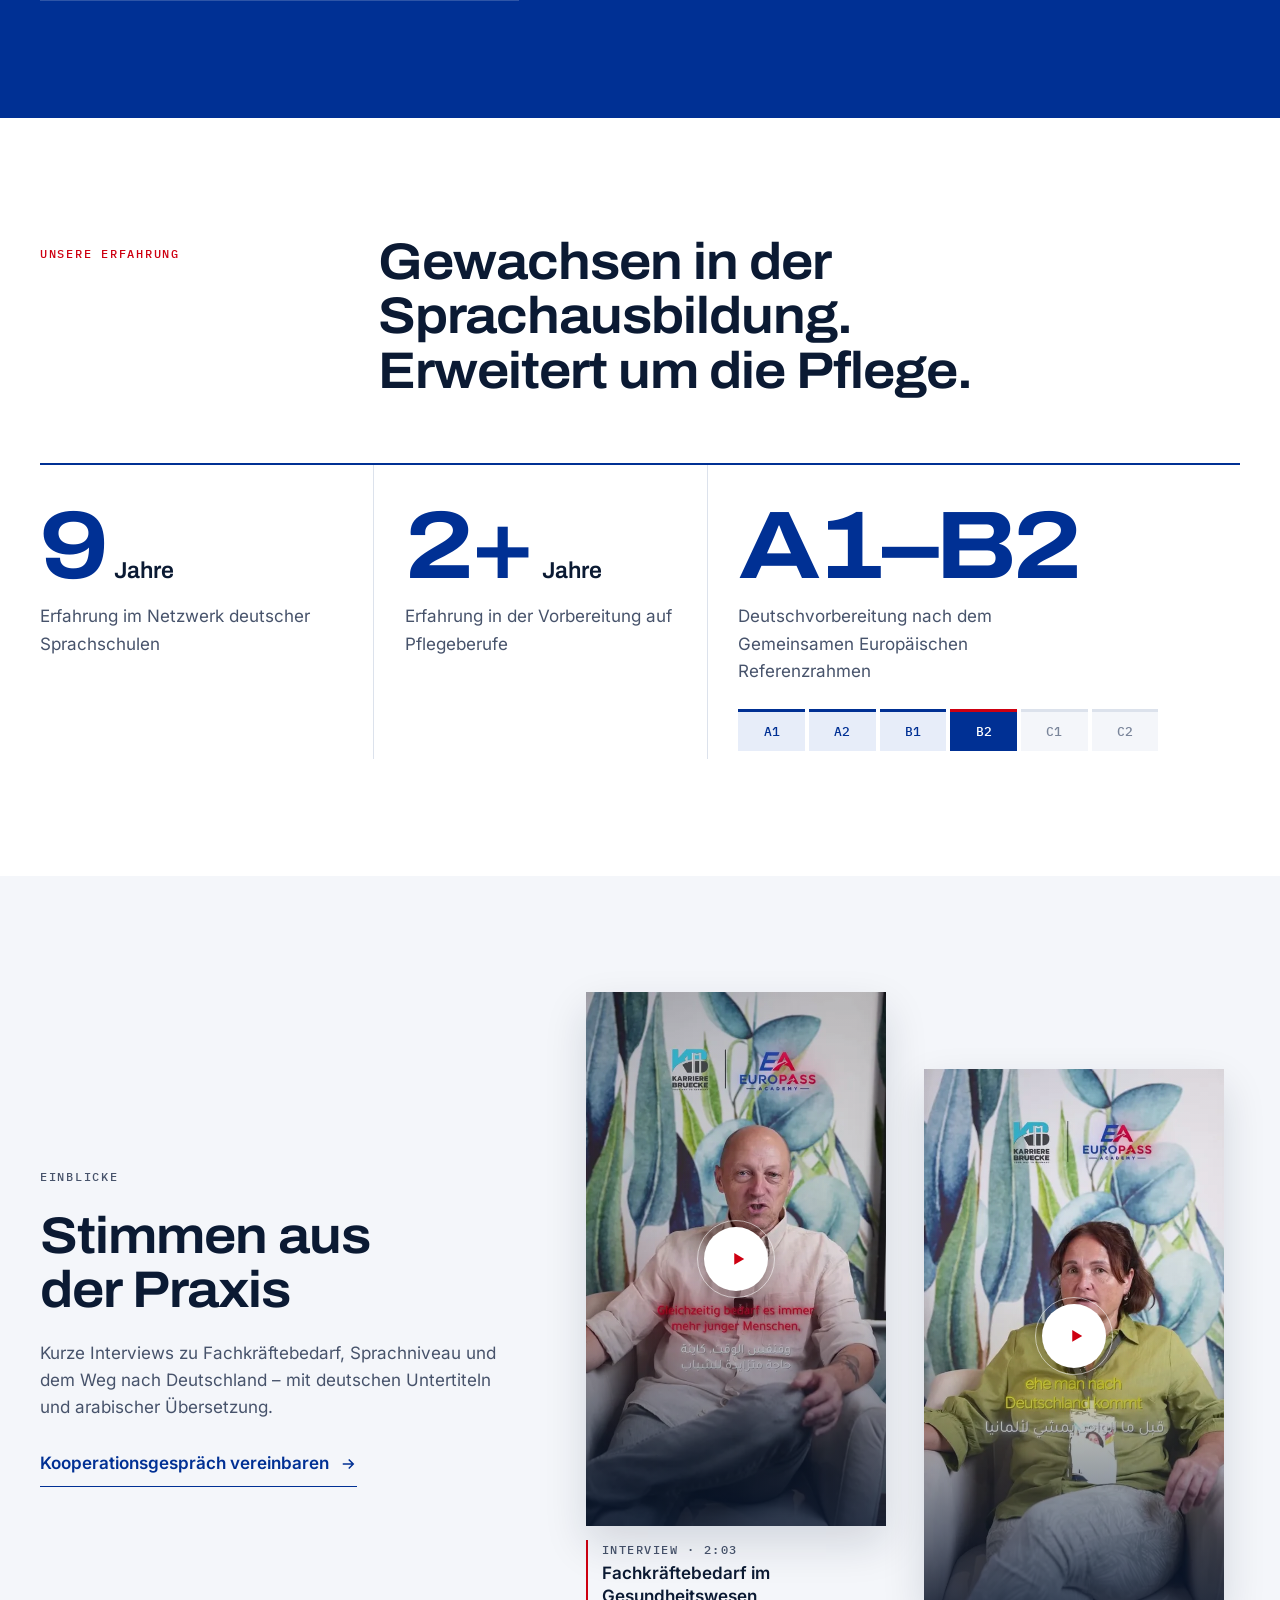
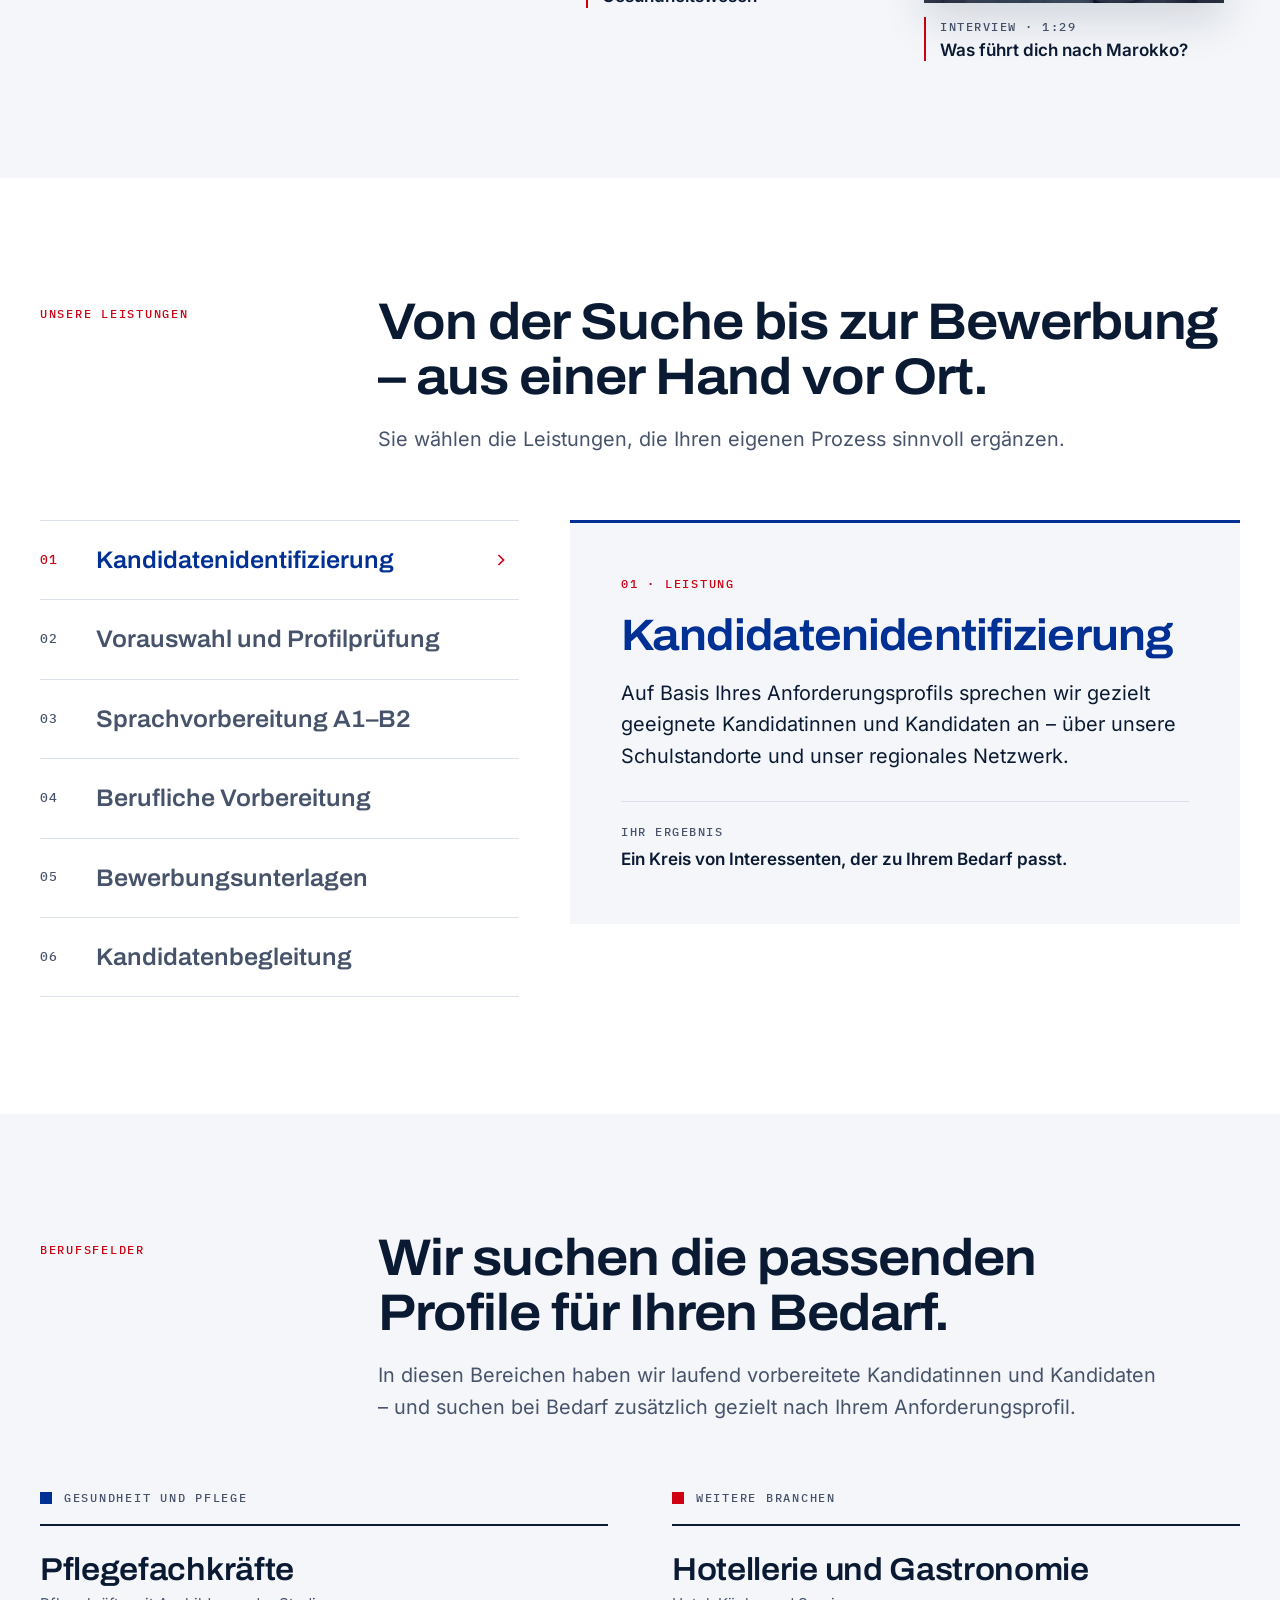
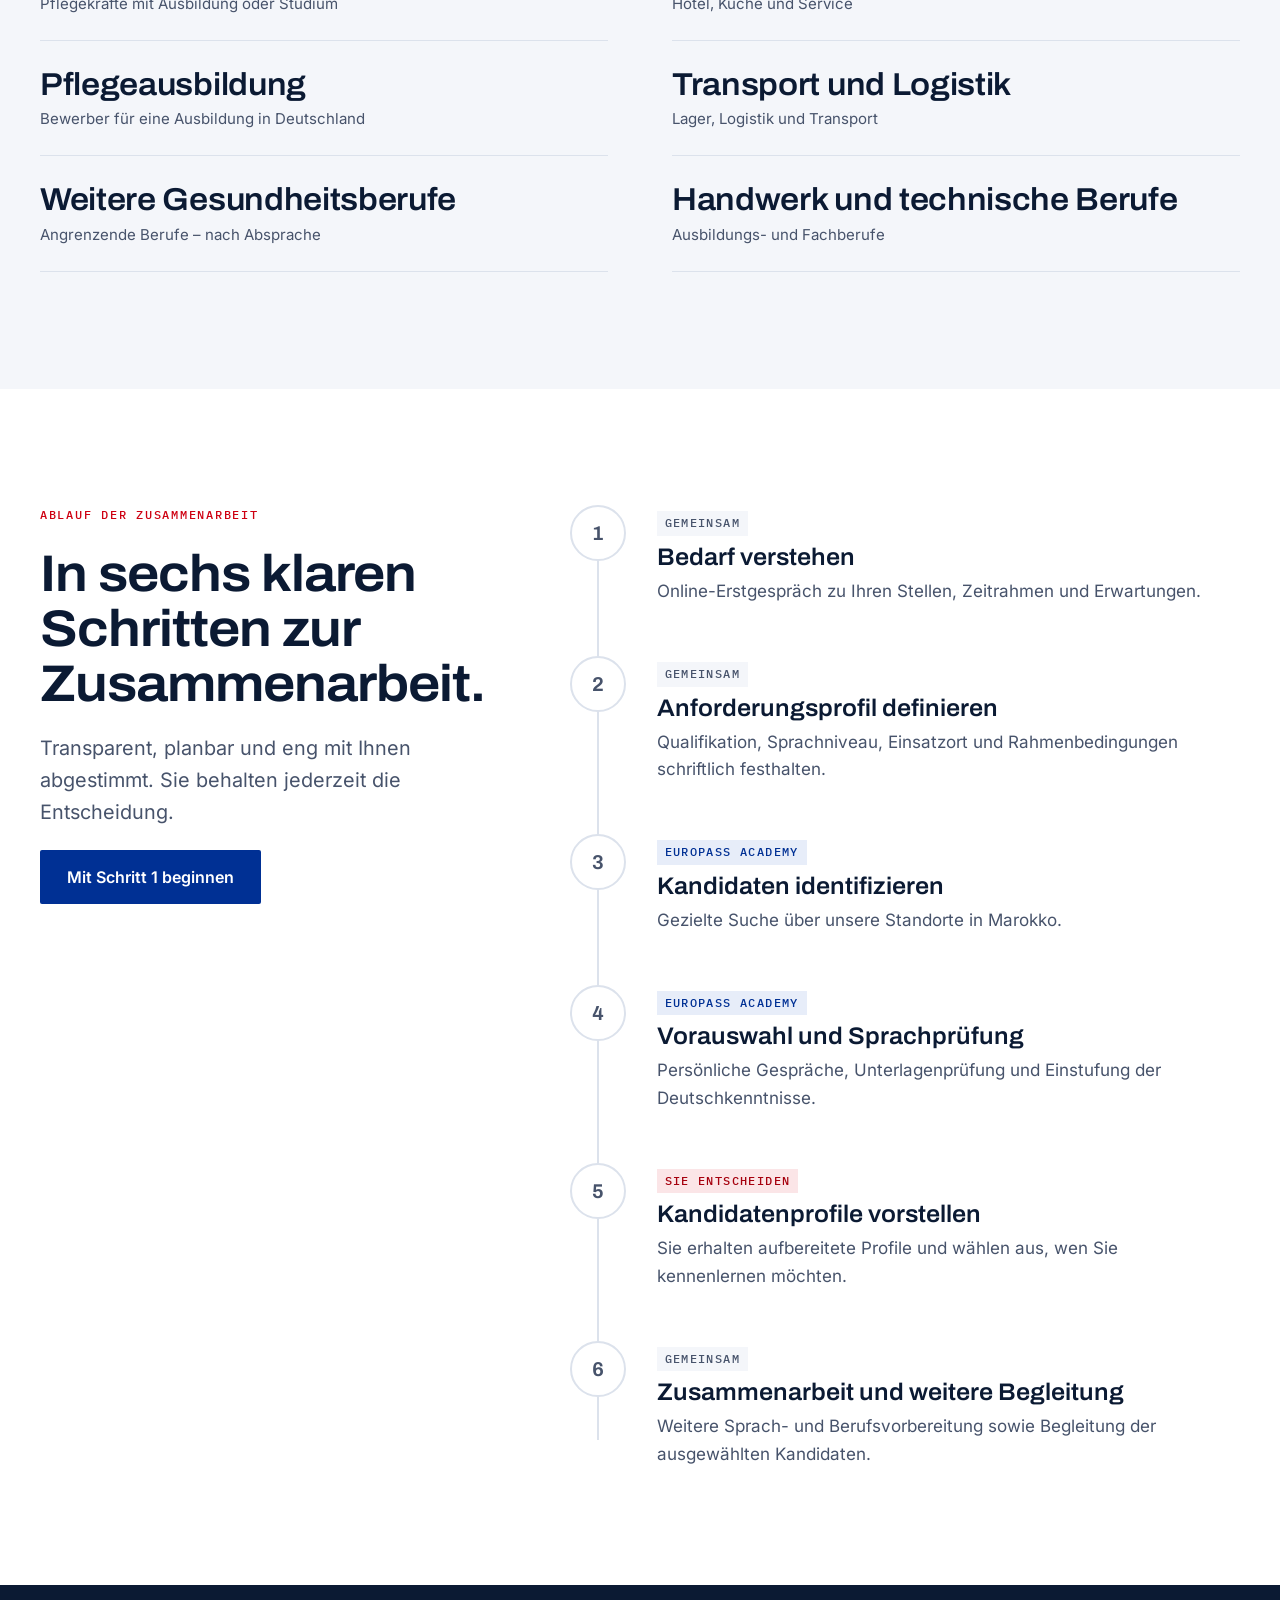
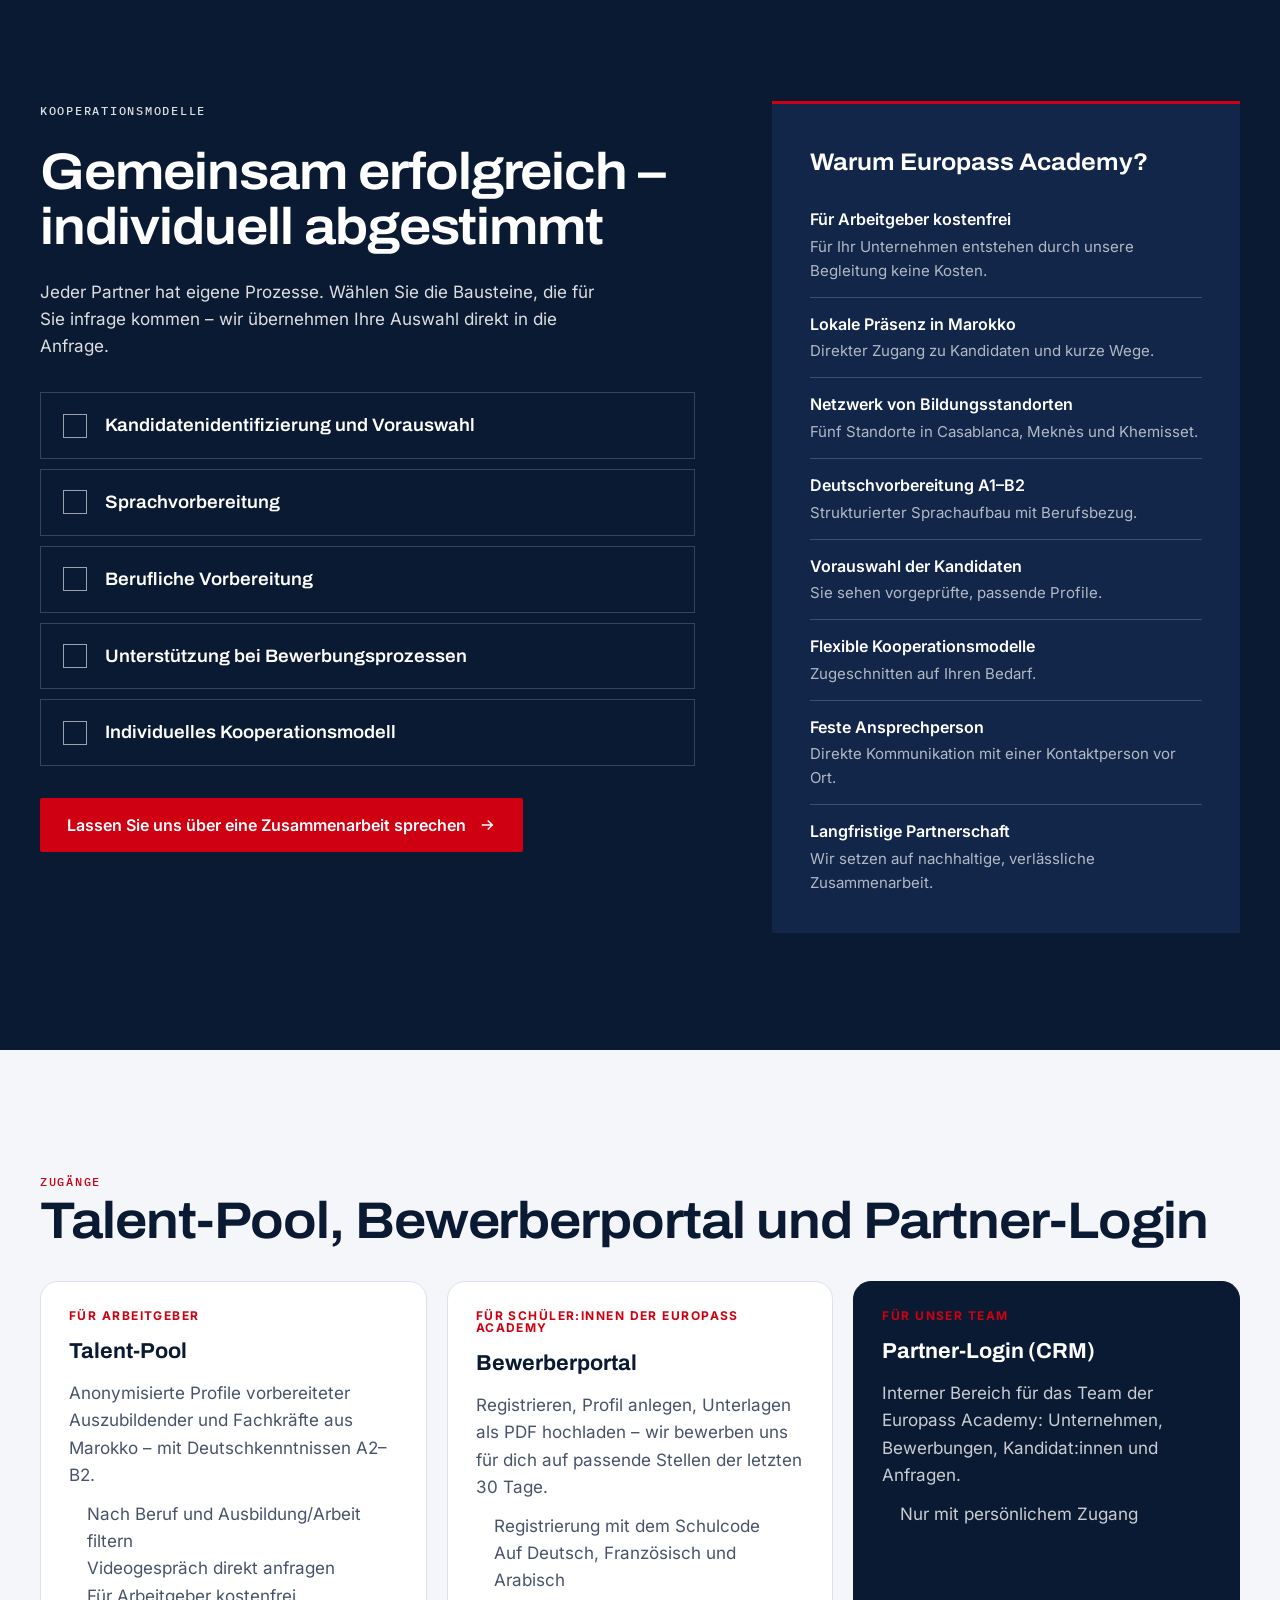
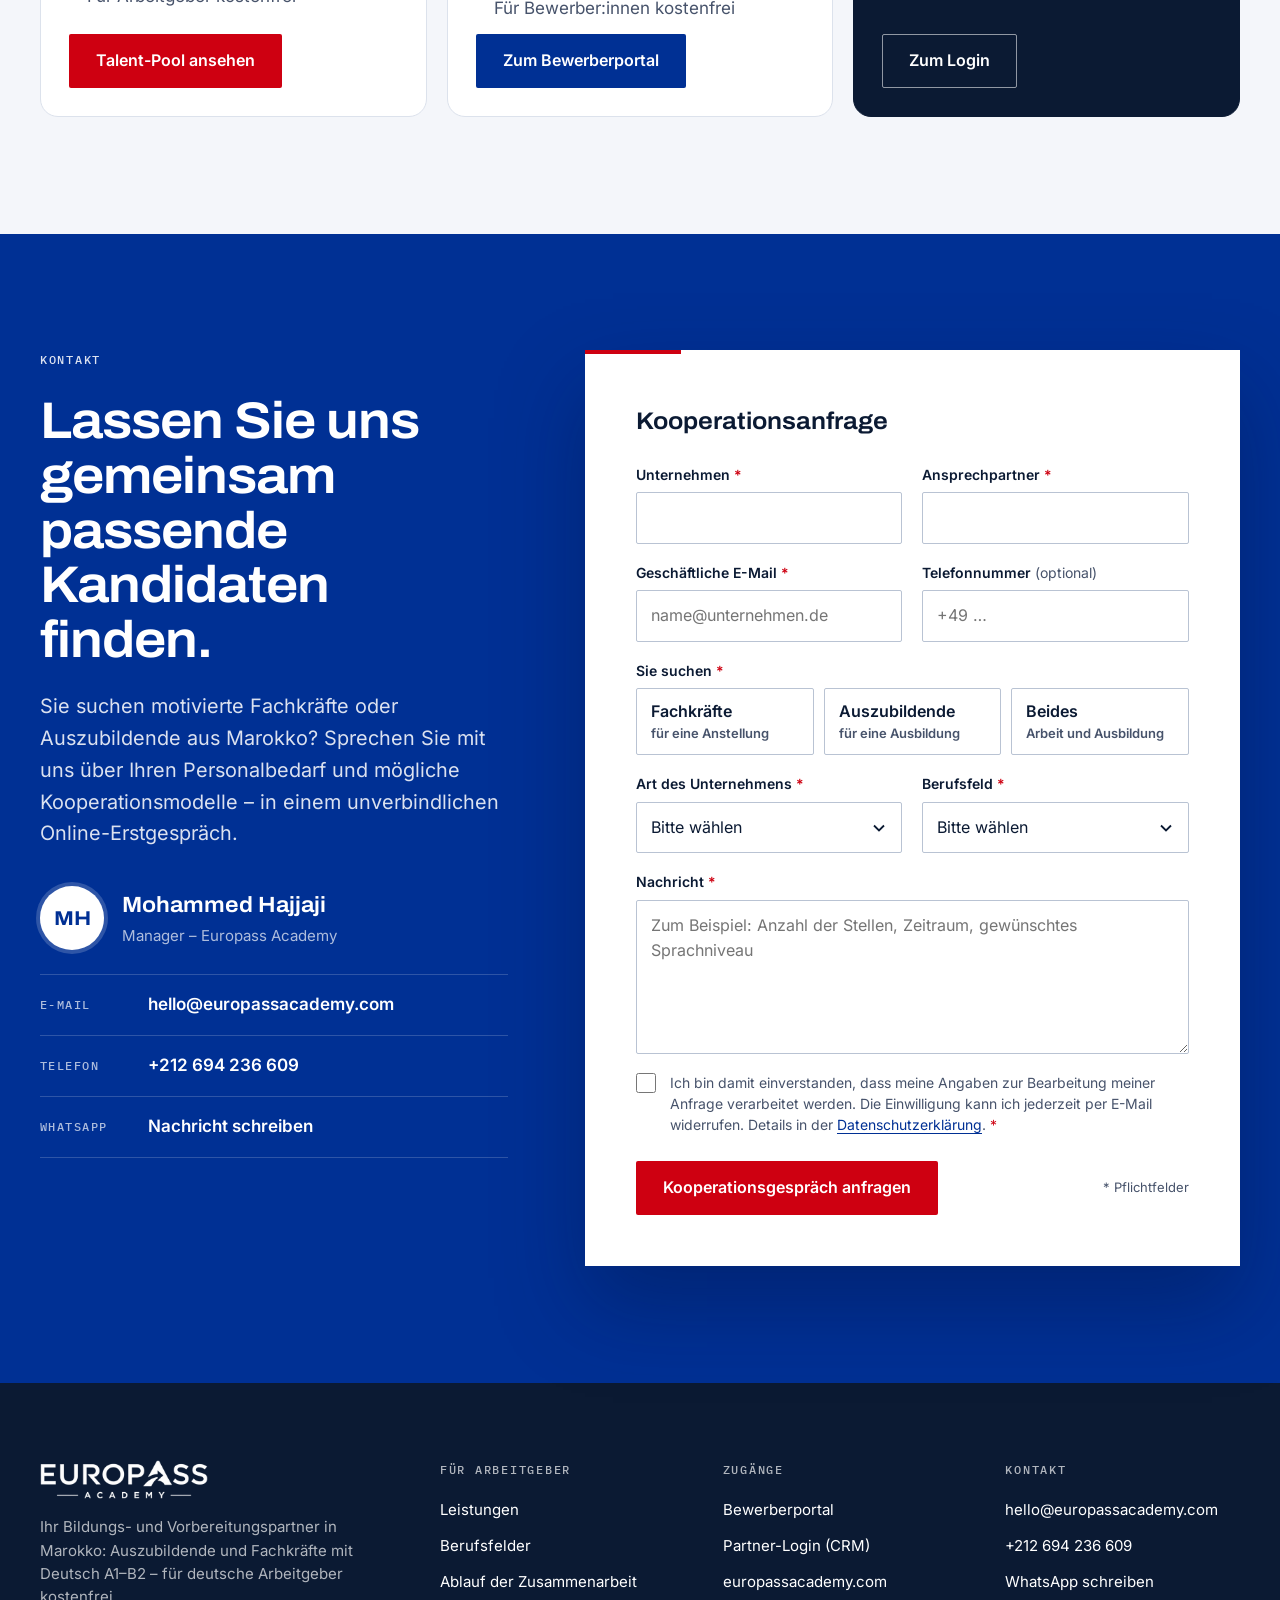
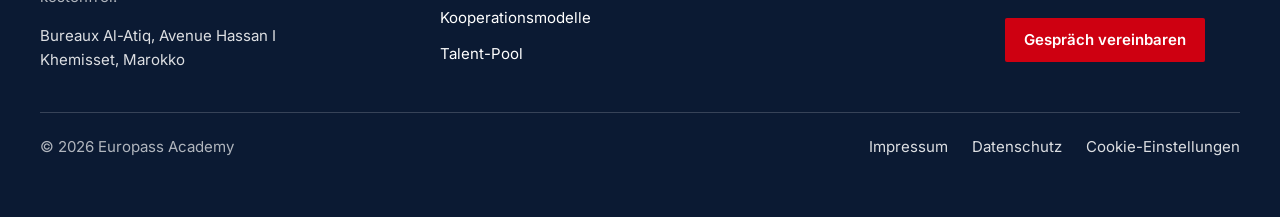
==== commit e06ca25d: "Bewerberportal-Button im Header (Postuler · Bewerben)" ====
--- a/index.html
+++ b/index.html
@@ -56,6 +56,10 @@
 .site-header.is-solid .btn--ghost { border-color: var(--blue); color: var(--blue); }
 .site-header.is-solid .btn--ghost:hover { background: var(--blue-tint); color: var(--blue-deep); }
 .site-nav__extra { display: none; }
+.btn--candidat { background: var(--white); border-color: var(--white); color: var(--blue-deep); }
+.btn--candidat:hover { background: var(--blue-tint); border-color: var(--blue-tint); color: var(--blue-deep); }
+.site-header.is-solid .btn--candidat { background: var(--blue); border-color: var(--blue); color: var(--white); }
+.site-header.is-solid .btn--candidat:hover { background: var(--blue-deep); border-color: var(--blue-deep); color: var(--white); }
 @media (min-width: 961px) {
   :root { --header-h: 116px; }
   .topbar { display: block; max-height: 40px; overflow: hidden; border-bottom: 1px solid var(--line-dark); transition: max-height .3s var(--ease), opacity .25s var(--ease), border-color .3s var(--ease); }
@@ -78,6 +82,7 @@
   .site-nav__actions { flex-direction: column; align-items: stretch; margin-top: 16px; }
   .site-nav .site-nav__actions .btn { margin-top: 0; }
   .btn--ghost, .site-header.is-solid .btn--ghost { border-color: var(--blue); color: var(--blue); }
+  .btn--candidat, .site-header.is-solid .btn--candidat { background: var(--blue); border-color: var(--blue); color: var(--white); }
   .site-nav__extra { display: grid; margin-top: 14px; }
   .site-nav__extra a { display: flex; align-items: center; min-height: 48px; color: var(--muted); text-decoration: none; font-size: 0.9375rem; border-bottom: 1px solid var(--line); }
 }
@@ -152,6 +157,7 @@
       </ul>
       <div class="site-nav__actions">
         <a class="btn btn--ghost btn--sm" href="https://crm.europassacademy.de/talente/">Talent-Pool</a>
+        <a class="btn btn--candidat btn--sm" href="https://crm.europassacademy.de/portail/?lang=fr" title="Bewerberportal für Kandidat:innen – auf Französisch, Arabisch und Deutsch" translate="no">Postuler · Bewerben</a>
         <a class="btn btn--red btn--sm" href="#kontakt">Gespräch vereinbaren</a>
       </div>
       <ul class="site-nav__extra" aria-label="Weitere Zugänge">
